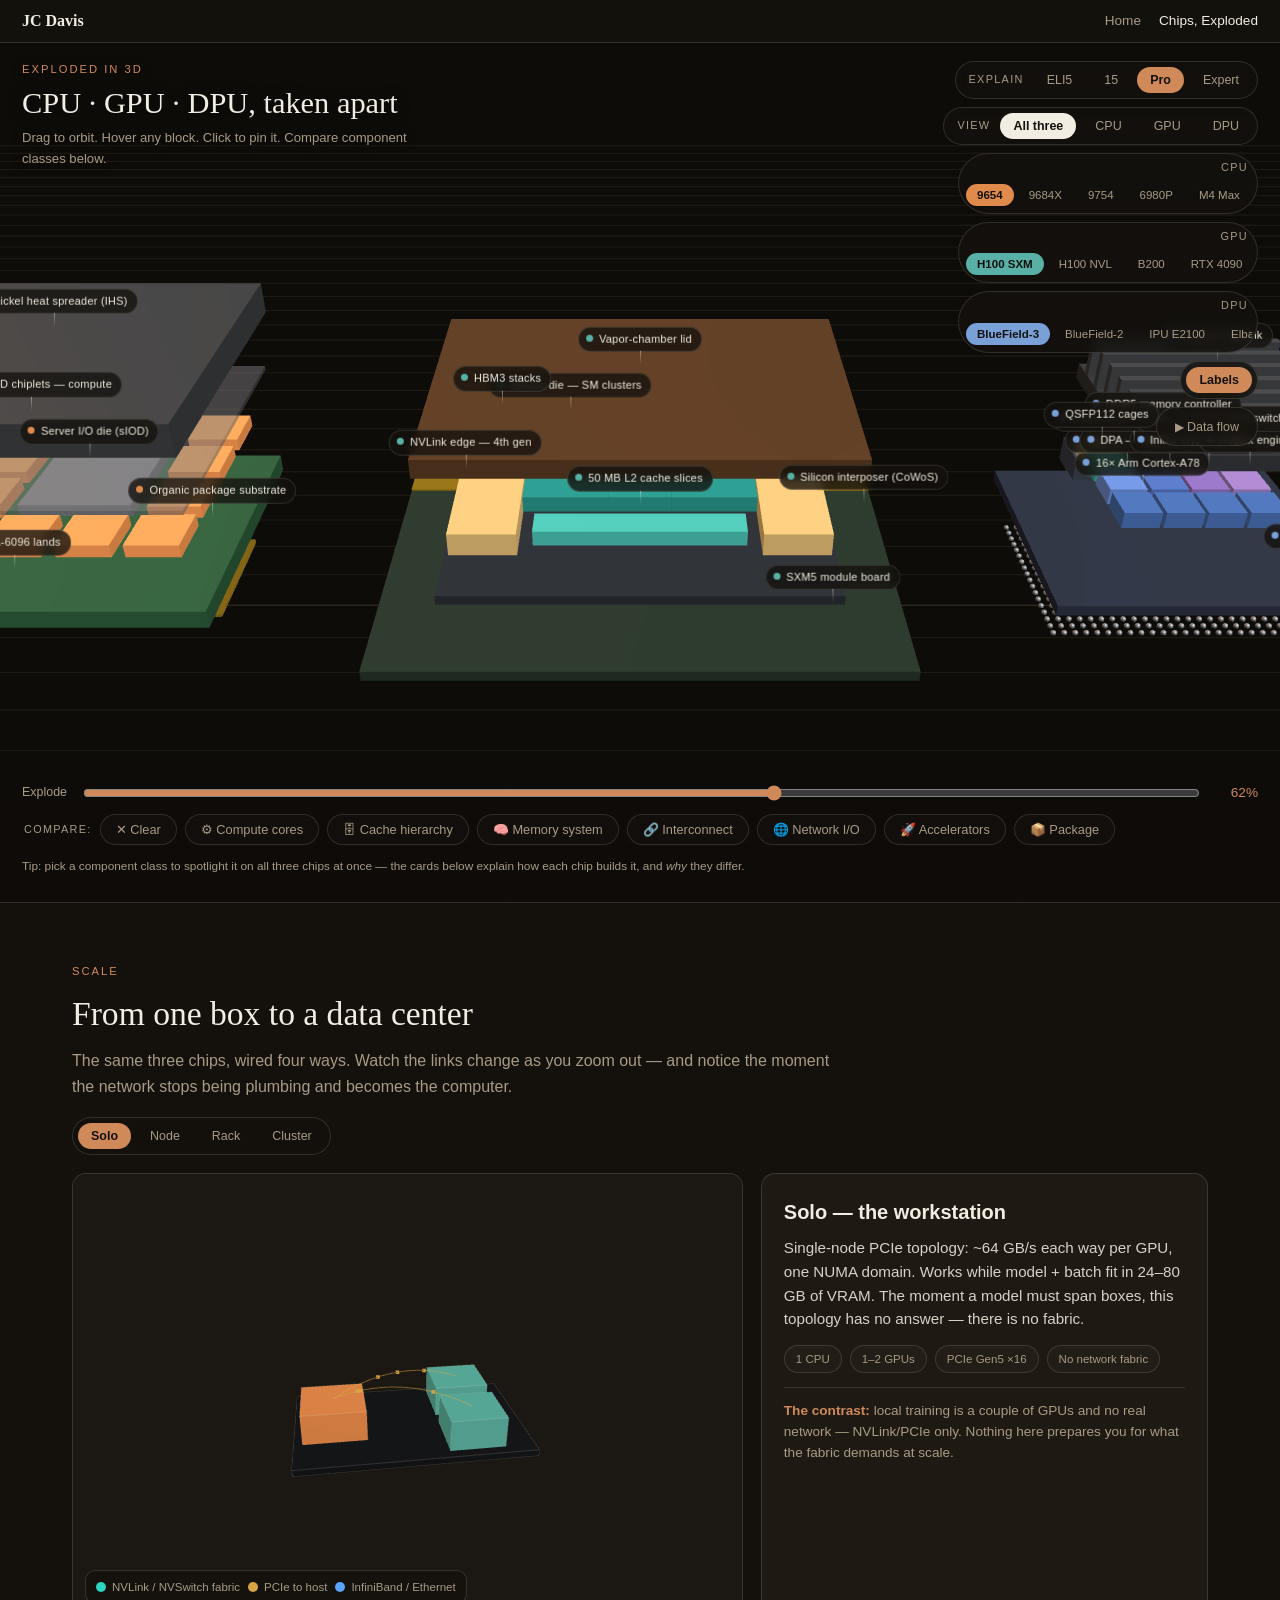
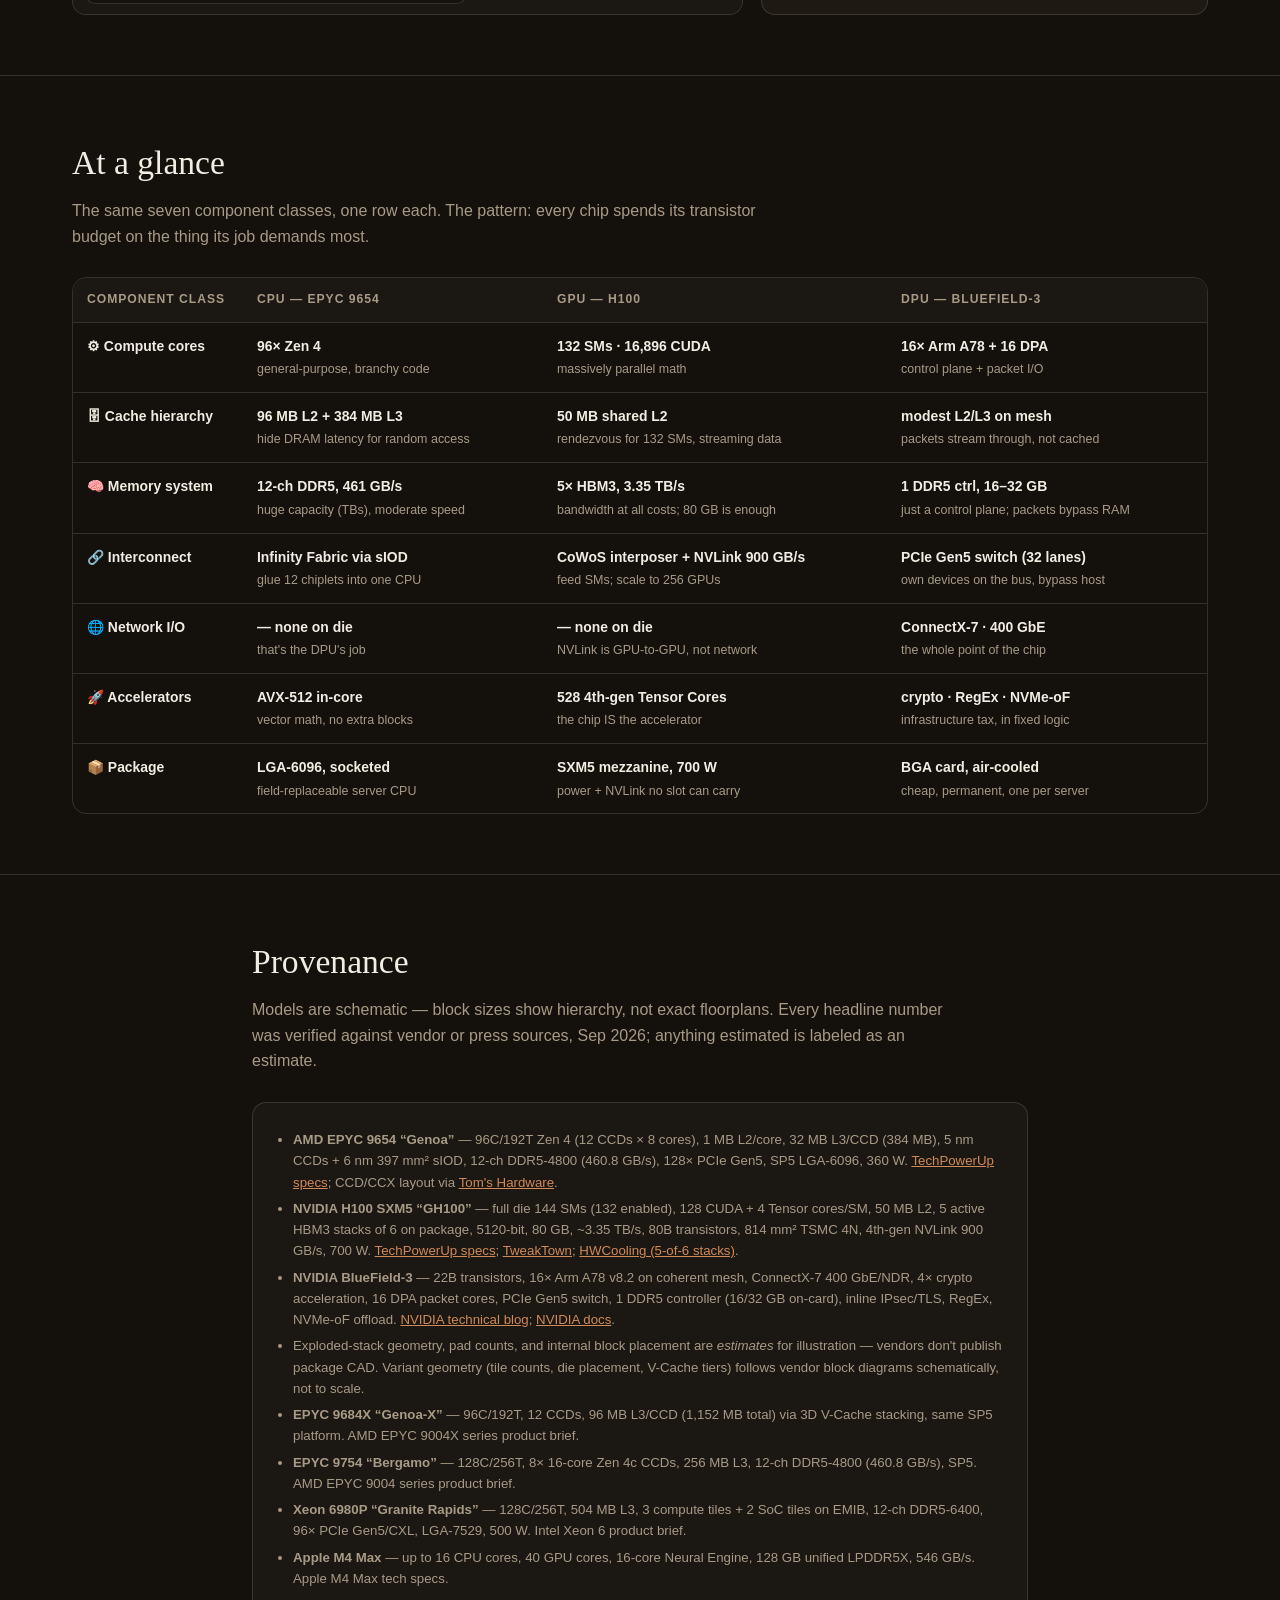
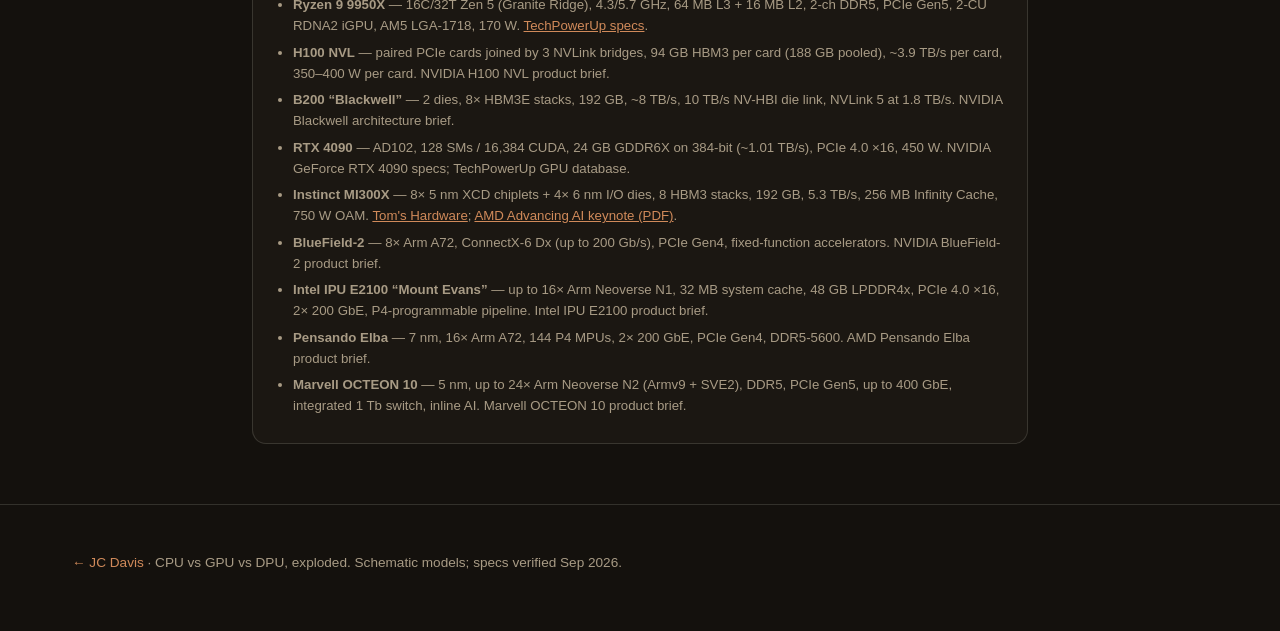
==== chips/index.html @ 0fa71a9e "chips: define CPU_SPOTS8 (Bergamo) — fixes ReferenceError that blanked the 3D stage" ====
<!doctype html>
<html lang="en">
<head>
<meta charset="utf-8">
<meta name="viewport" content="width=device-width, initial-scale=1">
<title>CPU vs GPU vs DPU — Exploded in 3D | JC Davis</title>
<meta name="description" content="Three processors exploded in interactive 3D: EPYC 9654, H100, BlueField-3. Every block labeled, every difference explained — ELI5 to expert.">
<link rel="canonical" href="https://jcamd.com/chips/">
<link rel="icon" type="image/svg+xml" href="/assets/favicon.svg">
<meta name="theme-color" content="#14110d">
<meta property="og:type" content="website">
<meta property="og:site_name" content="JC Davis">
<meta property="og:title" content="CPU vs GPU vs DPU — Exploded in 3D">
<meta property="og:description" content="Three chips, exploded layer by layer in 3D. Hover every block, compare every component class, understand why they differ.">
<meta property="og:url" content="https://jcamd.com/chips/">
<meta name="twitter:card" content="summary_large_image">
<style>
:root{
  --bg:#14110d; --bg2:#1b1712; --ink:#f2ede2; --muted:#a89b85;
  --line:rgba(242,237,226,.14); --accent:#d08a5a;
  --cpu:#e08a4c; --gpu:#58b0a6; --dpu:#7aa0d8;
  --card:#1e1913; --radius:14px;
}
*{box-sizing:border-box}
html{scroll-behavior:smooth}
body{margin:0;background:var(--bg);color:var(--ink);
  font-family:-apple-system,BlinkMacSystemFont,"Segoe UI",Inter,Roboto,"Helvetica Neue",Arial,sans-serif;
  -webkit-font-smoothing:antialiased;line-height:1.6;font-size:16px}
.wrap{max-width:1180px;margin:0 auto;padding:0 22px}
/* 40px sticky nav */
.top{position:sticky;top:0;z-index:80;background:rgba(20,17,13,.94);
  backdrop-filter:blur(10px);border-bottom:1px solid var(--line)}
.top-in{display:flex;align-items:center;justify-content:space-between;min-height:40px;padding:8px 22px;max-width:1280px;margin:0 auto}
.brand{font-family:Georgia,"Times New Roman",serif;font-weight:bold;color:var(--ink);text-decoration:none;font-size:1rem}
.top nav{display:flex;gap:18px;flex-wrap:wrap}
.top nav a{color:var(--muted);text-decoration:none;font-size:.85rem}
.top nav a:hover,.top nav a.on{color:var(--ink)}

/* ============ HERO STAGE: the visualization is the page ============ */
.stage-hero{position:relative;height:calc(100svh - 41px);min-height:620px;background:#0e0c09;overflow:hidden}
#scene{position:absolute;inset:0;width:100%;height:100%;display:block;touch-action:none;cursor:grab}
#scene:active{cursor:grabbing}
#labels{position:absolute;inset:0;pointer-events:none;overflow:hidden;z-index:5}
.label{position:absolute;transform:translate(-50%,-130%);white-space:nowrap;
  font-size:11px;letter-spacing:.02em;color:var(--ink);
  background:rgba(20,17,13,.78);border:1px solid var(--line);
  padding:3px 9px 3px 7px;border-radius:999px;backdrop-filter:blur(4px);
  transition:opacity .25s}
.label .dot{display:inline-block;width:7px;height:7px;border-radius:50%;margin-right:6px;vertical-align:1px}
.label::after{content:"";position:absolute;left:50%;top:100%;width:1px;height:14px;
  background:linear-gradient(rgba(242,237,226,.5),transparent)}
.label.dim{opacity:0!important}
/* minimal overlay headline */
.ovl-title{position:absolute;top:18px;left:22px;z-index:10;pointer-events:none;max-width:min(420px,72vw)}
.ovl-title .kicker{color:var(--accent);text-transform:uppercase;letter-spacing:.18em;font-size:.7rem;margin:0 0 6px}
.ovl-title h1{font-family:Georgia,serif;font-weight:normal;font-size:clamp(1.3rem,2.6vw,1.9rem);line-height:1.2;margin:0 0 6px;
  text-shadow:0 2px 14px rgba(0,0,0,.7)}
.ovl-title p{margin:0;font-size:.82rem;color:var(--muted);text-shadow:0 1px 10px rgba(0,0,0,.8)}
/* top-right control cluster */
.ovl-ctrl{position:absolute;top:18px;right:22px;z-index:10;display:flex;flex-direction:column;gap:8px;align-items:flex-end}
.seg{display:flex;gap:6px;background:rgba(20,17,13,.78);border:1px solid var(--line);
  border-radius:999px;padding:5px;backdrop-filter:blur(6px);flex-wrap:wrap;justify-content:flex-end}
.seg .cap{font-size:.68rem;text-transform:uppercase;letter-spacing:.12em;color:var(--muted);align-self:center;padding:0 4px 0 8px}
.pill{border:1px solid transparent;background:transparent;color:var(--muted);
  border-radius:999px;padding:5px 12px;font-size:.78rem;cursor:pointer;white-space:nowrap}
.pill:hover{color:var(--ink)}
.pill.on{background:var(--accent);color:#14110d;font-weight:700}
.pill[data-focus="cpu"].on{background:var(--cpu)}
.pill[data-focus="gpu"].on{background:var(--gpu)}
.pill[data-focus="dpu"].on{background:var(--dpu)}
.pill[data-focus="all"].on{background:var(--ink)}
/* variant picker: one labeled group per chip */
.seg .vbtn[data-chip="cpu"].on{background:var(--cpu);color:#14110d;font-weight:700}
.seg .vbtn[data-chip="gpu"].on{background:var(--gpu);color:#14110d;font-weight:700}
.seg .vbtn[data-chip="dpu"].on{background:var(--dpu);color:#14110d;font-weight:700}
.seg.variants{max-width:min(300px,42vw)}
.seg.variants .vpills{display:flex;gap:4px;overflow-x:auto;scrollbar-width:none;padding:2px}
.seg.variants .vpills::-webkit-scrollbar{display:none}
.seg.variants .vbtn{flex:0 0 auto;padding:4px 10px;font-size:.72rem}
/* hover tooltip */
#tip{position:absolute;z-index:20;pointer-events:none;display:none;max-width:250px;
  background:rgba(20,17,13,.94);border:1px solid var(--line);border-radius:10px;
  padding:8px 12px;font-size:.8rem;backdrop-filter:blur(6px)}
#tip b{display:block;font-size:.85rem;margin-bottom:2px}
#tip .tag{font-size:.65rem;text-transform:uppercase;letter-spacing:.1em}
/* pinned detail card — overlays stage, never displaces it */
#pin{position:absolute;z-index:15;right:22px;bottom:158px;width:min(340px,calc(100vw - 44px));
  background:rgba(30,25,19,.96);border:1px solid var(--line);border-radius:var(--radius);
  padding:18px 20px;backdrop-filter:blur(10px);display:none;box-shadow:0 18px 50px rgba(0,0,0,.5)}
#pin.show{display:block}
#pin h3{margin:0 0 4px;font-size:1.02rem}
#pin .tag{display:inline-block;font-size:.66rem;text-transform:uppercase;letter-spacing:.12em;
  padding:3px 10px;border-radius:999px;margin:0 6px 8px 0}
#pin .tag.cpu{background:rgba(224,138,76,.2);color:var(--cpu)}
#pin .tag.gpu{background:rgba(88,176,166,.2);color:var(--gpu)}
#pin .tag.dpu{background:rgba(122,160,216,.2);color:var(--dpu)}
#pin .tag.cls{background:rgba(242,237,226,.1);color:var(--muted)}
#pin p{margin:6px 0;font-size:.9rem}
#pin .specs{display:flex;gap:6px;flex-wrap:wrap;margin-top:10px}
#pin .specs span{font-size:.74rem;border:1px solid var(--line);border-radius:8px;padding:3px 9px;color:var(--muted)}
#pin .close{position:absolute;top:8px;right:12px;background:none;border:none;color:var(--muted);
  font-size:1.1rem;cursor:pointer}
/* bottom dock: explode + diff-class picker */
.ovl-dock{position:absolute;left:0;right:0;bottom:0;z-index:10;
  background:linear-gradient(transparent,rgba(14,12,9,.92) 30%);
  padding:26px 22px 14px}
.dock-in{max-width:1280px;margin:0 auto}
.explode-row{display:flex;gap:14px;align-items:center;margin-bottom:10px}
.explode-row label{font-size:.78rem;color:var(--muted);white-space:nowrap}
.explode-row input[type=range]{flex:1;accent-color:var(--accent)}
.explode-val{font-variant-numeric:tabular-nums;color:var(--accent);font-size:.85rem;min-width:42px;text-align:right}
.diff-row{display:flex;gap:8px;align-items:center;overflow-x:auto;padding-bottom:4px;scrollbar-width:none}
.diff-row::-webkit-scrollbar{display:none}
.diff-row .cap{font-size:.68rem;text-transform:uppercase;letter-spacing:.12em;color:var(--muted);
  white-space:nowrap;padding-left:2px}
.dpill{flex:0 0 auto;border:1px solid var(--line);background:rgba(20,17,13,.7);color:var(--muted);
  border-radius:999px;padding:7px 15px;font-size:.8rem;cursor:pointer;backdrop-filter:blur(6px)}
.dpill:hover{color:var(--ink);border-color:var(--accent)}
.dpill.on{background:var(--ink);color:#14110d;font-weight:700;border-color:var(--ink)}
.hint{font-size:.74rem;color:var(--muted);margin-top:8px}
/* "what changed" card — pinned on variant swap */
#vchange{position:absolute;z-index:15;left:22px;bottom:158px;width:min(360px,calc(100vw - 44px));
  background:rgba(30,25,19,.96);border:1px solid var(--line);border-radius:var(--radius);
  padding:16px 20px;backdrop-filter:blur(10px);display:none;box-shadow:0 18px 50px rgba(0,0,0,.5)}
#vchange.show{display:block}
#vchange .close{position:absolute;top:8px;right:12px;background:none;border:none;color:var(--muted);
  font-size:1.1rem;cursor:pointer}
#vchange .vc-kick{margin:0 0 2px;font-size:.66rem;text-transform:uppercase;letter-spacing:.14em;color:var(--accent)}
#vchange h3{margin:0 0 10px;font-size:1rem}
#vchange .vc-row{display:flex;gap:8px;font-size:.8rem;padding:6px 0;border-top:1px solid var(--line);align-items:baseline}
#vchange .vc-row b{flex:0 0 92px;font-size:.64rem;text-transform:uppercase;letter-spacing:.1em;color:var(--muted);font-weight:600}
#vchange .vc-row .was{color:var(--muted);text-decoration:line-through;text-decoration-color:rgba(208,138,90,.6)}
#vchange .vc-row .arr{color:var(--accent);flex:0 0 auto}
#vchange .vc-row .now{color:var(--ink)}
#vchange .vc-row.same{opacity:.45}
#vchange .vc-row.same .was{text-decoration:none}
#vchange #vc-note{margin:10px 0 0;font-size:.82rem;color:var(--muted);line-height:1.5}
/* data-flow loop mode */
#flowbar{display:none;margin-bottom:10px;background:rgba(20,17,13,.84);border:1px solid var(--line);
  border-radius:12px;padding:10px 16px 12px;backdrop-filter:blur(8px)}
#flowbar.show{display:block}
.flow-head{display:flex;align-items:center;justify-content:space-between;gap:10px;margin-bottom:6px}
#flow-stepname{font-size:.72rem;text-transform:uppercase;letter-spacing:.14em;color:var(--accent)}
.flow-dots{display:flex;gap:6px}
.flow-dots button{width:24px;height:6px;border-radius:3px;border:none;background:rgba(242,237,226,.18);cursor:pointer;padding:0}
.flow-dots button.on{background:var(--accent)}
.flow-grid{display:grid;grid-template-columns:repeat(3,1fr);gap:14px}
.flowcol .fchip{display:inline-block;font-size:.64rem;font-weight:700;text-transform:uppercase;letter-spacing:.12em;
  padding:2px 8px;border-radius:999px;margin-bottom:4px}
.flowcol.cpu .fchip{background:rgba(224,138,76,.18);color:var(--cpu)}
.flowcol.gpu .fchip{background:rgba(88,176,166,.18);color:var(--gpu)}
.flowcol.dpu .fchip{background:rgba(122,160,216,.18);color:var(--dpu)}
.flowcol .fstage{font-size:.84rem;font-weight:700}
.flowcol .fcap{margin:2px 0 0;font-size:.78rem;color:var(--muted);line-height:1.45}
/* gl fallback */
#gl-fallback{display:none;position:absolute;inset:0;z-index:30;align-items:center;justify-content:center;
  text-align:center;padding:40px;color:var(--muted)}

/* ============ below-stage panels ============ */
.section{padding:60px 0;border-top:1px solid var(--line)}
h2{font-family:Georgia,serif;font-weight:normal;font-size:clamp(1.5rem,3.4vw,2.1rem);margin:0 0 8px}
.sub{color:var(--muted);margin:0 0 28px;max-width:720px}
#diff-sec{display:none}
#diff-sec.show{display:block}
.diff-what{background:var(--card);border:1px solid var(--line);border-radius:var(--radius);
  padding:20px 24px;margin-bottom:18px}
.diff-what h3{margin:0 0 6px;font-size:1.15rem}
.diff-what p{margin:0;color:var(--muted);font-size:.94rem;max-width:820px}
.diff-grid{display:grid;grid-template-columns:repeat(3,1fr);gap:16px}
@media(max-width:860px){.diff-grid{grid-template-columns:1fr}}
.dcard{background:var(--card);border:1px solid var(--line);border-radius:var(--radius);
  padding:22px;position:relative;overflow:hidden}
.dcard::before{content:"";position:absolute;top:0;left:0;right:0;height:4px}
.dcard.cpu::before{background:var(--cpu)}
.dcard.gpu::before{background:var(--gpu)}
.dcard.dpu::before{background:var(--dpu)}
.dcard h4{margin:0 0 2px;font-size:1.1rem}
.dcard .model{color:var(--muted);font-size:.8rem;margin:0 0 12px}
.dcard .fld{margin:10px 0;font-size:.9rem}
.dcard .fld b{display:block;font-size:.68rem;text-transform:uppercase;letter-spacing:.12em;color:var(--muted);margin-bottom:3px}
.dcard .absent{border:1px dashed var(--line);border-radius:10px;padding:12px;font-size:.88rem;color:var(--muted)}
/* glance table */
.tablewrap{overflow-x:auto;border:1px solid var(--line);border-radius:var(--radius)}
table{border-collapse:collapse;width:100%;font-size:.87rem;min-width:680px}
th,td{text-align:left;padding:12px 14px;border-bottom:1px solid var(--line);vertical-align:top}
thead th{background:var(--bg2);font-size:.76rem;text-transform:uppercase;letter-spacing:.08em;color:var(--muted)}
tbody tr:last-child th,tbody tr:last-child td{border-bottom:none}
tbody th{font-weight:600;width:170px}
td .c{font-weight:600} td .why{display:block;color:var(--muted);font-size:.78rem;margin-top:3px}
/* provenance */
.prov{font-size:.83rem;color:var(--muted);background:var(--bg2);border:1px solid var(--line);
  border-radius:var(--radius);padding:18px 20px}
.prov a{color:var(--accent)}
.prov ul{margin:8px 0;padding-left:20px}
.prov li{margin:5px 0}
footer.site{padding:34px 0 44px;color:var(--muted);font-size:.85rem;border-top:1px solid var(--line)}
footer.site a{color:var(--accent);text-decoration:none}
/* ============ scale section: individual vs scaled ============ */
#scale-sec .lede{color:var(--muted);margin:0 0 18px;max-width:760px}
#scale-pills{margin-bottom:18px;flex-wrap:wrap;width:fit-content;max-width:100%}
.scale-grid{display:grid;grid-template-columns:1.5fr 1fr;gap:18px;align-items:stretch}
@media(max-width:900px){.scale-grid{grid-template-columns:1fr}}
.scale-stage{position:relative;background:var(--bg2);border:1px solid var(--line);
  border-radius:var(--radius);overflow:hidden;min-height:380px}
#scale-scene{display:block;width:100%;height:440px}
@media(max-width:700px){#scale-scene{height:320px}.scale-stage{min-height:300px}}
.scale-legend{position:absolute;left:12px;bottom:10px;display:flex;gap:8px;flex-wrap:wrap;
  background:rgba(20,17,13,.78);border:1px solid var(--line);border-radius:10px;padding:7px 10px}
.scale-legend span{display:inline-flex;align-items:center;gap:6px;font-size:.72rem;color:var(--muted)}
.scale-legend i{width:10px;height:10px;border-radius:50%;display:inline-block}
.scale-cap{background:var(--card);border:1px solid var(--line);border-radius:var(--radius);padding:22px}
.scale-cap h3{margin:0 0 8px;font-size:1.25rem}
.scale-cap .why{margin:0 0 14px;color:#d8d2c6;font-size:.95rem;line-height:1.55}
.scale-stats{display:flex;flex-wrap:wrap;gap:8px;margin:0 0 14px}
.scale-stats span{font-size:.72rem;border:1px solid var(--line);border-radius:999px;
  padding:4px 11px;color:var(--muted);background:rgba(255,255,255,.02)}
.scale-contrast{margin:0;padding-top:12px;border-top:1px solid var(--line);
  font-size:.85rem;color:var(--muted);line-height:1.55}
.scale-contrast b{color:var(--accent);font-weight:600}
#scale-fallback{display:none;padding:40px 20px;text-align:center;color:var(--muted)}
@media(max-width:700px){
  .stage-hero{min-height:560px}
  .ovl-title{top:8px;left:12px;right:12px;max-width:none}
  .ovl-title .kicker{display:none}
  .ovl-title h1{font-size:1.05rem;margin:0}
  .ovl-title p{display:none}
  .ovl-ctrl{top:44px;left:0;right:0;bottom:auto;flex-direction:row;overflow-x:auto;
    align-items:center;justify-content:flex-start;padding:6px 12px;gap:6px;
    background:linear-gradient(rgba(14,12,9,.88),transparent)}
  .seg{flex:0 0 auto;padding:3px}
  .seg .cap{display:none}
  .pill{padding:4px 10px;font-size:.72rem}
  #pin{right:12px;left:12px;width:auto;bottom:178px;max-height:38%;overflow:auto}
  .flow-grid{grid-template-columns:repeat(3,minmax(210px,1fr));overflow-x:auto;padding-bottom:2px}
  #flowbar{padding:8px 12px 10px}
  .ovl-dock{padding:16px 12px 8px}
  .hint{display:none}
}
</style>
</head>
<body>
<header class="top">
  <div class="top-in">
    <a class="brand" href="/">JC Davis</a>
    <nav>
      <a href="/">Home</a>
      <a href="/chips/" class="on">Chips, Exploded</a>
    </nav>
  </div>
</header>

<main>
<!-- ================= THE STAGE ================= -->
<section class="stage-hero" id="stage-hero" aria-label="Interactive 3D exploded view of a CPU, GPU and DPU">
  <canvas id="scene"></canvas>
  <div id="labels"></div>

  <div class="ovl-title">
    <p class="kicker">Exploded in 3D</p>
    <h1>CPU · GPU · DPU, taken apart</h1>
    <p>Drag to orbit. Hover any block. Click to pin it. Compare component classes below.</p>
  </div>

  <div class="ovl-ctrl">
    <div class="seg" role="group" aria-label="Explanation depth">
      <span class="cap">Explain</span>
      <button class="pill lbtn" data-lvl="eli5">ELI5</button>
      <button class="pill lbtn" data-lvl="fifteen">15</button>
      <button class="pill lbtn on" data-lvl="pro">Pro</button>
      <button class="pill lbtn" data-lvl="expert">Expert</button>
    </div>
    <div class="seg" role="group" aria-label="Chip focus">
      <span class="cap">View</span>
      <button class="pill" data-focus="all">All three</button>
      <button class="pill" data-focus="cpu">CPU</button>
      <button class="pill" data-focus="gpu">GPU</button>
      <button class="pill" data-focus="dpu">DPU</button>
    </div>
    <div class="seg variants" role="group" aria-label="CPU variant">
      <span class="cap">CPU</span>
      <div class="vpills">
        <button class="pill vbtn on" data-chip="cpu" data-variant="genoa">9654</button>
        <button class="pill vbtn" data-chip="cpu" data-variant="genoa-x">9684X</button>
        <button class="pill vbtn" data-chip="cpu" data-variant="bergamo">9754</button>
        <button class="pill vbtn" data-chip="cpu" data-variant="granite">6980P</button>
        <button class="pill vbtn" data-chip="cpu" data-variant="m4max">M4 Max</button>
        <button class="pill vbtn" data-chip="cpu" data-variant="ryzen">9950X</button>
      </div>
    </div>
    <div class="seg variants" role="group" aria-label="GPU variant">
      <span class="cap">GPU</span>
      <div class="vpills">
        <button class="pill vbtn on" data-chip="gpu" data-variant="h100-sxm">H100 SXM</button>
        <button class="pill vbtn" data-chip="gpu" data-variant="h100-nvl">H100 NVL</button>
        <button class="pill vbtn" data-chip="gpu" data-variant="b200">B200</button>
        <button class="pill vbtn" data-chip="gpu" data-variant="rtx4090">RTX 4090</button>
        <button class="pill vbtn" data-chip="gpu" data-variant="mi300x">MI300X</button>
      </div>
    </div>
    <div class="seg variants" role="group" aria-label="DPU variant">
      <span class="cap">DPU</span>
      <div class="vpills">
        <button class="pill vbtn on" data-chip="dpu" data-variant="bf3">BlueField-3</button>
        <button class="pill vbtn" data-chip="dpu" data-variant="bf2">BlueField-2</button>
        <button class="pill vbtn" data-chip="dpu" data-variant="e2100">IPU E2100</button>
        <button class="pill vbtn" data-chip="dpu" data-variant="elba">Elba</button>
        <button class="pill vbtn" data-chip="dpu" data-variant="octeon10">OCTEON 10</button>
      </div>
    </div>
    <div class="seg" role="group" aria-label="Labels">
      <button class="pill on" id="label-toggle">Labels</button>
    </div>
    <div class="seg" role="group" aria-label="Data flow loop">
      <button class="pill" id="flow-toggle">▶ Data flow</button>
    </div>
  </div>

  <div id="tip"></div>

  <aside id="pin" aria-live="polite">
    <button class="close" id="pin-close" aria-label="Close detail card">×</button>
    <div id="pin-tags"></div>
    <h3 id="pin-name"></h3>
    <p id="pin-desc"></p>
    <div class="specs" id="pin-specs"></div>
  </aside>

  <aside id="vchange" aria-live="polite">
    <button class="close" id="vchange-close" aria-label="Dismiss">×</button>
    <p class="vc-kick">What changed</p>
    <h3 id="vc-title"></h3>
    <div id="vc-rows"></div>
    <p id="vc-note"></p>
  </aside>

  <div class="ovl-dock">
    <div class="dock-in">
      <div id="flowbar" aria-live="polite">
        <div class="flow-head">
          <span id="flow-stepname">Step 1 of 4</span>
          <span class="flow-dots" id="flow-dots" role="group" aria-label="Flow step"></span>
        </div>
        <div class="flow-grid">
          <div class="flowcol cpu"><span class="fchip">CPU</span><div class="fstage"></div><p class="fcap"></p></div>
          <div class="flowcol gpu"><span class="fchip">GPU</span><div class="fstage"></div><p class="fcap"></p></div>
          <div class="flowcol dpu"><span class="fchip">DPU</span><div class="fstage"></div><p class="fcap"></p></div>
        </div>
      </div>
      <div class="explode-row">
        <label for="explode">Explode</label>
        <input type="range" id="explode" min="0" max="100" value="62" aria-label="Explode amount">
        <span class="explode-val" id="explode-val">62%</span>
      </div>
      <div class="diff-row" role="group" aria-label="Component class comparison">
        <span class="cap">Compare:</span>
        <button class="dpill" data-dclass="">✕ Clear</button>
        <button class="dpill" data-dclass="compute">⚙ Compute cores</button>
        <button class="dpill" data-dclass="cache">🗄 Cache hierarchy</button>
        <button class="dpill" data-dclass="memory">🧠 Memory system</button>
        <button class="dpill" data-dclass="interconnect">🔗 Interconnect</button>
        <button class="dpill" data-dclass="network">🌐 Network I/O</button>
        <button class="dpill" data-dclass="accel">🚀 Accelerators</button>
        <button class="dpill" data-dclass="package">📦 Package</button>
      </div>
      <p class="hint">Tip: pick a component class to spotlight it on all three chips at once — the cards below explain how each chip builds it, and <em>why</em> they differ.</p>
    </div>
  </div>

  <div id="gl-fallback">
    <p>WebGL isn't available in this browser, so the 3D stage can't render.<br>The comparison cards and spec tables below still work.</p>
  </div>
</section>

<!-- ================= SCALE: INDIVIDUAL vs SCALED ================= -->
<section class="section" id="scale-sec" aria-label="How chips link into networks and clusters">
  <div class="wrap">
    <p class="kicker" style="color:var(--accent);text-transform:uppercase;letter-spacing:.18em;font-size:.7rem;margin:0 0 6px">Scale</p>
    <h2>From one box to a data center</h2>
    <p class="lede">The same three chips, wired four ways. Watch the links change as you zoom out &mdash; and notice the moment the network stops being plumbing and becomes the computer.</p>
    <div class="seg" id="scale-pills" role="group" aria-label="Scale preset">
      <button class="pill sbtn on" data-scale="solo">Solo</button>
      <button class="pill sbtn" data-scale="node">Node</button>
      <button class="pill sbtn" data-scale="rack">Rack</button>
      <button class="pill sbtn" data-scale="cluster">Cluster</button>
    </div>
    <div class="scale-grid">
      <div class="scale-stage">
        <canvas id="scale-scene"></canvas>
        <div class="scale-legend" aria-hidden="true">
          <span><i style="background:#2dd4bf"></i>NVLink / NVSwitch fabric</span>
          <span><i style="background:#d9a441"></i>PCIe to host</span>
          <span><i style="background:#5aa2ff"></i>InfiniBand / Ethernet</span>
        </div>
        <div id="scale-fallback"><p>WebGL isn't available, so the scale diagram can't render.<br>The captions still explain each topology.</p></div>
      </div>
      <aside class="scale-cap" aria-live="polite">
        <h3 id="scale-name"></h3>
        <p class="why" id="scale-why"></p>
        <div class="scale-stats" id="scale-stats"></div>
        <p class="scale-contrast" id="scale-contrast"></p>
      </aside>
    </div>
  </div>
</section>

<!-- ================= DIFF CARDS ================= -->
<section class="section" id="diff-sec">
  <div class="wrap">
    <p class="kicker" style="color:var(--accent);text-transform:uppercase;letter-spacing:.18em;font-size:.7rem;margin:0 0 6px">Component diff</p>
    <h2 id="diff-title">Compare</h2>
    <div class="diff-what"><h3>What it is</h3><p id="diff-what"></p></div>
    <div class="diff-grid">
      <div class="dcard cpu"><h4>CPU</h4><p class="model" id="diff-cpu-model">AMD EPYC 9654 “Genoa”</p><div id="diff-cpu"></div></div>
      <div class="dcard gpu"><h4>GPU</h4><p class="model" id="diff-gpu-model">NVIDIA H100 SXM5 “GH100”</p><div id="diff-gpu"></div></div>
      <div class="dcard dpu"><h4>DPU</h4><p class="model" id="diff-dpu-model">NVIDIA BlueField-3</p><div id="diff-dpu"></div></div>
    </div>
  </div>
</section>

<!-- ================= AT A GLANCE ================= -->
<section class="section">
  <div class="wrap">
    <h2>At a glance</h2>
    <p class="sub">The same seven component classes, one row each. The pattern: every chip spends its transistor budget on the thing its job demands most.</p>
    <div class="tablewrap">
      <table>
        <thead><tr><th>Component class</th><th id="gl-cpu-h">CPU — EPYC 9654</th><th id="gl-gpu-h">GPU — H100</th><th id="gl-dpu-h">DPU — BlueField-3</th></tr></thead>
        <tbody>
          <tr><th>⚙ Compute cores</th>
            <td data-g="cpu:compute"><span class="c">96× Zen 4</span><span class="why">general-purpose, branchy code</span></td>
            <td data-g="gpu:compute"><span class="c">132 SMs · 16,896 CUDA</span><span class="why">massively parallel math</span></td>
            <td data-g="dpu:compute"><span class="c">16× Arm A78 + 16 DPA</span><span class="why">control plane + packet I/O</span></td></tr>
          <tr><th>🗄 Cache hierarchy</th>
            <td data-g="cpu:cache"><span class="c">96 MB L2 + 384 MB L3</span><span class="why">hide DRAM latency for random access</span></td>
            <td data-g="gpu:cache"><span class="c">50 MB shared L2</span><span class="why">rendezvous for 132 SMs, streaming data</span></td>
            <td data-g="dpu:cache"><span class="c">modest L2/L3 on mesh</span><span class="why">packets stream through, not cached</span></td></tr>
          <tr><th>🧠 Memory system</th>
            <td data-g="cpu:memory"><span class="c">12-ch DDR5, 461 GB/s</span><span class="why">huge capacity (TBs), moderate speed</span></td>
            <td data-g="gpu:memory"><span class="c">5× HBM3, 3.35 TB/s</span><span class="why">bandwidth at all costs; 80 GB is enough</span></td>
            <td data-g="dpu:memory"><span class="c">1 DDR5 ctrl, 16–32 GB</span><span class="why">just a control plane; packets bypass RAM</span></td></tr>
          <tr><th>🔗 Interconnect</th>
            <td data-g="cpu:interconnect"><span class="c">Infinity Fabric via sIOD</span><span class="why">glue 12 chiplets into one CPU</span></td>
            <td data-g="gpu:interconnect"><span class="c">CoWoS interposer + NVLink 900 GB/s</span><span class="why">feed SMs; scale to 256 GPUs</span></td>
            <td data-g="dpu:interconnect"><span class="c">PCIe Gen5 switch (32 lanes)</span><span class="why">own devices on the bus, bypass host</span></td></tr>
          <tr><th>🌐 Network I/O</th>
            <td data-g="cpu:network"><span class="c">— none on die</span><span class="why">that's the DPU's job</span></td>
            <td data-g="gpu:network"><span class="c">— none on die</span><span class="why">NVLink is GPU-to-GPU, not network</span></td>
            <td data-g="dpu:network"><span class="c">ConnectX-7 · 400 GbE</span><span class="why">the whole point of the chip</span></td></tr>
          <tr><th>🚀 Accelerators</th>
            <td data-g="cpu:accel"><span class="c">AVX-512 in-core</span><span class="why">vector math, no extra blocks</span></td>
            <td data-g="gpu:accel"><span class="c">528 4th-gen Tensor Cores</span><span class="why">the chip IS the accelerator</span></td>
            <td data-g="dpu:accel"><span class="c">crypto · RegEx · NVMe-oF</span><span class="why">infrastructure tax, in fixed logic</span></td></tr>
          <tr><th>📦 Package</th>
            <td data-g="cpu:package"><span class="c">LGA-6096, socketed</span><span class="why">field-replaceable server CPU</span></td>
            <td data-g="gpu:package"><span class="c">SXM5 mezzanine, 700 W</span><span class="why">power + NVLink no slot can carry</span></td>
            <td data-g="dpu:package"><span class="c">BGA card, air-cooled</span><span class="why">cheap, permanent, one per server</span></td></tr>
        </tbody>
      </table>
    </div>
  </div>
</section>

<!-- ================= PROVENANCE ================= -->
<section class="section">
  <div class="wrap" style="max-width:820px">
    <h2>Provenance</h2>
    <p class="sub">Models are schematic — block sizes show hierarchy, not exact floorplans. Every headline number was verified against vendor or press sources, Sep 2026; anything estimated is labeled as an estimate.</p>
    <div class="prov">
      <ul>
        <li><b>AMD EPYC 9654 “Genoa”</b> — 96C/192T Zen 4 (12 CCDs × 8 cores), 1 MB L2/core, 32 MB L3/CCD (384 MB), 5 nm CCDs + 6 nm 397 mm² sIOD, 12-ch DDR5-4800 (460.8 GB/s), 128× PCIe Gen5, SP5 LGA-6096, 360 W. <a href="https://www.techpowerup.com/cpu-specs/epyc-9654.c2933">TechPowerUp specs</a>; CCD/CCX layout via <a href="https://www.tomshardware.com/news/amds-epyc-bergamo-and-zen-4c-detailed-same-as-zen-4-but-denser">Tom's Hardware</a>.</li>
        <li><b>NVIDIA H100 SXM5 “GH100”</b> — full die 144 SMs (132 enabled), 128 CUDA + 4 Tensor cores/SM, 50 MB L2, 5 active HBM3 stacks of 6 on package, 5120-bit, 80 GB, ~3.35 TB/s, 80B transistors, 814 mm² TSMC 4N, 4th-gen NVLink 900 GB/s, 700 W. <a href="https://www.techpowerup.com/gpu-specs/h100-sxm5-80-gb.c3900">TechPowerUp specs</a>; <a href="https://www.tweaktown.com/news/88080/nvidia-hopper-h100-gpu-detailed-tsmc-4nm-hbm3-vram-80b-transistors/index.html">TweakTown</a>; <a href="https://www.hwcooling.net/en/nvidias-new-fastest-ai-gpu-h200-with-141gb-of-hbm3e-memory/">HWCooling (5-of-6 stacks)</a>.</li>
        <li><b>NVIDIA BlueField-3</b> — 22B transistors, 16× Arm A78 v8.2 on coherent mesh, ConnectX-7 400 GbE/NDR, 4× crypto acceleration, 16 DPA packet cores, PCIe Gen5 switch, 1 DDR5 controller (16/32 GB on-card), inline IPsec/TLS, RegEx, NVMe-oF offload. <a href="https://developer.nvidia.com/blog/power-the-next-wave-of-applications-with-nvidia-bluefield-3-dpus">NVIDIA technical blog</a>; <a href="https://docs.nvidia.com/networking/display/bf3dpu/introduction">NVIDIA docs</a>.</li>
        <li>Exploded-stack geometry, pad counts, and internal block placement are <em>estimates</em> for illustration — vendors don't publish package CAD. Variant geometry (tile counts, die placement, V-Cache tiers) follows vendor block diagrams schematically, not to scale.</li>
        <li><b>EPYC 9684X “Genoa-X”</b> — 96C/192T, 12 CCDs, 96 MB L3/CCD (1,152 MB total) via 3D V-Cache stacking, same SP5 platform. AMD EPYC 9004X series product brief.</li>
        <li><b>EPYC 9754 “Bergamo”</b> — 128C/256T, 8× 16-core Zen 4c CCDs, 256 MB L3, 12-ch DDR5-4800 (460.8 GB/s), SP5. AMD EPYC 9004 series product brief.</li>
        <li><b>Xeon 6980P “Granite Rapids”</b> — 128C/256T, 504 MB L3, 3 compute tiles + 2 SoC tiles on EMIB, 12-ch DDR5-6400, 96× PCIe Gen5/CXL, LGA-7529, 500 W. Intel Xeon 6 product brief.</li>
        <li><b>Apple M4 Max</b> — up to 16 CPU cores, 40 GPU cores, 16-core Neural Engine, 128 GB unified LPDDR5X, 546 GB/s. Apple M4 Max tech specs.</li>
        <li><b>Ryzen 9 9950X</b> — 16C/32T Zen 5 (Granite Ridge), 4.3/5.7 GHz, 64 MB L3 + 16 MB L2, 2-ch DDR5, PCIe Gen5, 2-CU RDNA2 iGPU, AM5 LGA-1718, 170 W. <a href="https://www.techpowerup.com/cpu-specs/ryzen-9-9950x.c3649">TechPowerUp specs</a>.</li>
        <li><b>H100 NVL</b> — paired PCIe cards joined by 3 NVLink bridges, 94 GB HBM3 per card (188 GB pooled), ~3.9 TB/s per card, 350–400 W per card. NVIDIA H100 NVL product brief.</li>
        <li><b>B200 “Blackwell”</b> — 2 dies, 8× HBM3E stacks, 192 GB, ~8 TB/s, 10 TB/s NV-HBI die link, NVLink 5 at 1.8 TB/s. NVIDIA Blackwell architecture brief.</li>
        <li><b>RTX 4090</b> — AD102, 128 SMs / 16,384 CUDA, 24 GB GDDR6X on 384-bit (~1.01 TB/s), PCIe 4.0 ×16, 450 W. NVIDIA GeForce RTX 4090 specs; TechPowerUp GPU database.</li>
        <li><b>Instinct MI300X</b> — 8× 5 nm XCD chiplets + 4× 6 nm I/O dies, 8 HBM3 stacks, 192 GB, 5.3 TB/s, 256 MB Infinity Cache, 750 W OAM. <a href="https://www.tomshardware.com/pc-components/cpus/amd-unveils-instinct-mi300x-gpu-and-mi300a-apu-claims-up-to-16x-lead-over-nvidias-competing-gpus">Tom's Hardware</a>; <a href="https://www.amd.com/content/dam/amd/en/documents/advancing-ai-keynote.pdf">AMD Advancing AI keynote (PDF)</a>.</li>
        <li><b>BlueField-2</b> — 8× Arm A72, ConnectX-6 Dx (up to 200 Gb/s), PCIe Gen4, fixed-function accelerators. NVIDIA BlueField-2 product brief.</li>
        <li><b>Intel IPU E2100 “Mount Evans”</b> — up to 16× Arm Neoverse N1, 32 MB system cache, 48 GB LPDDR4x, PCIe 4.0 ×16, 2× 200 GbE, P4-programmable pipeline. Intel IPU E2100 product brief.</li>
        <li><b>Pensando Elba</b> — 7 nm, 16× Arm A72, 144 P4 MPUs, 2× 200 GbE, PCIe Gen4, DDR5-5600. AMD Pensando Elba product brief.</li>
        <li><b>Marvell OCTEON 10</b> — 5 nm, up to 24× Arm Neoverse N2 (Armv9 + SVE2), DDR5, PCIe Gen5, up to 400 GbE, integrated 1 Tb switch, inline AI. Marvell OCTEON 10 product brief.</li>
      </ul>
    </div>
  </div>
</section>
</main>

<footer class="site">
  <div class="wrap">
    <p><a href="/">← JC Davis</a> · CPU vs GPU vs DPU, exploded. Schematic models; specs verified Sep 2026.</p>
  </div>
</footer>
<script src="./assets/three.min.js"></script>
<script>
/* ================= explanation depth ================= */
var LEVEL = 'pro';
var lastVChange = null; /* {chip, oldV, v} — re-rendered when the depth level changes */
function setLevel(l){
  LEVEL = l;
  document.querySelectorAll('.lbtn').forEach(function(b){
    b.classList.toggle('on', b.getAttribute('data-lvl') === LEVEL);
  });
  renderPin(); renderDiff();
  if (lastVChange && window.renderVChange) window.renderVChange(lastVChange.chip, lastVChange.oldV, lastVChange.v);
  if (window.renderFlow) window.renderFlow();
  if (window.renderScale) window.renderScale();
}
document.querySelectorAll('.lbtn').forEach(function(b){
  b.addEventListener('click', function(){ setLevel(b.getAttribute('data-lvl')); });
});

/* ================= part encyclopedia: 26 parts × 4 depths =================
   class keys: compute, cache, memory, interconnect, network, accel, package  */
var CLS_NAME = {compute:'Compute cores', cache:'Cache hierarchy', memory:'Memory system',
  interconnect:'Interconnect', network:'Network I/O', accel:'Accelerators', package:'Package'};
var PARTS = {
/* ---------------- CPU ---------------- */
'cpu-ihs':{chip:'cpu',cls:['package'],name:'Nickel heat spreader (IHS)',
 spec:['Ni-plated copper','Indium-solder TIM1','SP5 cold-plate datum'],
 eli5:'The shiny metal hat on the CPU. It spreads heat flat so the big cooler on top can carry it away, and it protects 13 fragile silicon dies underneath.',
 fifteen:'The integrated heat spreader: nickel-plated copper, soldered to all 13 dies. It evens out hot spots from the chiplets and takes the clamping force of the socket.',
 pro:'Ni-plated Cu lid, indium-solder TIM1 to CCDs/sIOD. Spreads up to 400 W across the SP5 cold plate; also the mechanical datum the retention mechanism torques against.',
 expert:'IHS stack: die → In solder (~80 W/m·K) → Ni-plated Cu → TIM2 → cold plate. Solder avoids pump-out over thermal cycling; bond-line uniformity across 13 dies is the packaging challenge.'},
'cpu-tim':{chip:'cpu',cls:['package'],name:'Thermal interface (TIM1)',
 spec:['Indium solder','~20–50 µm bond line','Fills micro-gaps'],
 eli5:'A super-thin layer of melted metal between the brains and the hat. Air blocks heat, so this fills every tiny gap.',
 fifteen:'Thermal interface material: server chips use indium solder instead of paste — lower thermal resistance, survives years of heat cycles.',
 pro:'TIM1: indium solder, ~20–50 µm. Its thermal resistance is a first-order limiter of sustained boost clocks across the package.',
 expert:'In-solder TIM1 (~80 W/m·K); void fraction and CTE fatigue dominate long-term Rth. Thickness control across 13 dies at SP5 scale is non-trivial.'},
'cpu-ccd':{chip:'cpu',cls:['compute','cache','accel'],name:'12× CCD chiplets — compute',
 spec:['8× Zen 4 cores each','1 MB L2 / core','32 MB L3 / CCD · 384 MB total'],
 eli5:'Twelve tiny brains doing the actual thinking — 8 workers on each, 96 total. They are small on purpose: small squares are cheaper to make without mistakes.',
 fifteen:'Twelve Core Complex Dies, 8 Zen 4 cores each, on TSMC 5 nm. Small dies = high yield: a defect ruins one small chiplet, not a giant die. Each CCD carries its own 32 MB of L3.',
 pro:'12× N5 CCDs (2× 4-core CCX, 1 MB L2/core, 32 MB L3/CCD) around the sIOD, linked by Infinity Fabric. Chiplet disaggregation lets AMD bin/mix CCDs and reuse the I/O die across SKUs.',
 expert:'Zen 4 “Persephone” CCD, ~72 mm² on N5: 8 cores, AVX-512 w/ 256-bit datapath, 32 MB L3. IFOP links to sIOD. 12 CCDs = 96C/192T; Genoa-X stacks 3D V-Cache TSVs on this same CCD for 1152 MB L3.'},
'cpu-iod':{chip:'cpu',cls:['memory','interconnect'],name:'Server I/O die (sIOD)',
 spec:['12× DDR5 channels','128× PCIe Gen5','Infinity Fabric hub'],
 eli5:'The big square in the middle — the post office. It carries messages between the 12 thinking-chiplets, the memory sticks, and everything plugged into the computer.',
 fifteen:'No compute cores — just the 12 DDR5 memory controllers, PCIe lanes, and the Infinity Fabric switch tying all 12 CCDs together.',
 pro:'6 nm sIOD: 12 DDR5 controllers (460.8 GB/s), 128× PCIe Gen5 + CXL SERDES, 3rd-gen Infinity Fabric hub. All CCD traffic and all off-socket I/O funnels through it — the latency tax of the chiplet design.',
 expert:'sIOD on N6 (mature node for analog/PHY): configurable SERDES, IFOP to 12 CCDs, GMI/xGMI inter-socket, SEV-SNP secure processor. CCD→CCD traffic traverses IF through the sIOD — NUMA effects are real and measurable.'},
'cpu-substrate':{chip:'cpu',cls:['package'],name:'Organic package substrate',
 spec:['ABF build-up PCB','Escapes 13 dies to LGA','Power planes + caps'],
 eli5:'The plate everything sits on — a tiny circuit board with thousands of hidden wires connecting the brains to the golden feet below.',
 fifteen:'A miniature multi-layer PCB fanning thousands of dense die connections out to the package pads, with thick copper planes feeding hundreds of amps.',
 pro:'ABF organic substrate: escapes ~10k C4 bumps from 13 dies to LGA-6096 lands, distributes 400 W-class current with controlled IR drop, hosts land-side decoupling.',
 expert:'HDI build-up; microvia stack; PDN designed for high di/dt; CTE matching vs the 13-die MCM controls warpage across the 60×75 mm SP5 footprint.'},
'cpu-pads':{chip:'cpu',cls:['package'],name:'LGA-6096 lands',
 spec:['6,096 contacts','Socketed · field-replaceable','~60% power/ground'],
 eli5:'The 6,096 golden feet on the bottom. The CPU just sits on springy pins in its socket — you can swap it out, no legs to bend.',
 fifteen:'Land grid array: flat gold pads press against spring pins in the SP5 socket. Most pads carry power and ground — feeding the chip takes more pins than signals do.',
 pro:'LGA-6096: socketed interface. Pin count is driven by current delivery (400 W) and 12 memory channels, not logic signals.',
 expert:'Contact resistance and insertion force scale with current; power/ground ratio minimizes PDN loop inductance. Socketed = field-replaceable, at a cost in contact reliability vs soldered BGA.'},
/* ---------------- GPU ---------------- */
'gpu-lid':{chip:'gpu',cls:['package'],name:'Vapor-chamber lid',
 spec:['Copper vapor chamber','Sheds 700 W','Cold-plate interface'],
 eli5:'The big copper hat on the GPU. It makes as much heat as a hair dryer, so special liquid inside the hat spreads the heat super evenly.',
 fifteen:'A sealed copper plate with liquid that evaporates at hot spots and condenses at cool edges — spreading 700 W evenly to the liquid cold plate bolted on top.',
 pro:'Two-phase heat spreading for ~700 W at low thermal resistance; the lid is also the mechanical datum for the cold plate (flatness spec’d in microns).',
 expert:'Sintered-wick vapor chamber, ~0.05–0.1 °C/W spreading resistance. Required because 700 W over 814 mm² overwhelms solid copper; TIM1 here is typically polymer, not solder.'},
'gpu-gpc':{chip:'gpu',cls:['compute','accel'],name:'GH100 die — SM clusters',
 spec:['144 SMs on die · 132 enabled','128 CUDA + 4 Tensor / SM','16,896 CUDA cores active'],
 eli5:'The giant brain cut into 144 neighborhoods. Each neighborhood has 128 tiny workers doing math side by side, plus 4 super-fast matrix helpers.',
 fifteen:'One 814 mm² monolithic die: 8 GPCs × 9 TPCs × 2 SMs. Each SM packs 128 CUDA cores and 4 fourth-gen Tensor Cores — the matrix engines AI training lives on.',
 pro:'GH100 on TSMC 4N: 80B transistors, 128 FP32 + 64 FP64 + 4 Tensor Cores per SM, Transformer Engine (FP8), DPX instructions, MIG. Monolithic because SM-to-SM bandwidth can’t tolerate chiplet hops.',
 expert:'Reticle-limit monolithic (~814 mm²) — chiplet partitioning rejected because the all-to-all SM/L2 crossbar needs single-die latency. 4th-gen Tensor Cores do 4:2 structured sparsity; FP8 Transformer Engine with per-tensor scaling.'},
'gpu-l2':{chip:'gpu',cls:['cache'],name:'50 MB L2 cache slices',
 spec:['50 MB enabled (60 MB on die)','Shared by all 132 SMs','Partitioned slices'],
 eli5:'The brain’s shared scratchpad. All 144 neighborhoods read and write here, so nobody has to walk all the way out to the memory towers.',
 fifteen:'50 MB of L2 sliced around the die edge, shared by every SM — the rendezvous point where 132 multiprocessors exchange data without leaving the chip.',
 pro:'Partitioned 50 MB L2 (60 MB physical) between SM fabric and HBM controllers; absorbs streaming reuse and coalesces HBM traffic. Sizing is a bandwidth filter, not a latency cache.',
 expert:'L2 slices sit on the memory-controller crossbar; hit bandwidth is an order above HBM. L2 residency determines whether kernels are HBM-bound — the key tuning knob for LLM inference.'},
'gpu-hbm':{chip:'gpu',cls:['memory'],name:'HBM3 stacks',
 spec:['5 active of 6 on package','80 GB · ~3.35 TB/s','1024-bit per stack'],
 eli5:'Six little towers of memory standing right next to the brain — like keeping crayons in your pockets instead of across the room. Super close = super fast.',
 fifteen:'DRAM dies stacked vertically with through-silicon vias, millimeters from the compute die. 80 GB at ~3.35 TB/s — ~7× the bandwidth of DDR5, at a fraction of the capacity.',
 pro:'HBM3, 1024-bit per stack, TSV-stacked DRAM with ECC. Five of six stacks enabled on H100 SXM5 (yield binning). Stacked memory trades capacity and cost for bandwidth — the axis AI training demands.',
 expert:'~6.4 Gbps/pin class, on-die ECC + sideband; thermal coupling to GH100 through the interposer constrains stacks. Capacity ceiling is the stack height — H200 moved to taller HBM3e for 141 GB.'},
'gpu-interposer':{chip:'gpu',cls:['interconnect','package'],name:'Silicon interposer (CoWoS)',
 spec:['TSMC CoWoS 2.5D','~10k micro-bumps','Enables the 5120-bit bus'],
 eli5:'A paper-thin silicon plate under the brain, covered in invisible bridges connecting it to its six memory neighbors.',
 fifteen:'The compute die and HBM stacks sit on a silicon interposer whose microscopic wiring carries ~3.35 TB/s — no circuit board could route that.',
 pro:'CoWoS-S 2.5D: passive Si interposer, ~45 µm micro-bump pitch, RDL at ~2 µm line/space. The physical enabler of the 5120-bit HBM3 interface.',
 expert:'Interposer yield dominates module cost: one bad HBM stack or micro-bump scraps the whole CoWoS assembly — hence known-good-die test. Interposer is passive; all logic is in GH100.'},
'gpu-nvlink':{chip:'gpu',cls:['interconnect'],name:'NVLink edge — 4th gen',
 spec:['900 GB/s GPU-to-GPU','~7× PCIe Gen5','NVSwitch to 256 GPUs'],
 eli5:'Golden teeth on the board edge — super-fast bridges so neighboring GPUs share work directly, without asking the CPU for help.',
 fifteen:'Direct GPU-to-GPU interconnect at 900 GB/s. Eight H100s gossip at near-memory speed to split giant AI models between them.',
 pro:'NVLink 4.0: 18 links, cache-coherent-ish GPU fabric. Lets 8× H100s act as one memory pool for model-parallel training; host PCIe is demoted to a side channel.',
 expert:'NVSwitch fabrics scale to 256 GPUs; enables tensor/pipeline parallelism with all-reduce at fabric speed — the physical reason DGX/HGX topologies exist.'},
'gpu-pcb':{chip:'gpu',cls:['package'],name:'SXM5 module board',
 spec:['Mezzanine, not a PCIe card','30+ VRM phases','700 W delivery'],
 eli5:'The dark board the GPU lives on. It bolts flat onto the motherboard instead of plugging into a slot, so it can drink 700 watts.',
 fifteen:'A mezzanine board with 30+ power phases and a board-to-board connector — the only way to feed 700 W plus NVLink. No PCIe slot could do this.',
 pro:'Mezzanine connector carries power blades + NVLink + PCIe Gen5. Form factor exists because no slot delivers 700 W or 900 GB/s fabric bandwidth.',
 expert:'PDN must handle >500 A with tight transient response for Tensor Core bursts; power blades replace edge-connector current limits.'},
'gpu-pads':{chip:'gpu',cls:['package'],name:'SXM5 connector pads',
 spec:['Board-to-board mezzanine','Power blades + signals','Not user-serviceable'],
 eli5:'The golden strips underneath that press into the motherboard — power and data flow through here.',
 fifteen:'High-density mezzanine pads: fat power blades plus thousands of signal contacts for NVLink and PCIe. Installed by technicians, never swapped by users.',
 pro:'Mezzanine interface: separates the GPU module (field-replaceable unit) from the HGX baseboard. Power blades carry the 700 W the signal pins never could.',
 expert:'Contact system rated for high-mating-cycle service in DGX/HGX chassis; the module — not the die — is the service boundary.'},
/* ---------------- DPU ---------------- */
'dpu-hs':{chip:'dpu',cls:['package'],name:'Finned heatsink',
 spec:['Stamped aluminum','Airflow-cooled','No liquid needed'],
 eli5:'The metal comb on top that lets heat escape into the air. The DPU sips power next to its big brothers, so a simple comb is plenty.',
 fifteen:'Stamped fins cooled by server airflow. The DPU’s power budget is a fraction of a CPU or GPU — no vapor chamber, no liquid.',
 pro:'Finned Al heatsink on chassis airflow. Power envelope permits passive card-level cooling — a deliberate TCO choice: one DPU per server must be cheap to cool.',
 expert:'No TIM2/cold-plate stack; junction temps held in spec under worst-case chassis airflow. Low cooling cost is part of the DPU value prop.'},
'dpu-cores':{chip:'dpu',cls:['compute'],name:'16× Arm Cortex-A78',
 spec:['Armv8.2 · 64-bit','Coherent mesh','Control-plane CPUs'],
 eli5:'Sixteen small, efficient brains running the DPU’s own operating system — they boss the helper gadgets around and talk to the server.',
 fifteen:'A cluster of 16 Arm A78 cores on a low-latency coherent mesh, running the DPU’s own Linux. They run control software; the heavy packet work is offloaded to fixed gadgets.',
 pro:'16× Armv8.2 A78 on coherent mesh, optimized for control-plane. Runs DOCA Linux independently of the host — the DPU boots and provisions before the server does.',
 expert:'A78 “Hercules” cores; mesh keeps core-to-accelerator latency low. Control/data-plane split: A78s handle exceptions and policy, DPA + fixed logic handle the fast path.'},
'dpu-cache':{chip:'dpu',cls:['cache'],name:'Mesh L2/L3 cache',
 spec:['Shared on coherent mesh','Packet descriptors','Modest vs CPU'],
 eli5:'Small scratchpads near the Arm brains for their notes. Packets zoom past too fast to bother caching — they stream straight through.',
 fifteen:'Cache on the coherent mesh for the Arm cores’ working data. Deliberately modest: network packets stream through accelerators, they’re not cached like CPU data.',
 pro:'Mesh-shared cache hierarchy sized for control-plane working sets, not data-plane. Packet buffers live in DRAM/SRAM FIFOs — caching them would be pure overhead.',
 expert:'Cache is a latency play for the A78s only; the data path is deliberately cache-bypassing (streaming DMA) to avoid polluting it with 400 Gb/s of transient packets.'},
'dpu-dpa':{chip:'dpu',cls:['compute','accel'],name:'DPA — data-path accelerator',
 spec:['16 hyperthreaded cores','Packet/I/O processing','Programmable'],
 eli5:'Sixteen tiny helpers that only do mailroom jobs — sorting packets, stamping them, sending them on — over and over, super fast.',
 fifteen:'A programmable packet processor: 16 hyperthreaded cores built for I/O-heavy, low-compute chores like device emulation and congestion control.',
 pro:'DPA: 16-way multithreaded cores for I/O-bound data-path code (virtio emulation, custom protocols). Programmable, unlike the fixed-function blocks.',
 expert:'VLIW-ish multithreaded cores hide memory latency by thread count — classic network-processor design. DOCA exposes them for user data-path programs.'},
'dpu-net':{chip:'dpu',cls:['network'],name:'ConnectX-7 network block',
 spec:['400 GbE / NDR','RDMA + RoCE','2× QSFP112 ports'],
 eli5:'The super-fast mailroom — the DPU’s front door to the internet’s highways, handling 400 billion bits every second.',
 fifteen:'A ConnectX-7-class SmartNIC pipeline on the die: 400 Gb/s Ethernet/InfiniBand with RDMA, so servers exchange data without bothering their CPUs.',
 pro:'Integrated NIC pipeline: 400G via QSFP112, RDMA/RoCE, overlay offloads (VXLAN/NVGRE encap-decap in hardware). Line-rate with the Arm cores uninvolved.',
 expert:'PAM4 112G SerDes; hardware congestion control (DCQCN); the NIC pipeline is the DPU’s raison d’être — everything else serves it.'},
'dpu-crypto':{chip:'dpu',cls:['accel'],name:'Inline crypto accelerators',
 spec:['IPsec / TLS inline','4× vs prior gen','Zero-copy encrypt'],
 eli5:'A lock-and-key shop: it scrambles and unscrambles secret messages at full speed, so the little Arm brains never have to.',
 fifteen:'Fixed-function encryption engines that apply IPsec/TLS to packets as they fly through — 4× the crypto throughput of the previous generation.',
 pro:'Inline (bump-in-the-wire) crypto: packets are encrypted in the NIC pipeline at line rate, no CPU cycles, no extra memory copies.',
 expert:'Inline vs lookaside: data never leaves the pipeline — the latency and throughput win over CPU AES-NI is an order of magnitude at 400G.'},
'dpu-regex':{chip:'dpu',cls:['accel'],name:'RegEx engine',
 spec:['Pattern matching in HW','DPI / IDS offload','Line-rate scan'],
 eli5:'A super-fast word finder: it scans every passing message for sneaky patterns, like a spell-checker that never sleeps.',
 fifteen:'A hardware pattern-matcher for deep packet inspection — firewalls and intrusion detection scan traffic at full speed without software.',
 pro:'Fixed-function regular-expression engine for DPI/IDS: offloads string/pattern matching that would otherwise burn whole CPU cores.',
 expert:'NFA/DFA in hardware; Morpheus telemetry and IDS workloads run here — the “AI cybersecurity” story is this block plus the A78s.'},
'dpu-nvme':{chip:'dpu',cls:['accel'],name:'NVMe-oF offload',
 spec:['NVMe over Fabrics','Target + initiator','Storage without CPU'],
 eli5:'The warehouse crew: it fetches boxes (data) from far-away storage shelves without bothering the main computer.',
 fifteen:'Hardware that speaks NVMe-over-Fabrics — the DPU serves remote storage to the host as if it were a local SSD, CPU uninvolved.',
 pro:'NVMe-oF target/initiator offload: remote NVMe namespaces presented locally with RDMA transport, zero host-CPU involvement per I/O.',
 expert:'Storage disaggregation primitive: with DPA + NVMe-oF, the DPU is a complete storage controller — the host sees a disk, the DPU does everything else.'},
'dpu-pcie':{chip:'dpu',cls:['interconnect'],name:'PCIe Gen5 switch',
 spec:['Up to 32 lanes Gen5','Endpoint or root complex','Owns devices on bus'],
 eli5:'The traffic cop for the card’s plug: it can even boss other gadgets around on the computer’s highway, all by itself.',
 fifteen:'An embedded PCIe switch that can act as endpoint — or as root complex, meaning the DPU can own other devices (like a GPU) without the host.',
 pro:'PCIe Gen5 switch with endpoint/root-complex personalities. Root-complex mode lets the DPU enumerate and drive devices over a bridge — host-bypass I/O.',
 expert:'This is the architectural power move: the DPU as PCIe root complex turns the server inside out — infrastructure owns the bus, the host is just a tenant.'},
'dpu-dram':{chip:'dpu',cls:['memory'],name:'DDR5 memory controller',
 spec:['1 controller on die','16–32 GB on-card DDR5','5200–5600 MT/s'],
 eli5:'A modest bookshelf for the DPU’s own notes — nowhere near as big as the computer’s memory, because packets don’t sit around.',
 fifteen:'One DDR5 controller feeding 16–32 GB of soldered on-card memory — plenty for an OS and control software, tiny next to a server’s terabytes.',
 pro:'Single DRAM controller, 16/32 GB DDR5-5200/5600 soldered. Sized for control-plane + buffering; the data plane streams through, it doesn’t live here.',
 expert:'Memory bandwidth ~5× BlueField-2 per NVIDIA; still an order below server DDR5 subsystems — by design, since bulk data bypasses DRAM via accelerators.'},
'dpu-qsfp':{chip:'dpu',cls:['network'],name:'QSFP112 cages',
 spec:['2× 400G ports','Hot-pluggable optics','Front of card'],
 eli5:'The two chunky sockets where the fat network cables plug in — the DPU’s front doors.',
 fifteen:'Two QSFP112 cages for 400 Gb/s optics or DACs — the physical ports facing the data-center network.',
 pro:'2× QSFP112, each 400G (4× 112G PAM4). Port configurability: 1×400G, 2×200G, or 4×100G-class breakouts.',
 expert:'Signal integrity at 112G PAM4 demands retimers and careful card routing; cages are the serviceable optical boundary.'},
'dpu-card':{chip:'dpu',cls:['package'],name:'DPU card board',
 spec:['PCIe card form factor','Own power + clock','Boots before host'],
 eli5:'The DPU’s own little circuit board. It plugs into the server like any card, but it carries its own computer.',
 fifteen:'PCIe card with its own power regulation, clocks, and memory — a complete computer on a card that boots independently of the host server.',
 pro:'FHHL/HHHL card: independent power/clock domains, on-card DDR5, eMMC + SSD. Boots and runs DOCA Linux before the host — out-of-band provisionable.',
 expert:'Independent BMC-less boot; DOCA runtime provisions thousands of DPUs out-of-band. The card — not the chip — is the field-replaceable unit.'},
'dpu-bga':{chip:'dpu',cls:['package'],name:'BGA solder balls',
 spec:['Soldered, not socketed','Permanent mount','~1k+ balls (est.)'],
 eli5:'Hundreds of tiny metal balls melted under the chip, gluing it to its board forever. This chip never needs swapping.',
 fifteen:'Ball grid array: the SoC is soldered to its card. Permanent and cheap — fine for a chip that ships inside every server.',
 pro:'Soldered BGA, ~1k+ balls (est.). Lower cost and better shock reliability than LGA; the tradeoff is no field replacement — the card is the FRU.',
 expert:'Ball pitch ~0.8–1.0 mm class (est.); CTE mismatch managed by alloy/pad design. Rework is possible but economically the card is replaced as a unit.'},
/* ---- variant-only blocks (market variants) ---- */
'cpu-vcache':{chip:'cpu',cls:['cache'],name:'3D V-Cache — stacked L3 die',
 spec:['+64 MB stacked / CCD','TSV hybrid bond','1,152 MB L3 total'],
 eli5:'A bonus memory pancake stacked right on top of each thinking-chiplet — 64 extra megabytes of shared whiteboard, twelve times over.',
 fifteen:'A 64 MB SRAM die bonded face-to-face onto each CCD with through-silicon vias, over the 32 MB of native L3: 96 MB per CCD, 1,152 MB per package.',
 pro:'TSV hybrid-bonded (SoIC) stacked L3: 64 MB per CCD at a few cycles of TSV latency — still an order below DRAM. Same IF topology, same sIOD; only L3 depth changes.',
 expert:'Direct Cu–Cu hybrid bond, ~9 µm-class TSV pitch. The stacked tier adds minimal latency for 3× capacity — the knee of the miss curve moves to 100–900 MB working sets.'},
'cpu-ctile':{chip:'cpu',cls:['compute','cache'],name:'Compute tile (Intel 3)',
 spec:['~44 cores / tile','168 MB L3 / tile','3 tiles · 128C total'],
 eli5:'One of three big thinking-tiles. Each holds about 44 workers — together they make the 128-worker Xeon.',
 fifteen:'Granite Rapids compute tile on Intel 3: ~44 Redwood Cove cores with 168 MB of shared L3. Three tiles, stitched to the SoC tiles by EMIB bridges.',
 pro:'Intel 3 compute tile, ~44 cores, 168 MB L3/tile. Disaggregation moves the process advantage (Intel 3) onto the compute while I/O stays on Intel 7.',
 expert:'Tile-level binning: tiles are the yield unit, like CCDs. EMIB die-to-die links carry core-to-SoC traffic; the tile boundary is NUMA-visible, like CCD-to-CCD on EPYC.'},
'cpu-soctile':{chip:'cpu',cls:['memory','interconnect'],name:'SoC tile (Intel 7)',
 spec:['DDR5-6400 controllers','PCIe Gen5 / CXL','2 tiles flanking compute'],
 eli5:'The helper-tiles on the ends — they handle the memory sticks and the wires to the outside world, like the post office in Genoa.',
 fifteen:'Intel 7 SoC tile: DDR5-6400 memory controllers and PCIe Gen5/CXL lanes, flanking the compute tiles and linked by EMIB bridges.',
 pro:'2× SoC tiles carry the 12 DDR5-6400 channels (921.6 GB/s) and 96 PCIe Gen5/CXL lanes. I/O on the older, cheaper Intel 7 node — the economic logic of disaggregation.',
 expert:'Node partitioning: compute on Intel 3, I/O on Intel 7. EMIB bridges replace the sIOD star; bandwidth per socket doubles Genoa via DDR5-6400.'},
'cpu-emib':{chip:'cpu',cls:['interconnect'],name:'EMIB bridges',
 spec:['Silicon bridge in substrate','Die-to-die links','~GB/s per bridge class'],
 eli5:'Tiny silicon bridges buried in the package floor, carrying messages between the tiles — like secret tunnels under the floorboards.',
 fifteen:'Embedded Multi-die Interconnect Bridges: small silicon bridges set into the organic substrate, wiring adjacent tiles together at die-to-die speeds.',
 pro:'EMIB: a thin silicon bridge in the package substrate with dense micro-bumps. Shorter and denser than package traces — the physical reason the tiles act as one CPU.',
 expert:'EMIB vs sIOD-star: point-to-point tile links instead of a central I/O die. Latency is bridge-hop dependent; Intel’s answer to Infinity Fabric packaging.'},
'cpu-soc':{chip:'cpu',cls:['compute','accel'],name:'M4 Max SoC die',
 spec:['16C CPU + 40C GPU + 16C NPU','3 nm (N3E)','One monolithic die'],
 eli5:'Apple’s one-chip-does-everything: the thinkers, the painters (graphics), and the AI helpers all on a single square of silicon.',
 fifteen:'A single N3E SoC: up to 16 CPU cores, 40 GPU cores, and a 16-core Neural Engine — no chiplets, no tiles, one die.',
 pro:'Monolithic N3E SoC: CPU+GPU+NPU share the fabric and the unified memory pool. Integration over modularity — fixed configuration, zero assembly complexity.',
 expert:'The anti-chiplet: ~100 W-class envelope for CPU+GPU+NPU combined, via physical integration. Latency wins everywhere; the cost is fixed capacity and no serviceability.'},
'cpu-umem':{chip:'cpu',cls:['memory'],name:'Unified LPDDR5X memory',
 spec:['Up to 128 GB','546 GB/s','Shared by CPU+GPU+NPU'],
 eli5:'Memory glued right next to the chip that EVERYONE shares — the thinkers, painters, and AI helpers all dip into the same bowl.',
 fifteen:'Up to 128 GB of LPDDR5X on the package, shared by CPU, GPU, and Neural Engine at 546 GB/s — no copies between separate memories.',
 pro:'Unified memory architecture: one 546 GB/s pool, zero PCIe copies between CPU and GPU. The bandwidth of HBM-class integration with LPDDR5X power.',
 expert:'Package-adjacent LPDDR5X; the memory wall becomes a shared resource — GPU kernels read CPU-written buffers in place. Capacity is fixed at build time.'},
'gpu-xcd':{chip:'gpu',cls:['compute','cache'],name:'XCD — CDNA3 compute chiplet',
 spec:['8× XCDs on package','CDNA3 matrix cores','32 MB Infinity Cache each'],
 eli5:'One of eight small thinking-chiplets — AMD splits the giant GPU brain into eight pieces that work together.',
 fifteen:'Accelerator Complex Die: CDNA3 compute with matrix cores and 32 MB of Infinity Cache, one of eight chiplets ringed around four I/O dies.',
 pro:'8× XCD chiplets vs H100’s monolith: disaggregation for yield and SKU flexibility. Infinity Fabric links hide the partition — mostly.',
 expert:'Chiplet GPU: the XCD↔HBM path crosses chiplet hops, adding latency vs monolithic GH100. AMD bets the hop cost is smaller than the yield/SKU win.'},
'gpu-iod2':{chip:'gpu',cls:['memory','interconnect'],name:'MI300X I/O die',
 spec:['4× IODs','HBM3 controllers','Infinity Fabric hub'],
 eli5:'The four helpers in the middle — they connect the eight thinking-chiplets to the memory towers.',
 fifteen:'One of four I/O dies at the center of the MI300X package: HBM3 memory controllers and the Infinity Fabric hub tying the 8 XCDs together.',
 pro:'4× IODs carry the 8 HBM3 stacks (192 GB, 5.3 TB/s) and the XCD fabric. The I/O die is the price of disaggregation — like EPYC’s sIOD, for GPUs.',
 expert:'Central IODs on the interposer; XCD-to-HBM traffic funnels through them. The topology tax mirrors the sIOD on EPYC — NUMA for GPUs.'},
'gpu-nvhbi':{chip:'gpu',cls:['interconnect'],name:'NV-HBI die-to-die link',
 spec:['10 TB/s','Cache-coherent','Fuses 2 dies into 1 GPU'],
 eli5:'The invisible super-bridge stitching the two giant brains together so tightly they act as one.',
 fifteen:'NVIDIA High-Bandwidth Interface: a 10 TB/s die-to-die link that keeps both Blackwell dies cache-coherent — software sees one GPU.',
 pro:'NV-HBI: 10 TB/s, fully coherent die-to-die. The two reticle-limit dies share all 192 GB as one pool; the partition is invisible to CUDA.',
 expert:'Partitioning returns as NV-HBI: the crossbar spans two dies at 10 TB/s — enough for full coherence. The monolithic illusion, preserved at 208B transistors.'},
'gpu-gddr':{chip:'gpu',cls:['memory'],name:'GDDR6X memory chips',
 spec:['12× chips','24 GB · 384-bit','~1.01 TB/s'],
 eli5:'Twelve flat memory chips laid around the brain like a moat — fast, but nothing like the stacked towers on server GPUs.',
 fifteen:'12 GDDR6X chips ringing the AD102 die on the organic substrate: 24 GB at ~1 TB/s. No interposer, no stacks — the consumer packaging tradeoff.',
 pro:'GDDR6X on-substrate: 384-bit, ~1.01 TB/s — one third of H100’s HBM3 bandwidth at a fraction of the packaging cost. Bandwidth is what the data center pays for.',
 expert:'PAM4 GDDR6X at 21 Gbps/pin class; signal integrity on organic substrate caps the interface. The cost/bandwidth tradeoff vs CoWoS+HBM made visible.'},
'dpu-p4':{chip:'dpu',cls:['accel','network'],name:'P4 programmable pipeline',
 spec:['Match-action pipeline','P4-programmable','Line-rate processing'],
 eli5:'A mail-sorting machine you can reprogram: it reads each message’s address and decides what to do, without slowing down.',
 fifteen:'A P4-programmable match-action packet pipeline: parse, match tables, modify, forward — reprogrammed in software, executed at line rate in hardware.',
 pro:'P4 pipeline (Mount Evans/Elba class): the data plane is software-defined. New protocols and policies compile to the pipeline — no silicon respin.',
 expert:'P4 vs fixed-function vs DPA-threads: the pipeline gives deterministic line-rate with full programmability. The philosophical split with BlueField’s DOCA/DPA model.'},
'dpu-mpu':{chip:'dpu',cls:['accel','network'],name:'144× P4 match-processing units',
 spec:['144 MPUs @ 2 GHz','P4-programmable','16M hardware queues'],
 eli5:'A giant grid of 144 tiny mail-sorters, each reprogrammable like Lego — the most flexible mailroom on this stage.',
 fifteen:'Pensando Elba’s data plane: 144 P4-programmable match-processing units at 2 GHz — a reprogrammable switch pipeline with 16M hardware queues.',
 pro:'Elba’s thesis: the DPU is a P4 switch with servers attached. 144 MPUs at line rate, 2K VNICs — software-defined networking, firewall, and load balancing in hardware.',
 expert:'P4-native data plane vs fixed-function: Elba trades fixed-logic efficiency for pipeline programmability. Flow scale (16M queues) is the design center.'},
'dpu-ai':{chip:'dpu',cls:['accel'],name:'Inline AI/ML acceleration',
 spec:['In-pipeline inference','Vector packet processing','Tile-scalable'],
 eli5:'Tiny AI helpers built right into the mail-sorting line — they can spot patterns in messages as they fly past.',
 fifteen:'OCTEON 10’s inline AI: machine-learning acceleration directly in the packet pipeline, plus hardware vector packet processing — not a lookaside coprocessor.',
 pro:'Inline (not lookaside) AI in the data path: inference on packets at line rate, tile-scalable from 5G base stations to 400G cloud. Armv9 + SVE2.',
 expert:'First Armv9 DPU with SVE2; AI in the data path vs lookaside changes the latency math for inline security and telemetry inference.'}
};

/* ================= per-variant part overrides =================
   Sparse: PARTS[pid] is the base-variant entry; PVAR[pid][variant] replaces
   name/spec/levels where the base copy would be factually wrong.
   P(pid) (above) returns the merged entry for the selected variant. */
var PVAR = {
/* ---- CPU ---- */
'cpu-ccd':{
 'genoa-x':{name:'12× CCD chiplets + stacked V-Cache',
  spec:['8× Zen 4 each','32 MB native + 64 MB stacked','96 MB L3 / CCD · 1,152 MB total'],
  eli5:'The same twelve thinking-chiplets, but each now wears a bonus memory pancake on top — the whiteboard under each neighborhood tripled.',
  fifteen:'The familiar Zen 4 CCD, now with a 64 MB 3D-stacked SRAM die bonded over its 32 MB of native L3 via TSVs: 96 MB per CCD.',
  pro:'Persephone CCD + SoIC stacked cache: 32 MB native + 64 MB stacked at a few cycles of TSV latency. Same cores, same IF — only L3 depth changed.',
  expert:'Hybrid-bonded V-Cache on the N5 CCD; the stacked tier trades minimal latency for 3× capacity. Watch it rise above the CCDs when the explosion opens.'},
 'bergamo':{name:'8× dense CCD chiplets — Zen 4c',
  spec:['16× Zen 4c cores each','32 MB L3 / CCD','128C/256T total'],
  eli5:'Eight denser thinking-chiplets with 16 slimmer workers each — more total workers (128), each a bit less muscular.',
  fifteen:'Zen 4c CCDs: 16 efficiency-tuned cores per CCD, 8 CCDs, 128C/256T on the same SP5 platform. Density over per-core muscle.',
  pro:'Zen 4c trims clocks/area: 16 cores share 32 MB L3 (2 MB/core vs 4 MB). Same sIOD, DDR5, PCIe — the throughput play for scale-out clouds.',
  expert:'Same sIOD/SP5, denser CCD. Perf/core down, perf/socket and perf/watt up — the cloud-native tradeoff made physical.'},
 'ryzen':{name:'2× Zen 5 CCD chiplets',
  spec:['8× Zen 5 cores each','32 MB L3 / CCD','16C/32T total'],
  eli5:'Just two thinking-chiplets for your desk — 8 workers each, 16 total. Same Lego idea as the server chips, shrunk.',
  fifteen:'Two Zen 5 CCDs on AM5: 8 cores each with 32 MB of L3. The desktop echo of EPYC’s chiplet playbook.',
  pro:'Zen 5 CCDs (N4): 8 cores, 32 MB L3 each, AVX-512. Same disaggregation as EPYC — 2 chiplets + IOD instead of 12.',
  expert:'Client CCDs binned for clocks, not density. The chiplet approach scales down: 2 CCDs on AM5 vs 12 on SP5.'}
},
'cpu-iod':{
 'ryzen':{name:'Client I/O die (with iGPU)',
  spec:['2-ch DDR5','PCIe 5.0','2-CU RDNA2 iGPU'],
  eli5:'The desktop post office — smaller than the server one, and it even has a tiny painter (graphics) built in.',
  fifteen:'Ryzen IOD: 2 DDR5 memory channels, PCIe 5.0, and a small 2-compute-unit RDNA2 iGPU for displays.',
  pro:'Client IOD on N6: 2-ch DDR5 is the binding constraint vs SP5’s 12. Integrated iGPU removes the need for a graphics card for office work.',
  expert:'The IOD carries the platform: memory, PCIe, display. Two channels is the desktop tradeoff — bandwidth per core far below EPYC.'}
},
'cpu-pads':{
 'granite':{name:'LGA-7529 lands',
  spec:['7,529 contacts','Bigger than SP5','500 W class'],
  eli5:'Over seven thousand gold contact dots under the chip — even more than Genoa’s, because this chip can drink 500 watts.',
  fifteen:'LGA-7529: 7,529 lands for the 500 W Granite Rapids package — larger socket, more power and ground pins.',
  pro:'LGA-7529 scales the land grid for 500 W TDP and 12-ch DDR5-6400. Bigger package, bigger socket, bigger power delivery.',
  expert:'7529 contacts vs SP5’s 6096: the extra pins buy PDN inductance headroom for 500 W transients and 96 PCIe/CXL lanes.'},
 'm4max':{name:'BGA solder balls',
  spec:['Soldered, not socketed','Package-on-package memory','~100 W class'],
  eli5:'Tiny solder balls glue the chip down forever — no socket, because this chip is never meant to be swapped.',
  fifteen:'BGA: the M4 Max is soldered to the board with package-adjacent LPDDR5X. Permanent, compact, efficient.',
  pro:'Soldered BGA, no socket — the SoC + memory are one assembly. The tradeoff for 546 GB/s unified bandwidth: fixed configuration.',
  expert:'No LGA: the package is the product. Soldered LPDDR5X next to the die is what makes the unified memory bandwidth possible.'},
 'ryzen':{name:'AM5 — LGA-1718 lands',
  spec:['1,718 contacts','Desktop socket','170 W class'],
  eli5:'Seventeen hundred gold dots — a much smaller socket for a much smaller, cooler chip.',
  fifteen:'AM5 LGA-1718: the desktop socket. 1,718 lands, 170 W — the same LGA idea as SP5, sized for desks.',
  pro:'LGA-1718: fewer pins because 2 memory channels and fewer PCIe lanes need fewer signals. Socketed, so the CPU is upgradeable.',
  expert:'Pin count follows I/O: 1718 vs 6096. The desktop package needs a fraction of the power/ground and signal pins.'}
},
'cpu-ihs':{
 'granite':{name:'Nickel heat spreader (IHS)',
  spec:['Ni-plated copper','Indium-solder TIM1','LGA-7529 cold-plate datum'],
  eli5:'The shiny metal hat — bigger here, because it has to spread 500 watts of heat.',
  fifteen:'IHS over 5 tiles: nickel-plated copper, soldered to all compute and SoC tiles, taking the 500 W heat load to the cold plate.',
  pro:'Ni-plated Cu lid over the 5-tile MCM; In-solder TIM1. Spreading 500 W across the LGA-7529 cold plate is the thermal challenge.',
  expert:'IHS stack over EMIB tiles: bond-line uniformity across 5 tiles at 500 W. Warpage control at LGA-7529 scale.'},
 'ryzen':{name:'Nickel heat spreader (IHS)',
  spec:['Ni-plated copper','Indium-solder TIM1','AM5 cold-plate datum'],
  eli5:'The shiny metal hat on the desktop CPU — same idea, smaller chip, 170 watts.',
  fifteen:'IHS over 3 small dies: nickel-plated copper with solder TIM, sized for the 170 W AM5 package.',
  pro:'Ni-plated Cu lid, In-solder TIM1 to CCDs/IOD. 170 W across a 3-die MCM — the desktop thermal problem.',
  expert:'Smaller MCM, simpler IHS: 3 dies, 170 W. Solder TIM1 avoids pump-out over the desktop’s thermal cycles.'}
}};
var CHIP_OF = {cpu:'CPU', gpu:'GPU', dpu:'DPU'};
/* ---- GPU ---- */
PVAR['gpu-gpc'] = {
 'b200':{name:'Blackwell die — SM clusters',
  spec:['2 dies · 148 SM class','5th-gen Tensor Cores','NV-HBI coherent'],
  eli5:'One of two giant brains — each half of the B200, packed with super-fast AI math helpers.',
  fifteen:'One Blackwell die: ~74 SMs with 5th-gen Tensor Cores (FP4/FP6), fused to its twin by NV-HBI into a single GPU.',
  pro:'Blackwell die on 4NP: doubled transistor budget vs Hopper, 5th-gen Tensor Cores. The reticle limit forced two dies — NV-HBI hides it.',
  expert:'208B transistors across 2 dies; each die owns 4 HBM3E stacks. The SM count per die is reticle-limited — the package is the scaling unit now.'},
 'rtx4090':{name:'AD102 die — SM clusters',
  spec:['128 SMs · 16,384 CUDA','Ada Tensor Cores','Monolithic 4N'],
  eli5:'The gaming brain — 128 teams of workers on one chip, tuned for painting game worlds fast.',
  fifteen:'AD102 on TSMC 4N: 128 SMs, 16,384 CUDA cores, 4th-gen Ada Tensor Cores — the biggest Ada die, on a consumer card.',
  pro:'Monolithic AD102: 128 SMs with Ada’s efficiency gains (SER, DLSS 3). Same Tensor Core generation as H100, without HBM or NVLink.',
  expert:'76B transistors monolithic — the consumer reticle play. No interposer: GDDR6X on organic substrate, 1/3 the bandwidth, 1/10th the price class.'}
};
PVAR['gpu-hbm'] = {
 'b200':{name:'HBM3E stacks',
  spec:['8× stacks','192 GB total','~8 TB/s'],
  eli5:'Eight taller memory towers — 192 gigabytes total, feeding the two brains at 8 terabytes a second.',
  fifteen:'8 HBM3E stacks, 192 GB at ~8 TB/s: double H100’s capacity and 2.4× the bandwidth, 4 stacks per Blackwell die.',
  pro:'HBM3E at ~9.6 Gbps/pin class, 4096-bit per stack pair. The bandwidth the doubled transistor budget needs to stay fed.',
  expert:'~4 TB/s per die of memory bandwidth, matched to the 10 TB/s NV-HBI — a balanced roofline by design.'},
 'h100-nvl':{name:'HBM3 stacks (per card)',
  spec:['94 GB / card','~3.9 TB/s / card','188 GB pooled'],
  eli5:'Each card’s own memory towers — 94 gigabytes per card, 188 when the twins pool together.',
  fifteen:'Per-card HBM3: 94 GB at ~3.9 TB/s. Two cards pool to 188 GB for big-model inference over the NVLink bridges.',
  pro:'94 GB HBM3 per GPU, ~3.9 TB/s each. Capacity (188 GB pooled) over SXM’s bandwidth — the inference SKU tradeoff.',
  expert:'Same HBM3 generation as SXM, more capacity per card. The pooled 188 GB targets tensor-parallel LLM serving.'},
 'mi300x':{name:'HBM3 stacks',
  spec:['8× stacks','192 GB total','5.3 TB/s'],
  eli5:'Eight memory towers ringed around the chiplets — 192 gigabytes for giant AI models.',
  fifteen:'8 HBM3 stacks, 192 GB at 5.3 TB/s: AMD’s capacity play for LLM inference, matching B200’s 192 GB.',
  pro:'192 GB HBM3 at 5.3 TB/s via the 4 central I/O dies. The capacity matches Blackwell; the bandwidth trails HBM3E.',
  expert:'HBM3 (not E) at 5.3 TB/s — the XCD↔HBM path crosses the IOD. Capacity parity with B200, bandwidth a generation behind.'}
};
PVAR['gpu-l2'] = {
 'b200':{name:'126 MB L2 cache',
  spec:['126 MB shared','Spans 2 dies','Bandwidth filter'],
  eli5:'The giant shared table both brains use — 126 megabytes, two and a half times H100’s.',
  fifteen:'126 MB of L2 spanning both Blackwell dies over NV-HBI — the rendezvous for all SMs and the HBM3E flood.',
  pro:'126 MB partitioned L2, coherent across the NV-HBI. Sized to filter the 8 TB/s HBM3E stream for the doubled SM count.',
  expert:'Cross-die L2 coherence at 10 TB/s NV-HBI. The L2 is the last knob before HBM3E — kernels tile for its residency.'}
};
PVAR['gpu-nvlink'] = {
 'b200':{name:'NVLink 5 edge',
  spec:['1.8 TB/s','5th gen','Scale-out fabric'],
  eli5:'The super-fast bridge to other B200s — twice as fast as H100’s, for giant AI clusters.',
  fifteen:'NVLink 5: 1.8 TB/s per GPU of scale-out bandwidth — double NVLink 4 — for multi-GPU training and inference.',
  pro:'NVLink 5 at 1.8 TB/s bidirectional. The scale-out fabric for GB200 NVL72 racks: 72 GPUs acting as one.',
  expert:'Doubled per-GPU fabric bandwidth matches the doubled compute. NVL72: the rack is the computer.'},
 'h100-nvl':{name:'3× NVLink bridges',
  spec:['Card-to-card bridges','GPU-direct','Pools 188 GB'],
  eli5:'Three golden bridges across the top of the twin cards, letting them share memory like one big card.',
  fifteen:'Three NVLink bridges join the PCIe pair: GPU-direct bandwidth for tensor-parallel inference across 188 GB.',
  pro:'Bridge-based NVLink (not NVSwitch): the pair shares memory and all-reduce traffic without leaving the GPUs.',
  expert:'The NVL product: bridges provide the all-reduce path for tensor-parallel serving. SXM’s NVSwitch scale isn’t needed for inference pairs.'},
 'mi300x':{name:'Infinity Fabric links',
  spec:['GPU-to-GPU fabric','Scale-out','xGMI class'],
  eli5:'The fast bridge to other MI300Xs — AMD’s version of NVLink.',
  fifteen:'AMD’s GPU fabric: xGMI/Infinity Fabric links scale MI300X to multi-GPU nodes for training and inference.',
  pro:'Infinity Fabric GPU links: the scale-out path for MI300X pods. Open fabric vs NVLink’s closed ecosystem.',
  expert:'xGMI links between OAM modules; the scale story mirrors NVLink but on AMD’s fabric. Bandwidth trails NVLink 5.'}
};
PVAR['gpu-pcb'] = {
 'h100-nvl':{name:'PCIe card board (×2)',
  spec:['2× FHFL cards','PCIe 5.0 ×16','350–400 W / card'],
  eli5:'Two normal-size cards that plug into server slots — no special 700 W board needed.',
  fifteen:'Dual PCIe cards: each H100 NVL card is a standard FHFL PCIe card at 350–400 W, joined by NVLink bridges.',
  pro:'PCIe form factor: fits standard servers without SXM baseboards. 350–400 W per card over PCIe + aux power.',
  expert:'The NVL tradeoff: standard PCIe packaging for deployability, at the cost of SXM’s bandwidth and NVSwitch scale.'},
 'b200':{name:'SXM-class module board',
  spec:['B200 module','~1 kW class','NVLink 5 + NV-HBI'],
  eli5:'The giant board for the giant chip — it has to feed two brains and eight memory towers with enormous power.',
  fifteen:'B200 module board: SXM-class mezzanine carrying the dual-die package, 8 HBM3E stacks, and ~1 kW of power delivery.',
  pro:'SXM-class module: power blades for ~1 kW, NVLink 5 escape, liquid cooling. The module is a power-delivery system first.',
  expert:'1 kW-class module: the power/thermal envelope defines the form factor. NVL72 racks liquid-cool these directly.'},
 'rtx4090':{name:'Triple-slot PCIe card',
  spec:['PCIe 4.0 ×16','450 W · 16-pin','Display outputs'],
  eli5:'A huge gaming card — three slots wide, with plugs for your monitors and a special 16-pin power cable.',
  fifteen:'RTX 4090 board: triple-slot PCIe 4.0 card, 450 W via 16-pin, display outputs — the consumer package.',
  pro:'Consumer card: PCIe 4.0 ×16, 450 W, 16-pin 12VHPWR. Display outputs and a cooler you can hear — the opposite of SXM.',
  expert:'The packaging cost story: organic substrate, no interposer, air cooling. 1/10th the price class of H100 for 1/3 the bandwidth.'},
 'mi300x':{name:'OAM module board',
  spec:['OAM form factor','750 W','8× HBM3'],
  eli5:'AMD’s server module — a big flat board for the chiplet GPU and its eight memory towers.',
  fifteen:'OAM (OCP Accelerator Module): the open-compute server form factor, 750 W, carrying the MI300X package.',
  pro:'OAM 750 W: the open alternative to SXM. Standardized module for multi-vendor accelerator trays.',
  expert:'OAM vs SXM: the form-factor war. OAM standardizes the 700 W-class module across vendors; SXM keeps it NVIDIA-only.'}
};
PVAR['gpu-lid'] = {
 'rtx4090':{name:'Triple-slot cooler',
  spec:['3 axial fans','Vapor chamber','450 W air-cooled'],
  eli5:'The giant cooler with three spinning fans — it has to blow away 450 watts of heat.',
  fifteen:'Triple-slot air cooler: vapor chamber + 3 axial fans. Loud, huge, and the reason the card is 3 slots wide.',
  pro:'Air-cooled 450 W: vapor chamber spreading heat to a fin stack, 3 fans. The consumer thermal solution — no cold plates.',
  expert:'450 W on air: the acoustic and volume cost of consumer packaging. Data-center parts use cold plates; this uses fans.'},
 'b200':{name:'Cold-plate lid',
  spec:['Liquid cooling','~1 kW','Module-level'],
  eli5:'The metal top that water flows through — this chip is too hot for fans.',
  fifteen:'Liquid cold-plate lid: the ~1 kW B200 module is direct-liquid-cooled in NVL72 racks.',
  pro:'Cold-plate cooling for 1 kW: facility water removes heat the air never could. The lid is a heat exchanger, not a heatsink.',
  expert:'1 kW demands DLC. The module lid interfaces to the rack manifold — cooling is now facility infrastructure.'},
 'mi300x':{name:'Vapor-chamber lid',
  spec:['750 W','OAM cold plate','Passive module'],
  eli5:'The metal top spreading 750 watts of heat to the cold plate.',
  fifteen:'OAM lid: spreads 750 W from the chiplet package to the cold plate — passive module, system cooling.',
  pro:'750 W OAM: vapor chamber + cold plate. The chiplet package’s heat is spread before it meets the system cooling.',
  expert:'Chiplet thermals: 12 dies’ heat through one lid. Vapor chamber evens the hot spots; the OAM tray provides the cold plate.'}
};
/* ---- DPU ---- */
PVAR['dpu-cores'] = {
 'bf2':{name:'8× Arm Cortex-A72',
  spec:['8 cores','ConnectX-6 Dx era','Control plane'],
  eli5:'Eight smaller bosses — the previous generation’s control room.',
  fifteen:'8× Arm A72: the BF2 control plane. Half the cores, older generation than BF3’s A78s.',
  pro:'8× A72 cores run the control plane and exceptions. The data plane is fixed logic — the cores only handle what the pipeline can’t.',
  expert:'A72 at the DPU: efficiency cores for control. The generational delta to A78 (BF3) is IPC and frequency.'},
 'e2100':{name:'16× Arm Neoverse N1',
  spec:['16 cores','Coherent with P4 pipeline','Control plane'],
  eli5:'Sixteen efficient bosses that work alongside the P4 mail-sorting machine.',
  fifteen:'16× Neoverse N1: Intel’s IPU control plane, coherent with the P4 pipeline and 32 MB of shared cache.',
  pro:'N1 complex: server-class Arm cores for control and exception paths. Coherent with the P4 data plane via the 32 MB SLC.',
  expert:'Neoverse N1 (not A-series): the IPU gets real server cores. The P4 pipeline handles the fast path; N1 handles everything programmable.'},
 'elba':{name:'16× Arm Cortex-A72',
  spec:['16 cores','Control plane','P4 data plane'],
  eli5:'Sixteen bosses for the control room — the 144 mail-sorters do the fast work.',
  fifteen:'16× A72: Elba’s control plane. The data plane is the 144-MPU P4 pipeline; the cores handle control and exceptions.',
  pro:'16× A72 for control; the P4 MPUs own the fast path. Classic split: programmable control, pipeline data plane.',
  expert:'A72 suffices because the MPUs do the work. The core count is about control-plane scale (2K VNICs), not packet pushing.'},
 'octeon10':{name:'up to 24× Arm Neoverse N2',
  spec:['Up to 24 cores','Armv9 + SVE2','5 nm'],
  eli5:'Up to 24 tiny, modern bosses — the newest, most efficient ones here.',
  fifteen:'Up to 24× Neoverse N2 on 5 nm: the OCTEON 10 control plane, with Armv9 and SVE2 vector extensions.',
  pro:'N2 cores: 3× the perf of the predecessor at half the power (per Marvell). Armv9 + SVE2 for vector packet work.',
  expert:'First Armv9 DPU: SVE2 vectorizes packet processing on the cores themselves. N2’s IPC + 5 nm is the efficiency story.'}
};
PVAR['dpu-net'] = {
 'bf2':{name:'ConnectX-6 Dx network block',
  spec:['200 Gb/s','2× 100G / 1× 200G','RDMA + RoCE'],
  eli5:'The 200-gigabit mailroom door — half the speed of BlueField-3’s, still enormously fast.',
  fifteen:'ConnectX-6 Dx: 200 Gb/s Ethernet/InfiniBand with RDMA. The BF2 network engine — one generation behind CX-7.',
  pro:'CX-6 Dx at 200G: RDMA, RoCE, GPUDirect. The line rate defines the DPU’s ceiling — 200G vs 400G is the gen-over-gen story.',
  expert:'200G PAM4; the SERDES generation sets the ceiling. BF2’s 200G was the cloud standard when it shipped.'},
 'e2100':{name:'2× 200 GbE MAC',
  spec:['2× 200 GbE','E810-class','P4-fed'],
  eli5:'Two 200-gigabit doors feeding the P4 mail-sorting machine.',
  fifteen:'Dual 200 GbE MACs (E810-class): the E2100’s network front end, feeding the P4 pipeline.',
  pro:'2× 200G: the Mount Evans front end. Packets land from the MACs straight into the P4 match-action pipeline.',
  expert:'E810-derived MAC/PCS at 200G; the pipeline — not the MAC — is the differentiator. PSP/IPsec crypto inline.'},
 'elba':{name:'2× 200 GbE MAC',
  spec:['2× 200 GbE','P4 MPU-fed','Line rate'],
  eli5:'Two 200-gigabit doors feeding the giant grid of mail-sorters.',
  fifteen:'Dual 200 GbE: Elba’s network front end, feeding the 144-MPU P4 pipeline at line rate.',
  pro:'2× 200G into the MPU array. The MACs are commodity; the 144 programmable MPUs behind them are the product.',
  expert:'Line-rate 200G × 2; the MPU array processes at full duplex. Queue scale (16M) is the differentiator, not the MAC.'},
 'octeon10':{name:'400G MAC + 1 Tb switch',
  spec:['Up to 400 GbE','Integrated switch','1 Tb class'],
  eli5:'A super-fast door plus a whole mail-sorting building inside — a switch built into the chip.',
  fifteen:'Up to 400 GbE with an integrated 1-terabit switch: OCTEON 10 switches packets on-chip, not just processes them.',
  pro:'Integrated 1T switch + 400G MACs: the DPU absorbs top-of-rack functions. Fewer boxes, same network.',
  expert:'CN106’s integrated switch: the DPU becomes the network. 400G is the port speed; the switch fabric is the story.'}
};
PVAR['dpu-dram'] = {
 'bf2':{name:'DDR4 memory controller',
  spec:['DDR4','16 GB class','Control plane memory'],
  eli5:'The older, slower notebook for the bosses — DDR4 instead of DDR5.',
  fifteen:'DDR4 for the BF2 control plane: 16 GB class. Packets bypass it; only the Arm cores use it.',
  pro:'DDR4 vs DDR5: the gen-over-gen memory story. Control-plane memory — the fast path never touches DRAM.',
  expert:'DDR4 bandwidth suffices because the data plane bypasses DRAM. The memory is for the OS and control apps.'},
 'e2100':{name:'48 GB LPDDR4x',
  spec:['48 GB','LPDDR4x','Soldered'],
  eli5:'A huge 48 GB notebook glued next to the chip — the biggest memory of any DPU here.',
  fifteen:'48 GB of soldered LPDDR4x: the E2100’s N1 complex gets a giant memory for virtualization and storage workloads.',
  pro:'48 GB LPDDR4x: unusually large for a DPU — sized for Google’s virtualized infrastructure (virtio, NVMe-oF state).',
  expert:'LPDDR4x trades bandwidth for capacity and power. 48 GB is the NVMe-oF/virtio state store — the Google co-design showing.'},
 'elba':{name:'DDR5-5600 controllers',
  spec:['Dual DDR5-5600','Control + tables','P4 tables'],
  eli5:'Fast DDR5 notebooks — holding the mail-sorters’ address books.',
  fifteen:'Dual DDR5-5600: Elba’s memory for control plane and P4 match tables.',
  pro:'DDR5-5600 × 2: feeds the MPU tables and the A72 control plane. Table size is the P4 pipeline’s scaling knob.',
  expert:'Match-table capacity lives in DRAM; the MPUs cache the hot entries. DDR5-5600 keeps table lookups fed.'},
 'octeon10':{name:'DDR5 controllers',
  spec:['DDR5','Control plane','Packet buffers'],
  eli5:'Fast DDR5 memory for the bosses and the AI helpers’ notes.',
  fifteen:'DDR5: OCTEON 10’s control-plane and buffer memory on the 5 nm SoC.',
  pro:'DDR5 controllers: control plane, packet buffers, AI working sets. Standard modern memory for a 5 nm SoC.',
  expert:'DDR5 on 5 nm: the memory system is unremarkable by design — the differentiation is N2 + inline AI + switch.'}
};
PVAR['dpu-pcie'] = {
 'bf2':{name:'PCIe Gen4 switch',
  spec:['PCIe 4.0','Host + devices','DMA'],
  eli5:'The older, slower slide to the computer — PCIe 4 instead of 5.',
  fifteen:'PCIe Gen4: BF2’s host interface and device switch. Half the per-lane speed of Gen5.',
  pro:'Gen4 ×16: 256 GB/s each way. Enough for 200G line rate with headroom — the balanced BF2 design.',
  expert:'Gen4 matches the 200G network: no wasted SERDES. The BF3 jump to Gen5 pairs with 400G.'},
 'e2100':{name:'PCIe 4.0 ×16',
  spec:['PCIe 4.0 ×16','Host interface','NVMe-oF initiator'],
  eli5:'The slide to the computer — and this one can fetch storage all by itself.',
  fifteen:'PCIe 4.0 ×16: the E2100’s host link, doubling as an NVMe-oF initiator to disaggregated storage.',
  pro:'Gen4 ×16 as NVMe-oF initiator: the IPU pulls storage over the fabric without the host. The Google use case.',
  expert:'PCIe as a storage fabric: the IPU initiates NVMe-oF, bypassing the host entirely. Disaggregated storage needs this.'},
 'elba':{name:'PCIe Gen4',
  spec:['PCIe 4.0','Host interface','DMA'],
  eli5:'The slide to the computer — PCIe 4, plenty for the 400 gigabits of network.',
  fifteen:'PCIe Gen4: Elba’s host interface. 2×200G of network fits comfortably.',
  pro:'Gen4 ×16: matched to the 400G network. No Gen5 tax for a 400G DPU.',
  expert:'Balanced I/O: 400G network, Gen4 host. Elba doesn’t over-provision the host link.'},
 'octeon10':{name:'PCIe 5.0 ×16',
  spec:['PCIe 5.0','Host + devices','400G+ headroom'],
  eli5:'The newest, fastest slide — PCIe 5, ready for 400-gigabit traffic and more.',
  fifteen:'PCIe 5.0 ×16: OCTEON 10’s host link, with headroom past 400G.',
  pro:'Gen5 ×16: 512 GB/s each way — headroom for 400G plus devices. The modern I/O pairing for a 5 nm DPU.',
  expert:'Gen5 matches the 400G network with margin. The 5 nm SoC gets the 5th-gen I/O it deserves.'}
};
PVAR['dpu-qsfp'] = {
 'bf2':{name:'QSFP56 cages',
  spec:['2× cages','200 GbE','QSFP56'],
  eli5:'Two plug-in doors for fiber cables — 200 gigabits each.',
  fifteen:'2× QSFP56: the BF2’s pluggable optics — 200G per cage.',
  pro:'QSFP56 at 200G: PAM4 optics. Pluggable = the network team picks the fiber.',
  expert:'QSFP56 vs QSFP112: the connector generation follows the SERDES. 200G per cage.'},
 'e2100':{name:'2× 200G cages',
  spec:['2× 200GbE','Pluggable','200G optics'],
  eli5:'Two doors for fiber cables, 200 gigabits each.',
  fifteen:'Dual 200G cages: the E2100’s pluggable network ports.',
  pro:'2× 200G pluggable: standard optics for the 200G front end.',
  expert:'Pluggable optics keep the IPU agnostic to fiber plant. 200G is the Google-fleet standard it was built for.'},
 'elba':{name:'2× 200G cages',
  spec:['2× 200GbE','Pluggable','Line rate'],
  eli5:'Two fiber doors feeding the mail-sorter grid.',
  fifteen:'Dual 200G cages: Elba’s pluggable ports, feeding the MPU array at line rate.',
  pro:'2× 200G pluggable: the network edge of the P4 pipeline.',
  expert:'Standard pluggables; the pipeline behind them is the product.'},
 'octeon10':{name:'QSFP-DD cages',
  spec:['Up to 400 GbE','QSFP-DD','Pluggable'],
  eli5:'The newest, biggest fiber doors — up to 400 gigabits.',
  fifteen:'QSFP-DD: up to 400 GbE pluggable optics for the OCTEON 10.',
  pro:'QSFP-DD at 400G: the current datacenter standard. Pluggable keeps the DPU fiber-agnostic.',
  expert:'QSFP-DD doubles QSFP56’s density/speed. 400G today, 800G-capable connector for tomorrow.'}
};
var CHIP_MODEL = {cpu:'AMD EPYC 9654 “Genoa”', gpu:'NVIDIA H100 SXM5 “GH100”', dpu:'NVIDIA BlueField-3'};

/* ================= market variants =================
   16 verified market variants (specs checked against vendor/press sources,
   Sep 2026). Each variant carries: display names, a 5-axis physical
   comparison (cmp), glance-table headlines, a level-aware "what changed"
   note, part ids to pulse on entry, and builder geometry (geo).
   window.__chipVariant = {cpu,gpu,dpu} is the selection contract read by
   the flow loop; swapVariant() (inside the stage IIFE) rebuilds the 3D
   model and calls window.refreshFlowPaths(). */
var VARIANT_SEL = {cpu:'genoa', gpu:'h100-sxm', dpu:'bf3'};
window.__chipVariant = {cpu:'genoa', gpu:'h100-sxm', dpu:'bf3'};
function selVariant(chip){
  return (window.__chipVariant && window.__chipVariant[chip]) || VARIANT_SEL[chip];
}
/* merged part encyclopedia entry for the currently selected variant */
function P(pid){
  var p = PARTS[pid]; if (!p) return null;
  var v = selVariant(p.chip);
  var o = (PVAR[pid] && PVAR[pid][v]) || null;
  if (!o) return p;
  var m = {}; for (var k in p) m[k] = p[k];
  for (var k2 in o) m[k2] = o[k2];
  return m;
}

var CPU_SPOTS12 = [[-1.78,-1.78],[-0.6,-1.78],[0.6,-1.78],[1.78,-1.78],
  [-1.78,1.78],[-0.6,1.78],[0.6,1.78],[1.78,1.78],
  [-1.78,-0.58],[1.78,-0.58],[-1.78,0.58],[1.78,0.58]];
var CPU_SPOTS8 = [[-1.78,-1.78],[-0.6,-1.78],[0.6,-1.78],[1.78,-1.78],
  [-1.78,1.78],[-0.6,1.78],[0.6,1.78],[1.78,1.78]];

var VARIANTS = { cpu: {
/* ---- EPYC 9654 Genoa (baseline) ---- */
'genoa':{
  name:'AMD EPYC 9654 “Genoa”', short:'EPYC 9654',
  cmp:{dies:'12× Zen 4 CCDs · 96C/192T', cache:'384 MB L3 (32 MB/CCD) + 96 MB L2',
    mem:'12-ch DDR5-4800 · 460.8 GB/s', io:'Infinity Fabric via sIOD · 128× PCIe Gen5',
    net:'— none on die', accel:'AVX-512 in-core', pkg:'SP5 · LGA-6096 · 360 W'},
  glance:{compute:'96× Zen 4', cache:'96 MB L2 + 384 MB L3', memory:'12-ch DDR5, 461 GB/s',
    interconnect:'Infinity Fabric via sIOD', network:'— none on die', accel:'AVX-512 in-core', package:'LGA-6096, socketed'},
  note:{
    eli5:'The baseline server CPU on this stage: twelve 8-core chiplets around one big I/O die. Every other CPU here is a riff on this layout.',
    fifteen:'The reference layout: 12 Zen 4 CCDs on a central sIOD. Bergamo swaps in denser CCDs, Genoa-X stacks cache on top, Granite Rapids re-tiles everything.',
    pro:'Genoa is the chiplet baseline: 12× N5 CCDs + N6 sIOD. Variant deltas to watch: CCD count/type, stacked cache, tile partitioning, memory channels.',
    expert:'Reference MCM: 12× Persephone CCDs, sIOD-star IF, 12-ch DDR5. All CPU variants here are evaluated against this topology.'},
  pulse:['cpu-ccd','cpu-iod'],
  geo:{sub:[5.2,5.2], pads:'lga', padsN:[76,40], ccdSpots:CPU_SPOTS12, ccdPart:'cpu-ccd',
    iod:{x:0,z:0,w:2.0,d:2.0}, vcache:false, tim:true,
    labels:[['cpu-ihs','Heat spreader'],['cpu-ccd','12× CCD · 8 Zen 4 + 32 MB L3 each'],
      ['cpu-iod','sIOD · DDR5 + PCIe + Infinity Fabric'],['cpu-substrate','Package substrate'],['cpu-pads','LGA-6096']]}
},
/* ---- EPYC 9684X Genoa-X: stacked V-Cache showcase ---- */
'genoa-x':{
  name:'AMD EPYC 9684X “Genoa-X”', short:'EPYC 9684X',
  cmp:{dies:'12× CCDs + 12 stacked V-Cache dies · 96C/192T', cache:'1,152 MB L3 (96 MB/CCD) + 96 MB L2',
    mem:'12-ch DDR5-4800 · 460.8 GB/s', io:'Infinity Fabric via sIOD · 128× PCIe Gen5',
    net:'— none on die', accel:'AVX-512 in-core', pkg:'SP5 · LGA-6096 · 400 W'},
  glance:{compute:'96× Zen 4', cache:'96 MB L2 + 1,152 MB L3', memory:'12-ch DDR5, 461 GB/s',
    interconnect:'Infinity Fabric via sIOD', network:'— none on die', accel:'AVX-512 in-core', package:'LGA-6096, socketed'},
  note:{
    eli5:'Same chip as Genoa, but every thinking-chiplet gets a bonus memory pancake stacked on top — triple the shared whiteboard, same 96 workers.',
    fifteen:'Genoa-X solders a 64 MB 3D V-Cache die onto each CCD with TSVs: 96 MB L3 per CCD, 1,152 MB per package, same cores, same socket.',
    pro:'TSV hybrid-bonded stacked L3: 32 MB native + 64 MB stacked per CCD. Same IF topology and sIOD — the only change is L3 depth, aimed at cache-resident server workloads.',
    expert:'SoIC stacking on Persephone CCDs adds a few cycles of TSV latency for 3× L3 capacity. Sweet spot: 100–900 MB working sets that spilled to DDR5 on Genoa.'},
  pulse:['cpu-vcache','cpu-ccd'],
  geo:{sub:[5.2,5.2], pads:'lga', padsN:[76,40], ccdSpots:CPU_SPOTS12, ccdPart:'cpu-ccd',
    iod:{x:0,z:0,w:2.0,d:2.0}, vcache:true, tim:true,
    labels:[['cpu-ihs','Heat spreader'],['cpu-vcache','3D V-Cache · +64 MB stacked per CCD'],
      ['cpu-ccd','12× CCD underneath'],['cpu-iod','sIOD · DDR5 + PCIe + Infinity Fabric'],
      ['cpu-substrate','Package substrate'],['cpu-pads','LGA-6096']]}
},
/* ---- EPYC 9754 Bergamo: dense Zen 4c ---- */
'bergamo':{
  name:'AMD EPYC 9754 “Bergamo”', short:'EPYC 9754',
  cmp:{dies:'8× Zen 4c CCDs · 128C/256T', cache:'256 MB L3 (32 MB/CCD) + 128 MB L2',
    mem:'12-ch DDR5-4800 · 460.8 GB/s', io:'Infinity Fabric via sIOD · 128× PCIe Gen5',
    net:'— none on die', accel:'AVX-512 in-core', pkg:'SP5 · LGA-6096 · 360 W'},
  glance:{compute:'128× Zen 4c', cache:'128 MB L2 + 256 MB L3', memory:'12-ch DDR5, 461 GB/s',
    interconnect:'Infinity Fabric via sIOD', network:'— none on die', accel:'AVX-512 in-core', package:'LGA-6096, socketed'},
  note:{
    eli5:'Fewer, denser thinking-chiplets: 8 chiplets with 16 slimmed-down workers each instead of 12 with 8. More total workers: 128.',
    fifteen:'Bergamo’s Zen 4c CCDs trade per-core muscle for density — 16 cores per CCD at lower clocks, 8 CCDs for 128 cores on the same SP5 platform.',
    pro:'Zen 4c trims clocks and area for density: 8 CCDs × 16 cores = 128C/256T with the same 12-ch DDR5, 128 PCIe lanes, and sIOD.',
    expert:'Same sIOD/SP5, denser CCD: 16× Zen 4c sharing 32 MB L3. Cloud-native throughput play — perf/core down, perf/socket and perf/watt up for scale-out.'},
  pulse:['cpu-ccd'],
  geo:{sub:[5.2,5.2], pads:'lga', padsN:[76,40], ccdSpots:CPU_SPOTS8, ccdPart:'cpu-ccd',
    iod:{x:0,z:0,w:2.0,d:2.0}, vcache:false, tim:true,
    labels:[['cpu-ihs','Heat spreader'],['cpu-ccd','8× dense CCD · 16 Zen 4c each'],
      ['cpu-iod','sIOD · DDR5 + PCIe + Infinity Fabric'],['cpu-substrate','Package substrate'],['cpu-pads','LGA-6096']]}
},
/* ---- Xeon 6980P Granite Rapids: tiles + EMIB ---- */
'granite':{
  name:'Intel Xeon 6980P “Granite Rapids”', short:'Xeon 6980P',
  cmp:{dies:'3× compute tiles + 2× SoC tiles · 128C/256T', cache:'504 MB L3 (168 MB/tile) + 256 MB L2',
    mem:'12-ch DDR5-6400 · 921.6 GB/s', io:'EMIB bridges · 6× UPI · 96× PCIe Gen5/CXL',
    net:'— none on die', accel:'AMX + AVX-512', pkg:'LGA-7529 · 500 W'},
  glance:{compute:'128× Redwood Cove', cache:'256 MB L2 + 504 MB L3', memory:'12-ch DDR5-6400, 922 GB/s',
    interconnect:'EMIB + UPI mesh', network:'— none on die', accel:'AMX + AVX-512', package:'LGA-7529, 500 W'},
  note:{
    eli5:'Intel builds its giant differently: three big thinking-tiles plus two helper-tiles for memory and wires, stitched together with tiny bridges.',
    fifteen:'Granite Rapids splits the CPU into 3 Intel 3 compute tiles (44 cores each) and 2 Intel 7 SoC tiles, stitched by EMIB bridges — tiles in a row, not chiplets around an I/O die.',
    pro:'Disaggregated differently than EPYC: compute tiles on Intel 3, I/O on Intel 7, EMIB die-to-die. 504 MB L3, 12-ch DDR5-6400 (922 GB/s), 96 PCIe Gen5/CXL lanes, 500 W.',
    expert:'Tile architecture: 3× ~44-core compute tiles + 2 SoC tiles; EMIB replaces the sIOD star. Memory bandwidth doubles Genoa’s (DDR5-6400); TDP hits 500 W on LGA-7529.'},
  pulse:['cpu-ctile','cpu-soctile','cpu-emib'],
  geo:{sub:[6.8,4.8], pads:'lga', padsN:[80,42], tim:true,
    tiles:[
      {part:'cpu-soctile', x:-2.85, z:0, w:0.95, d:2.8, color:0x8a7a5a},
      {part:'cpu-ctile', x:-1.55, z:0, w:1.55, d:2.8, color:0xd86a3a},
      {part:'cpu-ctile', x:0.15, z:0, w:1.55, d:2.8, color:0xd86a3a},
      {part:'cpu-ctile', x:1.85, z:0, w:1.55, d:2.8, color:0xd86a3a},
      {part:'cpu-soctile', x:2.95, z:0, w:0.95, d:2.8, color:0x8a7a5a}],
    bridges:[{x:-2.35,z:0,w:0.3,d:2.8},{x:-0.7,z:0,w:0.3,d:2.8},{x:0.975,z:0,w:0.3,d:2.8},{x:2.55,z:0,w:0.3,d:2.8}],
    labels:[['cpu-ihs','Heat spreader'],['cpu-ctile','3× compute tiles · 44 cores each'],
      ['cpu-soctile','2× SoC tiles · DDR5 + PCIe'],['cpu-emib','EMIB bridges'],
      ['cpu-substrate','Package substrate'],['cpu-pads','LGA-7529']]}
},
/* ---- Apple M4 Max: unified SoC ---- */
'm4max':{
  name:'Apple M4 Max', short:'M4 Max',
  cmp:{dies:'1× SoC die · 16C CPU + 40C GPU + 16C NPU', cache:'unified system cache',
    mem:'128 GB LPDDR5X unified · 546 GB/s', io:'Thunderbolt 5 · 120 Gb/s',
    net:'— none on die', accel:'40-core GPU · 38 TOPS Neural Engine · media engine', pkg:'BGA · ~100 W class'},
  glance:{compute:'16C CPU + 40C GPU + NPU', cache:'unified system cache', memory:'128 GB unified, 546 GB/s',
    interconnect:'on-die fabric', network:'— none on die', accel:'40C GPU · 38 TOPS NPU', package:'BGA, ~100 W'},
  note:{
    eli5:'Apple crams everything onto ONE chip — the thinkers, the painters (graphics), the AI helpers — with memory glued right next to it that everyone shares.',
    fifteen:'A single N3E SoC: 16-core CPU, 40-core GPU, 16-core Neural Engine sharing up to 128 GB of LPDDR5X at 546 GB/s — no socket, no DIMMs, no separate GPU.',
    pro:'Unified memory architecture: one 546 GB/s pool serves CPU+GPU+NPU, eliminating PCIe copies. ~100 W envelope vs 360–500 W server parts — integration over modularity.',
    expert:'N3E monolithic SoC + package-adjacent LPDDR5X. The anti-chiplet: latency and bandwidth win via physical integration; the tradeoff is fixed capacity and zero serviceability.'},
  pulse:['cpu-soc','cpu-umem'],
  geo:{sub:[4.8,3.8], pads:'bga', padsN:[44,32], tim:false,
    tiles:[
      {part:'cpu-umem', x:-1.95, z:0, w:1.15, d:2.7, color:0xc8a86a},
      {part:'cpu-soc', x:0, z:0, w:2.7, d:2.7, color:0xe0a04c},
      {part:'cpu-umem', x:1.95, z:0, w:1.15, d:2.7, color:0xc8a86a}],
    labels:[['cpu-soc','M4 Max SoC · CPU+GPU+NPU'],['cpu-umem','Unified LPDDR5X · 546 GB/s'],
      ['cpu-substrate','Package substrate'],['cpu-pads','BGA solder balls']]}
},
/* ---- Ryzen 9 9950X: desktop chiplet ---- */
'ryzen':{
  name:'AMD Ryzen 9 9950X', short:'Ryzen 9950X',
  cmp:{dies:'2× Zen 5 CCDs + IOD · 16C/32T', cache:'64 MB L3 (32 MB/CCD) + 16 MB L2',
    mem:'2-ch DDR5', io:'PCIe 5.0 via IOD',
    net:'— none on die', accel:'AVX-512 in-core · RDNA2 iGPU (2 CU)', pkg:'AM5 · LGA-1718 · 170 W'},
  glance:{compute:'16× Zen 5', cache:'16 MB L2 + 64 MB L3', memory:'2-ch DDR5',
    interconnect:'Infinity Fabric via IOD', network:'— none on die', accel:'AVX-512 · tiny iGPU', package:'AM5 LGA-1718, 170 W'},
  note:{
    eli5:'The same Lego idea shrunk for your desk: just 2 thinking-chiplets and one helper, in a much smaller socket.',
    fifteen:'Ryzen 9 9950X: 2 Zen 5 CCDs + IOD with a tiny built-in GPU, on AM5. 16 cores, 170 W — the desktop echo of EPYC’s chiplet playbook.',
    pro:'2× Zen 5 CCDs + IOD (with 2-CU RDNA2 iGPU) on AM5 LGA-1718. Same disaggregation philosophy as EPYC, scaled to 2 memory channels and desktop thermals.',
    expert:'Zen 5 CCDs (8 cores, 32 MB L3 each) + client IOD; 2-ch DDR5 is the binding constraint vs SP5’s 12. Shows the chiplet approach scaling down, not just up.'},
  pulse:['cpu-ccd','cpu-iod'],
  geo:{sub:[3.4,3.4], pads:'lga', padsN:[54,34], tim:true,
    tiles:[
      {part:'cpu-ccd', x:-0.85, z:0.6, w:0.95, d:0.95, color:0xe08a4c},
      {part:'cpu-ccd', x:0.85, z:0.6, w:0.95, d:0.95, color:0xe08a4c},
      {part:'cpu-iod', x:0, z:-0.95, w:1.6, d:1.0, color:0x6b6f75}],
    labels:[['cpu-ihs','Heat spreader'],['cpu-ccd','2× CCD · 8 Zen 5 each'],
      ['cpu-iod','IOD · DDR5 + PCIe + iGPU'],['cpu-substrate','Package substrate'],['cpu-pads','AM5 · LGA-1718']]}
}
}};

VARIANTS.dpu = {
/* ---- BlueField-3 (baseline) ---- */
'bf3':{
  name:'NVIDIA BlueField-3', short:'BlueField-3',
  cmp:{dies:'1× BF3 SoC · 16× Arm A78 + 16× DPA', cache:'mesh-shared cache',
    mem:'DDR5 ctrl · 16–32 GB', io:'PCIe Gen5 switch · 32 lanes',
    net:'ConnectX-7 · 400 GbE · 2× QSFP112', accel:'crypto · RegEx · NVMe-oF offloads', pkg:'BGA card · air-cooled'},
  glance:{compute:'16× Arm A78 + 16 DPA', cache:'modest L2/L3 on mesh', memory:'1 DDR5 ctrl, 16–32 GB',
    interconnect:'PCIe Gen5 switch (32 lanes)', network:'ConnectX-7 · 400 GbE', accel:'crypto · RegEx · NVMe-oF', package:'BGA card, air-cooled'},
  note:{
    eli5:'The baseline helper-chip: 16 bosses plus 16 packet-sorters, a 400-gigabit mailroom, and hardware that handles security and storage chores for free.',
    fifteen:'The reference DPU: Arm control plane + DPA data-plane threads + ConnectX-7 networking on one SoC, offloading the “infrastructure tax” from the host CPU.',
    pro:'BF3 is the DPU baseline: 16× A78 + 16× DPA threads on a mesh, DDR5, PCIe Gen5 switch, 400G. Variant deltas: Arm core gen/count, line rate, packet pipeline programmability.',
    expert:'Reference SmartNIC-SoC: DOCA-programmable DPA for packet processing, ConnectX-7 for 400G RDMA. All DPU variants are evaluated against this offload-density baseline.'},
  pulse:['dpu-cores','dpu-dpa','dpu-qsfp'],
  geo:{card:{w:6,d:4.6}, qsfp:{n:2,xs:[-0.7,0.7]},
    blocks:[{part:'dpu-net',x:-2.4,z:1.6,w:0.7,d:0.7,color:0x4a7a8a},
      {part:'dpu-crypto',x:1.9,z:1.6,w:0.7,d:0.7,color:0x7a5fa8},
      {part:'dpu-regex',x:2.4,z:0.6,w:0.7,d:0.7,color:0x8a6fb0}],
    grids:[
      {part:'dpu-cores',cols:4,rows:2,x0:-1.5,z0:0.2,dx:1.0,dz:0.9,w:0.8,d:0.7,color:0x7a5a9a},
      {part:'dpu-dpa',cols:4,rows:2,x0:-1.5,z0:-0.9,dx:1.0,dz:0.9,w:0.8,d:0.7,color:0x5a8a6a}],
    dram:{x:0,z:-1.32,w:3.0,d:0.32,part:'dpu-dram'}, hs:{x:0,z:-0.2,w:3.4,fins:6},
    pcie:{x:0,z:-2.15},
    labels:[['dpu-hs','Heat spreader'],['dpu-cores','16× Arm A78'],['dpu-dpa','16× DPA threads'],
      ['dpu-net','ConnectX-7 · 400G'],['dpu-crypto','Inline crypto'],['dpu-regex','RegEx engine'],
      ['dpu-qsfp','2× QSFP112 · 400 GbE'],['dpu-dram','DDR5'],
      ['dpu-pcie','PCIe Gen5 ×16']]}
},
/* ---- BlueField-2: previous generation ---- */
'bf2':{
  name:'NVIDIA BlueField-2', short:'BlueField-2',
  cmp:{dies:'1× BF2 SoC · 8× Arm A72', cache:'mesh-shared cache',
    mem:'DDR4 ctrl · 16 GB class', io:'PCIe Gen4 switch',
    net:'ConnectX-6 Dx · 200 Gb/s · 2× QSFP56', accel:'eSwitch · IPsec/TLS offloads', pkg:'PCIe card · air-cooled'},
  glance:{compute:'8× Arm A72', cache:'modest L2/L3 on mesh', memory:'DDR4 ctrl, 16 GB class',
    interconnect:'PCIe Gen4 switch', network:'ConnectX-6 Dx · 200 Gb/s', accel:'eSwitch · IPsec/TLS', package:'PCIe card, air-cooled'},
  note:{
    eli5:'The older helper: 8 smaller bosses, a 200-gigabit mailroom, older memory. Same idea, last generation’s muscles.',
    fifteen:'BlueField-2: 8× A72 cores, ConnectX-6 Dx at 200 Gb/s, DDR4, PCIe Gen4 — the previous generation’s balance of offload vs cost.',
    pro:'Gen-over-gen: BF3 doubles Arm cores (A78), doubles line rate (400G), moves to DDR5 and PCIe Gen5. BF2 shows how fast the DPU treadmill runs.',
    expert:'Mellanox-era integration: ConnectX-6 Dx + 8× A72 on one SoC. The architectural template BF3 scales — same control/data-plane split, narrower pipes.'},
  pulse:['dpu-cores','dpu-qsfp'],
  geo:{card:{w:6,d:4.6}, qsfp:{n:2,xs:[-0.7,0.7]},
    blocks:[{part:'dpu-net',x:-2.4,z:1.6,w:0.7,d:0.7,color:0x4a7a8a},
      {part:'dpu-crypto',x:1.9,z:1.6,w:0.7,d:0.7,color:0x7a5fa8},
      {part:'dpu-regex',x:2.4,z:0.6,w:0.7,d:0.7,color:0x8a6fb0}],
    grids:[
      {part:'dpu-cores',cols:2,rows:2,x0:-0.5,z0:0.2,dx:1.0,dz:0.9,w:0.8,d:0.7,color:0x7a5a9a}],
    dram:{x:0,z:-1.32,w:3.0,d:0.32,part:'dpu-dram'}, hs:{x:0,z:-0.2,w:3.0,fins:5},
    pcie:{x:0,z:-2.15},
    labels:[['dpu-hs','Heat spreader'],['dpu-cores','8× Arm A72'],['dpu-crypto','IPsec/TLS offload'],
      ['dpu-net','ConnectX-6 Dx · 200G'],['dpu-qsfp','2× QSFP56 · 200 GbE'],['dpu-dram','DDR4'],
      ['dpu-pcie','PCIe Gen4 ×16']]}
},
/* ---- Intel IPU E2100 (Mount Evans): P4 pipeline + N1 ---- */
'e2100':{
  name:'Intel IPU E2100 “Mount Evans”', short:'IPU E2100',
  cmp:{dies:'1× E2100 SoC · 16× Neoverse N1 + P4 pipeline', cache:'32 MB SLC',
    mem:'48 GB LPDDR4x', io:'PCIe 4.0 ×16',
    net:'2× 200 GbE · E810-class MAC', accel:'P4 match-action pipeline · IPsec · NVMe-oF', pkg:'PCIe card · air-cooled'},
  glance:{compute:'16× Neoverse N1', cache:'32 MB SLC', memory:'48 GB LPDDR4x',
    interconnect:'PCIe 4.0 ×16', network:'2× 200 GbE', accel:'P4 pipeline · IPsec · NVMe-oF', package:'PCIe card, air-cooled'},
  note:{
    eli5:'Intel’s helper speaks a special language (P4) for sorting mail, with 16 efficient bosses and a huge 48 GB notebook.',
    fifteen:'Intel IPU E2100 (Mount Evans): 16× Neoverse N1, P4-programmable packet pipeline, 48 GB LPDDR4x, 200 GbE — built with Google for virtualized infrastructure.',
    pro:'ASIC IPU: P4 pipeline + N1 complex + inline IPsec/NVMe offloads. The Google co-design shows — NVMe-oF initiator and PSP crypto are first-class, not bolt-ons.',
    expert:'Mount Evans: P4 match-action pipeline with a coherent N1 complex; 32 MB SLC. Competes with BlueField on programmability — P4 vs DOCA/DPA is the philosophical split.'},
  pulse:['dpu-p4','dpu-cores'],
  geo:{card:{w:6.5,d:4.8}, qsfp:{n:2,xs:[-0.7,0.7]},
    blocks:[{part:'dpu-net',x:-2.6,z:1.7,w:0.7,d:0.7,color:0x4a7a8a}],
    grids:[
      {part:'dpu-cores',cols:4,rows:2,x0:-1.5,z0:0.3,dx:1.0,dz:0.9,w:0.8,d:0.7,color:0x3a6a9a},
      {part:'dpu-p4',cols:4,rows:2,x0:-1.5,z0:-0.8,dx:1.0,dz:0.9,w:0.8,d:0.7,color:0x9a6a3a}],
    dram:{x:0,z:-1.4,w:2.4,d:0.3,part:'dpu-dram'}, hs:{x:0,z:-0.2,w:3.2,fins:5},
    pcie:{x:0,z:-2.25},
    labels:[['dpu-hs','Heat spreader'],['dpu-cores','16× Neoverse N1'],['dpu-p4','P4 pipeline'],
      ['dpu-net','2× 200 GbE MAC'],['dpu-qsfp','2× 200 GbE'],['dpu-dram','48 GB LPDDR4x'],
      ['dpu-pcie','PCIe 4.0 ×16']]}
},
/* ---- Pensando Elba: 144 P4 MPUs ---- */
'elba':{
  name:'Pensando Elba DPU', short:'Pensando Elba',
  cmp:{dies:'1× Elba SoC · 16× Arm A72 + 144× P4 MPU', cache:'on-chip SRAM per MPU',
    mem:'DDR5-5600 · dual controllers', io:'PCIe Gen4',
    net:'2× 200 GbE', accel:'144× P4 match-processing units @2 GHz · 16M queues', pkg:'PCIe card · air-cooled'},
  glance:{compute:'16× A72 + 144 MPUs', cache:'per-MPU SRAM', memory:'dual DDR5-5600',
    interconnect:'PCIe Gen4', network:'2× 200 GbE', accel:'144× P4 MPUs', package:'PCIe card, air-cooled'},
  note:{
    eli5:'This one’s mailroom is a giant grid of 144 tiny sorters you can reprogram like Lego — the most flexible mailroom here.',
    fifteen:'Pensando Elba: 144 P4-programmable match-processing units at 2 GHz — the data plane is a reprogrammable switch pipeline, with 16 A72s for control.',
    pro:'Elba’s thesis: the DPU is a P4 switch with servers attached. 144 MPUs at line rate, dual DDR5-5600, 2×200G — software-defined networking, firewall, and load balancing in the pipeline.',
    expert:'P4-native data plane vs fixed-function: Elba trades fixed-logic efficiency for pipeline programmability. 16M hardware queues, 2K VNICs — the flow scale is the point.'},
  pulse:['dpu-mpu','dpu-cores'],
  geo:{card:{w:6,d:4.8}, qsfp:{n:2,xs:[-0.7,0.7]},
    blocks:[{part:'dpu-net',x:-2.4,z:1.75,w:0.7,d:0.7,color:0x4a7a8a}],
    grids:[
      {part:'dpu-cores',cols:2,rows:2,x0:-0.5,z0:0.9,dx:1.0,dz:0.9,w:0.8,d:0.7,color:0x7a5a9a},
      {part:'dpu-mpu',cols:6,rows:4,x0:-2.5,z0:-1.5,dx:1.0,dz:0.6,w:0.8,d:0.45,color:0x9a4a6a}],
    dram:{x:0,z:1.9,w:2.6,d:0.3,part:'dpu-dram'}, hs:{x:0,z:0.2,w:3.2,fins:5},
    pcie:{x:0,z:-2.25},
    labels:[['dpu-hs','Heat spreader'],['dpu-cores','16× Arm A72'],['dpu-mpu','144× P4 MPUs'],
      ['dpu-net','2× 200 GbE MAC'],['dpu-qsfp','2× 200 GbE'],['dpu-dram','DDR5-5600'],
      ['dpu-pcie','PCIe Gen4 ×16']]}
},
/* ---- Marvell OCTEON 10: N2 + inline AI, 5nm ---- */
'octeon10':{
  name:'Marvell OCTEON 10 “CN106”', short:'OCTEON 10',
  cmp:{dies:'1× CN106 SoC · up to 24× Neoverse N2 + AI', cache:'per-core + shared cache',
    mem:'DDR5 controllers', io:'PCIe 5.0',
    net:'up to 400 GbE · 1 Tb integrated switch', accel:'inline AI/ML · vector packet processing', pkg:'BGA card · air-cooled'},
  glance:{compute:'up to 24× Neoverse N2', cache:'per-core + shared', memory:'DDR5',
    interconnect:'PCIe 5.0', network:'up to 400 GbE', accel:'inline AI/ML', package:'BGA card, air-cooled'},
  note:{
    eli5:'The efficiency champion: up to 24 tiny, modern bosses on super-small 5 nm transistors, with built-in AI helpers and a switch inside.',
    fifteen:'Marvell OCTEON 10 (CN106): up to 24 Arm Neoverse N2 on TSMC 5 nm, inline AI/ML acceleration, hardware vector packet processing, up to 400 GbE.',
    pro:'5 nm + N2 + inline AI: OCTEON 10 puts inference directly in the packet pipeline, with a 1-terabit integrated switch and PCIe 5.0/DDR5. 3× the perf of its predecessor at half the power.',
    expert:'First Armv9 DPU with SVE2; tile-scalable AI in the data path (not lookaside). The edge-to-core scaling story: same architecture from fanless 5G base stations to 400G cloud NICs.'},
  pulse:['dpu-cores','dpu-ai'],
  geo:{card:{w:6,d:4.8}, qsfp:{n:2,xs:[-0.7,0.7]},
    blocks:[
      {part:'dpu-net',x:-2.4,z:1.75,w:0.7,d:0.7,color:0x4a7a8a},
      {part:'dpu-ai',x:1.9,z:1.5,w:1.2,d:0.8,color:0xb08a2a}],
    grids:[
      {part:'dpu-cores',cols:3,rows:2,x0:-1.0,z0:0.2,dx:1.0,dz:0.9,w:0.8,d:0.7,color:0x2a7a8a}],
    dram:{x:0,z:-1.4,w:2.8,d:0.32,part:'dpu-dram'}, hs:{x:0,z:-0.2,w:3.2,fins:5},
    pcie:{x:0,z:-2.25},
    labels:[['dpu-hs','Heat spreader'],['dpu-cores','up to 24× Neoverse N2'],['dpu-ai','Inline AI/ML'],
      ['dpu-net','400G MAC'],['dpu-qsfp','QSFP-DD · up to 400 GbE'],['dpu-dram','DDR5'],
      ['dpu-pcie','PCIe 5.0 ×16']]}
}
};
VARIANTS.gpu = {
/* ---- H100 SXM5 (baseline) ---- */
'h100-sxm':{
  name:'NVIDIA H100 SXM5 “GH100”', short:'H100 SXM',
  cmp:{dies:'1× GH100 monolith · 132 SMs / 16,896 CUDA', cache:'50 MB shared L2',
    mem:'5× HBM3 stacks · 80 GB · 3.35 TB/s', io:'NVLink 4.0 · 900 GB/s · CoWoS interposer',
    net:'— GPU-to-GPU NVLink, no network', accel:'528 4th-gen Tensor Cores', pkg:'SXM5 mezzanine · 700 W'},
  glance:{compute:'132 SMs · 16,896 CUDA', cache:'50 MB shared L2', memory:'5× HBM3, 3.35 TB/s',
    interconnect:'CoWoS interposer + NVLink 900 GB/s', network:'— none on die', accel:'528 4th-gen Tensor Cores', package:'SXM5 mezzanine, 700 W'},
  note:{
    eli5:'The baseline AI GPU: one giant brain with five tall memory towers, riding a 700 W mezzanine board that only fits in big servers.',
    fifteen:'The reference data-center GPU: monolithic GH100 on a CoWoS interposer, 5 HBM3 stacks, NVLink 4. Every GPU variant here is a different answer to the same memory-bandwidth problem.',
    pro:'H100 is the monolith baseline: one reticle-scale die + 5 HBM3 on silicon interposer. Variant deltas: die partitioning (B200), memory tech (HBM3E/GDDR6X), and package (SXM vs PCIe vs OAM).',
    expert:'Reference: 4 nm monolith, 3.35 TB/s HBM3, NVLink 4. All GPU variants are evaluated against this bandwidth-per-watt and packaging baseline.'},
  pulse:['gpu-gpc','gpu-hbm'],
  geo:{kind:'module', board:{w:9.5,d:6.5,color:0x14261a,part:'gpu-pcb'}, pads:'sxm',
    inter:{w:7,d:5},
    dies:(function(){var a=[],rows=[[-1.62,2],[-0.81,3],[0,3],[0.81,3],[1.62,2]];
      rows.forEach(function(r){for(var i=0;i<r[1];i++)a.push({part:'gpu-gpc',x:(i-(r[1]-1)/2)*1.62,z:r[0],w:1.5,d:1.5,color:0x1f6f43});});return a;})(),
    l2:{x:0,z:2.15,w:3.6,d:0.55},
    hbm:{xs:[-3.0,3.0],zs:[-1.5,0,1.5],w:1.1,d:2.0,part:'gpu-hbm'},
    nvlink:{x:0,z:-2.85}, lid:{w:7.3,d:5.3},
    labels:[['gpu-gpc','GH100 die · 132 SMs'],['gpu-hbm','5× HBM3 · 3.35 TB/s'],
      ['gpu-l2','50 MB L2'],['gpu-nvlink','NVLink 4 · 900 GB/s'],['gpu-inter','CoWoS interposer'],
      ['gpu-pcb','SXM5 mezzanine · 700 W']]}
},
/* ---- H100 NVL: paired PCIe cards, NVLink bridges ---- */
'h100-nvl':{
  name:'NVIDIA H100 NVL (PCIe pair)', short:'H100 NVL',
  cmp:{dies:'2× GH100-class dies · paired cards', cache:'50 MB shared L2 per GPU',
    mem:'94 GB HBM3 per GPU · 188 GB pooled · ~3.9 TB/s each', io:'3× NVLink bridges between cards',
    net:'— GPU-to-GPU NVLink, no network', accel:'4th-gen Tensor Cores per GPU', pkg:'2× PCIe cards · 350–400 W each'},
  glance:{compute:'132 SMs × 2 cards', cache:'50 MB L2 per GPU', memory:'188 GB pooled HBM3',
    interconnect:'3× NVLink bridges', network:'— none on die', accel:'4th-gen Tensor Cores × 2', package:'PCIe pair, 350–400 W/card'},
  note:{
    eli5:'Two H100 cards sold as twins, holding hands with three golden bridges on top so they share one giant 188 GB memory.',
    fifteen:'H100 NVL is a PCIe pair: two cards, three NVLink bridges across the top, 94 GB HBM3 each — built for LLM inference where SXM boards won’t fit.',
    pro:'Dual-GPU PCIe product: full GH100-class dies, ~3.9 TB/s HBM3 each, 350–400 W per card. The bridges give GPU-direct bandwidth without NVSwitch.',
    expert:'Inference SKU: capacity (188 GB pooled) over SXM’s bandwidth; NVLink bridges provide the all-reduce path for tensor-parallel serving across the pair.'},
  pulse:['gpu-nvlink','gpu-hbm'],
  geo:{kind:'dualcard', pads:'pcie',
    cards:[{x:-4.7},{x:4.7}], cardW:7.5, cardD:4.5,
    dies:[{part:'gpu-gpc',x:-4.7,z:0,w:2.6,d:2.6,color:0x1f6f43},{part:'gpu-gpc',x:4.7,z:0,w:2.6,d:2.6,color:0x1f6f43}],
    hbm:(function(){var a=[];[-4.7,4.7].forEach(function(cx){[-2.6,2.6].forEach(function(dx){[-1.2,0,1.2].forEach(function(z){a.push({part:'gpu-hbm',x:cx+dx,z:z,w:0.85,d:1.5});});});});return a;})(),
    bridges:3, bridgeZ:1.7,
    labels:[['gpu-gpc','GH100-class die per card'],['gpu-hbm','94 GB HBM3 per card'],
      ['gpu-nvlink','3× NVLink bridges'],['gpu-pcb','2× PCIe cards · 350–400 W each']]}
},
/* ---- B200 Blackwell: two dies, NV-HBI, HBM3E ---- */
'b200':{
  name:'NVIDIA B200 “Blackwell”', short:'B200',
  cmp:{dies:'2× reticle-limit dies · fully coherent', cache:'126 MB L2',
    mem:'8× HBM3E stacks · 192 GB · ~8 TB/s', io:'NV-HBI 10 TB/s die link · NVLink 5 · 1.8 TB/s',
    net:'— GPU-to-GPU NVLink, no network', accel:'5th-gen Tensor Cores · FP4/FP6', pkg:'SXM-class module · ~1000 W class'},
  glance:{compute:'2 dies · 148 SM class', cache:'126 MB L2', memory:'8× HBM3E, 192 GB, ~8 TB/s',
    interconnect:'NV-HBI 10 TB/s + NVLink 1.8 TB/s', network:'— none on die', accel:'5th-gen Tensor Cores', package:'SXM-class, ~1 kW'},
  note:{
    eli5:'NVIDIA’s new monster: TWO giant brains stitched together acting as one, with eight taller memory towers.',
    fifteen:'B200 splits the GPU into two reticle-limit dies on one package, fused by a 10 TB/s NV-HBI link, with 8 HBM3E stacks (192 GB, ~8 TB/s).',
    pro:'Blackwell: 208B transistors across 2 dies, fully coherent over NV-HBI. The die got too big for one reticle, so the package became the GPU.',
    expert:'Partitioning returns via NV-HBI: 10 TB/s die-to-die keeps the two-die illusion coherent. HBM3E at ~9.6 Gbps/pin rebalances the roofline around 8 TB/s memory bandwidth.'},
  pulse:['gpu-nvhbi','gpu-hbm'],
  geo:{kind:'module', board:{w:10.5,d:7,color:0x14261a,part:'gpu-pcb'}, pads:'sxm',
    inter:{w:8,d:5.5},
    dies:(function(){var a=[];[-1.5,1.5].forEach(function(dx){[-1.5,0,1.5].forEach(function(z){[-0.78,0.78].forEach(function(ox){a.push({part:'gpu-gpc',x:dx+ox,z:z,w:1.4,d:1.4,color:0x1f8a4d});});});});return a;})(),
    l2:{x:0,z:2.35,w:4.4,d:0.5},
    hbm:(function(){var a=[];[-3.3,3.3].forEach(function(x){[-1.95,-0.65,0.65,1.95].forEach(function(z){a.push({part:'gpu-hbm',x:x,z:z,w:1.15,d:1.15});});});return a;})(),
    nvhbi:{x:0,z:0,w:0.5,d:4}, nvlink:{x:0,z:-3.1}, lid:{w:8.3,d:5.8},
    labels:[['gpu-gpc','2× Blackwell dies'],['gpu-nvhbi','NV-HBI · 10 TB/s'],
      ['gpu-hbm','8× HBM3E · 192 GB'],['gpu-l2','126 MB L2'],['gpu-nvlink','NVLink 5 · 1.8 TB/s'],
      ['gpu-inter','CoWoS interposer'],['gpu-pcb','SXM-class module']]}
},
/* ---- RTX 4090: consumer AD102, GDDR6X on substrate ---- */
'rtx4090':{
  name:'NVIDIA GeForce RTX 4090 “AD102”', short:'RTX 4090',
  cmp:{dies:'1× AD102 monolith · 128 SMs / 16,384 CUDA', cache:'72 MB L2',
    mem:'12× GDDR6X chips · 24 GB · 384-bit · ~1.01 TB/s', io:'PCIe 4.0 ×16 · no interposer',
    net:'— none on die', accel:'4th-gen Tensor Cores (Ada)', pkg:'triple-slot PCIe card · 450 W · 16-pin'},
  glance:{compute:'128 SMs · 16,384 CUDA', cache:'72 MB L2', memory:'24 GB GDDR6X, ~1 TB/s',
    interconnect:'on-substrate GDDR6X', network:'— none on die', accel:'4th-gen Tensor Cores', package:'PCIe card, 450 W'},
  note:{
    eli5:'The gaming cousin: one smaller brain with its memory chips laid flat AROUND it like a moat, on a card that plugs into a normal PC slot.',
    fifteen:'AD102 on a triple-slot PCIe card: 24 GB of GDDR6X in 12 chips ringing the die — no interposer, no stacks, 450 W from a 16-pin plug.',
    pro:'Consumer packaging: GDDR6X on organic substrate (no CoWoS), PCIe 4.0 ×16, display outputs. ~1 TB/s from 384-bit GDDR6X vs 3.35 TB/s HBM3 — bandwidth is what the data center pays for.',
    expert:'Same Ada silicon economics: monolithic AD102, memory on-substrate. The physical contrast with H100 is the cost/bandwidth tradeoff made visible — no interposer, 1/3 the bandwidth, 1/10th the price class.'},
  pulse:['gpu-gddr','gpu-gpc'],
  geo:{kind:'pcbcard', board:{w:11,d:4.5,color:0x101418,part:'gpu-pcb'}, pads:'pcie',
    dies:[{part:'gpu-gpc',x:-2.2,z:0,w:1.7,d:1.7,color:0x2a7a4d}],
    gddr:{cx:-2.2,cz:0,rx:1.55,rz:1.35,n:12,w:0.55,d:0.75},
    pcieEdge:{x:3.8,z:-1.7}, pin16:{x:4.6,z:1.5}, bracket:true, shroud:true,
    labels:[['gpu-gpc','AD102 die · 128 SMs'],['gpu-gddr','12× GDDR6X · 24 GB'],
      ['gpu-lid','Triple-slot cooler'],['gpu-pcb','PCIe 4.0 ×16 card · 450 W']]}
},
/* ---- MI300X: chiplet CDNA3, 8 HBM3 ---- */
'mi300x':{
  name:'AMD Instinct MI300X “CDNA3”', short:'MI300X',
  cmp:{dies:'8× XCD compute + 4× IOD · chiplet GPU', cache:'256 MB Infinity Cache (shared)',
    mem:'8× HBM3 stacks · 192 GB · 5.3 TB/s', io:'Infinity Fabric chiplet links · CoWoS-class',
    net:'— GPU-to-GPU fabric, no network', accel:'CDNA3 matrix cores', pkg:'OAM module · 750 W'},
  glance:{compute:'8× XCD · CDNA3', cache:'256 MB Infinity Cache', memory:'8× HBM3, 192 GB, 5.3 TB/s',
    interconnect:'Infinity Fabric + interposer', network:'— none on die', accel:'CDNA3 matrix cores', package:'OAM, 750 W'},
  note:{
    eli5:'AMD’s answer: instead of one giant brain, eight small thinking-chiplets plus four helpers, ringed by eight memory towers.',
    fifteen:'MI300X disaggregates the GPU: 8 CDNA-3 compute chiplets + 4 I/O dies on an interposer, with 8 HBM3 stacks — 192 GB at 5.3 TB/s for LLM inference.',
    pro:'Chiplet GPU: 8× XCD + 4× IOD vs H100’s monolith. 192 GB HBM3 targets inference capacity; the bet is that Infinity Fabric chiplet links are fast enough to hide the partition.',
    expert:'The anti-H100 packaging bet: disaggregation for yield and SKU flexibility, at the cost of chiplet-hop latency on the XCD↔HBM path. OAM 750 W.'},
  pulse:['gpu-xcd','gpu-hbm'],
  geo:{kind:'module', board:{w:9.5,d:6.5,color:0x141a14,part:'gpu-pcb'}, pads:'sxm',
    inter:{w:8,d:5.5},
    dies:(function(){var a=[];
      for(var i=0;i<8;i++){var t=i/8*Math.PI*2+Math.PI/8;
        a.push({part:'gpu-xcd',x:Math.cos(t)*2.1,z:Math.sin(t)*2.1,w:1.0,d:1.0,color:0xb04a3a});}
      [[-0.55,-0.55],[0.55,-0.55],[-0.55,0.55],[0.55,0.55]].forEach(function(p){
        a.push({part:'gpu-iod2',x:p[0],z:p[1],w:0.7,d:0.7,color:0x7a6a5a});});
      return a;})(),
    hbm:(function(){var a=[];[-3.2,3.2].forEach(function(x){[-1.95,-0.65,0.65,1.95].forEach(function(z){a.push({part:'gpu-hbm',x:x,z:z,w:1.1,d:1.1});});});return a;})(),
    nvlink:{x:0,z:-3.0}, lid:{w:8.3,d:5.8},
    labels:[['gpu-xcd','8× XCD compute chiplets'],['gpu-iod2','4× I/O dies'],
      ['gpu-hbm','8× HBM3 · 192 GB · 5.3 TB/s'],['gpu-nvlink','GPU fabric link'],
      ['gpu-inter','Interposer'],['gpu-pcb','OAM module · 750 W']]}
}
};

/* ================= variant component-diff (VDIFF) =================
   Sparse per-variant overrides: VDIFF[classId][variant][level] = {how,why}.
   vHow() falls back to the base DIFFS entry when absent. Only classes that
   differ physically get overrides — everything else is shared. */
var VDIFF = {
'cache':{
 'genoa-x':{
  eli5:'Each neighborhood’s whiteboard tripled. Same twelve blocks — with a memory pancake stacked on top of each.',
  fifteen:'Per-CCD L3 goes 32 MB → 96 MB via a 64 MB 3D-stacked SRAM die on top of each CCD. Same Zen 4 cores underneath.',
  pro:'Stacked V-Cache: 64 MB of SRAM bonded per CCD over the 32 MB native — 1,152 MB of L3 per socket. Watch the cache tier rise when you open the explosion.',
  expert:'Hybrid-bonded cache die on the N5 CCD via TSVs. The stacked tier trades a few cycles of latency for 3× the capacity — technical-computing working sets now stay on-die.'
 },
 'bergamo':{
  eli5:'Same 32 MB whiteboard per neighborhood — but these neighborhoods now have 16 slimmer workers instead of 8.',
  fifteen:'32 MB of L3 per CCD is unchanged, but the Zen 4c CCD packs 16 cores onto it: 2 MB per core vs 4 MB on Genoa.',
  pro:'L3 per core halves (4 MB → 2 MB) on the dense Zen 4c CCD. Cache-miss rates rise for per-thread working sets — the throughput tradeoff.',
  expert:'Shared L3 contention doubles per core. Cloud-native, highly threaded workloads tolerate it; cache-sensitive single threads don’t.'
 },
 'ryzen':{
  eli5:'A 32 MB whiteboard under each of the two desktop neighborhoods — the same idea, shrunken.',
  fifteen:'32 MB of L3 per 8-core Zen 5 CCD: 4 MB per core, same ratio as EPYC Genoa.',
  pro:'Two Zen 5 CCDs × 32 MB L3. The desktop keeps Genoa’s per-core cache ratio — the chiplet playbook scales down intact.',
  expert:'Per-core L3 identical to Genoa; the difference is count (2 CCDs) and bins, not cache architecture.'
 },
 'b200':{
  eli5:'The shared table grew to 126 megabytes — and it stretches across both brains.',
  fifteen:'126 MB of L2 spanning both Blackwell dies over NV-HBI: 2.5× H100’s 50 MB, coherent across the package.',
  pro:'126 MB partitioned L2, coherent across NV-HBI. Sized to filter the 8 TB/s HBM3E stream for the doubled SM count.',
  expert:'Cross-die L2 coherence at 10 TB/s NV-HBI. Kernels tile for L2 residency — the last knob before HBM3E.'
 },
},
'compute':{
 'genoa-x':{
  eli5:'Same workers, bigger whiteboard. The 12 neighborhoods keep their 8 workers each — 96 total.',
  fifteen:'Unchanged: 12× 8-core Zen 4 CCDs, 96C/192T. Genoa-X is Genoa with V-Cache — the cores didn’t move.',
  pro:'Same silicon, same cores: 96C/192T. Only the L3 changed. This is the cleanest upgrade story on the page — same socket, same platform, more cache.',
  expert:'No core change; the CCD is the identical N5 die plus the stacked tier. Binning for cache-heavy SKUs only.'
 },
 'bergamo':{
  eli5:'Sixteen slimmer workers per neighborhood instead of eight — 128 workers total.',
  fifteen:'Zen 4c: 16 efficiency-tuned cores per CCD × 8 CCDs = 128C/256T. Same SP5 platform, denser compute.',
  pro:'Zen 4c trades per-core muscle for density: 16 cores share 32 MB L3. Perf/socket and perf/watt up, perf/core down.',
  expert:'Zen 4c trims structures (smaller L2, lower clocks) for area. The cloud-native core: throughput per socket is the metric.'
 },
 'granite':{
  eli5:'128 workers too — but built from three big compute tiles instead of twelve small chiplets.',
  fifteen:'128 cores from 3 large compute tiles (not 12 CCDs): Intel’s tile answer to AMD’s chiplet lead.',
  pro:'3 compute tiles + 2 SoC tiles via EMIB: Intel’s disaggregated Granite Rapids. 128C on a 5-tile MCM.',
  expert:'EMIB tiles vs IF chiplets: two vendors’ answers to the reticle limit. Intel’s tiles are bigger and fewer.'
 },
 'm4max':{
  eli5:'Only up to 16 workers — but each one is a sprinter, and they share one giant whiteboard with the painters.',
  fifteen:'Up to 16 CPU cores (performance + efficiency mix) on a monolithic die — a laptop chip, not a server chip.',
  pro:'16 cores is the point: M4 Max optimizes per-core perf and perf/watt, not socket throughput. Unified memory replaces the server cache hierarchy.',
  expert:'The anti-EPYC: few fat cores, monolithic die, no chiplet tax. Different planet — compare perf/watt, not core count.'
 },
 'ryzen':{
  eli5:'16 workers for your desk — 2 neighborhoods of 8. Plenty for games and work.',
  fifteen:'16C/32T Zen 5 on AM5: 2× 8-core CCDs. The desktop chiplet story — EPYC’s architecture, desk-sized.',
  pro:'16C/32T at 170 W: the desktop perf play. Same Zen 5 cores as server parts, binned for clocks.',
  expert:'Client bins trade power for frequency. The CCD is the same fundamental design as EPYC’s.'
 },
 'bf2':{
  eli5:'Eight smaller bosses — the previous generation’s control room.',
  fifteen:'8× Arm A72: half the cores, one generation older than BlueField-3’s A78s.',
  pro:'8× A72 for control and exceptions. The data plane is fixed logic — cores only handle what the pipeline can’t.',
  expert:'A72 vs A78: the gen-over-gen IPC story. Control-plane cores don’t push packets.'
 },
 'e2100':{
  eli5:'Sixteen efficient bosses working alongside the P4 mail-sorting machine.',
  fifteen:'16× Neoverse N1: server-class Arm cores, coherent with the P4 pipeline and 32 MB of shared cache.',
  pro:'N1 complex: real server cores for control and exception paths. Coherent with the P4 data plane via the 32 MB SLC.',
  expert:'Neoverse N1, not A-series: the IPU gets datacenter cores. P4 owns the fast path; N1 owns the programmable rest.'
 },
 'elba':{
  eli5:'Sixteen bosses for the control room — the 144 mail-sorters do the fast work.',
  fifteen:'16× A72: Elba’s control plane. The data plane is the 144-MPU P4 pipeline.',
  pro:'16× A72 for control; the P4 MPUs own the fast path. Classic split: programmable control, pipeline data plane.',
  expert:'A72 suffices because the MPUs do the work. Core count is about control-plane scale (2K VNICs), not packets.'
 },
 'octeon10':{
  eli5:'Up to 24 tiny, modern bosses — the newest, most efficient ones here.',
  fifteen:'Up to 24× Neoverse N2 on 5 nm, with Armv9 and SVE2 vector extensions.',
  pro:'N2 cores: 3× the perf of the predecessor at half the power (per Marvell). Armv9 + SVE2 for vector packet work.',
  expert:'First Armv9 DPU: SVE2 vectorizes packet processing on the cores. N2 IPC + 5 nm is the efficiency story.'
 },
},
'interconnect':{
 'granite':{
  eli5:'Different Lego glue: Intel uses EMIB bridges under its tiles; AMD uses the Infinity Fabric web.',
  fifteen:'Granite Rapids tiles talk over EMIB (embedded multi-die interconnect bridges) — Intel’s answer to Infinity Fabric.',
  pro:'EMIB: small silicon bridges embedded in the package substrate connect the 5 tiles. Denser than organic routing, different from AMD’s IF.',
  expert:'EMIB vs IF: bridge-based vs fabric-based disaggregation. Both solve the reticle limit; the latency/bandwidth tradeoffs differ per tile.'
 },
 'b200':{
  eli5:'The bridge to other B200s is twice as fast now — 1.8 terabytes a second.',
  fifteen:'NVLink 5: 1.8 TB/s per GPU of scale-out bandwidth — double NVLink 4 — for multi-GPU training and inference.',
  pro:'NVLink 5 at 1.8 TB/s bidirectional. The scale-out fabric for GB200 NVL72 racks: 72 GPUs acting as one.',
  expert:'Doubled per-GPU fabric bandwidth matches the doubled compute. NVL72: the rack is the computer.'
 },
 'h100-nvl':{
  eli5:'Three golden bridges across the top of the twin cards let them share memory like one big card.',
  fifteen:'Three NVLink bridges join the PCIe pair: GPU-direct bandwidth for tensor-parallel inference across 188 GB.',
  pro:'Bridge-based NVLink (not NVSwitch): the pair shares memory and all-reduce traffic without leaving the GPUs.',
  expert:'The NVL product: bridges provide the all-reduce path for tensor-parallel serving. SXM’s NVSwitch scale isn’t needed for inference pairs.'
 },
 'mi300x':{
  eli5:'AMD’s bridge to other MI300Xs — its version of NVLink.',
  fifteen:'Infinity Fabric / xGMI links scale MI300X to multi-GPU nodes for training and inference.',
  pro:'Infinity Fabric GPU links: the scale-out path for MI300X pods. Open fabric vs NVLink’s closed ecosystem.',
  expert:'xGMI links between OAM modules; the scale story mirrors NVLink but on AMD’s fabric. Bandwidth trails NVLink 5.'
 },
 'rtx4090':{
  eli5:'No bridge at all — this card works alone.',
  fifteen:'No NVLink on the RTX 4090: Ada removed the bridge fingers. Multi-GPU gaming is dead; PCIe is the only path.',
  pro:'NVLink removed on Ada consumer cards: NVIDIA’s segmentation. Two 4090s talk over PCIe 4.0 ×16 — slowly.',
  expert:'The bridge fingers are gone: consumer multi-GPU is officially over. Pro cards keep NVLink; GeForce doesn’t.'
 },
 'bf2':{
  eli5:'The older, slower slide — PCIe 4 instead of 5.',
  fifteen:'PCIe Gen4: BF2’s host interface. Half the per-lane speed of Gen5 — matched to its 200G network.',
  pro:'Gen4 ×16: enough for 200G line rate with headroom. The balanced BF2 design — no wasted SERDES.',
  expert:'Gen4 matches 200G: the I/O generations move together. BF3’s Gen5 pairs with 400G.'
 },
 'e2100':{
  eli5:'The slide to the computer — and this one can fetch storage all by itself.',
  fifteen:'PCIe 4.0 ×16, doubling as an NVMe-oF initiator to disaggregated storage.',
  pro:'Gen4 ×16 as NVMe-oF initiator: the IPU pulls storage over the fabric without the host. The Google use case.',
  expert:'PCIe as a storage fabric: the IPU initiates NVMe-oF, bypassing the host. Disaggregated storage needs this.'
 },
 'elba':{
  eli5:'The slide to the computer — PCIe 4, plenty for 400 gigabits of network.',
  fifteen:'PCIe Gen4: Elba’s host interface. 2×200G of network fits comfortably.',
  pro:'Gen4 ×16: matched to the 400G network. No Gen5 tax for a 400G DPU.',
  expert:'Balanced I/O: 400G network, Gen4 host. Elba doesn’t over-provision.'
 },
 'octeon10':{
  eli5:'The newest, fastest slide — PCIe 5, ready for 400-gigabit traffic.',
  fifteen:'PCIe 5.0 ×16: OCTEON 10’s host link, with headroom past 400G.',
  pro:'Gen5 ×16: 512 GB/s each way — headroom for 400G plus devices. The modern pairing for a 5 nm DPU.',
  expert:'Gen5 matches 400G with margin. The 5 nm SoC gets the 5th-gen I/O it deserves.'
 },
},
'memory':{
 'granite':{
  eli5:'The post office got bigger: faster mail (DDR5-6400), more loading docks (96 PCIe lanes).',
  fifteen:'2 SoC tiles carry 12 channels of DDR5-6400 and 96 PCIe Gen5/CXL lanes — more I/O than Genoa’s sIOD generation.',
  pro:'Disaggregated I/O: 2 SoC tiles vs AMD’s monolithic sIOD. DDR5-6400 (vs 4800) and CXL on 96 lanes — the platform play.',
  expert:'Two SoC tiles split the I/O: the I/O die is now also disaggregated. CXL lanes enable memory expansion the EPYC platform lacks.'
 },
 'ryzen':{
  eli5:'A much smaller post office: only 2 mail lanes (DDR5 channels) for the desktop.',
  fifteen:'Client IOD: 2 DDR5 channels, PCIe 5.0. The desktop I/O budget — a fraction of SP5’s 12 channels.',
  pro:'2-ch DDR5 is the desktop’s binding constraint: ~100 GB/s vs Genoa’s 460 GB/s. Per-core bandwidth far below server.',
  expert:'The IOD carries the platform tax. 2 channels is fine for 16 cores; it would starve 96.'
 },
 'b200':{
  eli5:'Eight taller memory towers — 192 gigabytes total, feeding the twins at 8 terabytes a second.',
  fifteen:'8 HBM3E stacks, 192 GB at ~8 TB/s: double H100’s capacity, 2.4× the bandwidth, 4 stacks per Blackwell die.',
  pro:'HBM3E at ~9.6 Gbps/pin class. The bandwidth the doubled transistor budget needs to stay fed.',
  expert:'~4 TB/s per die of memory bandwidth, matched to the 10 TB/s NV-HBI — a balanced roofline by design.'
 },
 'h100-nvl':{
  eli5:'Each twin card has its own 94 GB of memory — 188 GB when they pool together.',
  fifteen:'94 GB HBM3 per card at ~3.9 TB/s. Two cards pool to 188 GB for big-model inference over NVLink bridges.',
  pro:'94 GB per GPU: capacity over SXM’s bandwidth — the inference SKU tradeoff.',
  expert:'Same HBM3 generation as SXM, more capacity per card. The pooled 188 GB targets tensor-parallel LLM serving.'
 },
 'mi300x':{
  eli5:'Eight memory towers ringed around the chiplets — 192 gigabytes for giant AI models.',
  fifteen:'8 HBM3 stacks, 192 GB at 5.3 TB/s: AMD’s capacity play for LLM inference, matching B200’s 192 GB.',
  pro:'192 GB HBM3 at 5.3 TB/s via 4 central I/O dies. Capacity matches Blackwell; bandwidth trails HBM3E.',
  expert:'HBM3 (not E) at 5.3 TB/s — the XCD↔HBM path crosses the IOD. Capacity parity, bandwidth a generation behind.'
 },
 'rtx4090':{
  eli5:'No towers here — flat memory chips around the big brain: 24 GB, fast but not server-fast.',
  fifteen:'24 GB GDDR6X on a 384-bit bus at ~1 TB/s: consumer memory, on-package PCB instead of an interposer.',
  pro:'GDDR6X vs HBM: 1/3 the bandwidth at 1/10th the price class. The consumer memory tradeoff made physical.',
  expert:'No interposer: GDDR6X on organic substrate. 384-bit × 21 Gbps ≈ 1 TB/s — plenty for gaming, starved for training.'
 },
 'bf2':{
  eli5:'The older, slower notebook — DDR4 instead of DDR5.',
  fifteen:'DDR4 for the BF2 control plane: 16 GB class. Packets bypass it; only the Arm cores use it.',
  pro:'DDR4 vs DDR5: the gen-over-gen memory story. Control-plane memory — the fast path never touches DRAM.',
  expert:'DDR4 suffices because the data plane bypasses DRAM. The memory is for the OS and control apps.'
 },
 'e2100':{
  eli5:'A huge 48 GB notebook glued next to the chip — the biggest memory of any DPU here.',
  fifteen:'48 GB of soldered LPDDR4x: the E2100’s giant memory for virtualization and storage workloads.',
  pro:'48 GB LPDDR4x: unusually large for a DPU — sized for Google’s virtualized infrastructure state (virtio, NVMe-oF).',
  expert:'LPDDR4x trades bandwidth for capacity/power. 48 GB is the NVMe-oF/virtio state store — the Google co-design.'
 },
 'elba':{
  eli5:'Fast DDR5 notebooks holding the mail-sorters’ address books.',
  fifteen:'Dual DDR5-5600: Elba’s memory for control plane and P4 match tables.',
  pro:'DDR5-5600 × 2: table size is the P4 pipeline’s scaling knob. The MPUs cache hot entries from DRAM.',
  expert:'Match-table capacity in DRAM; hot entries cached in the MPUs. DDR5-5600 keeps lookups fed.'
 },
 'octeon10':{
  eli5:'Fast DDR5 memory for the bosses and the AI helpers’ notes.',
  fifteen:'DDR5: OCTEON 10’s control-plane and buffer memory on the 5 nm SoC.',
  pro:'DDR5: control plane, packet buffers, AI working sets. Standard modern memory for a 5 nm SoC.',
  expert:'The memory system is unremarkable by design — the differentiation is N2 + inline AI + switch.'
 },
},
'package':{
 'granite':{
  eli5:'A bigger metal hat and a bigger socket — 7,529 gold dots, because 500 watts needs serious power delivery.',
  fifteen:'LGA-7529: 7,529 lands for the 500 W Granite Rapids package. Bigger socket, bigger IHS, bigger thermal problem.',
  pro:'LGA-7529 vs SP5’s LGA-6096: the pin count buys power-delivery headroom for 500 W transients and 96 PCIe/CXL lanes.',
  expert:'Socket scale follows power: 7529 contacts vs 6096. The PDN inductance at 500 W is the package design driver.'
 },
 'm4max':{
  eli5:'No socket at all — the chip is glued down with solder balls, memory stacked right next to it.',
  fifteen:'Soldered BGA: no socket, no DIMMs. The M4 Max + LPDDR5X is one permanent assembly — the price of 546 GB/s unified bandwidth.',
  pro:'BGA, not LGA: fixed configuration, compact, efficient. The unified-memory bandwidth is only possible because the DRAM sits next to the die.',
  expert:'The package is the product: soldered LPDDR5X at 546 GB/s. No DIMM latency, no DIMM flexibility.'
 },
 'ryzen':{
  eli5:'A smaller socket: 1,718 gold dots for a 170-watt desktop chip.',
  fifteen:'AM5 LGA-1718: the desktop socket. Fewer pins because 2 memory channels and fewer PCIe lanes need fewer signals.',
  pro:'LGA-1718: socketed, so the CPU is upgradeable — unlike the soldered M4 Max. 170 W class.',
  expert:'Pin count follows I/O: 1718 vs 6096. The desktop package needs a fraction of the power/ground pins.'
 },
 'b200':{
  eli5:'A giant board for a giant chip — feeding two brains and eight memory towers with a kilowatt of power. Too hot for fans — water flows through the metal top to carry away a kilowatt.',
  fifteen:'B200 module: SXM-class mezzanine, ~1 kW of power delivery, liquid cooling. The module is a power system first. Direct-liquid cold plate: the ~1 kW module is liquid-cooled in NVL72 racks.',
  pro:'SXM-class module: power blades for ~1 kW, NVLink 5 escape, direct-liquid cooling. The envelope defines the form factor. Cold-plate cooling for 1 kW: facility water removes heat air never could. The lid is a heat exchanger.',
  expert:'1 kW-class module: the power/thermal envelope defines the package. NVL72 racks liquid-cool these directly. 1 kW demands DLC. The module lid interfaces to the rack manifold — cooling is facility infrastructure.'
 },
 'h100-nvl':{
  eli5:'Two normal-size cards that plug into regular server slots — no special 700 W board.',
  fifteen:'Dual PCIe cards: each a standard FHFL PCIe card at 350–400 W, joined by NVLink bridges.',
  pro:'PCIe form factor: fits standard servers without SXM baseboards. Deployability over SXM’s bandwidth and scale.',
  expert:'The NVL tradeoff: standard PCIe packaging for deployability, at the cost of SXM’s bandwidth and NVSwitch scale.'
 },
 'rtx4090':{
  eli5:'A huge gaming card — three slots wide, plugs into your PC, with three spinning fans on a giant cooler. Loud, but it works for 450 watts.',
  fifteen:'Triple-slot PCIe 4.0 card, 450 W via 16-pin, display outputs. Vapor chamber + 3 axial fans — the reason the card is 3 slots wide.',
  pro:'Consumer card: PCIe 4.0 ×16, 450 W, 16-pin 12VHPWR. No interposer, air cooling — 1/10th the price class of H100. Acoustic cost included.',
  expert:'The packaging cost story: organic substrate, no interposer, air cooling. 450 W on air is the acoustic/volume cost of consumer packaging — data-center parts use cold plates; this uses fans.'
 },
 'mi300x':{
  eli5:'AMD’s big flat server module — an open standard, not NVIDIA-only.',
  fifteen:'OAM (OCP Accelerator Module): the open-compute 750 W form factor carrying the MI300X package.',
  pro:'OAM 750 W: the open alternative to SXM. Standardized module for multi-vendor accelerator trays.',
  expert:'OAM vs SXM: the form-factor war. OAM standardizes the 700 W-class module; SXM keeps it NVIDIA-only.'
 },
 'bf2':{
  eli5:'Two plug-in fiber doors — 200 gigabits each.',
  fifteen:'2× QSFP56: BF2’s pluggable optics, 200G per cage.',
  pro:'QSFP56 at 200G: PAM4 optics. Pluggable = the network team picks the fiber.',
  expert:'The connector generation follows the SERDES: QSFP56 for 200G.'
 },
 'e2100':{
  eli5:'Two doors for fiber cables, 200 gigabits each.',
  fifteen:'Dual 200G cages: the E2100’s pluggable network ports.',
  pro:'2× 200G pluggable: standard optics for the 200G front end.',
  expert:'Pluggable optics keep the IPU agnostic to fiber plant.'
 },
 'elba':{
  eli5:'Two fiber doors feeding the mail-sorter grid.',
  fifteen:'Dual 200G cages: Elba’s pluggable ports, feeding the MPU array at line rate.',
  pro:'2× 200G pluggable: the network edge of the P4 pipeline.',
  expert:'Standard pluggables; the pipeline behind them is the product.'
 },
 'octeon10':{
  eli5:'The newest, biggest fiber doors — up to 400 gigabits.',
  fifteen:'QSFP-DD: up to 400 GbE pluggable optics for the OCTEON 10.',
  pro:'QSFP-DD at 400G: the current datacenter standard. 800G-capable connector for tomorrow.',
  expert:'QSFP-DD doubles QSFP56’s density/speed. The forward path to 800G.'
 },
},
'network':{
 'bf2':{
  eli5:'The 200-gigabit mailroom door — half the speed of BlueField-3’s.',
  fifteen:'ConnectX-6 Dx: 200 Gb/s with RDMA. One generation behind BlueField-3’s ConnectX-7.',
  pro:'CX-6 Dx at 200G: the line rate defines the DPU’s ceiling. 200G vs 400G is the gen-over-gen story.',
  expert:'200G PAM4; the SERDES generation sets the ceiling. BF2’s 200G was the cloud standard when it shipped.'
 },
 'e2100':{
  eli5:'Two 200-gigabit doors feeding the P4 mail-sorting machine.',
  fifteen:'Dual 200 GbE MACs (E810-class): the E2100’s front end, feeding the P4 pipeline.',
  pro:'2× 200G: packets land from the MACs straight into the P4 match-action pipeline. PSP/IPsec crypto inline.',
  expert:'E810-derived MAC/PCS at 200G; the pipeline — not the MAC — is the differentiator.'
 },
 'elba':{
  eli5:'Two 200-gigabit doors feeding the giant grid of mail-sorters.',
  fifteen:'Dual 200 GbE into the 144-MPU P4 pipeline at line rate.',
  pro:'2× 200G into the MPU array. The MACs are commodity; the 144 programmable MPUs are the product.',
  expert:'Full-duplex line rate; queue scale (16M) is the differentiator, not the MAC.'
 },
 'octeon10':{
  eli5:'A super-fast door plus a whole mail-sorting building inside — a switch built into the chip.',
  fifteen:'Up to 400 GbE with an integrated 1-terabit switch: OCTEON 10 switches packets on-chip.',
  pro:'Integrated 1T switch + 400G MACs: the DPU absorbs top-of-rack functions. Fewer boxes, same network.',
  expert:'CN106’s integrated switch: the DPU becomes the network. 400G is the port speed; the fabric is the story.'
 },
},
'accel':{
 'bf2':{
  eli5:'The helpers are wired in place — fast, but they can’t learn new tricks.',
  fifteen:'Fixed-function accelerators (crypto, regex, virtio) on BF2: fast, not reprogrammable like BF3’s DPA.',
  pro:'Fixed-function offload: the BF2 model. BF3’s DPA made the data plane programmable; BF2’s engines are wired.',
  expert:'Fixed vs programmable data plane: the architectural fork. Fixed wins perf/watt for known functions; programmable wins agility.'
 },
 'e2100':{
  eli5:'The mail-sorting machine reads its instructions from a special book — and you can rewrite the book.',
  fifteen:'P4-programmable pipeline: the E2100’s data plane is defined in P4, recompiled for new protocols.',
  pro:'P4 match-action pipeline: the protocol is software. New headers, new actions — recompile, don’t respin silicon.',
  expert:'P4 as the data-plane ISA: the IPU’s bet. 32 MB SLC holds the tables; the pipeline is the program.'
 },
 'elba':{
  eli5:'144 mail-sorters in a grid, all following your rewritten rulebook.',
  fifteen:'144 P4 MPUs in a grid: Elba’s massively parallel programmable pipeline — the most MPUs of any DPU here.',
  pro:'144 MPUs: Elba scales programmability by count. 2K VNICs and 16M queues behind a P4 program.',
  expert:'MPU count as the scaling knob: Elba’s answer to fixed-function engines. Throughput scales with MPUs, not clocks.'
 },
 'octeon10':{
  eli5:'The helpers do AI right in the mail line — spotting bad mail as it flies past.',
  fifteen:'Inline AI in the data path: OCTEON 10 runs ML inference on packets at line rate, not in a side room.',
  pro:'Inline (not lookaside) AI: inference on packets at line rate. Tile-scalable from 5G base stations to 400G cloud.',
  expert:'AI in the data path vs lookaside: the latency math changes when inference rides the packet pipeline.'
 },
},
};
/* how/why for the selected variant, falling back to the base DIFFS entry */
function vHow(cls, level, chip){
  var base = (DIFF[cls] && DIFF[cls][level] && DIFF[cls][level][chip]) || {how:'',why:''};
  var v = selVariant(chip);
  var o = (VDIFF[cls] && VDIFF[cls][v] && VDIFF[cls][v][level]) || null;
  if (!o) return base;
  return {how:o, why:base.why};
}

/* ================= component-diff dataset =================
   per class: per level: {what, cpu:{how,why}, gpu:{how,why}, dpu:{how,why}}
   absent: true → chip has no on-die block of this class */
var DIFF = {
compute:{
 title:'⚙ Compute cores',
 eli5:{what:'The workers that do the actual math. Every chip has workers — but totally different kinds, because they do totally different jobs.',
  cpu:{how:'96 big, smart workers (Zen 4 cores). Each one can do any job: math, decisions, running programs.',why:'A CPU has to run any program ever written, so its workers are generalists — smart but few.'},
  gpu:{how:'16,896 tiny workers (CUDA cores) grouped in 132 teams (SMs). Each team also has 4 super-fast matrix helpers.',why:'AI math is the same simple operation millions of times — tiny workers doing it together win.'},
  dpu:{how:'16 medium workers (Arm A78) that boss things around, plus 16 tiny mailroom helpers (DPA cores).',why:'The DPU runs helper jobs and an operating system — it needs a few smart bosses, not an army.'}},
 fifteen:{what:'The execution units. Count and capability trade off: a CPU has ~100 powerful cores, a GPU ~17k simple ones, a DPU 16 efficient ones plus packet cores.',
  cpu:{how:'96 Zen 4 cores across 12 chiplets, each with branch prediction, out-of-order execution, and AVX-512 — built for unpredictable, branchy code.',why:'General-purpose computing means running anything: operating systems, databases, game logic. Cores must be flexible first, numerous second.'},
  gpu:{how:'132 SMs × 128 CUDA cores, each SM executing the same instruction across 32 threads at once (SIMT). 528 Tensor Cores handle matrix math.',why:'AI/HPC workloads are massively parallel with regular structure. Thousands of simple cores beat dozens of complex ones on throughput per watt.'},
  dpu:{how:'16 Arm A78 cores on a coherent mesh for control software, plus 16 hyperthreaded DPA cores for packet-speed chores.',why:'Infrastructure work splits into “think” (control plane → A78) and “shovel” (data plane → DPA + fixed logic). Neither needs a giant core count.'}},
 pro:{what:'Execution-unit philosophy. CPU: latency-optimized, ILP-heavy cores. GPU: throughput-optimized SIMT arrays + matrix units. DPU: control-plane application cores + programmable data-path cores.',
  cpu:{how:'96C/192T Zen 4: deep OoO, large branch predictors, 1 MB L2/core, AVX-512. ~14% IPC gain over Zen 3; tuned for single-thread latency and mixed workloads.',why:'The CPU is the system’s latency engine — OS, databases, and interactive code are branchy and unpredictable. Die area goes to making each thread fast.'},
  gpu:{how:'132 SMs (of 144 on die), 128 FP32 + 64 FP64 + 4 Tensor Cores per SM; Transformer Engine with FP8. 16,896 CUDA cores active.',why:'Throughput is the product: training/inference is dense linear algebra with massive data parallelism. Area goes to ALUs, not branch predictors.'},
  dpu:{how:'16× A78 v8.2 (control plane, DOCA Linux) + 16 DPA hyperthreaded cores (I/O-bound data-path: virtio, congestion control, custom protocols).',why:'The DPU offloads the “infrastructure tax.” Its compute exists to orchestrate fixed-function blocks and run control software — efficiency and determinism beat raw FLOPS.'}},
 expert:{what:'Core microarchitecture reflects the workload’s parallelism profile: MIMD latency cores (CPU), SIMT throughput arrays with systolic matrix units (GPU), and a control/data-plane split with multithreaded packet cores (DPU).',
  cpu:{how:'Zen 4 “Persephone”: wide dispatch OoO, 256-bit AVX-512 datapath, 32+32 KB L1, 1 MB L2; 12 CCDs on N5. SMT2 hides memory latency for server mixes.',why:'Amdahl + latency: server workloads are latency-sensitive and irregular. Transistor budget buys speculation, OoO windows, and cache — not more threads.'},
  gpu:{how:'Hopper SM: 4 warp schedulers, 128 FP32 CUDA, 4 4th-gen Tensor Cores w/ 4:2 structured sparsity, 256 KB L1/SM; occupancy hides HBM latency.',why:'Roofline: AI kernels are compute- or bandwidth-bound with regular access. Budget buys FMA throughput and Tensor Cores; control logic is amortized over 32-thread warps.'},
  dpu:{how:'A78 “Hercules” on low-latency coherent mesh; DPA: 16-way multithreaded VLIW-ish cores hiding latency via thread count — classic network-processor design.',why:'Packet processing is embarrassingly parallel but branch-light; multithreading (not speculation) hides DRAM/accelerator latency at minimal area. Control plane needs real application cores for DOCA/Linux.'}}},
cache:{
 title:'🗄 Cache hierarchy',
 eli5:{what:'Tiny, super-fast memory each worker keeps nearby, so it doesn’t wait for the big slow memory. Bigger nearby memory = less waiting.',
  cpu:{how:'Huge: every core has its own 1 MB notebook (L2), and each chiplet shares a 32 MB whiteboard (L3) — 384 MB total.',why:'CPU programs jump around randomly in memory, so big nearby caches save enormous waiting time.'},
  gpu:{how:'One 50 MB whiteboard shared by all 132 teams. No big private notebooks — teams stream data through.',why:'GPU math marches through data in order, so a giant shared scratchpad beats big private caches.'},
  dpu:{how:'Small caches just for the 16 Arm brains’ notes. Packets zoom past too fast to cache.',why:'Caching 400 Gb/s of passing packets would be pointless — they’re gone in microseconds. Stream, don’t store.'}},
 fifteen:{what:'On-chip SRAM that hides DRAM latency. CPU: deep private hierarchy (big L2/L3). GPU: one wide shared L2. DPU: modest mesh caches for control cores only.',
  cpu:{how:'96 MB of private L2 (1 MB/core) + 384 MB of shared L3 (32 MB/CCD). Deep hierarchy tuned for unpredictable access patterns.',why:'Random access + latency sensitivity → caches are the CPU’s most important performance feature after the cores themselves.'},
  gpu:{how:'50 MB L2 sliced around the die, shared by all 132 SMs. Small per-SM L1 (256 KB); no L3.',why:'Streaming, coalesced access: the L2 is a bandwidth filter and SM rendezvous, not a latency hierarchy. Data reuse is explicit in software.'},
  dpu:{how:'Modest L2/L3 on the coherent mesh, sized for the A78 control plane. Data path uses SRAM FIFOs and streaming DMA.',why:'Packets are transient — 400 Gb/s never sits still long enough to cache. SRAM budget goes to queues, not cache.'}},
 pro:{what:'Cache as latency-hiding (CPU), bandwidth-filtering (GPU), or control-plane-only (DPU) — three different answers to “what does fast nearby memory do for you.”',
  cpu:{how:'1 MB L2/core (96 MB) + 32 MB L3/CCD (384 MB), victim/inclusive policies per level. L3 is the CCD-to-CCD and CCD-to-DRAM shock absorber.',why:'Server working sets are large and irregular; miss penalty to DDR5 is ~100 ns. Cache capacity directly converts to throughput for databases, VMs, and HPC.'},
  gpu:{how:'50 MB partitioned L2 on the XBAR between SMs and HBM controllers; 256 KB L1/SM (unified shared/L1). No L3 — capacity would starve SM area.',why:'Kernels are tuned for L2 residency; the L2’s job is coalescing HBM traffic and SM-to-SM exchange at TB/s. Hit bandwidth, not hit rate, is the metric.'},
  dpu:{how:'Mesh-shared caches for A78 working sets; data-plane deliberately cache-bypassing via streaming DMA into descriptor rings.',why:'Caching 50 GB/s of transient packets pollutes cache for zero reuse. The DPU’s “cache” for packets is deep SRAM FIFOs — queues, not caches.'}},
 expert:{what:'SRAM allocation follows reuse distance: CPU invests in deep hierarchies for temporal locality; GPU in a wide shared L2 for spatial/streaming reuse; DPU bypasses caches on the fast path entirely.',
  cpu:{how:'Zen 4: 32+32 KB L1, 1 MB 8-way L2 (~14-cycle), 32 MB 16-way L3 per CCX (~46-cycle class). 3D V-Cache option (Genoa-X) triples L3 via TSV stacking.',why:'Memory wall: core throughput outruns DRAM by 100×. Each level’s size/latency is tuned so server miss curves knee at economical SRAM budgets.'},
  gpu:{how:'L2 slices on the memory-controller crossbar; ~50 MB at multi-TB/s aggregate. L2 hit ~200 cycles vs HBM ~600+ — kernels are blocked for L2 tile residency.',why:'GPU performance = f(arithmetic intensity, L2/HBM residency). The L2 is the last software-visible knob before HBM — hence CUTLASS/Triton tiling targets it.'},
  dpu:{how:'A78 cluster caches (512 KB–1 MB L2 class per cluster, shared L3); accelerators DMA straight to DRAM/SRAM, bypassing coherency where safe.',why:'Coherence traffic at 400 Gb/s would collapse a cache hierarchy. The DPU treats packet memory as I/O — non-coherent streaming DMA — and caches only what the CPUs compute on.'}}},
memory:{
 title:'🧠 Memory system',
 eli5:{what:'The big memory where all the data lives. The CPU wants a giant warehouse; the GPU wants a firehose; the DPU barely needs any.',
  cpu:{how:'Twelve roads to memory (DDR5 channels) carrying 461 GB/s — enough for terabytes of RAM.',why:'Servers juggle huge datasets and hundreds of programs — capacity matters more than raw speed.'},
  gpu:{how:'Five super-close memory towers (HBM3) blasting 3.35 TB/s — about 7× faster than the CPU’s memory.',why:'AI training eats data insanely fast. Speed beats size: 80 GB is plenty if you can refill it instantly.'},
  dpu:{how:'One small memory controller with 16–32 GB — like a laptop’s worth.',why:'The DPU is a helper, not the main computer. Packets fly through; they don’t move in.'}},
 fifteen:{what:'Off-chip DRAM: capacity vs bandwidth. CPU: 12-channel DDR5 for terabytes. GPU: stacked HBM3 for terabytes-per-second. DPU: a single DDR5 channel for its OS.',
  cpu:{how:'12 DDR5-4800 channels, 460.8 GB/s, ECC, up to terabytes per socket via DIMMs.',why:'In-memory databases, VMs, and HPC need capacity first; bandwidth second. DIMMs scale capacity cheaply.'},
  gpu:{how:'5 active HBM3 stacks (6 on package), 5120-bit, 80 GB at ~3.35 TB/s with ECC.',why:'AI is bandwidth-bound: weights stream through SMs continuously. HBM trades capacity and cost for 7× the bandwidth of DDR5.'},
  dpu:{how:'One DDR5 controller, 16–32 GB soldered on-card at 5200–5600 MT/s.',why:'Control plane + packet buffers only. Bulk data bypasses DRAM through accelerators — a big DIMM subsystem would be dead weight and power.'}},
 pro:{what:'DRAM subsystem design axis: CPU optimizes GB-per-dollar (DIMM scale), GPU optimizes GB/s (stacked integration), DPU optimizes just-enough (soldered LPDDR-class footprint).',
  cpu:{how:'12× DDR5-4800 (24 sub-channels) via sIOD, 460.8 GB/s, ECC, 2 DPC for up to 3 TB/socket-class capacity.',why:'Server TCO: DRAM is the most expensive part of the node. DIMM modularity lets operators buy capacity incrementally; the 12 channels feed 96 cores without starving them.'},
  gpu:{how:'HBM3 on CoWoS interposer: 1024-bit/stack, ~6.4 Gbps/pin, on-die ECC. 5-of-6 stacks enabled (yield).',why:'Training is a streaming problem: batch × model bytes must arrive at TB/s. No DIMM interface reaches this — hence 2.5D integration, at 5–10× the $/GB of DDR5.'},
  dpu:{how:'Single controller, soldered 16/32 GB DDR5-5200/5600, 128-bit + ECC. ~5× the memory bandwidth of BlueField-2.',why:'The DPU’s memory holds an OS, DOCA runtime, and descriptor rings — not datasets. Soldered = cheap, rugged, and enough; packets stream through SRAM, not DRAM.'}},
 expert:{what:'Memory wall, three responses: scale capacity through DIMMs (CPU), scale bandwidth through 3D integration (GPU), or sidestep DRAM on the fast path (DPU).',
  cpu:{how:'Genoa memory: 12 channels × DDR5-4800 = 460.8 GB/s; sIOD PHYs on N6; CXL 1.1+ for memory expansion/pooling.',why:'Bandwidth-per-core (~4.8 GB/s) is the binding constraint for HPC; capacity-per-dollar rules for cloud. CXL is the escape hatch for both.'},
  gpu:{how:'HBM3: 5× 1024-bit × ~6.5 Gbps ≈ 3.35 TB/s; interposer escape is the limiter, not the DRAM. Thermal coupling bounds stack height.',why:'Roofline says LLM training/inference is memory-bound: bytes/FLOP is fixed by the model, so bandwidth IS performance. Hence H200’s taller HBM3e stacks for 4.8 TB/s.'},
  dpu:{how:'One 128-bit DDR5 channel; accelerators use non-coherent streaming DMA, bypassing DRAM for line-rate data.',why:'At 400 Gb/s, touching DRAM per packet costs power and latency the DPU can’t afford. Architecture rule: DRAM is for state, SRAM FIFOs are for packets.'}}},
interconnect:{
 title:'🔗 Interconnect',
 eli5:{what:'The roads between the pieces. Chips are made of many parts that must talk — the roads decide how fast.',
  cpu:{how:'Invisible bridges (Infinity Fabric) connect the 12 chiplets through the middle post-office die.',why:'The CPU is built from 13 separate pieces — without fast bridges it would be 13 slow brains, not one fast one.'},
  gpu:{how:'A silicon plate with microscopic wires (interposer) plus golden bridges to other GPUs (NVLink, 900 GB/s).',why:'One GPU isn’t enough for giant AI — they must share like one giant brain, and talk to memory at insane speed.'},
  dpu:{how:'A traffic cop (PCIe switch) letting the DPU plug in — and even boss other gadgets around by itself.',why:'The DPU’s power is independence: it must reach the network, storage, and GPUs without asking the host CPU.'}},
 fifteen:{what:'Die-to-die and chip-to-chip links. CPU: Infinity Fabric over an organic substrate. GPU: silicon interposer + NVLink fabric. DPU: PCIe Gen5 switch.',
  cpu:{how:'Infinity Fabric (IFOP) links 12 CCDs to the central sIOD; inter-socket via xGMI. All on organic substrate.',why:'Chiplet economics demand a die-to-die link; IF over organic package keeps cost down at the price of latency vs on-die.'},
  gpu:{how:'CoWoS silicon interposer (~10k micro-bumps) for die↔HBM at 3.35 TB/s; 4th-gen NVLink (900 GB/s) for GPU↔GPU, NVSwitch to 256 GPUs.',why:'Memory bandwidth no PCB can route → interposer. Model parallelism needs GPU-direct fabric → NVLink. Both are bandwidth-maximal by design.'},
  dpu:{how:'Embedded PCIe Gen5 switch, up to 32 lanes; endpoint or root-complex personalities.',why:'The DPU must DMA to host memory, NIC queues, and storage — and as root complex it can own devices outright, making host bypass real.'}},
 pro:{what:'Interconnect as the scaling story: CPU scales cores via fabric-over-substrate; GPU scales bandwidth via 2.5D + NVLink; DPU scales independence via PCIe switching.',
  cpu:{how:'3rd-gen IF: IFOP die-to-die at package level, sIOD as the switch. CCD↔CCD traverses the sIOD — a NUMA hop with measurable latency.',why:'Chiplets trade latency for yield and SKU flexibility. The sIOD-centric topology is the cost: uniform latency was sacrificed for modularity.'},
  gpu:{how:'Interposer: ~45 µm micro-bump pitch, 2 µm RDL — the 5120-bit HBM escape. NVLink 4.0: 18× 50 GB/s links, 900 GB/s bisection per GPU.',why:'Two different physics problems: HBM needs micron-scale wiring (→ silicon), GPU scale-out needs meters of copper (→ NVLink/NVSwitch). NVIDIA solved both, differently.'},
  dpu:{how:'PCIe Gen5 switch IP on-die; configurable endpoint/root complex; SR-IOV-class virtualization in the NIC pipeline.',why:'Infrastructure offload is only real if the DPU can touch everything: host RAM, SSDs, GPUs. The switch + root-complex mode is what makes “data center on a chip” literal.'}},
 expert:{what:'Interconnect topology is destiny: sIOD-star (CPU), interposer + switched fabric (GPU), PCIe-switched host-bypass (DPU).',
  cpu:{how:'IFOP ~ per-link bandwidth in the tens of GB/s class; sIOD arbitration; GMI for 2P coherence. Latency: CCD→sIOD→CCD ≈ 2× local.',why:'Chiplet NUMA is the defining performance characteristic of EPYC — thread and memory placement (first-touch, pinning) measurably moves results.'},
  gpu:{how:'CoWoS-S: passive interposer, micro-bump yield dominates cost; NVLink 4.0 with NVSwitch — 256-GPU all-reduce at fabric speed.',why:'All-reduce bandwidth sets training step time at scale; NVLink exists so interconnect never becomes the bottleneck before HBM does. DGX/HGX topologies are NVLink made physical.'},
  dpu:{how:'32× PCIe Gen5 (128 GB/s); root-complex enumeration of downstream devices; DOCA drivers present virtual functions to the host.',why:'Root-complex mode inverts the server: the DPU owns the bus and the host becomes a tenant — the architectural basis for zero-trust, host-independent infrastructure.'}}},
network:{
 title:'🌐 Network I/O',
 eli5:{what:'The front door to other computers. Only one of these three chips has a real front door — the other two borrow it.',
  cpu:{how:'None on the chip! The CPU talks to the network through a separate card (like this DPU).',why:'CPUs are already huge and expensive — networking is a separate job, so it lives on a separate chip.'},
  gpu:{how:'None either! GPUs talk to each other over NVLink, and to the world through the CPU or DPU.',why:'A GPU’s wires are all spent on memory and math — network cables would just get in the way.'},
  dpu:{how:'A full 400 Gb/s mailroom built in (ConnectX-7): two cable sockets, RDMA, the works.',why:'Moving data IS the DPU’s job — the network isn’t a feature, it’s the whole point.'}},
 fifteen:{what:'On-die networking. CPU: none — NICs are separate PCIe devices. GPU: none — NVLink is GPU-to-GPU, not Ethernet. DPU: a complete 400G SmartNIC on die.',
  cpu:{how:'No MAC/PHY on die; networking arrives via PCIe NICs. 128 PCIe lanes exist partly to feed them.',why:'Die area is precious; a NIC is a whole separate subsystem (SerDes, MAC, offloads). Server CPUs leave it to add-in cards.'},
  gpu:{how:'No Ethernet/InfiniBand on GH100. Inter-GPU traffic uses NVLink; host/world traffic goes through CPU or DPU.',why:'Every mm² of GH100 is compute or HBM interface. Network protocol processing would steal area from the thing GPUs are bought for.'},
  dpu:{how:'ConnectX-7 pipeline: 400 GbE/NDR, RDMA/RoCE, overlay encap/decap, congestion control — at line rate, Arm cores uninvolved.',why:'The DPU is the network endpoint: offloading the host’s entire networking stack (virtual switching, encryption, storage protocols) is its economic justification.'}},
 pro:{what:'Network as first-class citizen exists on exactly one die here. The CPU and GPU treat the network as someone else’s problem — the DPU treats it as the product.',
  cpu:{how:'Zero on-die network IP. All NIC function is off-chip; the sIOD’s 128 PCIe lanes are the attachment point.',why:'Separation of concerns at data-center scale: NICs evolve on their own cadence (400G→800G) without respinning a 96-core CPU.'},
  gpu:{how:'Zero on-die network IP. NVLink/NVSwitch is a GPU fabric, not a routable network — no Ethernet, no IP, no RDMA verbs to the outside world.',why:'Fabrics and networks solve different problems: NVLink is for tightly-coupled collective ops; Ethernet/IB is for the data center. Conflating them wastes die.'},
  dpu:{how:'Full SmartNIC: 2× QSFP112 400G, PAM4 112G SerDes, RDMA, RoCE, DCQCN congestion control, hardware overlay offloads, 4 MACs.',why:'Hyperscalers measured the “infrastructure tax” at ~30% of server CPU — virtual switching, crypto, storage. The DPU reclaims it by owning the wire.'}},
 expert:{what:'The DPU is what happens when the NIC eats the server: network, security, and storage pipelines collapse onto one SoC, and the host CPU is demoted to tenant.',
  cpu:{how:'Historically: NIC on PCIe. The cost is CPU cycles per packet (kernel stack, interrupts) — the tax the DPU exists to abolish.',why:'At 400 Gb/s, software packet processing needs dozens of cores. The CPU doing networking is the most expensive possible way to move packets.'},
  gpu:{how:'GPUs remain network-attached through the host/DPU: GPUDirect RDMA lets NICs DMA straight into HBM, bypassing the CPU — but the NIC is still external.',why:'GPUDirect is the compromise: keep the NIC off the compute die, but give it a direct path to HBM. The DPU is the natural home for that NIC.'},
  dpu:{how:'ConnectX-7: integrated switch, inline IPsec/TLS, NVMe-oF, virtio acceleration; DOCA programs the whole pipeline.',why:'This is the endgame of SmartNIC evolution: the network endpoint becomes a programmable computer, and “the network” becomes software-defined infrastructure on the DPU.'}}},
accel:{
 title:'🚀 Accelerators',
 eli5:{what:'Special helper gadgets that do one job super fast, so the main workers don’t have to. Each chip picked different helpers.',
  cpu:{how:'Built-in math helpers (AVX-512) inside each core — no separate gadgets.',why:'The CPU does a bit of everything, so its helpers live inside the workers themselves.'},
  gpu:{how:'528 matrix super-helpers (Tensor Cores) — the whole chip is basically one giant helper.',why:'AI is almost entirely one operation (matrix math), so the GPU is built around its helper.'},
  dpu:{how:'Separate gadgets: lock-and-key shop (crypto), word-finder (RegEx), warehouse crew (NVMe storage).',why:'The DPU’s jobs — security, scanning, storage — are fixed chores, perfect for dedicated gadgets.'}},
 fifteen:{what:'Fixed-function offload. CPU: SIMD in-core (AVX-512). GPU: Tensor Cores as the main event. DPU: a toolbox of infrastructure engines (crypto, RegEx, NVMe-oF).',
  cpu:{how:'AVX-512 + VNNI/BF16 inside each Zen 4 core — vector math without leaving the core.',why:'CPUs accelerate common patterns in-place; separate blocks would complicate the programming model for modest gain.'},
  gpu:{how:'528 4th-gen Tensor Cores (4/SM): matrix-multiply-accumulate in FP8/FP16/INT8 with 4:2 sparsity — the heart of AI training.',why:'GEMM dominates AI FLOPs; a dedicated systolic path beats CUDA cores by ~8×/area on matmul. The accelerator IS the product.'},
  dpu:{how:'Inline IPsec/TLS crypto (4× gen-over-gen), RegEx/DPI engine, NVMe-oF target/initiator, DPA packet cores.',why:'Infrastructure chores are fixed, repetitive, and line-rate — ideal for fixed logic. Each engine reclaims CPU cores that hyperscalers were burning on “tax” work.'}},
 pro:{what:'Accelerator strategy: CPU keeps it in-core and general; GPU bets the die on one domain (matmul); DPU fields a Swiss-army set of infrastructure engines.',
  cpu:{how:'AVX-512 with 256-bit datapath (double-pumped 512), VNNI, BF16 — per core, no separate blocks.',why:'x86 must run legacy code; in-core SIMD preserves the programming model while lifting vector throughput ~2× for HPC/AI-adjacent code.'},
  gpu:{how:'4th-gen Tensor Cores: FP8 Transformer Engine with per-tensor scaling, 4:2 structured sparsity, DPX instructions for dynamic programming.',why:'NVIDIA’s moat: every AI framework targets Tensor Cores. The SM is now a Tensor Core delivery vehicle with CUDA cores attached.'},
  dpu:{how:'Inline crypto (bump-in-the-wire IPsec/TLS), RegEx for IDS/DPI, NVMe-oF offload, DPA for programmable data-path.',why:'Each engine maps to a hyperscaler tax line-item: encryption, security scanning, storage virtualization. Fixed logic = line-rate at milliwatts per Gb/s.'}},
 expert:{what:'Accelerators as economic instruments: each block exists because its workload’s $/op on general cores exceeded the NRE of fixed logic.',
  cpu:{how:'Zen 4 AVX-512: 256-bit physical datapath, 2-cycle 512-bit ops; VNNI-INT8, BF16 convert. Kept in-core to preserve x86’s unified memory/ISA model.',why:'AMD chose compatibility over a separate matrix block (unlike Intel AMX) — the bet that in-core vectors suffice for CPU-attached AI inference.'},
  gpu:{how:'Tensor Core 4th gen: 256×256×? systolic MMA, FP8 E4M3/E5M2, sparsity 2:4 with metadata, Transformer Engine auto-scales precision per tensor.',why:'Matmul is >90% of training FLOPs; a dedicated datapath yields ~10× perf/area over SIMT. DPX hints at the next domain: dynamic programming.'},
  dpu:{how:'Crypto: inline AES-GCM at 400G; RegEx: NFA/DFA in HW for Morpheus IDS; NVMe-oF: full target/initiator; DPA covers the programmable remainder.',why:'Amdahl for infrastructure: fixed chores → fixed logic at line rate; variable chores → DPA cores. The A78s only handle exceptions — the ideal division.'}}},
package:{
 title:'📦 Package',
 eli5:{what:'The chip’s body: what it sits in, how it connects to the computer, and how its heat escapes. Three totally different bodies.',
  cpu:{how:'A giant plate with 6,096 golden feet sitting in a socket — swappable, like a Lego brick.',why:'Server CPUs get replaced and upgraded, so they sit in sockets instead of being glued down.'},
  gpu:{how:'A flat board (SXM5) bolted to the motherboard with golden bridges to 7 sibling GPUs.',why:'700 watts and 900 GB/s bridges don’t fit in any slot — the board exists because physics demanded it.'},
  dpu:{how:'A plug-in card with a simple metal comb for cooling, soldered down permanently.',why:'One per server, cheap and permanent — it sips power, so a comb and airflow are enough.'}},
 fifteen:{what:'Mechanical/electrical interface. CPU: socketed LGA-6096. GPU: SXM5 mezzanine module. DPU: soldered BGA on a PCIe card.',
  cpu:{how:'FC-LGA6096: 6,096 lands on spring pins, nickel heat spreader, socketed for field replacement.',why:'Data centers swap CPUs; sockets make that possible. Pin count is driven by 400 W power delivery, not signals.'},
  gpu:{how:'SXM5 mezzanine: board-to-board connector with power blades, vapor-chamber lid, 700 W, NVLink escape.',why:'No PCIe slot delivers 700 W or 900 GB/s fabric. The module is the price of that power and bandwidth.'},
  dpu:{how:'BGA SoC soldered to a PCIe card, finned heatsink, QSFP cages, own power/clocks.',why:'Cost and reliability: soldered is cheaper and tougher than socketed, and a DPU never needs a solo upgrade — the card is the unit.'}},
 pro:{what:'Package as product strategy: CPU = serviceable socket part; GPU = high-power module; DPU = disposable card.',
  cpu:{how:'LGA-6096, In-solder TIM1, Ni IHS; ~60% of lands are power/ground. Socketed FRU.',why:'Enterprise serviceability + power delivery: 400 W through a socket needs thousands of power pins. The package is a power-delivery device that happens to hold a CPU.'},
  gpu:{how:'SXM5: mezzanine power blades, 30+ VRM phases, vapor chamber, NVLink edge. Module is the FRU, not the die.',why:'700 W and 900 GB/s fabric escape can’t be socketed cheaply; the HGX baseboard + SXM module split is the service model.'},
  dpu:{how:'BGA on FHHL/HHHL card, stamped-fin heatsink, 2× QSFP112, independent power/clock, on-card DDR5/eMMC/SSD.',why:'One DPU per node must be cheap to buy, cool, and replace. Soldered + air-cooled + card-FRU is the minimum-viable package.'}},
 expert:{what:'Package co-design with power and thermals: the CPU package is a socketed power-delivery system, the GPU package a 700 W thermal/mechanical system, the DPU package a cost-optimized card.',
  cpu:{how:'SP5: 6096-contact LGA, CTE-matched MCM substrate over 60×75 mm, land-side decoupling for di/dt; In TIM1.',why:'Warpage control across a 13-die MCM at socket scale is the packaging challenge; power/ground pin ratio minimizes PDN inductance for 400 W transients.'},
  gpu:{how:'CoWoS module on SXM5: interposer yield dominates cost; vapor chamber + cold plate for 700 W; power blades for >500 A.',why:'The module exists at the intersection of three constraints: interposer assembly, 700 W thermals, and NVLink escape — no standard package serves all three.'},
  dpu:{how:'BGA ~0.8–1.0 mm pitch class (est.), underfill optional; card-level PDN for a ~75–150 W-class envelope; QSFP112 signal integrity at 112G PAM4.',why:'Every packaging choice minimizes $/node: soldered BGA, stamped fins, shared card FRU. The DPU’s package is engineered for ubiquity, not performance.'}}}
};

/* ================= 3D exploded stage ================= */
var currentPart = null, diffClass = null, labelsOn = true;
function renderPin(){
  var pin = document.getElementById('pin');
  if (!currentPart || !PARTS[currentPart]) { pin.classList.remove('show'); return; }
  var p = P(currentPart);
  var tags = '<span class="tag '+p.chip+'">'+CHIP_OF[p.chip]+'</span>' +
    p.cls.map(function(c){ return '<span class="tag cls">'+CLS_NAME[c]+'</span>'; }).join('');
  document.getElementById('pin-tags').innerHTML = tags;
  document.getElementById('pin-name').textContent = p.name;
  document.getElementById('pin-desc').textContent = p[LEVEL];
  document.getElementById('pin-specs').innerHTML =
    p.spec.map(function(s){ return '<span>'+s+'</span>'; }).join('');
  pin.classList.add('show');
}
document.getElementById('pin-close').addEventListener('click', function(){ currentPart = null; renderPin(); });
function renderDiff(){
  var sec = document.getElementById('diff-sec');
  if (!diffClass || !DIFF[diffClass]) { sec.classList.remove('show'); return; }
  var d = DIFF[diffClass][LEVEL];
  document.getElementById('diff-title').textContent = DIFF[diffClass].title;
  document.getElementById('diff-what').textContent = d.what;
  ['cpu','gpu','dpu'].forEach(function(ch){
    var el = document.getElementById('diff-'+ch), c = vHow(diffClass, LEVEL, ch), html = '';
    if (c.absent) {
      html = '<div class="absent"><b>— absent on this die.</b><br>'+c.why+'</div>';
    } else {
      html = '<div class="fld"><b>How it is built</b>'+c.how+'</div>' +
             '<div class="fld"><b>Why it differs</b>'+c.why+'</div>';
    }
    el.innerHTML = html;
  });
  sec.classList.add('show');
}
document.querySelectorAll('.dpill').forEach(function(b){
  b.addEventListener('click', function(){
    diffClass = b.getAttribute('data-dclass') || null;
    document.querySelectorAll('.dpill').forEach(function(x){
      x.classList.toggle('on', x === b && !!diffClass);
    });
    renderDiff();
  });
});
document.getElementById('label-toggle').addEventListener('click', function(){
  labelsOn = !labelsOn;
  this.classList.toggle('on', labelsOn);
});

(function(){
  var canvas = document.getElementById('scene');
  var labelLayer = document.getElementById('labels');
  var tip = document.getElementById('tip');
  if (typeof THREE === 'undefined') { canvas.style.display='none';
    document.getElementById('gl-fallback').style.display='flex'; return; }
  var renderer;
  try { renderer = new THREE.WebGLRenderer({canvas:canvas, antialias:true}); }
  catch(e){ canvas.style.display='none';
    document.getElementById('gl-fallback').style.display='flex'; return; }
  renderer.setClearColor(0x0e0c09, 1);
  renderer.setPixelRatio(Math.min(window.devicePixelRatio||1, 2));

  var scene = new THREE.Scene();
  scene.fog = new THREE.Fog(0x0e0c09, 45, 95);
  var camera = new THREE.PerspectiveCamera(38, 1, 0.1, 200);
  scene.add(new THREE.HemisphereLight(0xf2ede2, 0x14110d, 0.9));
  var dir = new THREE.DirectionalLight(0xffffff, 1.0); dir.position.set(6,14,8); scene.add(dir);
  var dir2 = new THREE.DirectionalLight(0xd08a5a, 0.35); dir2.position.set(-8,6,-6); scene.add(dir2);
  var grid = new THREE.GridHelper(60, 60, 0x3a2f22, 0x201a12);
  grid.position.y = -0.65; scene.add(grid);

  var layers = [], clickables = [], partMats = {}, partMeshes = {}, labels = [];
  var chipGroups = {};

  function reg(obj, partId, y0, e){
    obj.position.y = y0;
    obj.userData.baseY = y0; obj.userData.explode = e;
    layers.push(obj);
    obj.traverse(function(m){
      if (m.isMesh) {
        clickables.push(m);
        var pid = m.userData.part || partId;
        if (pid) {
          m.userData.part = pid;
          (partMeshes[pid] = partMeshes[pid] || []).push(m);
          var mt = m.material;
          if (mt && partMats[pid] && partMats[pid].indexOf(mt) < 0) partMats[pid].push(mt);
          else if (mt && !partMats[pid]) partMats[pid] = [mt];
        }
      }
    });
    return obj;
  }
  function mat(color, o){
    o = o || {};
    var m = new THREE.MeshStandardMaterial({
      color: color, roughness: o.rough !== undefined ? o.rough : 0.55,
      metalness: o.metal || 0, transparent: true,
      opacity: o.opacity !== undefined ? o.opacity : 1,
      emissive: o.emiss || 0x000000, emissiveIntensity: o.ei !== undefined ? o.ei : 0.35
    });
    m.userData.top = m.opacity; m.userData.topei = m.emissiveIntensity;
    return m;
  }
  function box(w,h,d,material){ return new THREE.Mesh(new THREE.BoxGeometry(w,h,d), material); }
  function addLabel(partId, obj, text, off, chip){
    var el = document.createElement('div');
    el.className = 'label';
    var dot = {cpu:'#e08a4c', gpu:'#58b0a6', dpu:'#7aa0d8'}[chip];
    el.innerHTML = '<span class="dot" style="background:'+dot+'"></span>'+text;
    labelLayer.appendChild(el);
    labels.push({el:el, obj:obj, off:off||{x:0,y:0.9,z:0}, part:partId, chip:chip});
  }
  function chipBase(name, x, y){
    var g = new THREE.Group(); g.position.set(x, y, 0); scene.add(g);
    chipGroups[name] = g; return g;
  }
  function layoutChips(){
    var w = canvas.clientWidth || 900;
    if (w < 700) {
      chipGroups.cpu.position.set(0, 3.5, 0);
      chipGroups.gpu.position.set(0, -7.5, 0);
      chipGroups.dpu.position.set(0, -18.5, 0);
      return true;
    }
    chipGroups.cpu.position.set(-10, 0, 0);
    chipGroups.gpu.position.set(0, 0, 0);
    chipGroups.dpu.position.set(10, 0, 0);
    return false;
  }

  /* ---------------- CPU (per-variant dynamic builder) ---------------- */
  function buildCPU(v){
    v = v || 'genoa';
    var g = chipBase('cpu');
    var L = function(pid, obj, off){ addLabel(pid, obj, P(pid).name, off || {x:0,y:0.6,z:0}, 'cpu'); };
    var mPad = mat(0xc9a227,{rough:0.35,metal:0.8});
    var subW = 5.2;
    /* pads: pin count follows the socket */
    function padsGrid(cols, rows, sx, sz, ox, oz, ball){
      var geo = ball ? new THREE.SphereGeometry(0.055,8,8)
                     : new THREE.CylinderGeometry(0.05,0.05,0.07,6);
      var p = new THREE.InstancedMesh(geo, mPad, cols*rows);
      var d = new THREE.Object3D(), i = 0;
      for (var r=0;r<rows;r++) for (var c=0;c<cols;c++){
        d.position.set(ox+c*sx, 0.035, oz+r*sz); d.updateMatrix();
        p.setMatrixAt(i++, d.matrix);
      }
      p.instanceMatrix.needsUpdate = true;
      g.add(reg(p, 'cpu-pads', 0, 0));
      return p;
    }
    var pads;
    if (v==='granite') { subW = 7.2; pads = padsGrid(82,44, 0.059,0.06, -2.4,-1.3); }
    else if (v==='ryzen') { subW = 3.4; pads = padsGrid(42,30, 0.07,0.07, -1.45,-1.05); }
    else if (v==='m4max') { subW = 3.2; pads = padsGrid(30,20, 0.09,0.09, -1.35,-0.9, true); }
    else { pads = padsGrid(76,40, 0.059,0.06, -2.2,-1.18); }
    var sub = box(subW,0.35,subW, mat(0x1e4d2e,{rough:0.75}));
    g.add(reg(sub, 'cpu-substrate', 0.42, 1.0));
    var dies = new THREE.Group();
    var firstCcd = null, iodMesh = null, vcGroup = null;
    var ccdM = mat(0xe08a4c,{rough:0.45, emiss:0x3a1c08, ei:0.6});
    var ccdG = new THREE.BoxGeometry(0.95,0.24,0.95);
    function ccdAt(x, z, part){
      var m = new THREE.Mesh(ccdG, ccdM); m.position.set(x,0,z);
      m.userData.part = part || 'cpu-ccd'; dies.add(m);
      if (!firstCcd && (part||'cpu-ccd')==='cpu-ccd') firstCcd = m;
      return m;
    }
    if (v==='genoa' || v==='genoa-x' || v==='bergamo'){
      iodMesh = box(2.0,0.22,2.0, mat(0x6b6f75,{rough:0.5}));
      iodMesh.userData.part='cpu-iod'; dies.add(iodMesh);
      var spots = (v==='bergamo') ? CPU_SPOTS8 : CPU_SPOTS12;
      spots.forEach(function(s){ ccdAt(s[0], s[1]); });
      if (v==='genoa-x'){
        /* showcase: 12 V-Cache tiers as their own layer, rising above the CCDs */
        vcGroup = new THREE.Group();
        var vcM = mat(0xf0b429,{rough:0.35, emiss:0x4a2f08, ei:0.9});
        var vcG = new THREE.BoxGeometry(0.8,0.3,0.8);
        spots.forEach(function(s){
          var m = new THREE.Mesh(vcG, vcM); m.position.set(s[0],0.27,s[1]);
          m.userData.part='cpu-vcache'; vcGroup.add(m);
        });
      }
    } else if (v==='granite'){
      /* 3 compute tiles + 2 SoC tiles, EMIB bridges beneath */
      var emibM = mat(0x8a6f3a,{rough:0.4,metal:0.7});
      [[-0.7,0],[0.95,0]].forEach(function(p){
        var e = box(0.5,0.1,2.9, emibM); e.position.set(p[0],-0.06,p[1]);
        e.userData.part='cpu-emib'; dies.add(e);
      });
      var ctM = mat(0xd86a3a,{rough:0.45, emiss:0x3a1c08, ei:0.6});
      var stM = mat(0x8a7a5a,{rough:0.5});
      [['cpu-soctile',-2.85,0.95,stM],['cpu-ctile',-1.55,1.55,ctM],
       ['cpu-ctile',0.15,1.55,ctM],['cpu-ctile',1.85,1.55,ctM],
       ['cpu-soctile',2.85,0.95,stM]].forEach(function(t){
        var m = new THREE.Mesh(new THREE.BoxGeometry(t[2],0.26,2.9), t[3]);
        m.position.set(t[1],0,0); m.userData.part=t[0]; dies.add(m);
        if (t[0]==='cpu-ctile' && !firstCcd) firstCcd = m;
        if (t[0]==='cpu-soctile' && !iodMesh) iodMesh = m;
      });
    } else if (v==='ryzen'){
      iodMesh = box(1.4,0.22,1.4, mat(0x6b6f75,{rough:0.5}));
      iodMesh.userData.part='cpu-iod'; dies.add(iodMesh);
      ccdAt(-1.05, 0); ccdAt(1.05, 0);
    } else if (v==='m4max'){
      /* monolithic SoC die + unified LPDDR5X beside it */
      var socM = mat(0x9e7bc0,{rough:0.4, emiss:0x2a1a3a, ei:0.7});
      var soc = new THREE.Mesh(new THREE.BoxGeometry(2.2,0.26,2.2), socM);
      soc.position.set(-0.35,0,0); soc.userData.part='cpu-soc'; dies.add(soc);
      firstCcd = soc;
      var umM = mat(0xc8a86a,{rough:0.5});
      var um = new THREE.Mesh(new THREE.BoxGeometry(1.1,0.3,2.2), umM);
      um.position.set(1.35,0.02,0); um.userData.part='cpu-umem'; dies.add(um);
      iodMesh = um;
    }
    g.add(reg(dies, null, 0.8, 2.3));
    if (vcGroup) g.add(reg(vcGroup, 'cpu-vcache', 0.8, 3.4));
    var tim = box(subW,0.08,subW, mat(0x8a8f96,{rough:0.4,metal:0.6,opacity:0.5}));
    g.add(reg(tim, 'cpu-tim', 1.12, 3.4));
    var ihs = box(subW+0.3,0.6,subW+0.3, mat(0x9aa0a6,{rough:0.3,metal:0.9}));
    g.add(reg(ihs, 'cpu-ihs', 1.62, 4.9));
    L('cpu-ihs', ihs, {x:0,y:0.75,z:0});
    if (vcGroup) L('cpu-vcache', vcGroup.children[0], {x:0,y:0.6,z:0});
    if (firstCcd) L(firstCcd.userData.part, firstCcd);
    if (iodMesh && iodMesh !== firstCcd) L(iodMesh.userData.part, iodMesh);
    L('cpu-substrate', sub, {x:subW/2-0.6,y:0.5,z:0});
    L('cpu-pads', pads, {x:-(subW/2-0.6),y:0.35,z:0});
  }

  /* ---------------- GPU (per-variant dynamic builder) ---------------- */
  function buildGPU(v){
    v = v || 'h100-sxm';
    var g = chipBase('gpu');
    var L = function(pid, obj, off){ addLabel(pid, obj, P(pid).name, off || {x:0,y:0.6,z:0}, 'gpu'); };
    var gpcM = mat(0x1f7a74,{rough:0.35, emiss:0x0d3a37, ei:0.8});
    var hbmM = mat(0xc8a86a,{rough:0.5});
    var hbmG = new THREE.BoxGeometry(1.15,0.42,2.1);
    function hbmRow(parent, xs, zs, part){
      var first = null;
      xs.forEach(function(x){ zs.forEach(function(z){
        var h = new THREE.Mesh(hbmG, hbmM); h.position.set(x,0.03,z);
        h.userData.part = part || 'gpu-hbm'; parent.add(h);
        if (!first) first = h;
      });});
      return first;
    }
    function gpcGrid(parent, cx, cz, cols, rows, part){
      var first = null;
      var gg = new THREE.BoxGeometry(1.55,0.3,1.55);
      for (var gr=0;gr<rows;gr++) for (var gc=0;gc<cols;gc++){
        var m = new THREE.Mesh(gg, gpcM);
        m.position.set(cx-(cols-1)*0.44+gc*0.88, 0, cz-(rows-1)*0.85+gr*1.7);
        m.userData.part = part || 'gpu-gpc'; parent.add(m);
        if (!first) first = m;
      }
      return first;
    }
    if (v==='h100-sxm' || v==='b200'){
      /* ---- SXM-class module ---- */
      var mPad = mat(0xc9a227,{rough:0.35,metal:0.7});
      var pads = new THREE.InstancedMesh(new THREE.BoxGeometry(0.14,0.06,0.1), mPad, 60*8);
      var d = new THREE.Object3D(), i = 0;
      for (var r=0;r<8;r++) for (var c=0;c<60;c++){
        d.position.set(-4.2+c*0.143, 0.03, -2.9+r*0.16); d.updateMatrix();
        pads.setMatrixAt(i++, d.matrix);
      }
      pads.instanceMatrix.needsUpdate = true;
      g.add(reg(pads, 'gpu-pads', 0, 0));
      var pcbG = new THREE.Group();
      var bw = (v==='b200') ? 11.5 : 9.5;
      var board = box(bw,0.2,6.5, mat(0x14261a,{rough:0.8})); board.userData.part='gpu-pcb'; pcbG.add(board);
      var nv = box(bw,0.12,0.8, mat(0xc9a227,{rough:0.35,metal:0.7}));
      nv.position.set(0,0.08,-2.85); nv.userData.part='gpu-nvlink'; pcbG.add(nv);
      g.add(reg(pcbG, null, 0.25, 0.15));
      var inter = box(v==='b200'?9:7, 0.18, 5, mat(0x2a2f36,{rough:0.4,metal:0.3}));
      g.add(reg(inter, 'gpu-interposer', 0.6, 1.25));
      var core = new THREE.Group();
      var firstGpc, firstHbm, l2;
      if (v==='h100-sxm'){
        firstGpc = gpcGrid(core, 0, -0.4, 4, 2, 'gpu-gpc');
        l2 = box(3.6,0.28,0.55, mat(0x3fa39a,{rough:0.4, emiss:0x0d3a37, ei:0.8}));
        l2.position.set(0,0,2.0); l2.userData.part='gpu-l2'; core.add(l2);
        firstHbm = hbmRow(core, [-2.62,2.62], [-1.45,0,1.45]);
      } else {
        /* B200: two Blackwell dies, NV-HBI between, 8 HBM3E */
        firstGpc = gpcGrid(core, -2.3, -0.4, 4, 2, 'gpu-gpc');
        gpcGrid(core, 2.3, -0.4, 4, 2, 'gpu-gpc');
        var nvhbi = box(0.5,0.2,3.6, mat(0xd8b24a,{rough:0.3,metal:0.8, emiss:0x4a2f08, ei:0.8}));
        nvhbi.position.set(0,0,-0.4); nvhbi.userData.part='gpu-nvhbi'; core.add(nvhbi);
        l2 = box(8.2,0.28,0.55, mat(0x3fa39a,{rough:0.4, emiss:0x0d3a37, ei:0.8}));
        l2.position.set(0,0,2.0); l2.userData.part='gpu-l2'; core.add(l2);
        firstHbm = hbmRow(core, [-4.6,-2.95,2.95,4.6], [-1.45,1.45]);
      }
      g.add(reg(core, null, 0.95, 2.5));
      var lid = box(bw-2.2,0.35,5.3, mat(0xb07b4f,{rough:0.35,metal:0.85}));
      g.add(reg(lid, 'gpu-lid', 1.42, 4.3));
      L('gpu-lid', lid);
      L('gpu-gpc', firstGpc);
      L('gpu-l2', l2);
      L('gpu-hbm', firstHbm);
      L('gpu-interposer', inter, {x:(bw/2)-0.6,y:0.45,z:0});
      L('gpu-nvlink', nv, {x:-(bw/2)+1.1,y:0.45,z:0});
      L('gpu-pcb', board, {x:(bw/2)-1.3,y:0.4,z:1.6});
      if (v==='b200'){
        var nvhbiMesh = null;
        core.traverse(function(m){ if (m.isMesh && m.userData.part==='gpu-nvhbi') nvhbiMesh = m; });
        if (nvhbiMesh) L('gpu-nvhbi', nvhbiMesh);
      }
    } else if (v==='h100-nvl'){
      /* ---- twin PCIe cards + 3 NVLink bridges ---- */
      var cardX = [-3.4, 3.4], firstGpc2 = null, firstHbm2 = null;
      var cardsG = new THREE.Group();
      cardX.forEach(function(cx){
        var card = new THREE.Group(); card.position.set(cx,0,0);
        var bd = box(5.6,0.18,4.6, mat(0x14261a,{rough:0.8})); bd.userData.part='gpu-pcb'; card.add(bd);
        var die = new THREE.Group(); die.position.set(0,0.2,0);
        var f = gpcGrid(die, 0, -0.6, 2, 2, 'gpu-gpc'); if (!firstGpc2) firstGpc2 = f;
        var fh = hbmRow(die, [-1.9,1.9], [-1.5,1.5]); if (!firstHbm2) firstHbm2 = fh;
        card.add(die);
        var l2b = box(2.4,0.26,0.5, mat(0x3fa39a,{rough:0.4, emiss:0x0d3a37, ei:0.8}));
        l2b.position.set(0,0.2,1.9); l2b.userData.part='gpu-l2'; card.add(l2b);
        cardsG.add(card);
      });
      g.add(reg(cardsG, null, 0.3, 1.2));
      var brG = new THREE.Group();
      var firstBr = null;
      [-1.4,0,1.4].forEach(function(z){
        var br = box(9.6,0.22,0.5, mat(0xc9a227,{rough:0.35,metal:0.7}));
        br.position.set(0,0.75,z); br.userData.part='gpu-nvlink'; brG.add(br);
        if (!firstBr) firstBr = br;
      });
      g.add(reg(brG, 'gpu-nvlink', 0.75, 2.6));
      L('gpu-nvlink', firstBr, {x:0,y:0.5,z:0});
      L('gpu-gpc', firstGpc2);
      L('gpu-hbm', firstHbm2);
    } else if (v==='rtx4090'){
      /* ---- consumer card: monolithic die + GDDR6X ring + cooler ---- */
      var pcb2 = box(9.5,0.18,4.2, mat(0x14261a,{rough:0.8})); pcb2.userData.part='gpu-pcb';
      g.add(reg(pcb2, 'gpu-pcb', 0.2, 0.6));
      var dieG = new THREE.Group();
      var die2 = box(2.4,0.3,2.4, gpcM); die2.userData.part='gpu-gpc'; dieG.add(die2);
      var gddrM = mat(0x8a8f96,{rough:0.5});
      var firstGd = null;
      for (var gi=0; gi<12; gi++){
        var gx = -3.3+(gi%6)*1.05;
        var gz = (gi<6) ? -1.85 : 1.85;
        var gd = box(0.8,0.22,0.7, gddrM); gd.position.set(gx,0,gz);
        gd.userData.part='gpu-gddr'; dieG.add(gd); if (!firstGd) firstGd = gd;
      }
      var l2c = box(2.4,0.26,0.5, mat(0x3fa39a,{rough:0.4, emiss:0x0d3a37, ei:0.8}));
      l2c.position.set(0,0,1.85); l2c.userData.part='gpu-l2'; dieG.add(l2c);
      g.add(reg(dieG, null, 0.55, 1.8));
      var cool = new THREE.Group();
      var shroud = box(9.5,0.5,4.4, mat(0x2a2d33,{rough:0.6})); cool.add(shroud);
      var fanM = mat(0x4a4d52,{rough:0.5,metal:0.4});
      [-3,0,3].forEach(function(fx){
        var fan = new THREE.Mesh(new THREE.CylinderGeometry(1.0,1.0,0.3,24), fanM);
        fan.position.set(fx,0.3,0); fan.userData.part='gpu-lid'; cool.add(fan);
      });
      g.add(reg(cool, 'gpu-lid', 1.2, 3.2));
      L('gpu-lid', shroud, {x:0,y:0.7,z:0});
      L('gpu-gpc', die2);
      L('gpu-gddr', firstGd);
      L('gpu-l2', l2c);
      L('gpu-pcb', pcb2, {x:3.6,y:0.4,z:1.2});
    } else if (v==='mi300x'){
      /* ---- chiplet GPU: 8 XCD + 4 IOD + 8 HBM ---- */
      var mPad2 = mat(0xc9a227,{rough:0.35,metal:0.7});
      var pads2 = new THREE.InstancedMesh(new THREE.BoxGeometry(0.14,0.06,0.1), mPad2, 60*8);
      var d2 = new THREE.Object3D(), i2 = 0;
      for (var r2=0;r2<8;r2++) for (var c2=0;c2<60;c2++){
        d2.position.set(-4.2+c2*0.143, 0.03, -2.9+r2*0.16); d2.updateMatrix();
        pads2.setMatrixAt(i2++, d2.matrix);
      }
      pads2.instanceMatrix.needsUpdate = true;
      g.add(reg(pads2, 'gpu-pads', 0, 0));
      var oam = box(10.5,0.2,6.5, mat(0x1a2233,{rough:0.8})); oam.userData.part='gpu-pcb';
      g.add(reg(oam, 'gpu-pcb', 0.25, 0.5));
      var inter2 = box(8.5,0.18,5.2, mat(0x2a2f36,{rough:0.4,metal:0.3}));
      g.add(reg(inter2, 'gpu-interposer', 0.6, 1.25));
      var core2 = new THREE.Group();
      var xcdM = mat(0x1f7a74,{rough:0.35, emiss:0x0d3a37, ei:0.8});
      var xcdG = new THREE.BoxGeometry(1.15,0.3,1.15);
      var firstX = null;
      for (var xr=0;xr<2;xr++) for (var xc=0;xc<4;xc++){
        var xm = new THREE.Mesh(xcdG, xcdM);
        xm.position.set(-2.4+xc*1.6, 0, xr===0?-1.5:1.5);
        xm.userData.part='gpu-xcd'; core2.add(xm); if (!firstX) firstX = xm;
      }
      var iodM = mat(0x6b6f75,{rough:0.5});
      var firstI = null;
      for (var ic=0;ic<4;ic++){
        var im = box(1.1,0.28,1.6, iodM); im.position.set(-2.4+ic*1.6,0,0);
        im.userData.part='gpu-iod2'; core2.add(im); if (!firstI) firstI = im;
      }
      var firstH2 = hbmRow(core2, [-3.9,-2.5,2.5,3.9], [-1.6,1.6]);
      g.add(reg(core2, null, 0.95, 2.5));
      var lid2 = box(8.8,0.35,5.5, mat(0xb07b4f,{rough:0.35,metal:0.85}));
      g.add(reg(lid2, 'gpu-lid', 1.42, 4.3));
      L('gpu-lid', lid2);
      L('gpu-xcd', firstX);
      L('gpu-iod2', firstI);
      L('gpu-hbm', firstH2);
      L('gpu-interposer', inter2, {x:3.6,y:0.45,z:0});
      L('gpu-pcb', oam, {x:4.2,y:0.4,z:1.6});
    }
  }


  /* ---------------- DPU (per-variant dynamic builder) ---------------- */
  function buildDPU(v){
    v = v || 'bf3';
    var g = chipBase('dpu');
    var L = function(pid, obj, off){ addLabel(pid, obj, P(pid).name, off || {x:0,y:0.55,z:0}, 'dpu'); };
    var mBall = mat(0xb9bdc4,{rough:0.3,metal:0.9});
    var bga = new THREE.InstancedMesh(new THREE.SphereGeometry(0.055,8,8), mBall, 26*18);
    var d = new THREE.Object3D(), i = 0;
    for (var r=0;r<18;r++) for (var c=0;c<26;c++){
      d.position.set(-2.5+c*0.2, 0.03, -1.7+r*0.2); d.updateMatrix();
      bga.setMatrixAt(i++, d.matrix);
    }
    bga.instanceMatrix.needsUpdate = true;
    g.add(reg(bga, 'dpu-bga', 0, 0));
    var cardG = new THREE.Group();
    var card = box(5.5,0.2,4.5, mat(0x1a2233,{rough:0.8})); card.userData.part='dpu-card'; cardG.add(card);
    var qsfpM = mat(0x4a5568,{rough:0.5,metal:0.6});
    var firstQ = null;
    [-0.7,0.7].forEach(function(x){
      var q = box(1.15,0.5,0.9, qsfpM); q.position.set(x,0.32,-2.35);
      q.userData.part='dpu-qsfp'; cardG.add(q); if(!firstQ) firstQ=q;
    });
    g.add(reg(cardG, null, 0.4, 0.9));
    var soc = new THREE.Group();
    function blk(partId, x, z, w, dd, color){
      var b = box(w,0.32,dd, mat(color,{rough:0.4, emiss:0x101828, ei:0.7}));
      b.position.set(x,0,z); b.userData.part=partId; soc.add(b); return b;
    }
    var xs=[-1.12,-0.37,0.37,1.12], firsts={};
    function first(partId, mesh){ if (!firsts[partId]) firsts[partId] = mesh; }
    if (v==='bf3' || v==='bf2'){
      var nCore = (v==='bf3') ? 4 : 2;
      for (var ci=0; ci<nCore; ci++) first('dpu-cores', blk('dpu-cores', xs[ci], 0.78, 0.68,0.68, 0x3d5f9e));
      first('dpu-cache', blk('dpu-cache', xs[0], 0, 0.68,0.68, 0x5b7bc0));
      if (v==='bf3') first('dpu-dpa', blk('dpu-dpa', xs[1], 0, 0.68,0.68, 0x4663a8));
      first('dpu-crypto', blk('dpu-crypto', xs[2], 0, 0.68,0.68, 0x7a5fa8));
      first('dpu-regex', blk('dpu-regex', xs[3], 0, 0.68,0.68, 0x8a6fb0));
      first('dpu-net', blk('dpu-net', -0.745, -0.78, 1.43,0.68, 0x2f8f83));
      first('dpu-nvme', blk('dpu-nvme', xs[2], -0.78, 0.68,0.68, 0x9a7a4a));
      first('dpu-pcie', blk('dpu-pcie', xs[3], -0.78, 0.68,0.68, 0x4a7a9a));
      first('dpu-dram', blk('dpu-dram', 0, -1.32, 3.0,0.32, 0xc8a86a));
    } else if (v==='e2100'){
      /* Intel IPU E2100: N1 complex + P4 pipeline + 48 GB LPDDR4x */
      first('dpu-cores', blk('dpu-cores', -1.12, 0.78, 1.43,0.68, 0x3d5f9e));
      blk('dpu-cores', 0.37, 0.78, 1.43,0.68, 0x3d5f9e);
      first('dpu-p4', blk('dpu-p4', 0, 0, 2.93,0.68, 0x4663a8));
      first('dpu-net', blk('dpu-net', -1.12, -0.78, 1.43,0.68, 0x2f8f83));
      first('dpu-crypto', blk('dpu-crypto', 0.37, -0.78, 1.43,0.68, 0x7a5fa8));
      first('dpu-pcie', blk('dpu-pcie', 1.12, -0.4, 0.68,1.44, 0x4a7a9a));
      first('dpu-dram', blk('dpu-dram', 0, -1.32, 3.0,0.32, 0xc8a86a));
    } else if (v==='elba'){
      /* Pensando Elba: A72 complex + 144-MPU P4 grid */
      first('dpu-cores', blk('dpu-cores', -1.5, 0.9, 1.1,0.68, 0x3d5f9e));
      blk('dpu-cores', -0.35, 0.9, 1.1,0.68, 0x3d5f9e);
      first('dpu-net', blk('dpu-net', 1.35, 0.9, 1.1,0.68, 0x2f8f83));
      /* 12×12 MPU grid */
      var mpuM = mat(0x4663a8,{rough:0.4, emiss:0x101828, ei:0.9});
      var mpuG = new THREE.BoxGeometry(0.16,0.3,0.16);
      var mpus = new THREE.InstancedMesh(mpuG, mpuM, 144);
      var md = new THREE.Object3D(), mi = 0;
      for (var mr=0;mr<12;mr++) for (var mc=0;mc<12;mc++){
        md.position.set(-1.55+mc*0.21, 0, -0.35+mr*0.16); md.updateMatrix();
        mpus.setMatrixAt(mi++, md.matrix);
      }
      mpus.instanceMatrix.needsUpdate = true;
      mpus.userData.part = 'dpu-mpu'; soc.add(mpus);
      first('dpu-mpu', mpus);
      first('dpu-pcie', blk('dpu-pcie', 1.35, -0.5, 1.1,0.68, 0x4a7a9a));
      first('dpu-dram', blk('dpu-dram', 0, -1.32, 3.0,0.32, 0xc8a86a));
    } else if (v==='octeon10'){
      /* Marvell OCTEON 10: N2 complex + inline AI + 400G switch */
      first('dpu-cores', blk('dpu-cores', -1.12, 0.78, 1.43,0.68, 0x3d5f9e));
      blk('dpu-cores', 0.37, 0.78, 1.43,0.68, 0x3d5f9e);
      first('dpu-ai', blk('dpu-ai', 0, 0, 2.93,0.68, 0x9a5fb0));
      first('dpu-net', blk('dpu-net', -1.12, -0.78, 2.18,0.68, 0x2f8f83));
      first('dpu-pcie', blk('dpu-pcie', 1.12, -0.78, 0.68,0.68, 0x4a7a9a));
      first('dpu-dram', blk('dpu-dram', 0, -1.32, 3.0,0.32, 0xc8a86a));
    }
    g.add(reg(soc, null, 0.85, 2.0));
    var hsG = new THREE.Group();
    var base = box(3.4,0.3,3.4, mat(0x3a3d42,{rough:0.6,metal:0.5})); hsG.add(base);
    var finM = mat(0x4a4d52,{rough:0.6,metal:0.5});
    for (var f=0;f<6;f++){
      var fin = box(3.4,0.7,0.16, finM); fin.position.set(0,0.5,-1.25+f*0.5); hsG.add(fin);
    }
    g.add(reg(hsG, 'dpu-hs', 1.45, 3.5));
    L('dpu-hs', base, {x:0,y:1.15,z:0});
    Object.keys(firsts).forEach(function(pid){ L(pid, firsts[pid]); });
    L('dpu-card', card, {x:2.2,y:0.4,z:1.2});
    L('dpu-qsfp', firstQ);
  }

  /* ---------------- variant UI: labels, glance table, what-changed ---------------- */
  var GL_AXES = ['compute','cache','memory','interconnect','network','accel','package'];
  var GL_NAME = {compute:'Compute', cache:'Cache', memory:'Memory', interconnect:'Interconnect',
                 network:'Network', accel:'Accelerators', package:'Package'};
  function updateModelLabels(){
    ['cpu','gpu','dpu'].forEach(function(ch){
      var v = selVariant(ch), V = VARIANTS[ch] && VARIANTS[ch][v];
      var el = document.getElementById('diff-'+ch+'-model');
      if (el && V) el.textContent = V.name;
    });
  }
  function updateGlance(){
    ['cpu','gpu','dpu'].forEach(function(ch){
      var v = selVariant(ch), V = VARIANTS[ch] && VARIANTS[ch][v];
      if (!V) return;
      var h = document.getElementById('gl-'+ch+'-h');
      if (h) h.textContent = CHIP_OF[ch] + ' — ' + V.short;
      GL_AXES.forEach(function(ax){
        var td = document.querySelector('td[data-g="'+ch+':'+ax+'"]');
        if (td && V.glance && V.glance[ax]){
          var c = td.querySelector('.c');
          if (c) c.textContent = V.glance[ax];
        }
      });
    });
  }
  function renderVChange(chip, oldV, v){
    lastVChange = {chip:chip, oldV:oldV, v:v};
    var card = document.getElementById('vchange');
    var V = VARIANTS[chip] && VARIANTS[chip][v];
    var O = VARIANTS[chip] && VARIANTS[chip][oldV];
    if (!V || !O){ card.classList.remove('show'); return; }
    document.getElementById('vc-title').textContent = CHIP_OF[chip]+': '+O.short+' → '+V.short;
    var rows = GL_AXES.map(function(ax){
      if (!O.glance || !V.glance || O.glance[ax] === V.glance[ax]) return '';
      return '<div class="vc-row"><span class="vc-dot"></span><div><b>'+GL_NAME[ax]+
        '</b><span>'+O.glance[ax]+' → <b>'+V.glance[ax]+'</b></span></div></div>';
    }).join('');
    document.getElementById('vc-rows').innerHTML = rows ||
      '<div class="vc-row"><span class="vc-dot"></span><div><b>Same silicon story</b><span>Only naming changed.</span></div></div>';
    var key = LEVEL==='eli5' ? 'eli5' : LEVEL==='15' ? 'fifteen' : LEVEL==='pro' ? 'pro' : 'expert';
    document.getElementById('vc-note').textContent = (V.note && V.note[key]) || '';
    card.classList.add('show');
  }
  function pulseParts(chip, v){
    var V = VARIANTS[chip] && VARIANTS[chip][v];
    (V && V.pulse || []).forEach(function(pid, idx){
      setTimeout(function(){ pulse(pid); }, 400 + idx*380);
    });
  }
  document.getElementById('vchange-close').addEventListener('click', function(){
    document.getElementById('vchange').classList.remove('show');
  });
  /* variant pills */
  document.querySelectorAll('.vpills .vbtn').forEach(function(b){
    b.addEventListener('click', function(){
      var chip = b.getAttribute('data-chip'), v = b.getAttribute('data-variant');
      document.querySelectorAll('.vpills .vbtn[data-chip="'+chip+'"]').forEach(function(x){
        x.classList.toggle('on', x === b);
      });
      swapVariant(chip, v, true);
    });
  });

  /* ---------------- teardown + variant swap ----------------
     disposeChip removes one chip's group and every registration it made:
     scene, layers, clickables, partMats/partMeshes, labels. Geometries and
     materials are disposed so rebuilds don't leak or leave stale raycasts. */
  function isUnder(o, g){ while (o){ if (o === g) return true; o = o.parent; } return false; }
  function disposeChip(name){
    var g = chipGroups[name];
    if (!g) return;
    var doomed = {};
    g.traverse(function(m){ if (m.isMesh) doomed[m.uuid] = true; });
    layers = layers.filter(function(o){ return !isUnder(o, g); });
    clickables = clickables.filter(function(m){ return !doomed[m.uuid]; });
    Object.keys(partMeshes).forEach(function(pid){
      partMeshes[pid] = partMeshes[pid].filter(function(m){ return !doomed[m.uuid]; });
      if (!partMeshes[pid].length){ delete partMeshes[pid]; delete partMats[pid]; }
    });
    labels = labels.filter(function(l){
      if (l.chip === name){ l.el.remove(); return false; }
      return true;
    });
    var seen = {};
    g.traverse(function(m){
      if (m.isMesh){
        if (m.geometry) m.geometry.dispose();
        var mt = m.material;
        if (mt && !seen[mt.uuid]){ seen[mt.uuid] = 1; mt.dispose(); }
      }
    });
    scene.remove(g);
    delete chipGroups[name];
  }
  var BUILDERS = {cpu:buildCPU, gpu:buildGPU, dpu:buildDPU};
  function rebuildChip(chip){
    disposeChip(chip);
    BUILDERS[chip](selVariant(chip));
    layoutChips();
  }
  /* swapVariant: the single entry point for variant pills */
  function swapVariant(chip, v, fromPill){
    var old = selVariant(chip);
    if (old === v) return;
    window.__chipVariant[chip] = v;
    rebuildChip(chip);
    updateModelLabels();
    updateGlance();
    renderVChange(chip, old, v);
    pulseParts(chip, v);
    renderDiff();
    if (currentPart) renderPin();
    if (window.refreshFlowPaths) window.refreshFlowPaths();
  }
  window.swapVariant = swapVariant;
  window.renderVChange = renderVChange;
  window.rebuildChip = rebuildChip;

  /* initial build from the default selection */
  buildCPU(selVariant('cpu'));
  buildGPU(selVariant('gpu'));
  buildDPU(selVariant('dpu'));
  layoutChips();


  /* ---------------- data-flow loop mode ----------------
     Glowing packets stream along each chip's real data path in a continuous
     loop; the caption bar auto-advances through 4 stages × 3 chips.
     Paths are chip-local [x, y0, e, z]; y is recomputed per frame as
     y0 + e*T so packets ride the exploded stack.
     Variant contract: window.__chipVariant = {cpu,gpu,dpu} (set by the
     variant picker when it lands; defaults below). flowSteps(chip) returns a
     variant override when one exists, else the category path. Call
     window.refreshFlowPaths() after a variant swap. */
  var VARIANT_SEL = {cpu:'genoa', gpu:'h100-sxm', dpu:'bf3'};
  function selVariant(chip){
    return (window.__chipVariant && window.__chipVariant[chip]) || VARIANT_SEL[chip];
  }
  var FLOW_STEP_NAMES = ['Off-chip memory \u2192 die','Into the cache / pipeline','Compute','Writeback \u00b7 ship out'];
  var FLOW = {
  cpu:{ color:0xe08a4c,
    path:[[-5.2,0.55,1.0,0],[-2.7,0.55,1.0,0],[-1.2,0.7,1.6,0],[0,0.95,2.3,0],
      [-0.9,0.95,2.3,0.3],[-1.78,0.95,2.3,0.58],[-1.78,1.2,2.3,0.58],[-1.78,1.38,2.3,0.58],
      [-1.78,1.2,2.3,0.58],[-1.78,0.95,2.3,0.58],[-0.9,0.95,2.3,0.3],[0,0.95,2.3,0],
      [1.5,0.7,1.6,0],[2.7,0.55,1.0,0],[5.2,0.55,1.0,0]],
    stages:[
    {name:'DDR5 \u2192 sIOD', parts:['cpu-iod'], cap:{
      eli5:'Data arrives from the memory sticks into the post office in the middle of the chip.',
      fifteen:'DDR5 data lands at the sIOD\u2019s 12 memory controllers \u2014 the front door for every byte the cores touch.',
      pro:'460.8 GB/s across 12 DDR5-4800 channels lands in the sIOD; all off-chip data enters the CPU here.',
      expert:'sIOD N6 PHYs, 12-ch DDR5-4800; lines queue in the memory controller before IF dispatch \u2014 ~100 ns DRAM latency is the floor everything hides.'}},
    {name:'sIOD \u2192 L3', parts:['cpu-iod','cpu-ccd'], cap:{
      eli5:'The post office trucks the data out to a neighborhood\u2019s big shared whiteboard \u2014 the L3 cache.',
      fifteen:'Infinity Fabric forwards the line to the target CCD\u2019s 32 MB L3 \u2014 one hop through the sIOD.',
      pro:'IFOP links carry the line sIOD \u2192 CCD into 32 MB L3. CCD-to-CCD traffic pays the sIOD round-trip: NUMA by construction.',
      expert:'sIOD-star IF topology; L3 fill in the ~46-cycle class. Cross-CCD coherence traverses the sIOD \u2014 thread and memory placement measurably moves results.'}},
    {name:'L3 \u2192 L2 \u2192 Zen 4 core', parts:['cpu-ccd'], cap:{
      eli5:'A worker copies what it needs from the whiteboard to its own notebook (L2), then does the math.',
      fifteen:'The core pulls the line into its private 1 MB L2 and executes out-of-order \u2014 deep caches hide the DRAM wait.',
      pro:'Zen 4 fetches into 1 MB L2 (~14 cycles), executes wide OoO with AVX-512. The hierarchy exists because branchy code can\u2019t be prefetched.',
      expert:'32+32 KB L1 \u2192 1 MB L2 \u2192 32 MB L3; miss penalties cascade. IPC rides on the hierarchy absorbing irregular reuse \u2014 Genoa-X triples L3 via TSV for exactly this.'}},
    {name:'Writeback \u2192 DDR5', parts:['cpu-ccd','cpu-iod'], cap:{
      eli5:'Finished work gets copied back up to the whiteboard, then mailed back to the memory sticks.',
      fifteen:'Dirty lines evict L2 \u2192 L3 \u2192 sIOD \u2192 DDR5. Writeback keeps the hierarchy coherent without stalling the core.',
      pro:'Writeback through the MOESI-coherent hierarchy; the sIOD memory controllers commit to DDR5 \u2014 latency-tolerant, bandwidth-cheap.',
      expert:'Victim writebacks cascade upward; sIOD ordering + ECC commit closes the loop. The nuance: this whole dance exists to hide ~100 ns DRAM latency from unpredictable code \u2014 latency is the enemy.'}}]},
  gpu:{ color:0x58b0a6,
    path:[[-4.4,1.05,2.5,0],[-2.62,1.05,2.5,0],[-1.6,1.05,2.5,0.9],[-0.6,1.05,2.5,1.6],
      [0,1.05,2.5,2.0],[0,1.05,2.5,1.0],[0,1.05,2.5,0],[0,1.05,2.5,1.0],[0,1.05,2.5,2.0],
      [0,0.9,2.0,0.5],[0,0.45,0.9,-1.5],[0,0.35,0.5,-2.85],[0,0.35,0.5,-4.6],
      [0,0.6,1.2,-4.6],[0,0.9,2.0,-3.0],[-1.3,1.05,2.5,-1.0],[-2.62,1.05,2.5,0]],
    stages:[
    {name:'HBM3 \u2192 L2', parts:['gpu-hbm'], cap:{
      eli5:'The memory towers dump their colors onto the big shared table (L2) \u2014 super close, super fast.',
      fifteen:'3.35 TB/s from 5 HBM3 stacks floods the 50 MB L2 \u2014 the staging ground for all 132 SMs.',
      pro:'HBM3 controllers push tiles into the partitioned 50 MB L2 at multi-TB/s. The L2 is a bandwidth filter, sized for streaming reuse.',
      expert:'1024-bit/stack HBM3 at ~6.5 Gbps/pin; L2 slices on the XBAR absorb coalesced traffic. Kernels are tiled for L2 residency \u2014 it\u2019s the last knob before HBM.'}},
    {name:'L2 \u2192 SM array', parts:['gpu-l2','gpu-interposer'], cap:{
      eli5:'The table hands each of the 132 teams its piece of the puzzle, all at once.',
      fifteen:'The on-die crossbar broadcasts tiles to 132 SMs; each SM\u2019s warps chew through them in lockstep.',
      pro:'The XBAR fans tiles out to 8 GPCs. Tensor Cores demand operands at TB/s \u2014 the fabric, not the ALUs, is the design center.',
      expert:'All-to-all SM/L2 crossbar on one die \u2014 the reason GH100 stays monolithic. Chiplet hops would starve the Tensor Cores; bandwidth is the product.'}},
    {name:'Tensor Cores compute', parts:['gpu-gpc'], cap:{
      eli5:'The super-fast matrix helpers multiply huge grids of numbers \u2014 this is the AI magic.',
      fifteen:'4th-gen Tensor Cores crunch FP8/FP16 matrix-multiply-accumulate, 4 per SM across 132 SMs.',
      pro:'Transformer Engine: FP8 with per-tensor scaling and 4:2 structured sparsity \u2014 ~8\u00d7 the matmul throughput of CUDA cores per mm\u00b2.',
      expert:'Systolic MMA datapaths; 4 warp schedulers per SM hide HBM latency via occupancy. Arithmetic intensity decides HBM- vs compute-bound \u2014 data never sits still.'}},
    {name:'L2 \u2192 HBM / NVLink', parts:['gpu-l2','gpu-nvlink'], cap:{
      eli5:'Answers go back to the towers \u2014 or zoom across golden bridges to a neighboring GPU.',
      fifteen:'Results coalesce in L2 and write back to HBM \u2014 or cross NVLink at 900 GB/s to the next GPU splitting the model.',
      pro:'Writeback through L2 to HBM; NVLink 4.0 carries activations and gradients to peers \u2014 8 GPUs behave as one memory pool.',
      expert:'NVSwitch all-reduce at fabric speed; NVLink exists so interconnect never bottlenecks before HBM does. The nuance: a streaming firehose \u2014 bandwidth is everything, data never rests.'}}]},
  dpu:{ color:0x7aa0d8,
    path:[[0.7,0.55,0.9,-4.6],[0.7,0.55,0.9,-2.35],[0.2,0.8,1.4,-1.6],[-0.745,1.0,2.0,-0.78],
      [0.37,1.0,2.0,-0.4],[0.37,1.0,2.0,0],[0.75,1.0,2.0,0],[1.12,1.0,2.0,0],
      [0.4,1.0,2.0,0],[-0.37,1.0,2.0,0],[0.4,1.0,2.0,-0.4],[1.12,1.0,2.0,-0.78],
      [1.12,0.8,1.4,0.6],[1.12,0.55,0.9,2.2],[1.12,0.55,0.9,4.6],[0.7,0.55,0.9,4.6],[0.7,0.55,0.9,-4.6]],
    stages:[
    {name:'QSFP \u2192 ConnectX pipeline', parts:['dpu-qsfp','dpu-net'], cap:{
      eli5:'A message zooms in through the cable socket into the super-fast mailroom.',
      fifteen:'400 GbE frames enter the ConnectX-7 pipeline via QSFP112 \u2014 parsed and classified in hardware.',
      pro:'PAM4 112G SerDes into the parser and match-action tables; fixed logic owns the packet from the first bit.',
      expert:'112G PAM4 SerDes, hardware parser, flow tables \u2014 zero CPU involvement. The pipeline, not software, is the fast path.'}},
    {name:'Inline crypto + RegEx', parts:['dpu-crypto','dpu-regex'], cap:{
      eli5:'Mid-flight, the message gets unscrambled and spell-checked for sneaky patterns \u2014 without stopping.',
      fifteen:'IPsec/TLS decrypted inline while the RegEx engine scans for threats \u2014 bump-in-the-wire at line rate.',
      pro:'Inline AES-GCM at 400G; hardware NFA/DFA for DPI/IDS. The \u201cAI cybersecurity\u201d story is this block plus the A78s.',
      expert:'Inline vs lookaside: data never leaves the pipeline \u2014 an order-of-magnitude latency and throughput win over CPU AES-NI at 400G.'}},
    {name:'DPA packet cores', parts:['dpu-dpa'], cap:{
      eli5:'The mailroom helpers stamp, sort, and route each message \u2014 tiny jobs, insanely fast.',
      fifteen:'16 hyperthreaded DPA cores handle virtio, congestion control, custom protocols \u2014 programmable, unlike the fixed blocks.',
      pro:'Multithreaded VLIW-ish cores hide latency via thread count \u2014 classic network-processor design, exposed through DOCA.',
      expert:'Thread-count latency hiding for I/O-bound code; the A78s handle only exceptions. Ideal control/data-plane split: fixed chores \u2192 fixed logic, variable chores \u2192 DPA.'}},
    {name:'PCIe DMA \u2192 host', parts:['dpu-pcie'], cap:{
      eli5:'The finished message slides into the computer\u2019s memory all by itself \u2014 the big CPU never lifts a finger.',
      fifteen:'PCIe Gen5 DMA drops the packet into host memory. The host CPU never touches it \u2014 that\u2019s the whole point.',
      pro:'The embedded PCIe switch (root-complex capable) DMAs through descriptor rings into host DRAM \u2014 zero host-CPU cycles per packet.',
      expert:'Host-bypass I/O inverts the server: infrastructure owns the bus, the host is a tenant. The nuance: the packet never touched DRAM or the host CPU \u2014 ~30% \u201cinfrastructure tax\u201d reclaimed.'}}]}
  };
  /* Variant overrides: used when the selected variant changes the topology. */
  FLOW.cpu.variants = {
    'genoa-x': {
      path:[[-5.2,0.55,1.0,0],[-2.7,0.55,1.0,0],[-1.2,0.7,1.6,0],[0,0.95,2.3,0],
        [-0.9,0.95,2.3,0.3],[-1.78,0.95,2.3,0.58],[-1.78,1.5,3.4,0.58],[-1.78,1.7,3.4,0.58],
        [-1.78,1.5,3.4,0.58],[-1.78,0.95,2.3,0.58],[-1.78,1.2,2.3,0.58],[-1.78,1.38,2.3,0.58],
        [-1.78,1.2,2.3,0.58],[-1.78,0.95,2.3,0.58],[-0.9,0.95,2.3,0.3],[0,0.95,2.3,0],
        [1.5,0.7,1.6,0],[2.7,0.55,1.0,0],[5.2,0.55,1.0,0]],
      stages:[
        FLOW.cpu.stages[0],
        {name:'sIOD \u2192 stacked V-Cache', parts:['cpu-ccd'], cap:{
          eli5:'The data rides up into a bonus memory pancake stacked right on top of each brain \u2014 64 extra megabytes, twelve times over.',
          fifteen:'Each CCD carries a 64 MB 3D-stacked cache die on TSVs above its native 32 MB L3 \u2014 1,152 MB of L3 across the package.',
          pro:'TSV hybrid-bonded V-Cache: 64 MB stacked per CCD over 32 MB native = 96 MB/CCD. The IF path is unchanged \u2014 the L3 just got 3\u00d7 deeper without leaving the die.',
          expert:'SoIC stacking on the Persephone CCD; the stacked tier adds a few cycles of TSV latency \u2014 still an order below DRAM. Watch the cache dies rise above all 12 CCDs as the explosion opens.'}},
        {name:'V-Cache \u2192 L2 \u2192 core', parts:['cpu-ccd'], cap:{
          eli5:'Workers pull from the giant stacked whiteboard down to their notebooks \u2014 far less waiting than the trip to the memory sticks.',
          fifteen:'The deeper L3 absorbs working sets that used to spill to DDR5 \u2014 fewer sIOD round-trips, same 96 cores.',
          pro:'L3 per core triples; cache-friendly server workloads (databases, EDA) see the miss curve knee move decisively.',
          expert:'The stacked tier trades a few TSV cycles for 3\u00d7 capacity \u2014 a pure win for workloads with 100\u2013900 MB reuse distances.'}},
        FLOW.cpu.stages[3]]
    }
  };
  FLOW.gpu.variants = {
    'b200': {
      path:[[-4.8,1.05,2.5,0],[-3.2,1.05,2.5,0],[-1.7,1.05,2.5,1.8],[-1.7,1.05,2.5,0.7],[-1.7,1.05,2.5,-0.3],
        [0,1.05,2.5,-0.3],[1.7,1.05,2.5,-0.3],[1.7,1.05,2.5,0.7],[1.7,1.05,2.5,1.8],
        [3.2,1.05,2.5,1.2],[4.8,1.05,2.5,0.6],[3.2,1.05,2.5,-0.8],[1.7,1.05,2.5,-1.8],
        [-1.7,1.05,2.5,-1.8],[-3.2,1.05,2.5,-0.8],[-4.8,1.05,2.5,0]],
      stages:[
        {name:'HBM3E \u2192 L2', parts:['gpu-hbm'], cap:{
          eli5:'Eight taller memory towers \u2014 192 GB total \u2014 flood the chip at 8 terabytes a second.',
          fifteen:'8 HBM3E stacks, 192 GB at ~8 TB/s: double the capacity and over 2\u00d7 the bandwidth of H100.',
          pro:'Four 24 GB HBM3E stacks per die, 4096-bit each \u2014 the bandwidth the doubled transistor budget needs to stay fed.',
          expert:'HBM3E in the ~9.6 Gbps/pin class; ~4 TB/s per die of memory bandwidth, matched to the 10 TB/s NV-HBI \u2014 a balanced roofline by design.'}},
        {name:'L2 \u2192 two Blackwell dies', parts:['gpu-l2','gpu-gpc'], cap:{
          eli5:'The table is so big it spans two giant brains, stitched together by an invisible super-bridge.',
          fifteen:'Two reticle-limit dies act as one GPU over NV-HBI \u2014 a 10 TB/s link keeps their caches coherent.',
          pro:'NV-HBI die-to-die at 10 TB/s, fully cache-coherent. Each die owns 4 HBM3E stacks; SMs address all 192 GB as one pool.',
          expert:'Partitioning returns as NV-HBI: the crossbar now spans two dies at 10 TB/s \u2014 enough for full coherence. The monolithic illusion, preserved.'}},
        FLOW.gpu.stages[2],
        FLOW.gpu.stages[3]]
    }
  };
  /* ---- more variant flow overrides: keep particles + highlights on the actual silicon.
     Path points are [x, y, yAmp, z]; scale x/z to each variant's footprint. ---- */
  function scalePath(path, sx, sz){
    return path.map(function(p){ return [p[0]*sx, p[1], p[2], p[3]*sz]; });
  }
  function stageAs(base, parts, name, cap){
    return {name:(name || base.name), parts:parts, cap:(cap || base.cap)};
  }
  FLOW.cpu.variants['ryzen'] = {
    path: scalePath(FLOW.cpu.path, 0.65, 0.65),
    stages: [
      stageAs(FLOW.cpu.stages[0], ['cpu-iod'], 'DDR5 \u2192 IOD', {
        eli5:'Data arrives from the two memory sticks into the helper chip in the middle.',
        fifteen:'Dual-channel DDR5 lands at the client IOD \u2014 the front door for every byte the 16 cores touch.',
        pro:'2-ch DDR5 (~90 GB/s) through the client IOD; the binding constraint vs EPYC\u2019s 12 channels.',
        expert:'Client IOD, 2 memory controllers; the same Zen 5 CCDs as EPYC, fed by 2 channels \u2014 desktop thermals and cost, not fabric, set the ceiling.'}),
      stageAs(FLOW.cpu.stages[1], ['cpu-iod','cpu-ccd'], 'IOD \u2192 L3', {
        eli5:'The helper trucks data out to each neighborhood\u2019s big shared whiteboard \u2014 32 MB of L3.',
        fifteen:'Infinity Fabric forwards the line to a CCD\u2019s 32 MB L3 \u2014 one hop through the IOD.',
        pro:'IF links carry the line IOD \u2192 CCD into 32 MB L3; with only 2 CCDs the NUMA story is simple.',
        expert:'Same IF protocol as SP5, far less contention \u2014 two CCDs share the IOD instead of twelve.'}),
      stageAs(FLOW.cpu.stages[2], ['cpu-ccd'], 'L3 \u2192 L2 \u2192 Zen 5 core', {
        eli5:'A worker copies what it needs from the whiteboard to its own notebook (L2), then does the math.',
        fifteen:'The core pulls the line into its private 1 MB L2 and executes out-of-order \u2014 deep caches hide the DRAM wait.',
        pro:'Zen 5 fetches into 1 MB L2, executes wide OoO with AVX-512 \u2014 the same core that scales up to EPYC.',
        expert:'48 KB L1D \u2192 1 MB L2 \u2192 32 MB L3; Granite Ridge CCDs are the desktop bin of the server lineage.'}),
      stageAs(FLOW.cpu.stages[3], ['cpu-ccd','cpu-iod'], 'Writeback \u2192 DDR5', {
        eli5:'Finished work gets copied back to the whiteboard, then mailed back to the memory sticks.',
        fifteen:'Dirty lines evict L2 \u2192 L3 \u2192 IOD \u2192 DDR5 \u2014 writeback keeps the hierarchy coherent.',
        pro:'Writeback through the MOESI-coherent hierarchy; the client IOD commits to DDR5.',
        expert:'Victim writebacks cascade upward; with 2 channels the writeback bandwidth is the desktop\u2019s honest limit.'})
    ]
  };
  FLOW.cpu.variants['granite'] = {
    path: scalePath(FLOW.cpu.path, 1.38, 0.92),
    stages: [
      stageAs(FLOW.cpu.stages[0], ['cpu-soctile'], 'DDR5 \u2192 SoC tiles', {
        eli5:'Data arrives from twelve memory sticks into the two helper tiles at the edges.',
        fifteen:'12-channel DDR5-6400 lands in the SoC tiles \u2014 up to 921.6 GB/s, the front door for 128 cores.',
        pro:'DDR5-6400 across 12 channels into the SoC tiles; CXL and 96 PCIe Gen5 lanes hang off the same tiles.',
        expert:'SoC tiles (Intel 7) host the memory controllers; compute tiles (Intel 3) are pure cores \u2014 disaggregation by function, not just yield.'}),
      stageAs(FLOW.cpu.stages[1], ['cpu-soctile','cpu-ctile'], 'EMIB \u2192 L3', {
        eli5:'Tiny bridges under the tiles truck data from the helpers to the three big thinking-tiles.',
        fifteen:'EMIB bridges carry lines from SoC tiles into each compute tile\u2019s 168 MB of L3.',
        pro:'EMIB die-to-die links forward lines into 168 MB L3 per compute tile; UPI keeps the tiles coherent.',
        expert:'EMIB, not an interposer: dense local bridges between tiles. The mesh crosses tile boundaries at a latency cost Intel pays for modularity.'}),
      stageAs(FLOW.cpu.stages[2], ['cpu-ctile'], 'L3 \u2192 L2 \u2192 Redwood Cove', {
        eli5:'Workers pull from the giant shared whiteboard to their notebooks, then do the math.',
        fifteen:'Cores pull lines into private 2 MB L2 and execute \u2014 AMX units wait for matrix work.',
        pro:'Redwood Cove cores with 2 MB L2 each; AMX accelerates matrix math, AVX-512 the vectors.',
        expert:'2 MB L2/core is the Granite Rapids tell \u2014 Intel doubled down on per-core cache to feed 128 cores without starving.'}),
      stageAs(FLOW.cpu.stages[3], ['cpu-ctile','cpu-soctile'], 'Writeback \u2192 DDR5', {
        eli5:'Finished work travels back across the little bridges to the helpers, then out to the memory sticks.',
        fifteen:'Dirty lines evict through the compute tile\u2019s L3, across EMIB, and out the SoC tiles\u2019 memory controllers.',
        pro:'Writeback crosses the same EMIB path in reverse; the SoC tiles commit to DDR5.',
        expert:'Tile-crossing writebacks pay the EMIB hop twice \u2014 placement-aware software keeps hot lines tile-local.'})
    ]
  };
  FLOW.cpu.variants['m4max'] = {
    path: scalePath(FLOW.cpu.path, 0.62, 0.62),
    stages: [
      stageAs(FLOW.cpu.stages[0], ['cpu-umem'], 'Unified memory \u2192 SoC', {
        eli5:'There are no memory sticks \u2014 the memory lives right next to the brain, and everyone shares it.',
        fifteen:'128 GB of LPDDR5X sits beside the die at 546 GB/s \u2014 one pool for CPU, GPU, and Neural Engine.',
        pro:'Unified memory: no copies between CPU and GPU pools; 546 GB/s shared by all engines.',
        expert:'The anti-NUMA bet: a single physical pool removes the copy tax entirely \u2014 at the cost of no expansion and shared-bandwidth contention.'}),
      stageAs(FLOW.cpu.stages[1], ['cpu-umem','cpu-soc'], 'Fabric \u2192 cache', {
        eli5:'Data strolls across the on-chip fabric into the brain\u2019s caches.',
        fifteen:'The on-die fabric feeds the shared cache hierarchy \u2014 no socket hops, no IOD.',
        pro:'Monolithic die: the memory controllers talk straight to the system-level cache.',
        expert:'No chiplet hops at all \u2014 the whole memory path is on one die. Latency wins, modularity loses.'}),
      stageAs(FLOW.cpu.stages[2], ['cpu-soc'], 'Cache \u2192 CPU cores', {
        eli5:'The 16 workers grab what they need and do the math \u2014 graphics and AI engines work from the same pool.',
        fifteen:'16 CPU cores (12 performance + 4 efficiency) execute from the shared hierarchy.',
        pro:'Heterogeneous cores: P-cores for burst, E-cores for efficiency \u2014 the scheduler, not the socket, is the NUMA.',
        expert:'The SoC integrates what servers split across dies \u2014 the flow is short because the die is everything.'}),
      stageAs(FLOW.cpu.stages[3], ['cpu-soc','cpu-umem'], 'Writeback \u2192 unified memory', {
        eli5:'Finished work lands straight back in the shared pool \u2014 the GPU can read it immediately.',
        fifteen:'Writeback commits to the unified pool; zero-copy handoff to GPU and Neural Engine.',
        pro:'One writeback path serves every engine \u2014 the copy the discrete world pays for doesn\u2019t exist.',
        expert:'Coherent unified memory means the writeback IS the share \u2014 no DMA, no staging, no excuses.'})
    ]
  };
  FLOW.cpu.variants['bergamo'] = {
    path: FLOW.cpu.path,
    stages: [
      FLOW.cpu.stages[0],
      FLOW.cpu.stages[1],
      stageAs(FLOW.cpu.stages[2], ['cpu-ccd'], 'L3 \u2192 L2 \u2192 Zen 4c core', {
        eli5:'Each neighborhood has twice as many workers \u2014 smaller desks, but 128 of them.',
        fifteen:'Zen 4c cores: 16 dense cores per CCD sharing 32 MB L3 \u2014 throughput over single-thread speed.',
        pro:'Zen 4c halves the L2 per core and shares L3 wider \u2014 the cloud-native trade: more threads per watt.',
        expert:'Bergamo\u2019s CCD doubles core count by shrinking structures; the flow is identical to Genoa, the density is the story.'}),
      FLOW.cpu.stages[3]
    ]
  };
  FLOW.gpu.variants['h100-nvl'] = {
    path: scalePath(FLOW.gpu.path, 1.35, 1.0),
    stages: [
      FLOW.gpu.stages[0],
      FLOW.gpu.stages[1],
      FLOW.gpu.stages[2],
      stageAs(FLOW.gpu.stages[3], ['gpu-hbm','gpu-nvlink'], 'HBM / NVLink bridges', {
        eli5:'Answers go back to the towers \u2014 or zoom across the three golden bridges to the card next door, sharing 188 GB as one pool.',
        fifteen:'Results write back to HBM \u2014 or cross the NVLink bridges at 900 GB/s to the twin card.',
        pro:'Two 94 GB cards behave as one 188 GB pool over NVLink bridges; bridge bandwidth sets the tensor-parallel ceiling.',
        expert:'NVL is the PCIe-friendly H100: no SXM baseboard needed, at the cost of bridge-limited GPU-to-GPU bandwidth vs NVSwitch fabrics.'})
    ]
  };
  FLOW.gpu.variants['rtx4090'] = {
    path: scalePath(FLOW.gpu.path, 1.0, 0.8),
    stages: [
      stageAs(FLOW.gpu.stages[0], ['gpu-gddr'], 'GDDR6X \u2192 L2', {
        eli5:'Twelve memory chips ring the brain, dumping colors onto the shared table at a terabyte a second.',
        fifteen:'24 GB of GDDR6X at ~1 TB/s floods the L2 \u2014 the staging ground for 128 SMs.',
        pro:'GDDR6X on a 384-bit bus: cheaper and cooler than HBM, at a third of the bandwidth \u2014 the consumer trade.',
        expert:'PAM4 GDDR6X at 21 Gbps/pin; no interposer, no 2.5D \u2014 the memory sits on the PCB, which is why the card is this long.'}),
      stageAs(FLOW.gpu.stages[1], ['gpu-l2'], 'L2 \u2192 SM array', {
        eli5:'The table hands each of the 128 teams its piece of the puzzle.',
        fifteen:'The crossbar broadcasts tiles to 128 SMs; each SM\u2019s warps chew through them in lockstep.',
        pro:'AD102\u2019s XBAR fans tiles to 11 GPCs; the same data-parallel story as H100, air-cooled.',
        expert:'Monolithic AD102 \u2014 NVIDIA\u2019s biggest gaming die, still one piece of silicon.'}),
      stageAs(FLOW.gpu.stages[2], ['gpu-gpc'], 'CUDA + Tensor compute', {
        eli5:'16,384 tiny workers plus matrix helpers crunch the pixels and the AI math.',
        fifteen:'128 SMs with 4th-gen Tensor Cores \u2014 the same architecture as H100, clocked for your desk.',
        pro:'16,384 CUDA cores; Tensor Cores do the AI upscaling (DLSS) and local model work.',
        expert:'AD102 is Hopper\u2019s gaming cousin \u2014 the flow that trains models in datacenters renders frames here.'}),
      stageAs(FLOW.gpu.stages[3], ['gpu-l2'], 'L2 \u2192 GDDR6X / PCIe', {
        eli5:'Finished frames go back to the memory chips \u2014 or out the PCIe slot to the rest of the PC.',
        fifteen:'Results coalesce in L2 and write back to GDDR6X; PCIe 4.0 carries frames to the display.',
        pro:'Writeback through L2 to GDDR6X; no NVLink \u2014 consumer cards stand alone.',
        expert:'The PCIe 4.0 x16 link is the only way out \u2014 64 GB/s vs NVLink\u2019s 900. Local inference lives or dies on VRAM capacity.'})
    ]
  };
  FLOW.gpu.variants['mi300x'] = {
    path: FLOW.gpu.path,
    stages: [
      stageAs(FLOW.gpu.stages[0], ['gpu-hbm'], 'HBM3 \u2192 Infinity Cache', {
        eli5:'Eight memory towers ring eight thinking-chiplets, dumping data into a giant shared 256 MB whiteboard.',
        fifteen:'192 GB of HBM3 at 5.3 TB/s feeds 256 MB of Infinity Cache shared across all 8 XCDs.',
        pro:'8 HBM3 stacks on the interposer; Infinity Cache is the bandwidth filter before the XCDs.',
        expert:'The chiplet tax: XCD\u2194HBM paths cross the interposer and I/O dies \u2014 AMD bets Infinity Fabric hides it.'}),
      stageAs(FLOW.gpu.stages[1], ['gpu-interposer','gpu-iod2'], 'Interposer \u2192 XCD array', {
        eli5:'The silicon table hands each of the eight chiplets its piece \u2014 the four helpers in the middle route traffic.',
        fifteen:'The interposer fabric broadcasts tiles to 8 XCDs; I/O dies route between compute and memory.',
        pro:'Disaggregated GPU: no monolithic crossbar \u2014 the interposer plus IODs are the fabric.',
        expert:'8 XCDs (5 nm) + 4 IODs (6 nm): yield and SKU flexibility vs the monolith. Coherence across chiplets is the hard part.'}),
      stageAs(FLOW.gpu.stages[2], ['gpu-xcd'], 'CDNA3 compute', {
        eli5:'The matrix helpers in each chiplet multiply huge grids of numbers \u2014 304 teams of them.',
        fifteen:'304 CUs of CDNA3 crunch matrix math \u2014 built for inference at 192 GB capacity.',
        pro:'CDNA3 matrix cores target LLM inference: capacity (192 GB) over raw FLOPS vs H100.',
        expert:'MI300X is the inference-capacity play \u2014 the flow exists to keep 192 GB of weights streaming.'}),
      stageAs(FLOW.gpu.stages[3], ['gpu-hbm','gpu-interposer'], 'HBM / fabric writeback', {
        eli5:'Answers go back to the towers \u2014 or across the fabric to a neighboring GPU.',
        fifteen:'Results write back through the interposer to HBM; Infinity Fabric links peer GPUs.',
        pro:'Writeback via the interposer; scale-out over Ethernet/Infinity Fabric, not NVLink.',
        expert:'No NVLink: AMD\u2019s scale story is open fabrics \u2014 the interconnect bet is philosophical, not just technical.'})
    ]
  };
  FLOW.dpu.variants = {
    'bf2': {
      path: FLOW.dpu.path,
      stages: [
        FLOW.dpu.stages[0],
        FLOW.dpu.stages[1],
        stageAs(FLOW.dpu.stages[2], ['dpu-cores'], 'Arm cores (no DPA)', {
          eli5:'The medium bosses handle the fiddly jobs themselves \u2014 this older mailroom has no tiny helpers.',
          fifteen:'8 Arm A72 cores do control-plane work; fixed-function blocks own the fast path.',
          pro:'BF2 lacks DPA cores \u2014 the A72s absorb exception and control work directly.',
          expert:'The generational delta: BF2\u2019s Arm complex does what BF3 offloads to DPA. Same pipeline, less programmability.'}),
        FLOW.dpu.stages[3]
      ]
    },
    'e2100': {
      path: FLOW.dpu.path,
      stages: [
        FLOW.dpu.stages[0],
        stageAs(FLOW.dpu.stages[1], ['dpu-p4','dpu-crypto'], 'P4 pipeline + inline crypto', {
          eli5:'The message runs a programmable obstacle course \u2014 unscrambled mid-flight, inspected for sneaky patterns.',
          fifteen:'The P4-programmable pipeline parses and classifies while inline crypto decrypts \u2014 bump-in-the-wire.',
          pro:'P4 match-action pipeline plus inline AES; the pipeline, not software, is the fast path.',
          expert:'Mount Evans\u2019 P4 pipeline is the Intel IPU thesis: the dataplane is a program, not fixed logic.'}),
        stageAs(FLOW.dpu.stages[2], ['dpu-p4','dpu-cores'], 'P4 + N1 complex', {
          eli5:'The 16 medium bosses handle whatever the pipeline kicks upstairs.',
          fifteen:'16 Neoverse N1 cores run control plane and infrastructure software \u2014 the pipeline handles the rest.',
          pro:'N1 complex with 32 MB system cache; the Arm cores are the exception path, not the fast path.',
          expert:'N1 vs A78: the IPU borrows server-class Arm cores for control \u2014 the pipeline does the packets.'}),
        FLOW.dpu.stages[3]
      ]
    },
    'elba': {
      path: FLOW.dpu.path,
      stages: [
        FLOW.dpu.stages[0],
        stageAs(FLOW.dpu.stages[1], ['dpu-mpu'], '144-MPU P4 grid', {
          eli5:'The message crosses a grid of 144 tiny inspectors \u2014 each one checks a piece, all at once.',
          fifteen:'144 P4-programmable MPUs process packets in parallel \u2014 the densest programmable dataplane here.',
          pro:'12\u00d712 MPU grid: match-action at scale, P4-programmed. Throughput via parallelism, not clock.',
          expert:'Elba\u2019s bet: many tiny MPUs beat few big cores for packet work \u2014 the GPU philosophy applied to networking.'}),
        stageAs(FLOW.dpu.stages[2], ['dpu-mpu','dpu-cores'], 'MPU grid + A72s', {
          eli5:'The grid does the stamping; 16 medium bosses supervise.',
          fifteen:'MPUs own the dataplane; 16 A72 cores run the control plane and P4 runtime.',
          pro:'Classic split: fixed-throughput dataplane on MPUs, control on A72s.',
          expert:'Pensando\u2019s distributed-services card: the MPUs are why Elba offloads firewalls and crypto per-flow.'}),
        FLOW.dpu.stages[3]
      ]
    },
    'octeon10': {
      path: FLOW.dpu.path,
      stages: [
        FLOW.dpu.stages[0],
        stageAs(FLOW.dpu.stages[1], ['dpu-ai','dpu-net'], 'Inline AI + security', {
          eli5:'Mid-flight, the message gets unscrambled and checked by a built-in AI bouncer.',
          fifteen:'Inline crypto plus an AI block scan traffic at line rate \u2014 security without stopping.',
          pro:'Inline AES/IPsec with AI-assisted threat detection on the 5 nm die.',
          expert:'OCTEON\u2019s inline-AI block is the newest idea here: ML inference inside the packet pipeline, not beside it.'}),
        stageAs(FLOW.dpu.stages[2], ['dpu-cores'], 'N2 complex', {
          eli5:'Up to 24 speedy bosses run the whole show \u2014 operating system included.',
          fifteen:'Arm Neoverse N2 cores (Armv9 + SVE2) run control plane and infrastructure apps.',
          pro:'N2 with SVE2: the most general-purpose Arm complex of the DPU set \u2014 a server that happens to be a NIC.',
          expert:'OCTEON 10 blurs DPU and server: 24 N2 cores plus a 1 Tb switch on one 5 nm die.'}),
        FLOW.dpu.stages[3]
      ]
    }
  };
  function flowSteps(chip){
    var F = FLOW[chip], v = selVariant(chip);
    if (F.variants && F.variants[v]) return F.variants[v];
    return F;
  }

  var FLOW_N = 50; /* per chip; 150 total, bounded pool */
  var flowPts = [], flowGeo = null, flowPoints = null;
  var flowOn = false, flowStep = 0, flowLast = 0, flowPrevT = 0, flowHi = null;
  var tmpV = new THREE.Vector3();

  function flowSprite(){
    var c = document.createElement('canvas'); c.width = c.height = 64;
    var x = c.getContext('2d');
    var gr = x.createRadialGradient(32,32,0,32,32,32);
    gr.addColorStop(0,'rgba(255,255,255,1)');
    gr.addColorStop(0.35,'rgba(255,255,255,.85)');
    gr.addColorStop(1,'rgba(255,255,255,0)');
    x.fillStyle = gr; x.fillRect(0,0,64,64);
    return new THREE.CanvasTexture(c);
  }
  function prepPath(pts){
    var segs = [], total = 0;
    for (var i=0;i<pts.length-1;i++){
      var dx = pts[i+1][0]-pts[i][0], dz = pts[i+1][3]-pts[i][3];
      var L = Math.sqrt(dx*dx+dz*dz);
      segs.push(L); total += L;
    }
    return {pts:pts, segs:segs, total:total};
  }
  function samplePath(path, t, Tcur, out){
    var d = ((t%1)+1)%1 * path.total, acc = 0;
    for (var s=0;s<path.segs.length;s++){
      var L = path.segs[s];
      if (d <= acc+L || s === path.segs.length-1){
        var f = L ? (d-acc)/L : 0;
        f = Math.max(0, Math.min(1, f));
        var a = path.pts[s], b = path.pts[s+1];
        out.x = a[0]+(b[0]-a[0])*f;
        out.z = a[3]+(b[3]-a[3])*f;
        out.y = (a[1]+(b[1]-a[1])*f) + (a[2]+(b[2]-a[2])*f)*Tcur;
        return out;
      }
      acc += L;
    }
    return out;
  }
  function buildFlow(){
    var chips = ['cpu','gpu','dpu'];
    var pos = new Float32Array(FLOW_N*3*3), col = new Float32Array(FLOW_N*3*3);
    var c = new THREE.Color();
    chips.forEach(function(ch, ci){
      c.set(FLOW[ch].color);
      for (var k=0;k<FLOW_N;k++){
        var idx = ci*FLOW_N+k;
        flowPts.push({chip:ch, i:idx, t:Math.random(), speed:0.05+Math.random()*0.06, path:null});
        var v = 0.75+Math.random()*0.45;
        col[idx*3]   = Math.min(1, c.r*v);
        col[idx*3+1] = Math.min(1, c.g*v);
        col[idx*3+2] = Math.min(1, c.b*v);
        pos[idx*3+1] = -999;
      }
    });
    flowGeo = new THREE.BufferGeometry();
    flowGeo.setAttribute('position', new THREE.BufferAttribute(pos, 3));
    flowGeo.setAttribute('color', new THREE.BufferAttribute(col, 3));
    var m = new THREE.PointsMaterial({size:0.34, map:flowSprite(), vertexColors:true,
      transparent:true, opacity:0.95, depthWrite:false, blending:THREE.AdditiveBlending});
    flowPoints = new THREE.Points(flowGeo, m);
    flowPoints.frustumCulled = false;
    flowPoints.visible = false;
    scene.add(flowPoints);
    refreshFlowPaths();
    var dots = document.getElementById('flow-dots');
    for (var d=0; d<4; d++){
      (function(di){
        var b = document.createElement('button');
        b.setAttribute('aria-label','Go to flow step '+(di+1));
        b.addEventListener('click', function(){
          flowStep = di; flowLast = performance.now(); onFlowStep();
        });
        dots.appendChild(b);
      })(d);
    }
  }
  function refreshFlowPaths(){
    flowPts.forEach(function(p){ p.path = prepPath(flowSteps(p.chip).path); });
  }
  window.refreshFlowPaths = refreshFlowPaths;
  function onFlowStep(){
    var hi = {};
    ['cpu','gpu','dpu'].forEach(function(ch){
      flowSteps(ch).stages[flowStep].parts.forEach(function(pid){ hi[pid] = 1; });
    });
    flowHi = hi;
    renderFlow();
  }
  function renderFlow(){
    if (!flowOn) return;
    document.getElementById('flow-stepname').textContent =
      'Step '+(flowStep+1)+' of 4 \u00b7 '+FLOW_STEP_NAMES[flowStep];
    var cols = document.querySelectorAll('#flowbar .flowcol');
    ['cpu','gpu','dpu'].forEach(function(ch, ci){
      var st = flowSteps(ch).stages[flowStep];
      cols[ci].querySelector('.fstage').textContent = st.name;
      cols[ci].querySelector('.fcap').textContent = st.cap[LEVEL] || st.cap.pro;
    });
    var dots = document.getElementById('flow-dots').children;
    for (var i=0;i<dots.length;i++) dots[i].classList.toggle('on', i===flowStep);
  }
  window.renderFlow = renderFlow;
  function tickFlow(){
    if (!flowOn) return;
    var now = performance.now();
    if (now-flowLast > 4500){ flowLast = now; flowStep = (flowStep+1)%4; onFlowStep(); }
    var dt = Math.min(0.06, Math.max(0.0005, (now-flowPrevT)/1000));
    flowPrevT = now;
    var pos = flowGeo.attributes.position.array;
    for (var i=0;i<flowPts.length;i++){
      var p = flowPts[i];
      p.t = (p.t + p.speed*dt) % 1;
      var g = chipGroups[p.chip];
      if (!g.visible){ pos[p.i*3+1] = -999; continue; }
      samplePath(p.path, p.t, T, tmpV);
      pos[p.i*3]   = tmpV.x + g.position.x;
      pos[p.i*3+1] = tmpV.y + g.position.y;
      pos[p.i*3+2] = tmpV.z + g.position.z;
    }
    flowGeo.attributes.position.needsUpdate = true;
  }
  document.getElementById('flow-toggle').addEventListener('click', function(){
    flowOn = !flowOn;
    this.classList.toggle('on', flowOn);
    this.textContent = flowOn ? '\u23F8 Data flow' : '\u25B6 Data flow';
    document.getElementById('flowbar').classList.toggle('show', flowOn);
    flowPoints.visible = flowOn;
    if (flowOn){
      flowStep = 0; flowLast = performance.now(); flowPrevT = flowLast;
      onFlowStep();
    } else { flowHi = null; }
  });
  buildFlow();

  /* ---------------- state & interaction ---------------- */
  var T = 0.62, targetT = 0.62;
  var focus = 'all', tx = 0, ty = 2.4, cx = 0, cy = 2.4;
  var theta = 0.0, phi = 1.02, radius = 21, baseRadius = 21;
  var mobile = false;

  var slider = document.getElementById('explode');
  var sval = document.getElementById('explode-val');
  slider.addEventListener('input', function(){
    targetT = slider.value/100; sval.textContent = slider.value + '%';
  });
  document.querySelectorAll('[data-focus]').forEach(function(b){
    b.addEventListener('click', function(){
      focus = b.getAttribute('data-focus');
      document.querySelectorAll('[data-focus]').forEach(function(x){
        x.classList.toggle('on', x === b);
      });
      ['cpu','gpu','dpu'].forEach(function(ch){
        chipGroups[ch].visible = (focus === 'all' || focus === ch);
      });
      if (mobile) {
        ty = focus === 'all' ? -7.5 : chipGroups[focus].position.y + 2.4;
        tx = 0;
      } else {
        tx = focus === 'all' ? 0 : chipGroups[focus].position.x;
        ty = 2.4;
      }
    });
  });

  var dragging=false, lx=0, ly=0, moved=0, pinchD=0;
  canvas.addEventListener('pointerdown', function(e){
    dragging=true; lx=e.clientX; ly=e.clientY; moved=0;
    try{ canvas.setPointerCapture(e.pointerId); }catch(_){}
  });
  canvas.addEventListener('pointermove', function(e){
    if (dragging){
      var dx=e.clientX-lx, dy=e.clientY-ly;
      moved += Math.abs(dx)+Math.abs(dy);
      theta -= dx*0.0052; phi -= dy*0.0042;
      phi = Math.max(0.3, Math.min(1.4, phi));
      lx=e.clientX; ly=e.clientY;
    } else { hoverTip(e); }
  });
  function endDrag(e){
    if (dragging && moved < 7) tap(e);
    dragging=false;
  }
  canvas.addEventListener('pointerup', endDrag);
  canvas.addEventListener('pointercancel', function(){ dragging=false; });
  canvas.addEventListener('wheel', function(e){
    e.preventDefault();
    baseRadius = Math.max(8, Math.min(46, baseRadius * (1 + e.deltaY*0.001)));
  }, {passive:false});
  canvas.addEventListener('touchmove', function(e){
    if (e.touches.length === 2){
      e.preventDefault();
      var dd = Math.hypot(e.touches[0].clientX-e.touches[1].clientX,
                          e.touches[0].clientY-e.touches[1].clientY);
      if (pinchD) baseRadius = Math.max(8, Math.min(46, baseRadius * (pinchD/dd)));
      pinchD = dd;
    }
  }, {passive:false});
  canvas.addEventListener('touchend', function(){ pinchD = 0; });

  var ray = new THREE.Raycaster(), ptr = new THREE.Vector2();
  function castAt(e){
    var r = canvas.getBoundingClientRect();
    ptr.x = ((e.clientX-r.left)/r.width)*2-1;
    ptr.y = -((e.clientY-r.top)/r.height)*2+1;
    ray.setFromCamera(ptr, camera);
    var hits = ray.intersectObjects(clickables, false);
    for (var i=0;i<hits.length;i++){
      var pid = hits[i].object.userData.part;
      if (pid && PARTS[pid]) return pid;
    }
    return null;
  }
  function tap(e){
    var pid = castAt(e);
    if (pid){ currentPart = pid; renderPin(); pulse(pid); }
  }
  function pulse(pid){
    (partMats[pid]||[]).forEach(function(mt){
      mt.userData.topei = 2.4;
      setTimeout(function(){ mt.userData.topei = mt.emissiveIntensity > 1.5 ? 0.35 : mt.userData.topei; }, 700);
    });
  }
  var hoverRaf = false;
  function hoverTip(e){
    if (hoverRaf) return; hoverRaf = true;
    requestAnimationFrame(function(){
      hoverRaf = false;
      var pid = castAt(e);
      if (pid && PARTS[pid]){
        var p = PARTS[pid];
        tip.innerHTML = '<span class="tag" style="color:var(--'+p.chip+')">'+CHIP_OF[p.chip]+'</span><b>'+p.name+'</b>'+p.spec.slice(0,2).join(' · ');
        tip.style.display = 'block';
        var r = canvas.getBoundingClientRect();
        tip.style.left = Math.min(e.clientX-r.left+16, r.width-260)+'px';
        tip.style.top = (e.clientY-r.top+14)+'px';
      } else tip.style.display = 'none';
    });
  }

  function resize(){
    var w = canvas.clientWidth, h = canvas.clientHeight;
    if (!w || !h) return;
    renderer.setSize(w, h, false);
    camera.aspect = w/h; camera.updateProjectionMatrix();
    mobile = layoutChips();
    baseRadius = w < 700 ? 44 : (w < 1100 ? 25 : 23);
    if (focus !== 'all'){
      if (mobile){ ty = chipGroups[focus].position.y + 2.4; tx = 0; }
      else { tx = chipGroups[focus].position.x; ty = 2.4; }
    } else if (mobile){ ty = -7.5; tx = 0; } else { tx = 0; ty = 2.4; }
  }
  window.addEventListener('resize', resize);

  var v3 = new THREE.Vector3();
  function updateLabels(){
    var w = canvas.clientWidth, h = canvas.clientHeight;
    labels.forEach(function(L){
      var show = labelsOn && chipGroups[L.chip] && chipGroups[L.chip].visible;
      if (show && diffClass){
        var p = PARTS[L.part];
        show = !!(p && p.cls.indexOf(diffClass) >= 0);
      }
      if (!show){ L.el.style.display='none'; return; }
      L.obj.getWorldPosition(v3); v3.x+=L.off.x; v3.y+=L.off.y; v3.z+=L.off.z;
      v3.project(camera);
      if (v3.z > 1 || v3.z < -1){ L.el.style.display='none'; return; }
      L.el.style.display='block';
      L.el.style.left = ((v3.x*0.5+0.5)*w)+'px';
      L.el.style.top = ((-v3.y*0.5+0.5)*h)+'px';
      L.el.classList.toggle('dim', false);
    });
  }

  function animate(){
    requestAnimationFrame(animate);
    T += (targetT-T)*0.12;
    tickFlow();
    layers.forEach(function(o){ o.position.y = o.userData.baseY + o.userData.explode*T; });
    cx += (tx-cx)*0.08; cy += (ty-cy)*0.08;
    var wantR = baseRadius * (focus === 'all' ? 1 : 0.62);
    radius += (wantR-radius)*0.08;
    camera.position.set(
      cx + radius*Math.sin(phi)*Math.sin(theta),
      cy + radius*Math.cos(phi),
      radius*Math.sin(phi)*Math.cos(theta)
    );
    camera.lookAt(cx, cy, 0);
    // diff dimming (+ data-flow step highlight)
    Object.keys(partMats).forEach(function(pid){
      var p = PARTS[pid];
      var match = !diffClass || (p && p.cls.indexOf(diffClass) >= 0);
      var fhi = flowOn && flowHi && flowHi[pid];
      partMats[pid].forEach(function(mt){
        var to = (match || fhi) ? mt.userData.top : 0.06;
        mt.opacity += (to-mt.opacity)*0.15;
        var te;
        if (fhi) te = 1.7;
        else if (diffClass) te = match ? 0.9 : 0.05;
        else te = mt.userData.topei;
        mt.emissiveIntensity += (te-mt.emissiveIntensity)*0.15;
      });
    });
    renderer.render(scene, camera);
    updateLabels();
  }
  // initial focus button state
  document.querySelector('[data-focus="all"]').classList.add('on');
/* ================= scale: individual vs scaled ================= */
(function(){
  var canvas = document.getElementById('scale-scene');
  if (!canvas || !window.THREE){
    document.getElementById('scale-fallback').style.display='block';
    canvas.style.display='none';
    window.renderScale = function(){ renderScaleCap(); };
    renderScaleCap();
    return;
  }
  var LINKC = {nvlink:0x2dd4bf, pcie:0xd9a441, ib:0x5aa2ff};
  var CPUC=0xe08a4c, GPUC=0x58b0a6, DPUC=0x7aa0d8, SWC=0x9d7bff,
      BOARDC=0x101216, RACKC=0x24425e, TORC=0x9aa0a8, RAILC=0x2a2d33;
  function B(x,y,z,w,h,d,c){ return {p:[x,y,z], s:[w,h,d], c:c}; }
  function top(b){ return [b.p[0], b.p[1]+b.s[1]/2, b.p[2]]; }
  function LK(a,b,t){ return {a:a, b:b, t:t}; } // a,b are [x,y,z] triples
  var PRESETS = {
  solo:{
    name:'Solo \u2014 the workstation',
    stats:['1 CPU','1\u20132 GPUs','PCIe Gen5 \u00d716','No network fabric'],
    contrast:'<b>The contrast:</b> local training is a couple of GPUs and no real network \u2014 NVLink/PCIe only. Nothing here prepares you for what the fabric demands at scale.',
    cap:{
      eli5:'One computer, one or two GPUs, short wires inside the box. The work never leaves the desk, so there is no network to think about.',
      fifteen:'A workstation: one CPU plus one or two GPUs hanging off PCIe. Perfect for inference and small training runs, where the whole model fits on a card or two.',
      pro:'Single-node PCIe topology: ~64 GB/s each way per GPU, one NUMA domain. Works while model + batch fit in 24\u201380 GB of VRAM. The moment a model must span boxes, this topology has no answer \u2014 there is no fabric.',
      expert:'No collective offload, no RDMA, no adaptive routing \u2014 the network is not a bottleneck because there is no network. Contrast with scale-out: every byte that leaves this box would pay a PCIe\u2192NIC\u2192fabric tax this design never budgeted for.'},
    cam:{pos:[0,13,23], tgt:[0,1.5,0]},
    build:function(){
      var board=B(0,-0.15,0, 11,0.3,7, BOARDC),
          cpu=B(-3.6,0.75,0, 3,1.5,3, CPUC),
          g1=B(2.8,0.75,-1.7, 2.6,1.5,2.6, GPUC),
          g2=B(2.8,0.75,1.7, 2.6,1.5,2.6, GPUC),
          c=top(cpu), t1=top(g1), t2=top(g2);
      return {boxes:[board,cpu,g1,g2],
        links:[LK(c,t1,'pcie'), LK(c,t2,'pcie')]};
    }},
  node:{
    name:'Node \u2014 DGX / HGX class',
    stats:['2 CPUs','8 GPUs','NVLink 900 GB/s','2\u00d7 400G DPUs'],
    contrast:'<b>The contrast:</b> this is the largest unit that still behaves like one machine. Beyond it, collectives cross a real network \u2014 and that is exactly why every node gets a DPU.',
    cap:{
      eli5:'A supercomputer building block: eight GPUs gossiping over golden bridges, two CPUs in charge, and two DPUs handling all the mail to the outside world.',
      fifteen:'The AI workhorse: 8 GPUs fully meshed through NVSwitch, 2 host CPUs, and DPUs for networking. Trains models far too big for one GPU \u2014 while still behaving like a single machine.',
      pro:'NVSwitch gives 8 GPUs a shared memory pool at 900 GB/s per GPU \u2014 the largest unit that still feels like one computer. The 2 DPUs own everything off-node: storage, control plane, scale-out traffic \u2014 so host CPUs never burn cycles on networking.',
      expert:'8-GPU NVL domain: ~4.8 TB/s of NVLink bisection via NVSwitch; SHARP-capable InfiniBand hangs off the DPUs, not the host. This is the boundary of \u201cone machine\u201d \u2014 beyond it, collectives cross a real network and latency stops being free.'},
    cam:{pos:[0,17,31], tgt:[0,1.5,0]},
    build:function(){
      var boxes=[B(0,-0.15,0, 19.5,0.3,11.5, BOARDC)],
          links=[],
          cpus=[B(-8.1,0.85,-2.75, 2.2,1.7,2.4, CPUC), B(-8.1,0.85,2.75, 2.2,1.7,2.4, CPUC)],
          gpus=[];
      [-5.7,-1.9,1.9,5.7].forEach(function(x){
        [-2.9,2.9].forEach(function(z){ gpus.push(B(x,0.85,z, 2.9,1.7,2.5, GPUC)); });
      });
      var nvs=B(0,0.85,0, 2.4,1.7,2.4, SWC),
          dpus=[B(8.1,0.85,-2.75, 2.2,1.7,2.4, DPUC), B(8.1,0.85,2.75, 2.2,1.7,2.4, DPUC)];
      boxes=boxes.concat(cpus,gpus,[nvs],dpus);
      var nt=top(nvs);
      gpus.forEach(function(g){ var t=top(g); links.push(LK(t,nt,'nvlink')); });
      cpus.forEach(function(c,i){ var t=top(c), g=top(gpus[i*2]); links.push(LK(t,g,'pcie')); });
      dpus.forEach(function(d,i){ var t=top(d), g=top(gpus[6+i]); links.push(LK(t,g,'pcie'));
        links.push(LK(t,[11.8,4.5,t[2]*1.6],'ib')); });
      return {boxes:boxes, links:links};
    }},
  rack:{
    name:'Rack \u2014 nodes + top-of-rack switch',
    stats:['4 nodes','32 GPUs','ToR leaf switch','IB / Ethernet uplink'],
    contrast:'<b>The contrast:</b> oversubscription starts here \u2014 the ToR uplink bandwidth decides how painful cross-rack collectives get. Each node\u2019s DPU terminates its own RDMA connections; the host never sees the fabric.',
    cap:{
      eli5:'Stack several supercomputer boxes in a tall closet and plug them all into one big hallway switch.',
      fifteen:'A rack wires multiple DGX-class nodes into a top-of-rack switch. Traffic inside the rack is one hop; the ToR uplinks carry everything headed to the rest of the data center.',
      pro:'The ToR (leaf) switch aggregates 32+ GPUs. Oversubscription starts here: uplink bandwidth out of the rack decides how painful cross-rack collectives get. Every DPU terminates its own RDMA connections \u2014 the host never sees the fabric.',
      expert:'Rack = power + cooling + failure + network domain. Leaf-spine begins here: ECMP spreads flows across uplinks, DCQCN keeps congestion honest. One ToR failure takes the rack with it \u2014 which is why jobs checkpoint.'},
    cam:{pos:[0,13,25], tgt:[0,5,0]},
    build:function(){
      var boxes=[B(-2.7,5.2,0, 0.25,10.6,3.9, RAILC), B(2.7,5.2,0, 0.25,10.6,3.9, RAILC)],
          links=[];
      [1.0,3.3,5.6,7.9].forEach(function(y,i){
        boxes.push(B(0,y,0, 5,1.7,3.5, i%2?0x1d5f5c:0x1f6f6a));
        links.push(LK([0,y+0.85,1.4],[0,9.4,1.0],'ib'));
      });
      boxes.push(B(0,9.9,0, 5,1.0,2.2, TORC));
      return {boxes:boxes, links:links};
    }},
  cluster:{
    name:'Cluster \u2014 spine-leaf fabric, thousands of GPUs',
    stats:['100s of racks','1,000s of GPUs','Spine-leaf IB fabric','In-network collectives'],
    contrast:'<b>The contrast:</b> at this scale the network IS the computer \u2014 all-reduce traffic across thousands of GPUs makes fabric bandwidth the binding constraint. That is exactly why every node gets a DPU: collectives, encryption and storage, offloaded from saturated hosts.',
    cap:{
      eli5:'Rows of closets full of GPUs, all gossiping through hallway switches, training one giant brain together.',
      fifteen:'Spine-leaf: every rack switch connects to every spine switch, so any GPU reaches any other in two hops. Thousands of GPUs train one model; the network constantly ferries gradients between them.',
      pro:'At this scale the network IS the computer: all-reduce traffic across thousands of GPUs makes fabric bandwidth the binding constraint on training time. That is exactly why every node gets a DPU \u2014 it offloads collectives, encryption, and storage from hosts that are already saturated feeding GPUs.',
      expert:'Non-blocking (or deliberately oversubscribed) fat-tree with adaptive routing and SHARP in-network aggregation on the DPU NICs. Local training is a PCIe problem; large-scale training is a networking problem wearing a GPU costume \u2014 hence a DPU per node, terminating thousands of RDMA connections the host OS never touches.'},
    cam:{pos:[0,17,32], tgt:[0,4,0]},
    build:function(){
      var boxes=[], links=[];
      [-9,-3,3,9].forEach(function(x){ boxes.push(B(x,3.2,0, 4.2,6.4,3.2, RACKC)); });
      var spines=[B(-3,9.2,-3.5, 3,1,2, TORC), B(3,9.2,-3.5, 3,1,2, TORC)];
      boxes=boxes.concat(spines);
      [-9,-3,3,9].forEach(function(x){
        spines.forEach(function(s){
          links.push(LK([x,6.4,0],[s.p[0],8.7,-3.5],'ib'));
        });
      });
      return {boxes:boxes, links:links};
    }}
  };

  var scaleKey='solo';
  var renderer, scene, camera, root, pktPts, packets=[], clock;
  function disposeObj(o){
    o.traverse(function(n){
      if(n.geometry) n.geometry.dispose();
      if(n.material){ (Array.isArray(n.material)?n.material:[n.material]).forEach(function(m){ m.dispose(); }); }
    });
  }
  function buildScale(){
    while(root.children.length){ var o=root.children[0]; root.remove(o); disposeObj(o); }
    packets=[];
    var def=PRESETS[scaleKey], bd=def.build(), curves=[];
    bd.boxes.forEach(function(b){
      var g=new THREE.BoxGeometry(b.s[0],b.s[1],b.s[2]),
          m=new THREE.MeshStandardMaterial({color:b.c, roughness:.55, metalness:.35}),
          mesh=new THREE.Mesh(g,m);
      mesh.position.set(b.p[0],b.p[1],b.p[2]); root.add(mesh);
      var e=new THREE.LineSegments(new THREE.EdgesGeometry(g),
        new THREE.LineBasicMaterial({color:0xffffff, transparent:true, opacity:.13}));
      e.position.copy(mesh.position); root.add(e);
    });
    bd.links.forEach(function(l){
      var a=new THREE.Vector3(l.a[0],l.a[1],l.a[2]),
          b=new THREE.Vector3(l.b[0],l.b[1],l.b[2]),
          mid=a.clone().add(b).multiplyScalar(0.5); mid.y+=1.6;
      var curve=new THREE.QuadraticBezierCurve3(a,mid,b);
      var lg=new THREE.BufferGeometry().setFromPoints(curve.getPoints(24));
      root.add(new THREE.Line(lg,
        new THREE.LineBasicMaterial({color:LINKC[l.t], transparent:true, opacity:.5})));
      curves.push({curve:curve, type:l.t});
    });
    var per={nvlink:4, pcie:3, ib:4}, n=0;
    curves.forEach(function(c){ n+=per[c.type]||2; });
    var pos=new Float32Array(n*3), col=new Float32Array(n*3), ci=0;
    curves.forEach(function(c){
      var k=per[c.type]||2, cc=new THREE.Color(LINKC[c.type]);
      for(var i=0;i<k;i++){
        packets.push({curve:c.curve, t:Math.random(), speed:.22+Math.random()*.3});
        col[ci*3]=cc.r; col[ci*3+1]=cc.g; col[ci*3+2]=cc.b; ci++;
      }
    });
    var pg=new THREE.BufferGeometry();
    pg.setAttribute('position', new THREE.BufferAttribute(pos,3));
    pg.setAttribute('color', new THREE.BufferAttribute(col,3));
    pktPts=new THREE.Points(pg, new THREE.PointsMaterial({size:.42, vertexColors:true,
      transparent:true, opacity:.95, depthWrite:false}));
    pktPts.frustumCulled=false;
    root.add(pktPts);
    camera.position.set(def.cam.pos[0],def.cam.pos[1],def.cam.pos[2]);
    camera.lookAt(def.cam.tgt[0],def.cam.tgt[1],def.cam.tgt[2]);
  }
  function renderScaleCap(){
    var p=PRESETS[scaleKey];
    document.getElementById('scale-name').textContent=p.name;
    document.getElementById('scale-why').textContent=p.cap[LEVEL]||p.cap.pro;
    document.getElementById('scale-stats').innerHTML=
      p.stats.map(function(s){ return '<span>'+s+'</span>'; }).join('');
    document.getElementById('scale-contrast').innerHTML=p.contrast;
  }
  window.renderScale=function(){ renderScaleCap(); };

  try{
    renderer=new THREE.WebGLRenderer({canvas:canvas, antialias:true});
    renderer.setPixelRatio(Math.min(window.devicePixelRatio||1,2));
    renderer.setClearColor(0x1b1712,1);
  }catch(e){
    document.getElementById('scale-fallback').style.display='block';
    canvas.style.display='none';
    renderScaleCap();
    return;
  }
  scene=new THREE.Scene();
  camera=new THREE.PerspectiveCamera(45,1,.1,200);
  scene.add(new THREE.AmbientLight(0xfff2e0,.85));
  var dl=new THREE.DirectionalLight(0xffffff,.7); dl.position.set(8,16,10); scene.add(dl);
  root=new THREE.Group(); scene.add(root);
  clock=new THREE.Clock();
  function sizeScale(){
    var w=canvas.clientWidth||canvas.parentNode.clientWidth, h=canvas.clientHeight||440;
    renderer.setSize(w,h,false);
    camera.aspect=w/h; camera.updateProjectionMatrix();
  }
  window.addEventListener('resize', sizeScale);
  document.querySelectorAll('.sbtn').forEach(function(b){
    b.addEventListener('click', function(){
      scaleKey=b.getAttribute('data-scale');
      document.querySelectorAll('.sbtn').forEach(function(x){ x.classList.toggle('on', x===b); });
      buildScale(); renderScaleCap();
    });
  });
  var tmpV=new THREE.Vector3();
  (function animateScale(){
    requestAnimationFrame(animateScale);
    var dt=Math.min(.05, clock.getDelta());
    root.rotation.y+=dt*.1;
    if(pktPts){
      var arr=pktPts.geometry.attributes.position.array;
      for(var i=0;i<packets.length;i++){
        var p=packets[i];
        p.t=(p.t+p.speed*dt)%1;
        p.curve.getPoint(p.t,tmpV);
        // counter-rotate: packets live inside rotating root, so transform local point
        arr[i*3]=tmpV.x; arr[i*3+1]=tmpV.y; arr[i*3+2]=tmpV.z;
      }
      pktPts.geometry.attributes.position.needsUpdate=true;
    }
    renderer.render(scene,camera);
  })();
  sizeScale(); buildScale(); renderScaleCap();
})();

  resize(); animate();
})();
</script>
</body>
</html>
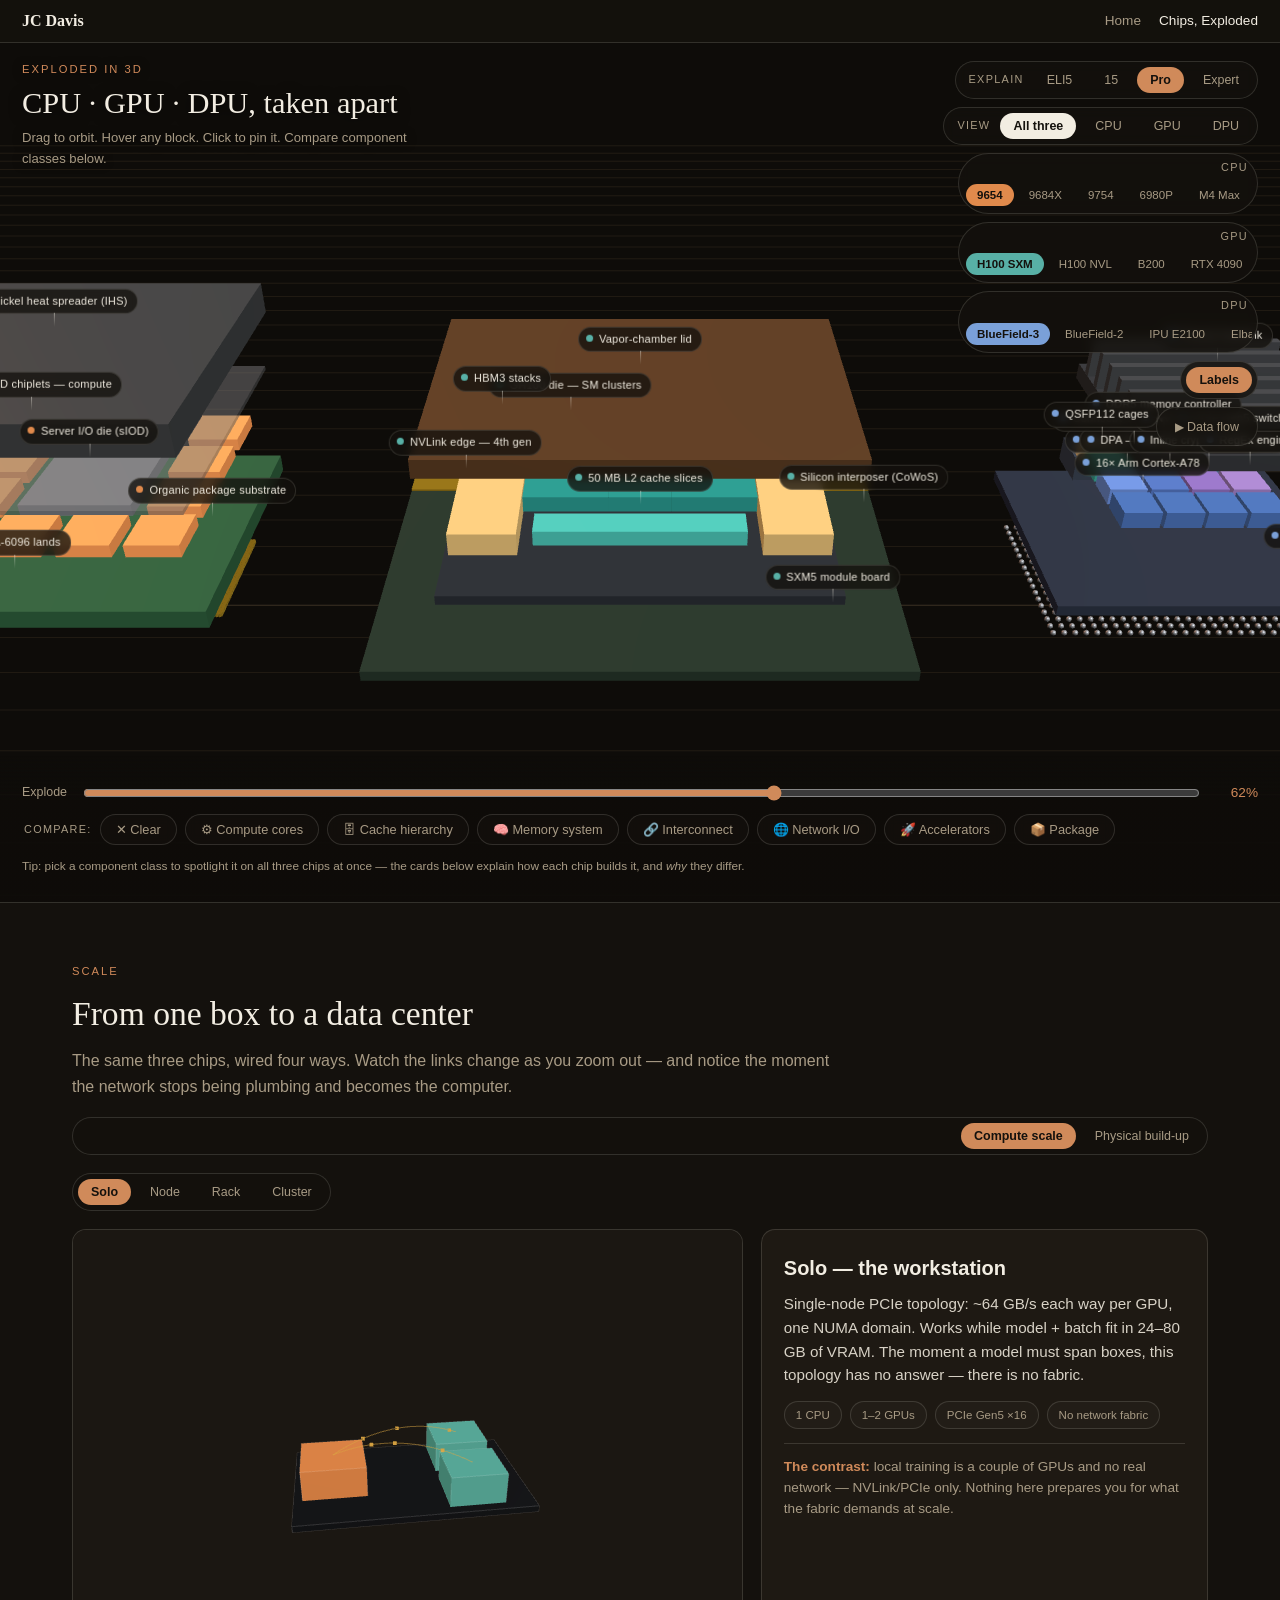
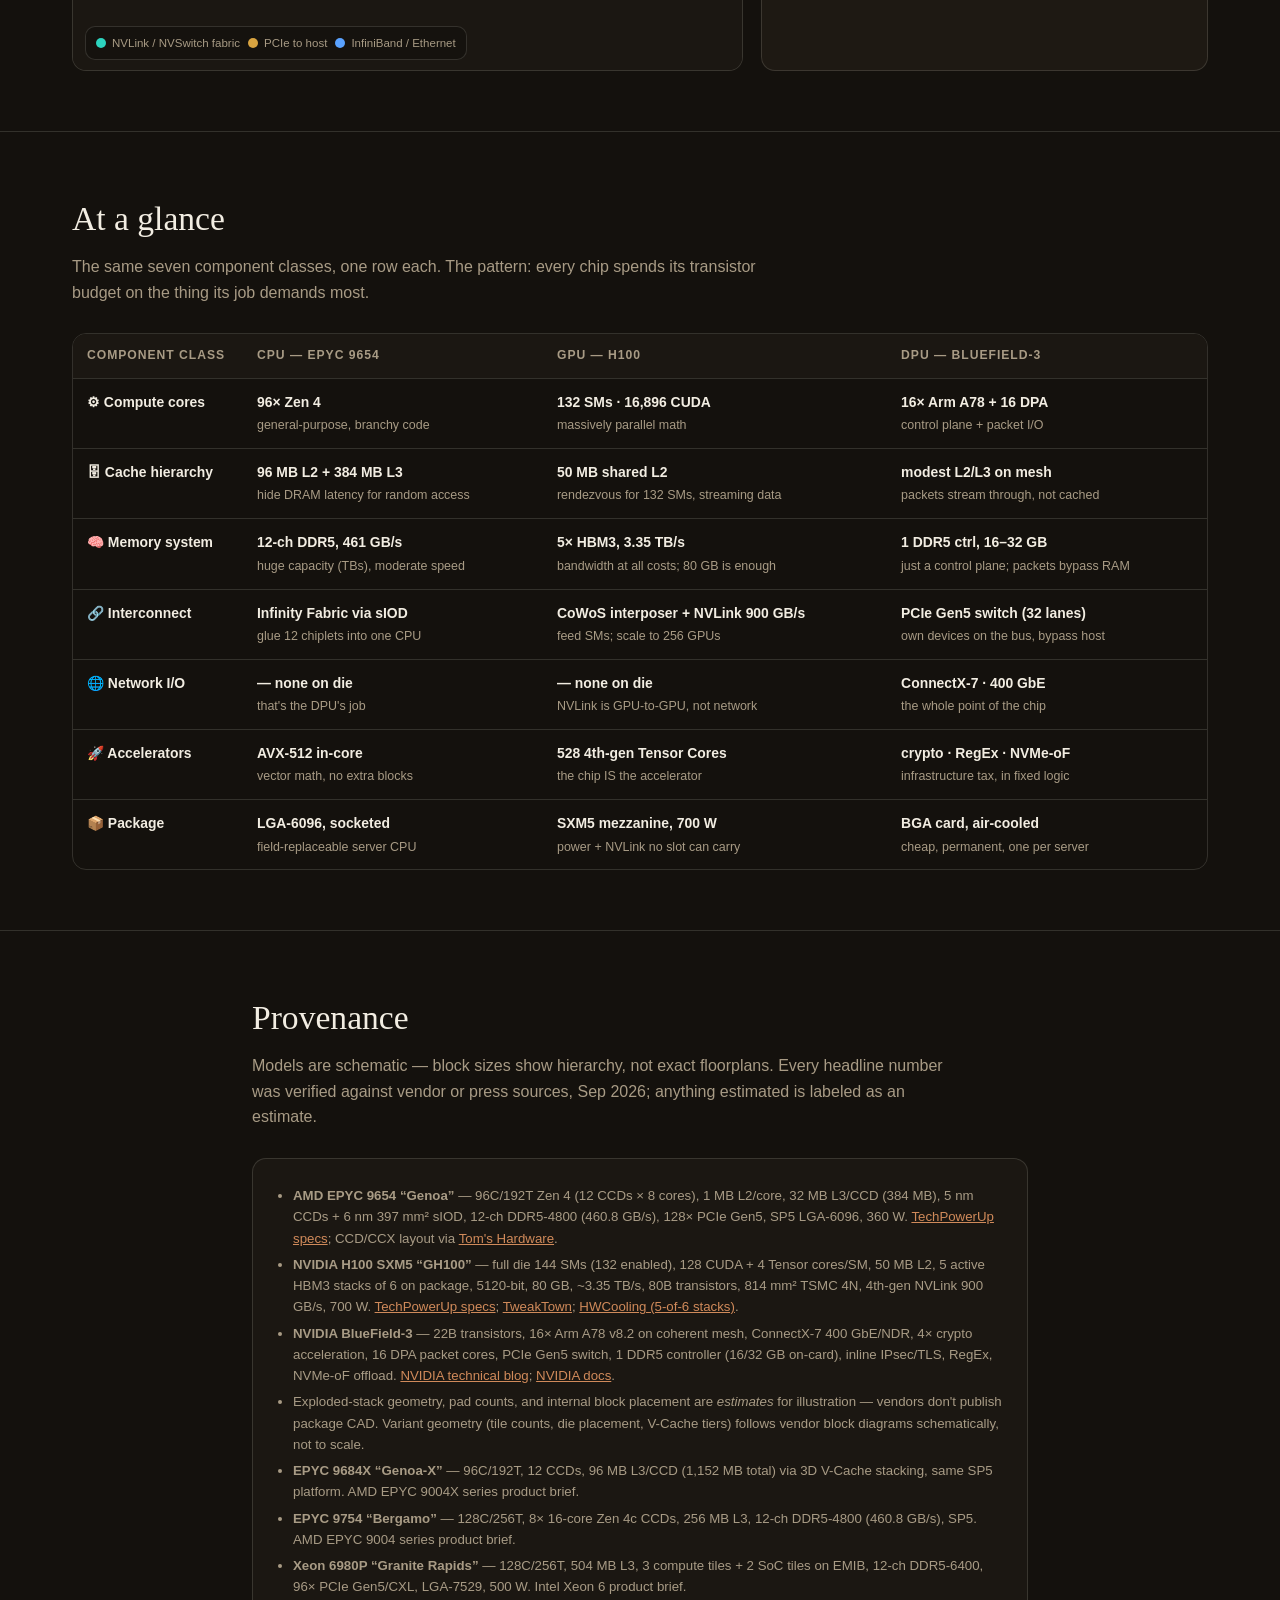
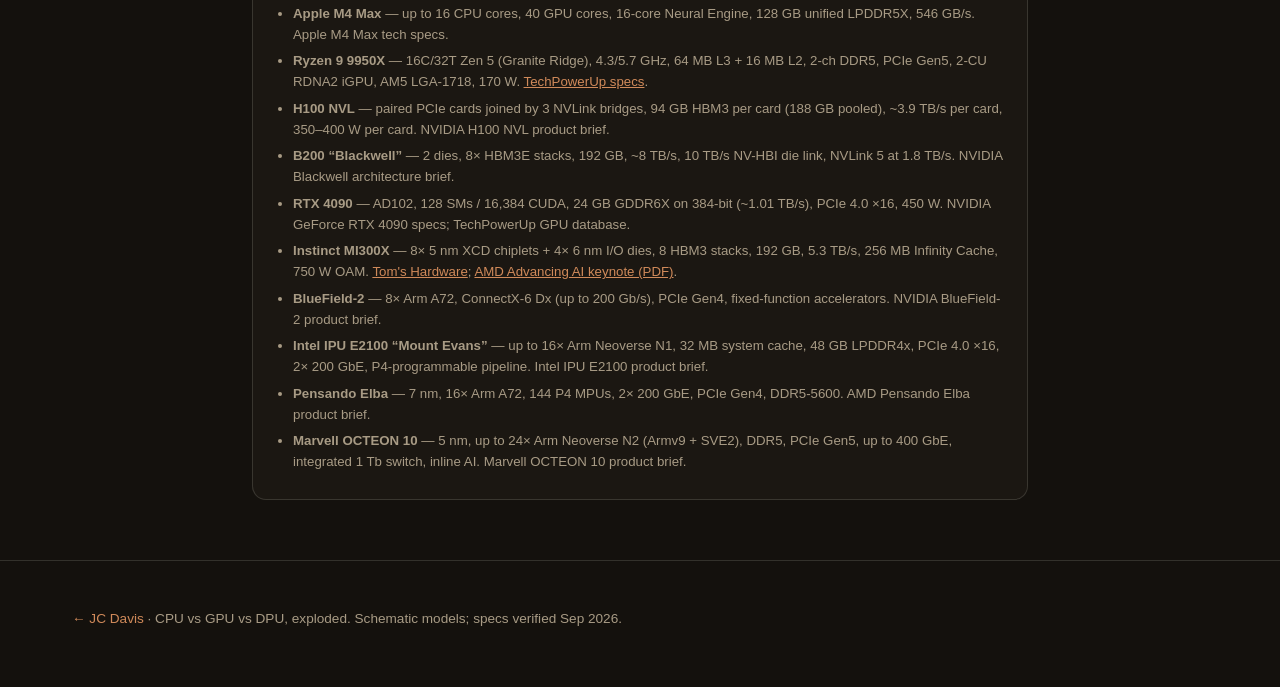
==== commit d8cb99a9: "Add Physical build-up tab: chip -> server -> rack -> data-center hall - New Physical build-up tab ne" ====
--- a/chips/index.html
+++ b/chips/index.html
@@ -83,6 +83,11 @@
   padding:8px 12px;font-size:.8rem;backdrop-filter:blur(6px)}
 #tip b{display:block;font-size:.85rem;margin-bottom:2px}
 #tip .tag{font-size:.65rem;text-transform:uppercase;letter-spacing:.1em}
+/* hover tooltip for the physical build-up stage */
+#build-tip{position:absolute;z-index:20;pointer-events:none;display:none;max-width:250px;
+  background:rgba(20,17,13,.94);border:1px solid var(--line);border-radius:10px;
+  padding:8px 12px;font-size:.8rem;backdrop-filter:blur(6px)}
+#build-tip b{display:block;font-size:.85rem;margin-bottom:2px}
 /* pinned detail card — overlays stage, never displaces it */
 #pin{position:absolute;z-index:15;right:22px;bottom:158px;width:min(340px,calc(100vw - 44px));
   background:rgba(30,25,19,.96);border:1px solid var(--line);border-radius:var(--radius);
@@ -218,6 +223,33 @@
   font-size:.85rem;color:var(--muted);line-height:1.55}
 .scale-contrast b{color:var(--accent);font-weight:600}
 #scale-fallback{display:none;padding:40px 20px;text-align:center;color:var(--muted)}
+/* ============ scale: physical build-up tab ============ */
+#scale-tabs{margin-bottom:18px}
+#build-pills{margin-bottom:18px;flex-wrap:wrap;width:fit-content;max-width:100%}
+#build-scene{display:block;width:100%;height:440px}
+.build-note{font-size:.75rem;color:var(--muted);margin:10px 2px 0}
+@media(max-width:700px){#build-scene{height:320px}}
+#build-labels{position:absolute;inset:0;pointer-events:none;overflow:hidden;z-index:5}
+#build-labels .label{font-size:10px}
+#build-fallback{display:none;padding:40px 20px;text-align:center;color:var(--muted)}
+#build-pin{margin:0 0 12px;padding:10px 14px;border:1px solid var(--line);border-radius:10px;
+  background:rgba(217,164,65,.06);font-size:.85rem;line-height:1.5;display:none}
+#build-pin.show{display:block}
+#build-pin b{color:var(--accent)}
+.manifest{margin:0 0 14px;display:flex;flex-direction:column;gap:7px;max-height:300px;overflow-y:auto}
+.mitem{border:1px solid var(--line);border-radius:10px;padding:8px 12px;font-size:.82rem;
+  cursor:pointer;transition:border-color .2s,background .2s}
+.mitem b{display:block;font-size:.85rem;margin-bottom:2px}
+.mitem span{color:var(--muted);line-height:1.45}
+.mitem:hover{border-color:var(--accent)}
+.mitem.on{border-color:var(--accent);background:rgba(217,164,65,.07)}
+.mitem.off{display:none}
+#build-layers{flex-wrap:wrap;width:fit-content;max-width:100%}
+.seg .ybtn.on[data-layer="power"]{background:#d9a441;color:#14110d;font-weight:700}
+.seg .ybtn.on[data-layer="cooling"]{background:#2dd4bf;color:#14110d;font-weight:700}
+.seg .ybtn.on[data-layer="network"]{background:#5aa2ff;color:#14110d;font-weight:700}
+.seg .ybtn:not(.on){opacity:.45}
+.build-jump{display:inline-block;margin-top:4px;font-size:.82rem;color:var(--accent);text-decoration:none}
 @media(max-width:700px){
   .stage-hero{min-height:560px}
   .ovl-title{top:8px;left:12px;right:12px;max-width:none}
@@ -377,6 +409,11 @@
     <p class="kicker" style="color:var(--accent);text-transform:uppercase;letter-spacing:.18em;font-size:.7rem;margin:0 0 6px">Scale</p>
     <h2>From one box to a data center</h2>
     <p class="lede">The same three chips, wired four ways. Watch the links change as you zoom out &mdash; and notice the moment the network stops being plumbing and becomes the computer.</p>
+    <div class="seg" id="scale-tabs" role="group" aria-label="Scale view">
+      <button class="pill tbtn on" data-tab="compute">Compute scale</button>
+      <button class="pill tbtn" data-tab="build">Physical build-up</button>
+    </div>
+    <div id="tab-compute">
     <div class="seg" id="scale-pills" role="group" aria-label="Scale preset">
       <button class="pill sbtn on" data-scale="solo">Solo</button>
       <button class="pill sbtn" data-scale="node">Node</button>
@@ -399,6 +436,38 @@
         <div class="scale-stats" id="scale-stats"></div>
         <p class="scale-contrast" id="scale-contrast"></p>
       </aside>
+    </div>
+    </div>
+    <div id="tab-build" style="display:none">
+    <div class="seg" id="build-pills" role="group" aria-label="Build stage">
+      <button class="pill bbtn on" data-build="chip">1 · Chip</button>
+      <button class="pill bbtn" data-build="server">2 · Server</button>
+      <button class="pill bbtn" data-build="rack">3 · Rack</button>
+      <button class="pill bbtn" data-build="dc">4 · Data center</button>
+    </div>
+    <p class="build-note">Schematic models — sizes, counts, and specs are illustrative, not to scale. Hover or tap any component for its story.</p>
+    <div class="scale-grid">
+      <div class="scale-stage">
+        <canvas id="build-scene"></canvas>
+        <div id="build-labels" aria-hidden="true"></div>
+        <div id="build-tip"></div>
+        <div class="scale-legend" id="build-legend" aria-hidden="true"></div>
+        <div id="build-fallback"><p>WebGL isn't available, so the build-up diagram can't render.<br>The captions and component list still explain each stage.</p></div>
+      </div>
+      <aside class="scale-cap" aria-live="polite">
+        <h3 id="build-name"></h3>
+        <p class="why" id="build-why"></p>
+        <div class="scale-stats" id="build-stats"></div>
+        <div class="seg" id="build-layers" style="display:none;margin:0 0 14px" role="group" aria-label="Infrastructure layer">
+          <button class="pill ybtn on" data-layer="power">Power</button>
+          <button class="pill ybtn on" data-layer="cooling">Cooling</button>
+          <button class="pill ybtn on" data-layer="network">Network</button>
+        </div>
+        <div id="build-pin" aria-live="polite"></div>
+        <div class="manifest" id="build-manifest"></div>
+        <p class="scale-contrast" id="build-contrast"></p>
+      </aside>
+    </div>
     </div>
   </div>
 </section>
@@ -509,6 +578,7 @@
   if (lastVChange && window.renderVChange) window.renderVChange(lastVChange.chip, lastVChange.oldV, lastVChange.v);
   if (window.renderFlow) window.renderFlow();
   if (window.renderScale) window.renderScale();
+  if (window.renderBuild) window.renderBuild();
 }
 document.querySelectorAll('.lbtn').forEach(function(b){
   b.addEventListener('click', function(){ setLevel(b.getAttribute('data-lvl')); });
@@ -3484,6 +3554,630 @@
   sizeScale(); buildScale(); renderScaleCap();
 })();
 
+/* ============ scale: physical build-up tab ============ */
+(function(){
+  var canvas = document.getElementById('build-scene');
+  var labelLayer = document.getElementById('build-labels');
+  var buildKey = 'chip';
+  var layersOn = {power:true, cooling:true, network:true};
+
+  function esc(s){ return String(s).replace(/&/g,'&amp;').replace(/</g,'&lt;'); }
+
+  var CPUC=0xe08a4c, GPUC=0x58b0a6, DPUC=0x7aa0d8, SWC=0x9d7bff,
+      BOARDC=0x101216, RACKC=0x24425e, TORC=0x9aa0a8, RAILC=0x2a2d33,
+      PCBC=0x14401f, DIMMC=0x2f9e6e, PSC=0x4a4f55, FANC=0x1c1f24,
+      PWC=0xd9a441, CLC=0x2dd4bf, NTC=0x5aa2ff;
+  var LINKC = {pcie:PWC, ib:NTC, power:PWC, cool:CLC, net:NTC};
+  function B(x,y,z,w,h,d,c,part,label,layer){ return {p:[x,y,z],s:[w,h,d],c:c,part:part||null,label:label||null,layer:layer||null}; }
+  function LK(a,b,t,layer){ return {a:a,b:b,t:t,layer:layer||null}; }
+  function top(b){ return [b.p[0], b.p[1]+b.s[1]/2, b.p[2]]; }
+
+  var STAGES = {
+  chip:{
+    name:'1 · Chip — the ingredients',
+    stats:['3 chip classes','1 server needs all three','~10× budget per level'],
+    contrast:'<b>The through-line:</b> nothing new gets invented above this level — servers, racks, and halls are just these three chips, repackaged with more power, more cooling, and more network.',
+    cap:{
+      eli5:'Three kinds of silicon are the ingredients for everything above: CPUs do the thinking, GPUs do the math, DPUs do the talking. Scroll up to take them apart — then come back and watch them become a server.',
+      fifteen:'The bill of materials starts with three chip classes: a host CPU for control, GPUs for parallel math, and a DPU that owns the network. Every server, rack, and data center below is just these three, packaged and powered at increasing scale.',
+      pro:'The physical stack-up starts at the die: host CPU (control plane), accelerators (data plane), DPU (network/storage offload). Packaging, power delivery, and thermals are solved once per chip — then re-solved at every level above.',
+      expert:'Chip → package → board → chassis → rack → hall: each level re-solves power, cooling, and interconnect with ~10× the budget of the last. The DPU exists because the network problem outgrew the host CPU at the server level and never looked back.'},
+    legend:'<span><i style="background:#e08a4c"></i>CPU</span><span><i style="background:#58b0a6"></i>GPU</span><span><i style="background:#7aa0d8"></i>DPU</span>',
+    cam:{pos:[0,11,23], tgt:[0,0.5,0]},
+    jump:true,
+    manifest:[
+      {part:'cpu-pkg', name:'CPU package', w:{
+        eli5:'The boss chip: runs the operating system and tells everyone what to do.',
+        fifteen:'Host processor: runs the OS, drivers, and orchestration; feeds work to the GPUs.',
+        pro:'Control plane: the host CPU runs the OS and job scheduler; every GPU kernel is launched from here.',
+        expert:'Host CPU: control plane + PCIe root complex. Kept out of the data path by design — the DPU takes the network so the host never becomes the bottleneck.'}},
+      {part:'gpu-pkg', name:'GPU package', w:{
+        eli5:'The muscle: does thousands of math problems at the same time.',
+        fifteen:'Parallel math engine: thousands of cores crunching the matrix math behind AI.',
+        pro:'Data plane: ~100+ TFLOPS of dense math per GPU — the reason the whole server exists.',
+        expert:'Accelerator: tensor cores, HBM3, NVLink. ~700 W each — the thermal and power design center of every level above.'}},
+      {part:'dpu-pkg', name:'DPU package', w:{
+        eli5:'The mailman: handles all the talking so the boss can keep thinking.',
+        fifteen:'Infrastructure processor: owns networking, storage, and security offload.',
+        pro:'Infrastructure offload: RDMA, encryption, and storage — off the host CPU and off the critical path.',
+        expert:'DPU/IPU: a data-plane OS for the fabric. One per node is the tax for cluster-scale training.'}}],
+    build:function(){
+      var boxes=[B(0,-0.25,0, 22,0.5,11, BOARDC)];
+      boxes.push(B(-7,0.35,0, 4.6,0.4,4.6, 0x8a5a2e,'cpu-pkg','CPU — the thinker'));
+      [[-1.15,-1.15],[1.15,-1.15],[-1.15,1.15],[1.15,1.15]].forEach(function(o){
+        boxes.push(B(-7+o[0],0.85,o[1], 1.5,0.5,1.5, CPUC,'cpu-ccd')); });
+      boxes.push(B(-7,0.85,0, 1.3,0.5,1.3, 0xc47b3a,'cpu-iod'));
+      boxes.push(B(0,0.35,0, 5.2,0.4,4.2, 0x2a6b5e,'gpu-pkg','GPU — the muscle'));
+      boxes.push(B(0,0.9,0, 2.8,0.55,2.8, GPUC,'gpu-die'));
+      [[-1.85,-1.35],[1.85,-1.35],[-1.85,1.35],[1.85,1.35]].forEach(function(o){
+        boxes.push(B(o[0],0.9,o[1], 1.0,0.55,1.0, 0x3fd0a8,'gpu-hbm')); });
+      boxes.push(B(7,0.35,0, 4.2,0.4,3.6, 0x3a5a8a,'dpu-pkg','DPU — the talker'));
+      boxes.push(B(7,0.9,0, 2.2,0.55,2.2, DPUC,'dpu-soc'));
+      boxes.push(B(6.2,0.9,2.25, 1.0,0.55,0.7, TORC,'dpu-qsfp'));
+      boxes.push(B(7.8,0.9,2.25, 1.0,0.55,0.7, TORC,'dpu-qsfp'));
+      return {boxes:boxes, links:[]};
+    }},
+  server:{
+    name:'2 · Server — one GPU machine',
+    stats:['2 CPUs','8 GPUs','1 DPU','1+1 PSUs'],
+    contrast:'<b>Why it looks like this:</b> the GPUs are the furnace and the paycheck — everything else (power, cooling, memory bandwidth) is sized so they never wait.',
+    cap:{
+      eli5:'A pizza-box computer stuffed with parts: two CPUs in charge, memory sticks feeding them, eight GPUs doing the heavy math, a DPU handling all the talking, fans blowing the heat out, and two power supplies in case one dies. Click any part.',
+      fifteen:'A 4U GPU server: dual CPUs, banks of DDR5, eight GPUs on a baseboard, a DPU for networking, NVMe for fast storage, a fan wall for airflow, and redundant PSUs. Click any part to see why it is there.',
+      pro:'The standard AI building block: 2× host CPUs, DDR5 banks, 8 GPUs on an NVLink baseboard, a DPU owning storage and fabric, NVMe bays, N+1 fans, 1+1 PSUs, and a BMC for out-of-band management. Every part below exists to keep the GPUs fed.',
+      expert:'4U node: dual-socket host, 12-ch DDR5 per socket, 8× SXM GPUs on NVSwitch, DPU for GPUDirect storage + RDMA, U.2 NVMe, counter-rotating fan wall, 1+1 titanium PSUs, BMC/Redfish. Power and thermals are sized for worst-case all-reduce, not average load.'},
+    legend:'<span><i style="background:#d9a441"></i>PCIe Gen5</span><span><i style="background:#e08a4c"></i>CPU</span><span><i style="background:#58b0a6"></i>GPU</span><span><i style="background:#7aa0d8"></i>DPU</span>',
+    cam:{pos:[0,15,25], tgt:[0,0.8,0]},
+    manifest:[
+      {part:'srv-chassis', name:'4U chassis', w:{
+        eli5:'The metal box that holds everything and slides into the closet.',
+        fifteen:'19-inch rack-mount enclosure — the mechanical and airflow unit.',
+        pro:'4U chassis: structural, EMI, and airflow boundary; hot-swap sled design.',
+        expert:'4U chassis: defines the rack-unit math, airflow impedance, and front/rear service model.'}},
+      {part:'srv-board', name:'Motherboard', w:{
+        eli5:'The big green board everything plugs into.',
+        fifteen:'Mainboard: routes power and signals between CPU, memory, and PCIe slots.',
+        pro:'12+ layer PCB carrying PCIe Gen5, DDR5, and power planes.',
+        expert:'High-layer-count PCB; Gen5/CXL signal integrity at these trace lengths is a first-order constraint.'}},
+      {part:'srv-socket', name:'2× CPU sockets', w:{
+        eli5:'Two boss chips instead of one, so nothing waits for instructions.',
+        fifteen:'Dual-socket host: more cores, more memory channels, more PCIe lanes.',
+        pro:'2× sockets: doubles the memory bandwidth and PCIe lanes feeding the GPUs.',
+        expert:'Dual NUMA nodes; GPU affinity to the nearest socket avoids cross-NUMA PCIe hops.'}},
+      {part:'srv-dimm', name:'DDR5 DIMMs', w:{
+        eli5:'The desk the boss works on — fast, but small.',
+        fifteen:'System memory: banks of DDR5 feeding the CPUs.',
+        pro:'12 channels per socket of DDR5; host memory stages data for the GPUs.',
+        expert:'DDR5 RDIMMs; capacity for datasets and checkpoints, bandwidth for host-side preprocessing.'}},
+      {part:'srv-gpu', name:'8× GPUs', w:{
+        eli5:'Eight muscle chips doing the AI math together.',
+        fifteen:'The compute: 8 GPUs fully meshed — where training actually happens.',
+        pro:'8× SXM GPUs on NVLink/NVSwitch: the training engine; ~5.6 kW of the power budget.',
+        expert:'8-GPU NVL domain: HBM capacity sets max model size, NVLink bisection sets all-reduce speed.'}},
+      {part:'srv-dpu', name:'DPU card', w:{
+        eli5:'The mailman card: all network and storage talk goes through here.',
+        fifteen:'Offloads networking, storage, and encryption from the CPUs.',
+        pro:'GPUDirect storage + RDMA with zero host-CPU involvement.',
+        expert:'High-speed NIC with data-path OS; isolates noisy infrastructure from the training job.'}},
+      {part:'srv-nvme', name:'NVMe bays', w:{
+        eli5:'Super-fast filing cabinets for data and saved work.',
+        fifteen:'Fast local storage: datasets, checkpoints, logs.',
+        pro:'U.2 NVMe: checkpoint writes must never stall training.',
+        expert:'Gen5 NVMe; checkpoint bandwidth sized so multi-GB dumps finish in seconds.'}},
+      {part:'srv-fan', name:'Fan wall', w:{
+        eli5:'Big fans blowing the hot air out the back.',
+        fifteen:'Counter-rotating fans pulling air front-to-back across the GPUs.',
+        pro:'N+1 fan wall: ~5 kW of heat has to leave the box somehow.',
+        expert:'Hot-swap counter-rotating fans; static pressure sized for dense fin stacks.'}},
+      {part:'srv-psu', name:'Redundant PSUs', w:{
+        eli5:'Two plugs, so the computer stays on if one breaks.',
+        fifteen:'1+1 power supplies: one can fail with zero downtime.',
+        pro:'Titanium 1+1 PSUs: ~5–8 kW per server, no single point of failure.',
+        expert:'CRPS titanium, 1+1; hold-up time rides through transfer-switch events.'}},
+      {part:'srv-bmc', name:'BMC', w:{
+        eli5:'A tiny helper chip that lets engineers fix the server from far away.',
+        fifteen:'Baseboard management controller: remote power, console, sensors.',
+        pro:'Out-of-band management: Redfish/IPMI even when the host is down.',
+        expert:'BMC/Redfish: fleet telemetry, firmware, and power capping across 10k+ nodes.'}}],
+    build:function(){
+      var boxes=[
+        B(0,0.2,0, 16,0.4,10, 0x23262c,'srv-chassis','4U chassis'),
+        B(-7.9,1.5,0, 0.25,2.6,10, 0x2e3238), B(7.9,1.5,0, 0.25,2.6,10, 0x2e3238),
+        B(-0.8,0.55,0, 13,0.18,8.8, PCBC,'srv-board','Motherboard'),
+        B(-4.9,1.05,-2.3, 1.9,0.75,1.9, CPUC,'srv-socket','2× CPU sockets'),
+        B(-4.9,1.05,2.3, 1.9,0.75,1.9, CPUC,'srv-socket'),
+        B(6.1,1.15,0, 1.7,1.15,2.8, DPUC,'srv-dpu','DPU'),
+        B(-2.9,1.1,4.35, 2.5,1.25,1.3, PSC,'srv-psu','Redundant PSUs'),
+        B(2.9,1.1,4.35, 2.5,1.25,1.3, PSC,'srv-psu'),
+        B(-0.8,0.8,3.95, 0.95,0.3,0.95, SWC,'srv-bmc','BMC')];
+      [-6.6,-3.2].forEach(function(x){
+        for(var i=0;i<6;i++){
+          var z=-2.5+i*1.0;
+          boxes.push(B(x,1.15,z, 0.32,1.3,0.55, DIMMC,'srv-dimm',(x===-6.6&&i===0)?'DDR5 DIMMs':null));
+        }});
+      [0.4,3.2].forEach(function(x){
+        [-3.4,-1.15,1.15,3.4].forEach(function(z){
+          boxes.push(B(x,1.2,z, 2.3,1.35,1.95, GPUC,'srv-gpu',(x===0.4&&z===-3.4)?'8× GPUs':null));
+        });});
+      for(var n=0;n<4;n++) boxes.push(B(-1.6+n*1.05,0.95,-4.35, 0.85,0.85,0.55, PSC,'srv-nvme',n===0?'NVMe bays':null));
+      for(var f=0;f<6;f++) boxes.push(B(-1.1,1.35,-3.5+f*1.4, 0.75,1.9,1.15, FANC,'srv-fan',f===0?'Fan wall':null));
+      var links=[
+        LK([-4.9,1.45,-2.3],[0.4,1.9,-3.4],'pcie'), LK([-4.9,1.45,-2.3],[0.4,1.9,-1.15],'pcie'),
+        LK([-4.9,1.45,2.3],[0.4,1.9,1.15],'pcie'), LK([-4.9,1.45,2.3],[0.4,1.9,3.4],'pcie'),
+        LK([-4.9,1.45,0],[6.1,1.75,0],'pcie')];
+      return {boxes:boxes, links:links};
+    }},
+  rack:{
+    name:'3 · Rack — 42U of servers',
+    stats:['42U','4 GPU servers','32 GPUs','ToR leaf switch'],
+    contrast:'<b>The step change:</b> inside the rack, traffic is one hop. The moment a packet leaves the ToR, it pays the oversubscription tax — this is where “the network” first becomes a real thing.',
+    cap:{
+      eli5:'A tall metal closet holding several pizza-box computers. A switch at the top connects them all, power strips run down the sides, and a water box cools the hottest ones.',
+      fifteen:'The 42U rack: four GPU servers, a top-of-rack switch tying them together, PDUs feeding power down both sides, and a CDU circulating coolant for liquid-cooled sleds.',
+      pro:'Rack = power + cooling + network + failure domain. 4 GPU sleds, ToR leaf switch, dual PDUs, cable management, and a CDU for direct-to-chip liquid cooling. The ToR uplinks are the first oversubscription point in the fabric.',
+      expert:'42U, ~30–100 kW per AI rack: dual power feeds, in-rack CDUs for DLC, ToR leaf with 400G+ uplinks. One ToR or PDU failure takes the rack — jobs checkpoint accordingly.'},
+    legend:'<span><i style="background:#5aa2ff"></i>Network (IB)</span><span><i style="background:#d9a441"></i>Power</span><span><i style="background:#2dd4bf"></i>Cooling</span>',
+    cam:{pos:[0,12,27], tgt:[0,7,0]},
+    manifest:[
+      {part:'rack-frame', name:'42U frame', w:{
+        eli5:'The tall metal closet everything bolts into.',
+        fifteen:'Standard 19-inch, 42-unit frame: the unit of floor planning.',
+        pro:'42U EIA frame: defines density, weight limits (over a ton loaded), and airflow.',
+        expert:'42U/48U; floor loading, seismic bracing, and aisle containment all key off this box.'}},
+      {part:'rack-server', name:'GPU servers ×4', w:{
+        eli5:'Four pizza-box computers stacked up.',
+        fifteen:'4 GPU sleds = 32 GPUs per rack.',
+        pro:'Compute density: 32 GPUs sharing power, cooling, and one ToR.',
+        expert:'4× 8-GPU sleds; the rack is the unit of deployment, power provisioning, and failure.'}},
+      {part:'rack-tor', name:'ToR leaf switch', w:{
+        eli5:'The hallway switch connecting the four computers.',
+        fifteen:'Top-of-rack switch: every server plugs in here; uplinks go to the spines.',
+        pro:'Leaf switch: first aggregation point; uplink oversubscription starts here.',
+        expert:'ToR leaf, 400/800G; ECMP across uplinks, DCQCN for congestion. One ToR = one failure domain.'}},
+      {part:'rack-pdu', name:'PDUs', w:{
+        eli5:'Giant power strips running down the sides.',
+        fifteen:'Power distribution units: metered outlets feeding every sled.',
+        pro:'Dual PDUs (A/B feeds): per-outlet metering and remote switching.',
+        expert:'Intelligent PDUs: per-phase metering, A/B redundancy, branch-circuit monitoring.'}},
+      {part:'rack-cable', name:'Cable management', w:{
+        eli5:'Tidy trays so the wires never become spaghetti.',
+        fifteen:'Cable arms and trays: serviceability without unplugging the rack.',
+        pro:'Structured cabling: bend radius and airflow matter at 400G.',
+        expert:'Fiber bend radius and copper weight add up; sloppy cabling measurably hurts airflow and repair time.'}},
+      {part:'rack-cdu', name:'CDU — liquid cooling', w:{
+        eli5:'A water box that carries heat away from the hottest computers.',
+        fifteen:'Coolant distribution unit: pumps facility water to cold plates in the sleds.',
+        pro:'In-rack CDU: isolates the facility water loop from the electronics loop.',
+        expert:'CDU: heat exchanger + N+1 pumps; the air-to-liquid handoff that makes 100 kW racks possible.'}}],
+    build:function(){
+      var boxes=[B(0,-0.25,0, 12,0.5,7, 0x14161a)];
+      [[-4.3,-2.4],[4.3,-2.4],[-4.3,2.4],[4.3,2.4]].forEach(function(o,i){
+        boxes.push(B(o[0],10.5,o[1], 0.35,21,0.35, RAILC,'rack-frame',i===0?'42U frame':null)); });
+      var sledY=[3.2,5.6,8.0,10.4], links=[];
+      sledY.forEach(function(y,i){
+        boxes.push(B(0,y,0, 8,1.9,4.4, 0x1d5f5c,'rack-server',i===0?'4× GPU servers':null));
+        links.push(LK([0,y+0.95,1.8],[0,12.6,1.4],'ib')); });
+      boxes.push(B(0,13.2,0, 8,1.2,3.2, TORC,'rack-tor','ToR leaf switch'));
+      boxes.push(B(-4.3,10.5,1.2, 0.6,18,0.9, 0x8a6a2f,'rack-pdu','PDUs'));
+      boxes.push(B(4.3,10.5,1.2, 0.6,18,0.9, 0x8a6a2f,'rack-pdu'));
+      boxes.push(B(0,12.2,2.8, 8,0.35,0.9, 0x2e3238,'rack-cable','Cable management'));
+      boxes.push(B(6.2,2.2,0, 2.2,4.4,3.2, 0x1f8a8a,'rack-cdu','CDU — liquid cooling'));
+      links.push(LK([-4.3,18,1.2],[-3.5,11,1.2],'power'));
+      links.push(LK([4.3,18,1.2],[3.5,11,1.2],'power'));
+      links.push(LK([5.1,3,0],[3,4,0],'cool'));
+      links.push(LK([5.1,3,2],[3,8,2],'cool'));
+      return {boxes:boxes, links:links};
+    }},
+  dc:{
+    name:'4 · Data center — the hall',
+    stats:['10s of MW','N+1 everywhere','3 lifelines'],
+    contrast:'<b>The punchline:</b> the chips are the smallest line item. Power, cooling, and networking — and the redundancy for each — are what a data center actually is.',
+    cap:{
+      eli5:'A warehouse full of closets, with its own backup power, giant air conditioners, and water pipes — because thousands of GPUs make as much heat as a small town. Toggle the Power, Cooling, and Network buttons to see each lifeline.',
+      fifteen:'The hall: rows of racks under spine switches, kept alive by three lifelines — power (utility, generators, UPS), cooling (chillers, towers, CRAH, liquid loops), and network (spine-leaf fabric, core routers, fiber to other halls). Toggle each layer to see what it takes.',
+      pro:'A training hall is three infrastructures sharing a building: power (utility → substation → UPS → generators → busway → rack PDUs), cooling (chillers → towers → CRAH/CDU → liquid loops), and network (spine-leaf → core routers → inter-hall fiber). Each is sized for the hall at full load, with N+1 redundancy.',
+      expert:'AI hall design: tens of MW, low PUE with liquid cooling, 2N UPS + N+1 gens, N+1 chillers and CRAH, non-blocking fat-tree with ECMP + DCQCN. Toggle the layers: every box is a single point of failure that money was spent to duplicate.'},
+    legend:'<span><i style="background:#d9a441"></i>Power</span><span><i style="background:#2dd4bf"></i>Cooling</span><span><i style="background:#5aa2ff"></i>Network</span>',
+    cam:{pos:[0,21,42], tgt:[0,2,0]},
+    hasLayers:true,
+    manifest:[
+      {part:'dc-rack', name:'Rack rows', w:{
+        eli5:'Rows of closets, all humming together.',
+        fifteen:'Rows of GPU racks: the compute floor.',
+        pro:'Compute rows: hot/cold aisle layout, ~30–100 kW per rack.',
+        expert:'Rack rows on 600 mm tiles; containment, floor loading, and cable trays planned per row.'}},
+      {part:'dc-spine', name:'Spine switches', w:{
+        eli5:'The big switches connecting all the closet switches.',
+        fifteen:'Spine layer: every ToR connects to every spine — two hops anywhere.',
+        pro:'Spine switches: the fat-tree core; bisection bandwidth lives here.',
+        expert:'High-radix spines, non-blocking within the pod; the priciest cables in the building terminate here.'}},
+      {part:'dc-utility', name:'Utility feed', layer:'power', w:{
+        eli5:'The giant plug from the city power grid.',
+        fifteen:'Grid connection: tens of megawatts from the utility.',
+        pro:'Utility feed: dual substations, MW-scale service entrance.',
+        expert:'Often 2N feeds from separate substations; power availability gates site selection.'}},
+      {part:'dc-sub', name:'Substation', layer:'power', w:{
+        eli5:'Steps the city power down to a size the building can use.',
+        fifteen:'On-site substation: transforms transmission voltage down.',
+        pro:'Substation: MV→LV transformation, switchgear, protection.',
+        expert:'Dedicated substation: the most expensive long-lead item on site.'}},
+      {part:'dc-ups', name:'UPS room', layer:'power', w:{
+        eli5:'Giant batteries that keep everything on during a blackout.',
+        fifteen:'Uninterruptible power: bridging the gap until generators start.',
+        pro:'UPS: rides through sags and the generator start gap.',
+        expert:'Battery/flywheel UPS at 2N; sized for full hall load during transfer.'}},
+      {part:'dc-gen', name:'Diesel generators', layer:'power', w:{
+        eli5:'Backup engines that roar to life if the city power dies.',
+        fifteen:'On-site generators: full hall power for days.',
+        pro:'N+1 gensets: on-site fuel for extended outages; tested monthly under load.',
+        expert:'N+1 diesel; the reason training survives grid events. Fuel logistics is a real ops discipline.'}},
+      {part:'dc-bus', name:'Busway', layer:'power', w:{
+        eli5:'Power highways running above the closets.',
+        fifteen:'Overhead busway: tap-off boxes feed each rack row.',
+        pro:'Busway: flexible MW distribution; racks tap in anywhere.',
+        expert:'Busbar trunking: rows re-provisioned without pulling new conduit.'}},
+      {part:'dc-chiller', name:'Chillers', layer:'cooling', w:{
+        eli5:'Giant fridges that make cold water.',
+        fifteen:'Chillers: the refrigeration plant making chilled water.',
+        pro:'Chiller plant: N+1, the thermodynamic heart of the site.',
+        expert:'Centrifugal chillers; a chiller failure is a site-level event.'}},
+      {part:'dc-tower', name:'Cooling towers', layer:'cooling', w:{
+        eli5:'Big steamy boxes that dump heat into the sky.',
+        fifteen:'Towers reject heat to the atmosphere by evaporating water.',
+        pro:'Cooling towers: evaporative heat rejection; water usage is the trade.',
+        expert:'Open towers: approach temperature sets chiller lift; water treatment is an ops reality.'}},
+      {part:'dc-crah', name:'CRAH units', layer:'cooling', w:{
+        eli5:'Room-sized air conditioners blowing cold air at the closets.',
+        fifteen:'Computer-room air handlers: chilled-water coils + fans per row.',
+        pro:'CRAH: sensible cooling for air-cooled racks; N+1 per row.',
+        expert:'CRAH with EC fans; containment + placement decides bypass airflow.'}},
+      {part:'dc-cdu', name:'Row CDUs', layer:'cooling', w:{
+        eli5:'Water boxes for each row of hot closets.',
+        fifteen:'Row-level coolant distribution for liquid-cooled racks.',
+        pro:'Row CDUs: facility-water to technology-water handoff per row.',
+        expert:'Row CDUs enable 100 kW+ racks; leak detection and isolation valves per row.'}},
+      {part:'dc-core', name:'Core routers', layer:'network', w:{
+        eli5:'The front doors where data enters and leaves the building.',
+        fifteen:'Core/border routers: connect the hall to the outside world.',
+        pro:'Border routers: peering, ingress/egress, DDoS scrubbing.',
+        expert:'Core: BGP peering, optical transport; the hall is an AS on the internet.'}},
+      {part:'dc-hallb', name:'Hall B — fiber interconnect', layer:'network', w:{
+        eli5:'A second warehouse across the yard, joined by threads of light.',
+        fifteen:'Second hall linked by fiber: campuses scale hall by hall.',
+        pro:'Inter-hall fiber (DCI): jobs can span halls at a latency cost.',
+        expert:'DCI: DWDM fiber between halls; cross-hall all-reduce is budgeted like a WAN.'}}],
+    build:function(){
+      var boxes=[B(0,-0.3,0, 48,0.6,34, 0x14161a)];
+      [-15,-5,5,15].forEach(function(x){
+        [-5,5].forEach(function(z){
+          boxes.push(B(x,2.2,z, 6,4.4,4.2, RACKC,'dc-rack',(x===-15&&z===-5)?'Rack rows (8 shown)':null)); }); });
+      boxes.push(B(-4,7.5,-10, 3.2,1.3,2.2, SWC,'dc-spine','Spine switches'));
+      boxes.push(B(4,7.5,-10, 3.2,1.3,2.2, SWC,'dc-spine'));
+      /* power */
+      boxes.push(B(-22,1.6,8, 2.2,3.2,2.2, PWC,'dc-utility','Utility feed','power'));
+      boxes.push(B(-18,1.3,8, 3.2,2.6,3.2, PWC,'dc-sub','Substation','power'));
+      boxes.push(B(-13.5,1.1,10, 2.6,2.2,2.6, PWC,'dc-gen','Diesel generators','power'));
+      boxes.push(B(-10,1.1,10, 2.6,2.2,2.6, PWC,'dc-gen',null,'power'));
+      boxes.push(B(-5.5,1.3,8, 3.4,2.6,2.8, PWC,'dc-ups','UPS room','power'));
+      boxes.push(B(0,6.8,0, 42,0.4,0.7, PWC,'dc-bus','Busway','power'));
+      /* cooling */
+      boxes.push(B(15,1.3,11, 3.2,2.6,2.8, CLC,'dc-chiller','Chillers','cooling'));
+      boxes.push(B(19,1.3,11, 3.2,2.6,2.8, CLC,'dc-chiller',null,'cooling'));
+      boxes.push(B(22.5,2,7, 2.6,4,2.6, CLC,'dc-tower','Cooling towers','cooling'));
+      [-12,0,12].forEach(function(x){
+        boxes.push(B(x,1.6,-14.5, 3.2,3.2,1.6, CLC,'dc-crah',x===-12?'CRAH units':null,'cooling')); });
+      boxes.push(B(11,1.1,4, 2.2,2.2,2.2, CLC,'dc-cdu','Row CDUs','cooling'));
+      /* network */
+      boxes.push(B(-4,2.2,-14.5, 3.2,2.2,2.2, NTC,'dc-core','Core routers','network'));
+      boxes.push(B(4,2.2,-14.5, 3.2,2.2,2.2, NTC,'dc-core',null,'network'));
+      boxes.push(B(0,0.8,17, 22,0.35,9, 0x1a2030,'dc-hallb','Hall B — fiber interconnect','network'));
+      var links=[
+        LK([-20.9,2.5,8],[-19.6,2,8],'power','power'),
+        LK([-16.4,2,8],[-14.8,1.8,10],'power','power'),
+        LK([-12.2,1.8,10],[-7.2,2,8],'power','power'),
+        LK([-8.7,1.8,10],[-7.2,2,8],'power','power'),
+        LK([-3.8,2.2,8],[-1,6.8,2],'power','power'),
+        LK([-8,6.8,0],[-8,4.6,-3],'power','power'),
+        LK([8,6.8,0],[8,4.6,3],'power','power'),
+        LK([16.6,2,11],[21.2,2.5,8],'cool','cooling'),
+        LK([15,2.4,9.6],[12,2.5,4.5],'cool','cooling'),
+        LK([0,3.2,-13.7],[0,3,-7],'cool','cooling'),
+        LK([-12,3.2,-13.7],[-12,3,-7],'cool','cooling'),
+        LK([11,2.2,2.9],[8,2.5,3.2],'cool','cooling'),
+        LK([-4,8.2,-10],[-4,3.3,-13.4],'net','network'),
+        LK([4,8.2,-10],[4,3.3,-13.4],'net','network'),
+        LK([-4,2.5,-13.4],[-4,1,12.5],'net','network'),
+        LK([4,2.5,-13.4],[4,1,12.5],'net','network')];
+      return {boxes:boxes, links:links};
+    }}
+  };
+
+  var renderer, scene, camera, root, pktPts, packets=[], labels=[], partMats={}, clickables=[], clock;
+  var rotY=0, dragging=false, lx=0, ly=0, moved=0, zoom=1;
+  var camBase={pos:[0,11,23], tgt:[0,0.5,0]};
+
+  function disposeObj(o){
+    o.traverse(function(n){
+      if(n.geometry) n.geometry.dispose();
+      if(n.material){ (Array.isArray(n.material)?n.material:[n.material]).forEach(function(m){ m.dispose(); }); }
+    });
+  }
+  function clearLabels(){ labelLayer.innerHTML=''; labels=[]; }
+
+  function findManifest(part){
+    var m=STAGES[buildKey].manifest;
+    for(var i=0;i<m.length;i++) if(m[i].part===part) return m[i];
+    return null;
+  }
+  function renderManifest(){
+    var html='';
+    STAGES[buildKey].manifest.forEach(function(it){
+      if(it.layer && !layersOn[it.layer]) return;
+      html+='<div class="mitem" data-part="'+it.part+'"><b>'+esc(it.name)+'</b><span>'+esc(it.w[LEVEL]||it.w.pro)+'</span></div>';
+    });
+    document.getElementById('build-manifest').innerHTML=html;
+    Array.prototype.forEach.call(document.querySelectorAll('#build-manifest .mitem'), function(el){
+      el.addEventListener('click', function(){
+        var p=el.getAttribute('data-part');
+        pinPart(p); pulsePart(p);
+      });
+    });
+  }
+  function pinPart(part){
+    var pin=document.getElementById('build-pin'), item=part&&findManifest(part);
+    if(!item){ pin.classList.remove('show'); pin.innerHTML=''; 
+      Array.prototype.forEach.call(document.querySelectorAll('#build-manifest .mitem'), function(x){ x.classList.remove('on'); });
+      return; }
+    pin.innerHTML='<b>'+esc(item.name)+'</b> — '+esc(item.w[LEVEL]||item.w.pro);
+    pin.classList.add('show');
+    Array.prototype.forEach.call(document.querySelectorAll('#build-manifest .mitem'), function(x){
+      x.classList.toggle('on', x.getAttribute('data-part')===part); });
+  }
+  function pulsePart(part){
+    (partMats[part]||[]).forEach(function(mt){
+      mt.emissive=new THREE.Color(0xd9a441); mt.emissiveIntensity=2.2;
+      setTimeout(function(){ mt.emissiveIntensity=0; }, 750);
+    });
+  }
+  function renderBuildCap(){
+    var st=STAGES[buildKey];
+    document.getElementById('build-name').textContent=st.name;
+    document.getElementById('build-why').innerHTML=esc(st.cap[LEVEL]||st.cap.pro)+
+      (st.jump?' <a class="build-jump" href="#stage-hero">↑ Explore the chips up close</a>':'');
+    document.getElementById('build-stats').innerHTML=st.stats.map(function(s){ return '<span>'+esc(s)+'</span>'; }).join('');
+    document.getElementById('build-contrast').innerHTML=st.contrast;
+    document.getElementById('build-legend').innerHTML=st.legend;
+    document.getElementById('build-layers').style.display=st.hasLayers?'flex':'none';
+    pinPart(null);
+    renderManifest();
+  }
+  window.renderBuild=function(){ renderBuildCap(); };
+
+  function buildPackets(curves){
+    if(pktPts){ root.remove(pktPts); pktPts.geometry.dispose(); pktPts.material.dispose(); pktPts=null; }
+    packets=[];
+    var vis=curves.filter(function(c){ return c.visible; });
+    var per=3, n=vis.length*per;
+    if(!n) return;
+    var pos=new Float32Array(n*3), col=new Float32Array(n*3), ci=0;
+    vis.forEach(function(c){
+      var cc=new THREE.Color(LINKC[c.userData.type]);
+      for(var i=0;i<per;i++){
+        packets.push({curve:c.userData.curve, t:Math.random(), speed:.25+Math.random()*.3});
+        col[ci*3]=cc.r; col[ci*3+1]=cc.g; col[ci*3+2]=cc.b; ci++;
+      }
+    });
+    var pg=new THREE.BufferGeometry();
+    pg.setAttribute('position', new THREE.BufferAttribute(pos,3));
+    pg.setAttribute('color', new THREE.BufferAttribute(col,3));
+    pktPts=new THREE.Points(pg, new THREE.PointsMaterial({size:.4, vertexColors:true, transparent:true, opacity:.95, depthWrite:false}));
+    pktPts.frustumCulled=false;
+    root.add(pktPts);
+  }
+
+  function buildBuild(){
+    while(root.children.length){ var o=root.children[0]; root.remove(o); disposeObj(o); }
+    clearLabels();
+    packets=[]; partMats={}; clickables=[];
+    var st=STAGES[buildKey], bd=st.build(), curves=[];
+    bd.boxes.forEach(function(b){
+      var vis=!b.layer||layersOn[b.layer];
+      var g=new THREE.BoxGeometry(b.s[0],b.s[1],b.s[2]);
+      var m=new THREE.MeshStandardMaterial({color:b.c, roughness:.55, metalness:.35});
+      var mesh=new THREE.Mesh(g,m);
+      mesh.position.set(b.p[0],b.p[1],b.p[2]);
+      mesh.visible=vis;
+      mesh.userData={part:b.part, layer:b.layer};
+      root.add(mesh);
+      var e=new THREE.LineSegments(new THREE.EdgesGeometry(g),
+        new THREE.LineBasicMaterial({color:0xffffff, transparent:true, opacity:.13}));
+      e.position.copy(mesh.position); e.visible=vis; e.userData={layer:b.layer};
+      root.add(e);
+      if(b.part){ (partMats[b.part]=partMats[b.part]||[]).push(m); clickables.push(mesh); }
+      if(b.label){
+        var d=document.createElement('div');
+        d.className='label'; d.textContent=b.label;
+        d.style.display=vis?'block':'none';
+        labelLayer.appendChild(d);
+        labels.push({el:d, obj:mesh, layer:b.layer, dy:b.s[1]/2+0.4});
+      }
+    });
+    bd.links.forEach(function(l){
+      var vis=!l.layer||layersOn[l.layer];
+      var a=new THREE.Vector3(l.a[0],l.a[1],l.a[2]), b2=new THREE.Vector3(l.b[0],l.b[1],l.b[2]);
+      var mid=a.clone().add(b2).multiplyScalar(0.5);
+      mid.y+=Math.max(1.0, a.distanceTo(b2)*0.15);
+      var curve=new THREE.QuadraticBezierCurve3(a,mid,b2);
+      var lg=new THREE.BufferGeometry().setFromPoints(curve.getPoints(20));
+      var line=new THREE.Line(lg, new THREE.LineBasicMaterial({color:LINKC[l.t], transparent:true, opacity:.55}));
+      line.visible=vis; line.userData={layer:l.layer, curve:curve, type:l.t};
+      root.add(line); curves.push(line);
+    });
+    buildPackets(curves);
+    camBase=st.cam; zoom=1;
+    camera.position.set(st.cam.pos[0],st.cam.pos[1],st.cam.pos[2]);
+    camera.lookAt(st.cam.tgt[0],st.cam.tgt[1],st.cam.tgt[2]);
+    renderBuildCap();
+  }
+
+  function applyLayers(){
+    root.children.forEach(function(o){
+      var L=o.userData&&o.userData.layer;
+      if(L) o.visible=!!layersOn[L];
+    });
+    labels.forEach(function(L){
+      L.el.style.display=(!L.layer||layersOn[L.layer])?'block':'none';
+    });
+    var curves=[];
+    root.children.forEach(function(o){
+      if(o.isLine&&o.userData.curve&&o.visible) curves.push(o);
+    });
+    buildPackets(curves);
+    renderManifest();
+  }
+
+  try{
+    renderer=new THREE.WebGLRenderer({canvas:canvas, antialias:true});
+    renderer.setPixelRatio(Math.min(window.devicePixelRatio||1,2));
+    renderer.setClearColor(0x1b1712,1);
+  }catch(e){
+    document.getElementById('build-fallback').style.display='block';
+    canvas.style.display='none';
+    window.renderBuild=function(){ renderBuildCap(); };
+    renderBuildCap();
+    return;
+  }
+  scene=new THREE.Scene();
+  camera=new THREE.PerspectiveCamera(45,1,.1,300);
+  scene.add(new THREE.AmbientLight(0xfff2e0,.85));
+  var dl=new THREE.DirectionalLight(0xffffff,.7); dl.position.set(8,16,10); scene.add(dl);
+  root=new THREE.Group(); scene.add(root);
+  clock=new THREE.Clock();
+
+  function sizeBuild(){
+    var w=canvas.clientWidth||canvas.parentNode.clientWidth, h=canvas.clientHeight||440;
+    renderer.setSize(w,h,false);
+    camera.aspect=w/h; camera.updateProjectionMatrix();
+  }
+  window.addEventListener('resize', sizeBuild);
+
+  document.querySelectorAll('.tbtn').forEach(function(b){
+    b.addEventListener('click', function(){
+      var tab=b.getAttribute('data-tab');
+      document.querySelectorAll('.tbtn').forEach(function(x){ x.classList.toggle('on', x===b); });
+      document.getElementById('tab-compute').style.display=tab==='compute'?'block':'none';
+      document.getElementById('tab-build').style.display=tab==='build'?'block':'none';
+      if(tab==='build') sizeBuild();
+    });
+  });
+  document.querySelectorAll('.bbtn').forEach(function(b){
+    b.addEventListener('click', function(){
+      buildKey=b.getAttribute('data-build');
+      document.querySelectorAll('.bbtn').forEach(function(x){ x.classList.toggle('on', x===b); });
+      rotY=0; zoom=1;
+      buildBuild();
+    });
+  });
+  document.querySelectorAll('.ybtn').forEach(function(b){
+    b.addEventListener('click', function(){
+      var L=b.getAttribute('data-layer');
+      layersOn[L]=!layersOn[L];
+      b.classList.toggle('on', layersOn[L]);
+      applyLayers();
+    });
+  });
+
+  canvas.addEventListener('pointerdown', function(e){
+    dragging=true; lx=e.clientX; ly=e.clientY; moved=0;
+    try{ canvas.setPointerCapture(e.pointerId); }catch(_){}
+  });
+  canvas.addEventListener('pointermove', function(e){
+    if(dragging){
+      var dx=e.clientX-lx, dy=e.clientY-ly;
+      moved+=Math.abs(dx)+Math.abs(dy);
+      rotY+=dx*0.006; lx=e.clientX; ly=e.clientY;
+    } else { hoverBuild(e); }
+  });
+  function endBuildDrag(e){
+    if(dragging&&moved<7) tapBuild(e);
+    dragging=false;
+  }
+  canvas.addEventListener('pointerup', endBuildDrag);
+  canvas.addEventListener('pointercancel', function(){ dragging=false; });
+  canvas.addEventListener('wheel', function(e){
+    e.preventDefault();
+    zoom=Math.max(0.5, Math.min(2.4, zoom*(1+e.deltaY*0.001)));
+  }, {passive:false});
+
+  var ray=new THREE.Raycaster(), ptr=new THREE.Vector2();
+  function castBuild(e){
+    var r=canvas.getBoundingClientRect();
+    ptr.x=((e.clientX-r.left)/r.width)*2-1;
+    ptr.y=-((e.clientY-r.top)/r.height)*2+1;
+    ray.setFromCamera(ptr, camera);
+    var hits=ray.intersectObjects(clickables.filter(function(m){ return m.visible; }), false);
+    return hits.length?hits[0].object.userData.part:null;
+  }
+  function tapBuild(e){
+    var part=castBuild(e);
+    if(part){ pinPart(part); pulsePart(part); }
+    else pinPart(null);
+  }
+  var btip=document.getElementById('build-tip'), hoverBRaf=false;
+  function hoverBuild(e){
+    if(hoverBRaf) return; hoverBRaf=true;
+    requestAnimationFrame(function(){
+      hoverBRaf=false;
+      var part=castBuild(e), item=part&&findManifest(part);
+      var r=canvas.getBoundingClientRect();
+      if(item){
+        btip.innerHTML='<b>'+esc(item.name)+'</b>'+esc(item.w[LEVEL]||item.w.pro);
+        btip.style.display='block';
+        btip.style.left=Math.min(e.clientX-r.left+16, r.width-260)+'px';
+        btip.style.top=(e.clientY-r.top+14)+'px';
+        canvas.style.cursor='pointer';
+      } else { btip.style.display='none'; canvas.style.cursor='grab'; }
+    });
+  }
+  canvas.addEventListener('pointerleave', function(){ btip.style.display='none'; });
+
+  var v3=new THREE.Vector3(), tmpV=new THREE.Vector3();
+  (function animateBuild(){
+    requestAnimationFrame(animateBuild);
+    if(!canvas.clientWidth) return;
+    var dt=Math.min(.05, clock.getDelta());
+    if(!dragging) rotY+=dt*0.1;
+    root.rotation.y=rotY;
+    if(pktPts){
+      var arr=pktPts.geometry.attributes.position.array;
+      for(var i=0;i<packets.length;i++){
+        var p=packets[i];
+        p.t=(p.t+p.speed*dt)%1;
+        p.curve.getPoint(p.t,tmpV);
+        arr[i*3]=tmpV.x; arr[i*3+1]=tmpV.y; arr[i*3+2]=tmpV.z;
+      }
+      pktPts.geometry.attributes.position.needsUpdate=true;
+    }
+    var t=camBase.tgt;
+    camera.position.set(
+      t[0]+(camBase.pos[0]-t[0])*zoom,
+      t[1]+(camBase.pos[1]-t[1])*zoom,
+      t[2]+(camBase.pos[2]-t[2])*zoom);
+    camera.lookAt(t[0],t[1],t[2]);
+    var w=canvas.clientWidth, h=canvas.clientHeight;
+    labels.forEach(function(L){
+      if(L.el.style.display==='none') return;
+      L.obj.getWorldPosition(v3); v3.y+=L.dy;
+      v3.project(camera);
+      if(v3.z>1||v3.z<-1){ L.el.style.display='none'; return; }
+      L.el.style.left=((v3.x*0.5+0.5)*w)+'px';
+      L.el.style.top=((-v3.y*0.5+0.5)*h)+'px';
+    });
+    renderer.render(scene,camera);
+  })();
+  sizeBuild(); buildBuild();
+})();
+
   resize(); animate();
 })();
 </script>
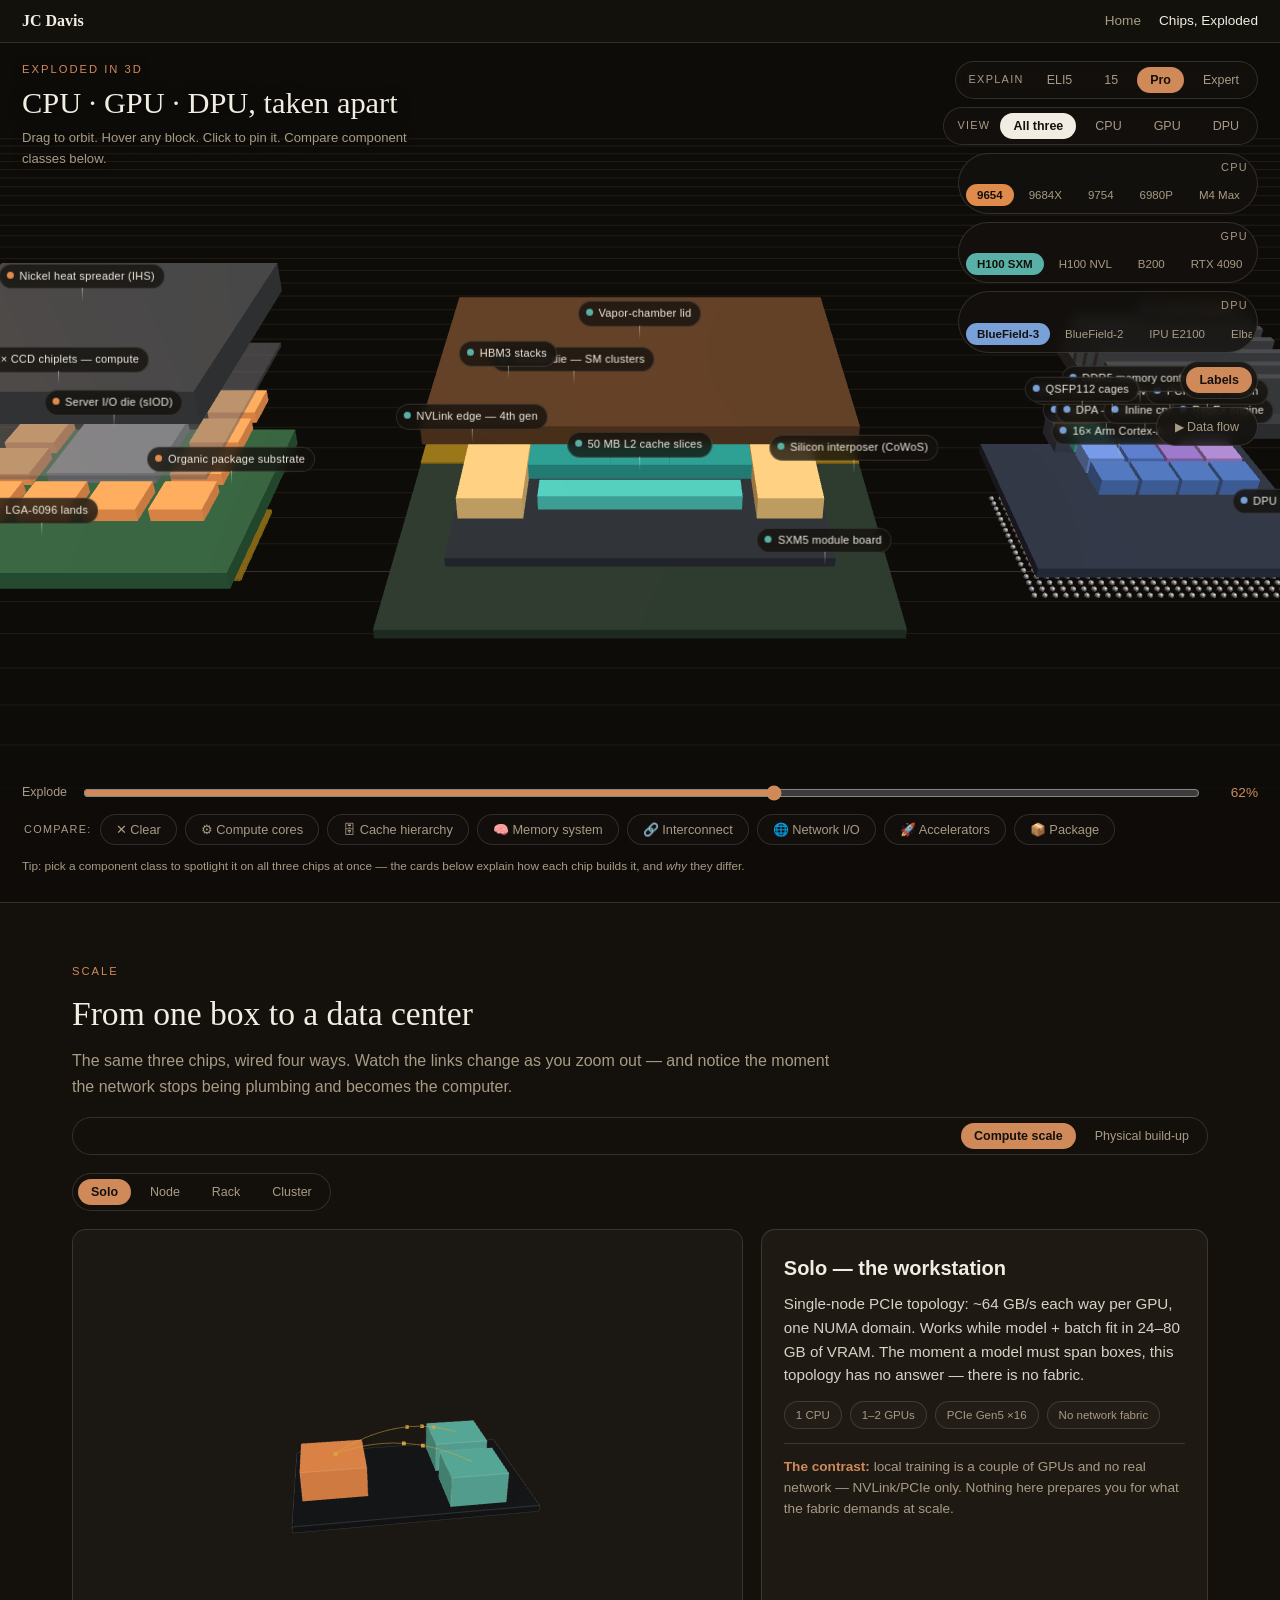
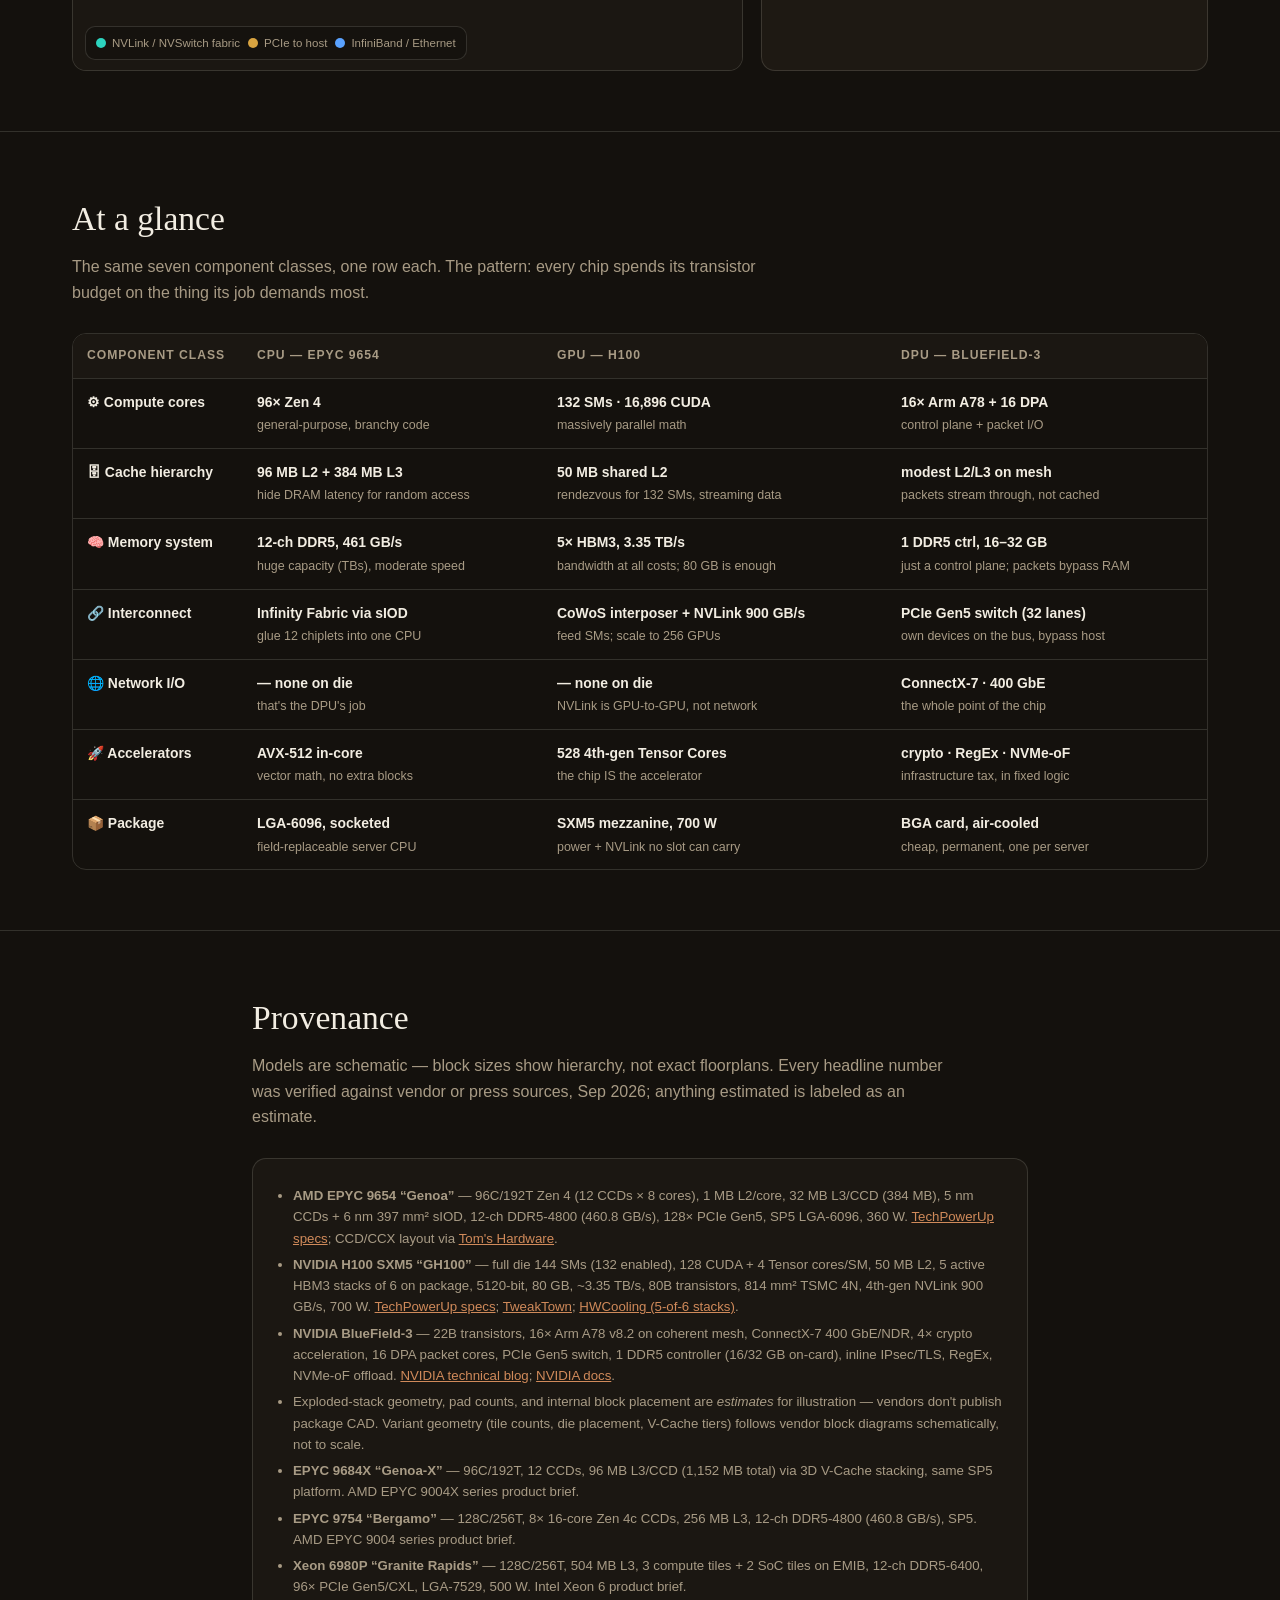
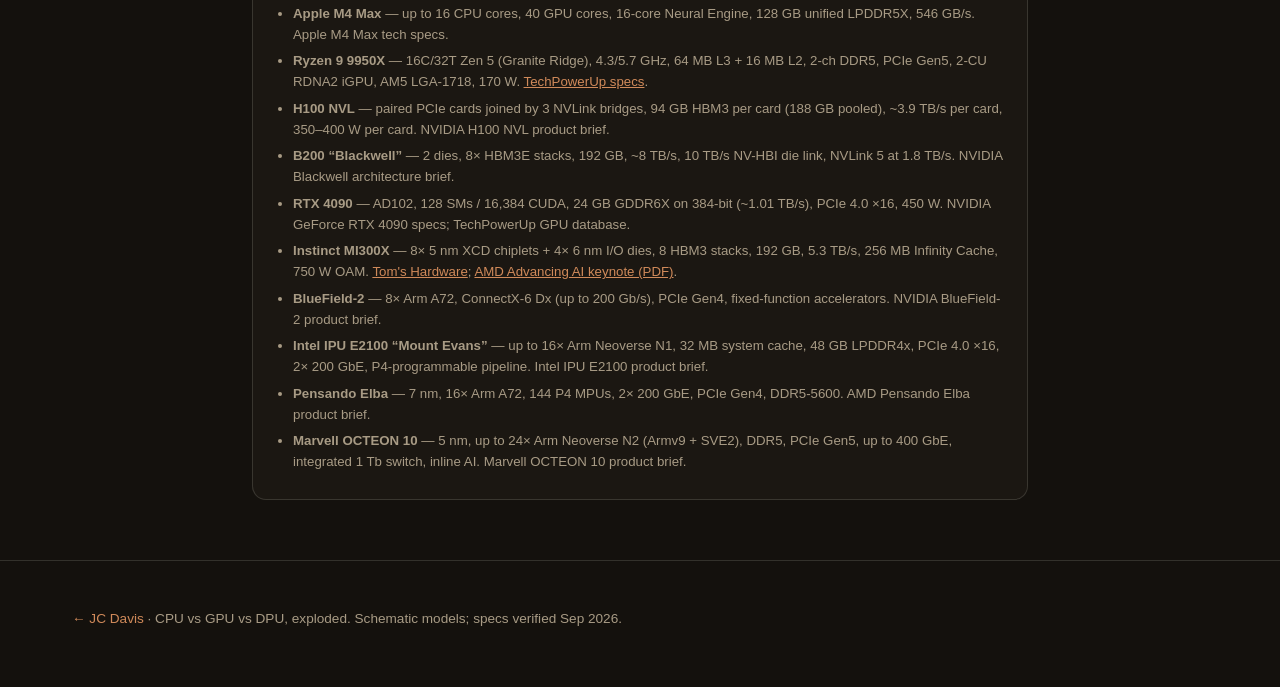
==== commit 25f96b23: "chips: filter variant pills by chip type; add OCP/open-standards disclosure - Variant pill groups no" ====
--- a/chips/index.html
+++ b/chips/index.html
@@ -250,6 +250,12 @@
 .seg .ybtn.on[data-layer="network"]{background:#5aa2ff;color:#14110d;font-weight:700}
 .seg .ybtn:not(.on){opacity:.45}
 .build-jump{display:inline-block;margin-top:4px;font-size:.82rem;color:var(--accent);text-decoration:none}
+/* open-standards disclosure in the physical build-up tab */
+.ocp-note{margin:2px 0 0;border:1px dashed var(--line);border-radius:10px;
+  padding:9px 13px;font-size:.78rem;color:var(--muted);line-height:1.55}
+.ocp-note summary{cursor:pointer;color:var(--accent);font-weight:600;font-size:.8rem}
+.ocp-note ul{margin:8px 0 2px;padding-left:18px;display:flex;flex-direction:column;gap:5px}
+.ocp-note li::marker{color:var(--accent)}
 @media(max-width:700px){
   .stage-hero{min-height:560px}
   .ovl-title{top:8px;left:12px;right:12px;max-width:none}
@@ -308,7 +314,7 @@
       <button class="pill" data-focus="gpu">GPU</button>
       <button class="pill" data-focus="dpu">DPU</button>
     </div>
-    <div class="seg variants" role="group" aria-label="CPU variant">
+    <div class="seg variants" data-vgroup="cpu" role="group" aria-label="CPU variant">
       <span class="cap">CPU</span>
       <div class="vpills">
         <button class="pill vbtn on" data-chip="cpu" data-variant="genoa">9654</button>
@@ -319,7 +325,7 @@
         <button class="pill vbtn" data-chip="cpu" data-variant="ryzen">9950X</button>
       </div>
     </div>
-    <div class="seg variants" role="group" aria-label="GPU variant">
+    <div class="seg variants" data-vgroup="gpu" role="group" aria-label="GPU variant">
       <span class="cap">GPU</span>
       <div class="vpills">
         <button class="pill vbtn on" data-chip="gpu" data-variant="h100-sxm">H100 SXM</button>
@@ -329,7 +335,7 @@
         <button class="pill vbtn" data-chip="gpu" data-variant="mi300x">MI300X</button>
       </div>
     </div>
-    <div class="seg variants" role="group" aria-label="DPU variant">
+    <div class="seg variants" data-vgroup="dpu" role="group" aria-label="DPU variant">
       <span class="cap">DPU</span>
       <div class="vpills">
         <button class="pill vbtn on" data-chip="dpu" data-variant="bf3">BlueField-3</button>
@@ -466,6 +472,15 @@
         <div id="build-pin" aria-live="polite"></div>
         <div class="manifest" id="build-manifest"></div>
         <p class="scale-contrast" id="build-contrast"></p>
+        <details class="ocp-note">
+          <summary>Open standards</summary>
+          <ul>
+            <li>This tab shows traditional enterprise gear: 19&Prime; 42U EIA racks, in-server redundant PSUs, rack PDU strips.</li>
+            <li>The Open Compute Project's Open Rack V3 instead specifies a 21&Prime; rack with centralized power shelves feeding a 48V-class busbar &mdash; no traditional PDUs &mdash; plus modular DC-MHS server sleds and standardized liquid-cooling specs.</li>
+            <li>Shared with open practice: N+1 redundant power, spine-leaf fabric, hot/cold-aisle layout, liquid cooling for dense AI racks.</li>
+            <li>These models are generic-industry illustrations, not OCP-certified designs.</li>
+          </ul>
+        </details>
       </aside>
     </div>
     </div>
@@ -3173,6 +3188,28 @@
   slider.addEventListener('input', function(){
     targetT = slider.value/100; sval.textContent = slider.value + '%';
   });
+  /* variant pill groups follow the chip-type selector: CPU shows only CPU
+     variants, GPU only GPU, DPU only DPU; 'All three' shows all groups.
+     Each chip keeps its own selected variant, so switching types can never
+     strand the page on a variant from another type — as a guard, if the
+     focused chip's stored selection is ever stale we fall back to that
+     chip's first variant. */
+  function syncVariantGroups(){
+    document.querySelectorAll('.seg.variants').forEach(function(g){
+      var ch = g.getAttribute('data-vgroup');
+      g.style.display = (focus === 'all' || focus === ch) ? '' : 'none';
+    });
+    if (focus === 'all') return;
+    var v = selVariant(focus);
+    if (!VARIANTS[focus] || !VARIANTS[focus][v]){
+      var first = VARIANTS[focus] ? Object.keys(VARIANTS[focus])[0] : null;
+      if (first) window.swapVariant(focus, first, false);
+      v = selVariant(focus);
+    }
+    document.querySelectorAll('.vpills .vbtn[data-chip="'+focus+'"]').forEach(function(x){
+      x.classList.toggle('on', x.getAttribute('data-variant') === v);
+    });
+  }
   document.querySelectorAll('[data-focus]').forEach(function(b){
     b.addEventListener('click', function(){
       focus = b.getAttribute('data-focus');
@@ -3182,6 +3219,7 @@
       ['cpu','gpu','dpu'].forEach(function(ch){
         chipGroups[ch].visible = (focus === 'all' || focus === ch);
       });
+      syncVariantGroups();
       if (mobile) {
         ty = focus === 'all' ? -7.5 : chipGroups[focus].position.y + 2.4;
         tx = 0;
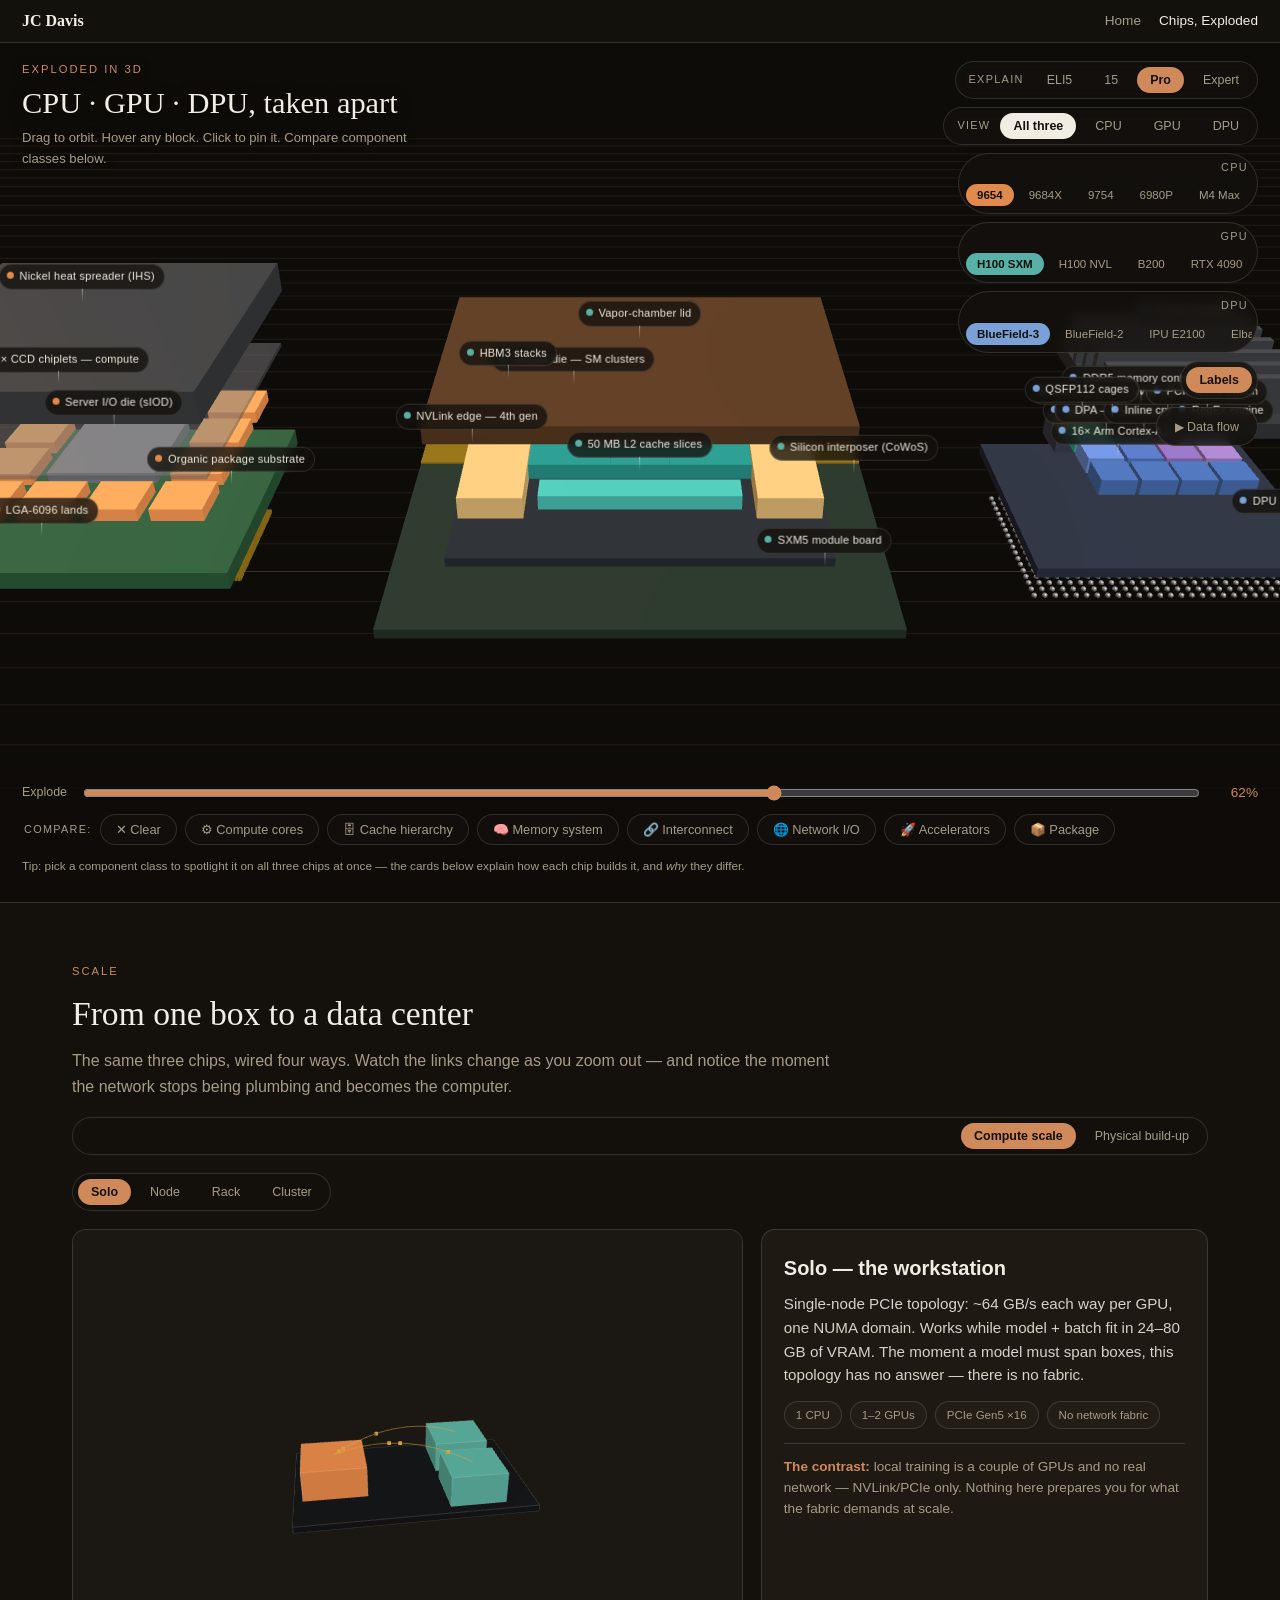
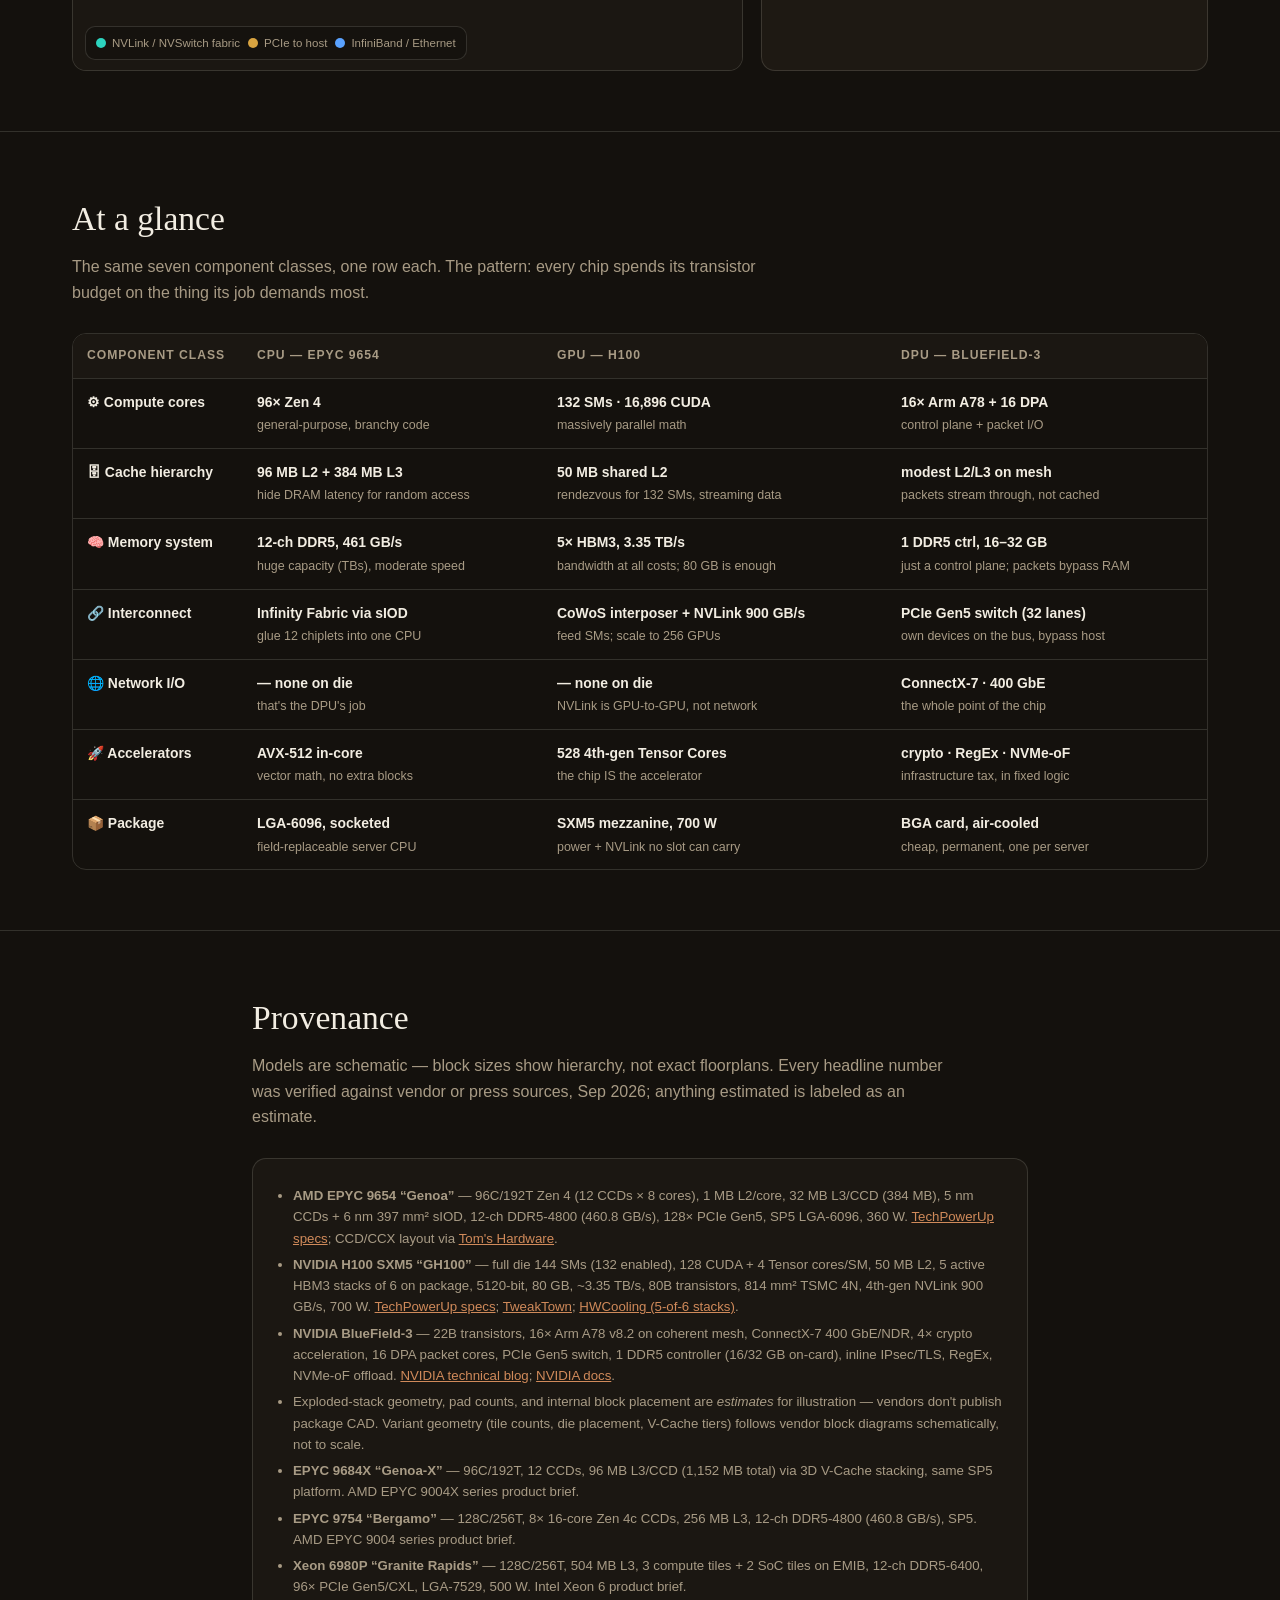
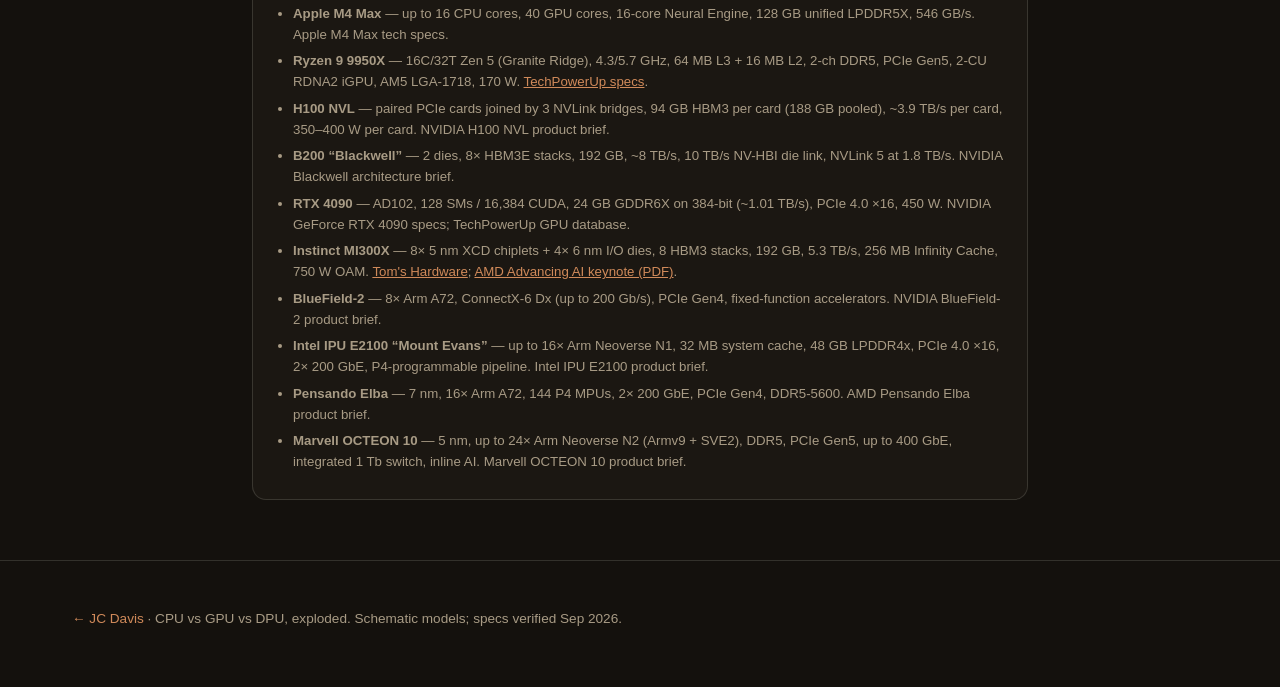
==== commit fe40381b: "mobile: legible labels, 44px touch targets, scroll affordances (PASS 1)" ====
--- a/chips/index.html
+++ b/chips/index.html
@@ -267,8 +267,25 @@
     background:linear-gradient(rgba(14,12,9,.88),transparent)}
   .seg{flex:0 0 auto;padding:3px}
   .seg .cap{display:none}
-  .pill{padding:4px 10px;font-size:.72rem}
+  .pill{padding:6px 14px;font-size:.78rem;min-height:44px;box-sizing:border-box}
+  .seg.variants .vbtn{min-height:44px;padding:8px 14px;font-size:.78rem}
+  .dpill{min-height:44px;padding:10px 18px}
+  .mitem{padding:12px 16px;min-height:44px;flex-shrink:0}
+  .flow-dots{display:flex}
+  .flow-dots button{position:relative}
+  .flow-dots button::after{content:"";position:absolute;left:-10px;right:-10px;top:-19px;bottom:-19px}
+  #pin .close,#vchange .close{min-width:44px;min-height:44px;display:inline-flex;align-items:center;justify-content:center}
+  /* horizontal scrollers: snap + right-edge fade so users can tell they scroll */
+  .vpills,.diff-row,.ovl-ctrl,.flow-grid{scroll-snap-type:x proximity;
+    scrollbar-width:none;
+    -webkit-mask-image:linear-gradient(90deg,#000 88%,transparent);
+    mask-image:linear-gradient(90deg,#000 88%,transparent)}
+  .vpills::-webkit-scrollbar,.diff-row::-webkit-scrollbar,.ovl-ctrl::-webkit-scrollbar,.flow-grid::-webkit-scrollbar{display:none}
+  .vpills>*,.diff-row>*,.ovl-ctrl>*,.flow-grid>*{scroll-snap-align:start}
   #pin{right:12px;left:12px;width:auto;bottom:178px;max-height:38%;overflow:auto}
+  #vchange{left:12px;bottom:178px;width:auto;max-width:calc(100vw - 24px)}
+  body{overflow-x:hidden}
+  #tip,#build-tip{max-width:min(78vw,250px);font-size:.85rem}
   .flow-grid{grid-template-columns:repeat(3,minmax(210px,1fr));overflow-x:auto;padding-bottom:2px}
   #flowbar{padding:8px 12px 10px}
   .ovl-dock{padding:16px 12px 8px}
@@ -3322,19 +3339,43 @@
   var v3 = new THREE.Vector3();
   function updateLabels(){
     var w = canvas.clientWidth, h = canvas.clientHeight;
+    var perChipCount = mobile ? {cpu:0, gpu:0, dpu:0} : null; /* narrow: cap labels/chip */
+    var placedHero = mobile ? [] : null; /* narrow: vertical de-collision */
     labels.forEach(function(L){
       var show = labelsOn && chipGroups[L.chip] && chipGroups[L.chip].visible;
       if (show && diffClass){
         var p = PARTS[L.part];
         show = !!(p && p.cls.indexOf(diffClass) >= 0);
       }
+      if (mobile && show){
+        /* narrow screen: hide non-focused chips' labels, cap at 8/chip in
+           creation (DOM) order so they stop stacking on each other */
+        if (focus !== 'all' && L.chip !== focus){ show = false; }
+        else if (perChipCount[L.chip] >= 8){ show = false; }
+        else perChipCount[L.chip]++;
+      }
       if (!show){ L.el.style.display='none'; return; }
       L.obj.getWorldPosition(v3); v3.x+=L.off.x; v3.y+=L.off.y; v3.z+=L.off.z;
       v3.project(camera);
       if (v3.z > 1 || v3.z < -1){ L.el.style.display='none'; return; }
+      var lx=((v3.x*0.5+0.5)*w), ly=((-v3.y*0.5+0.5)*h);
+      if (mobile){
+        /* .label sits above its anchor via translate(-50%,-130%); drop any
+           label whose box overlaps an already-placed one by >50% */
+        var lw=L.el.offsetWidth||90, lh=(L.el.offsetHeight||20)+14;
+        var bx=lx-lw/2, by=ly-lh, keep=true;
+        for (var pi=0; keep && pi<placedHero.length; pi++){
+          var pp=placedHero[pi];
+          var ix=Math.min(bx+lw,pp.x+pp.w)-Math.max(bx,pp.x);
+          var iy=Math.min(by+lh,pp.y+pp.h)-Math.max(by,pp.y);
+          if (ix>0 && iy>0 && (ix*iy)>0.5*lw*lh) keep=false;
+        }
+        if (!keep){ L.el.style.display='none'; return; }
+        placedHero.push({x:bx, y:by, w:lw, h:lh});
+      }
       L.el.style.display='block';
-      L.el.style.left = ((v3.x*0.5+0.5)*w)+'px';
-      L.el.style.top = ((-v3.y*0.5+0.5)*h)+'px';
+      L.el.style.left = lx+'px';
+      L.el.style.top = ly+'px';
       L.el.classList.toggle('dim', false);
     });
   }
@@ -4203,13 +4244,30 @@
       t[2]+(camBase.pos[2]-t[2])*zoom);
     camera.lookAt(t[0],t[1],t[2]);
     var w=canvas.clientWidth, h=canvas.clientHeight;
+    var narrowBuild = w < 700; /* narrow: thin labels + de-collide */
+    var placedBuild = narrowBuild ? [] : null;
     labels.forEach(function(L){
       if(L.el.style.display==='none') return;
       L.obj.getWorldPosition(v3); v3.y+=L.dy;
       v3.project(camera);
       if(v3.z>1||v3.z<-1){ L.el.style.display='none'; return; }
-      L.el.style.left=((v3.x*0.5+0.5)*w)+'px';
-      L.el.style.top=((-v3.y*0.5+0.5)*h)+'px';
+      var bx=((v3.x*0.5+0.5)*w), by=((-v3.y*0.5+0.5)*h);
+      if (narrowBuild){
+        /* .label sits above its anchor via translate(-50%,-130%); drop any
+           label whose box overlaps an already-placed one by >50% */
+        var lw=L.el.offsetWidth||90, lh=(L.el.offsetHeight||20)+14;
+        var lxl=bx-lw/2, lyt=by-lh, keep=placedBuild.length<10;
+        for (var pi=0; keep && pi<placedBuild.length; pi++){
+          var pp=placedBuild[pi];
+          var ix=Math.min(lxl+lw,pp.x+pp.w)-Math.max(lxl,pp.x);
+          var iy=Math.min(lyt+lh,pp.y+pp.h)-Math.max(lyt,pp.y);
+          if (ix>0 && iy>0 && (ix*iy)>0.5*lw*lh) keep=false;
+        }
+        if (!keep){ L.el.style.display='none'; return; }
+        placedBuild.push({x:lxl, y:lyt, w:lw, h:lh});
+      }
+      L.el.style.left=bx+'px';
+      L.el.style.top=by+'px';
     });
     renderer.render(scene,camera);
   })();
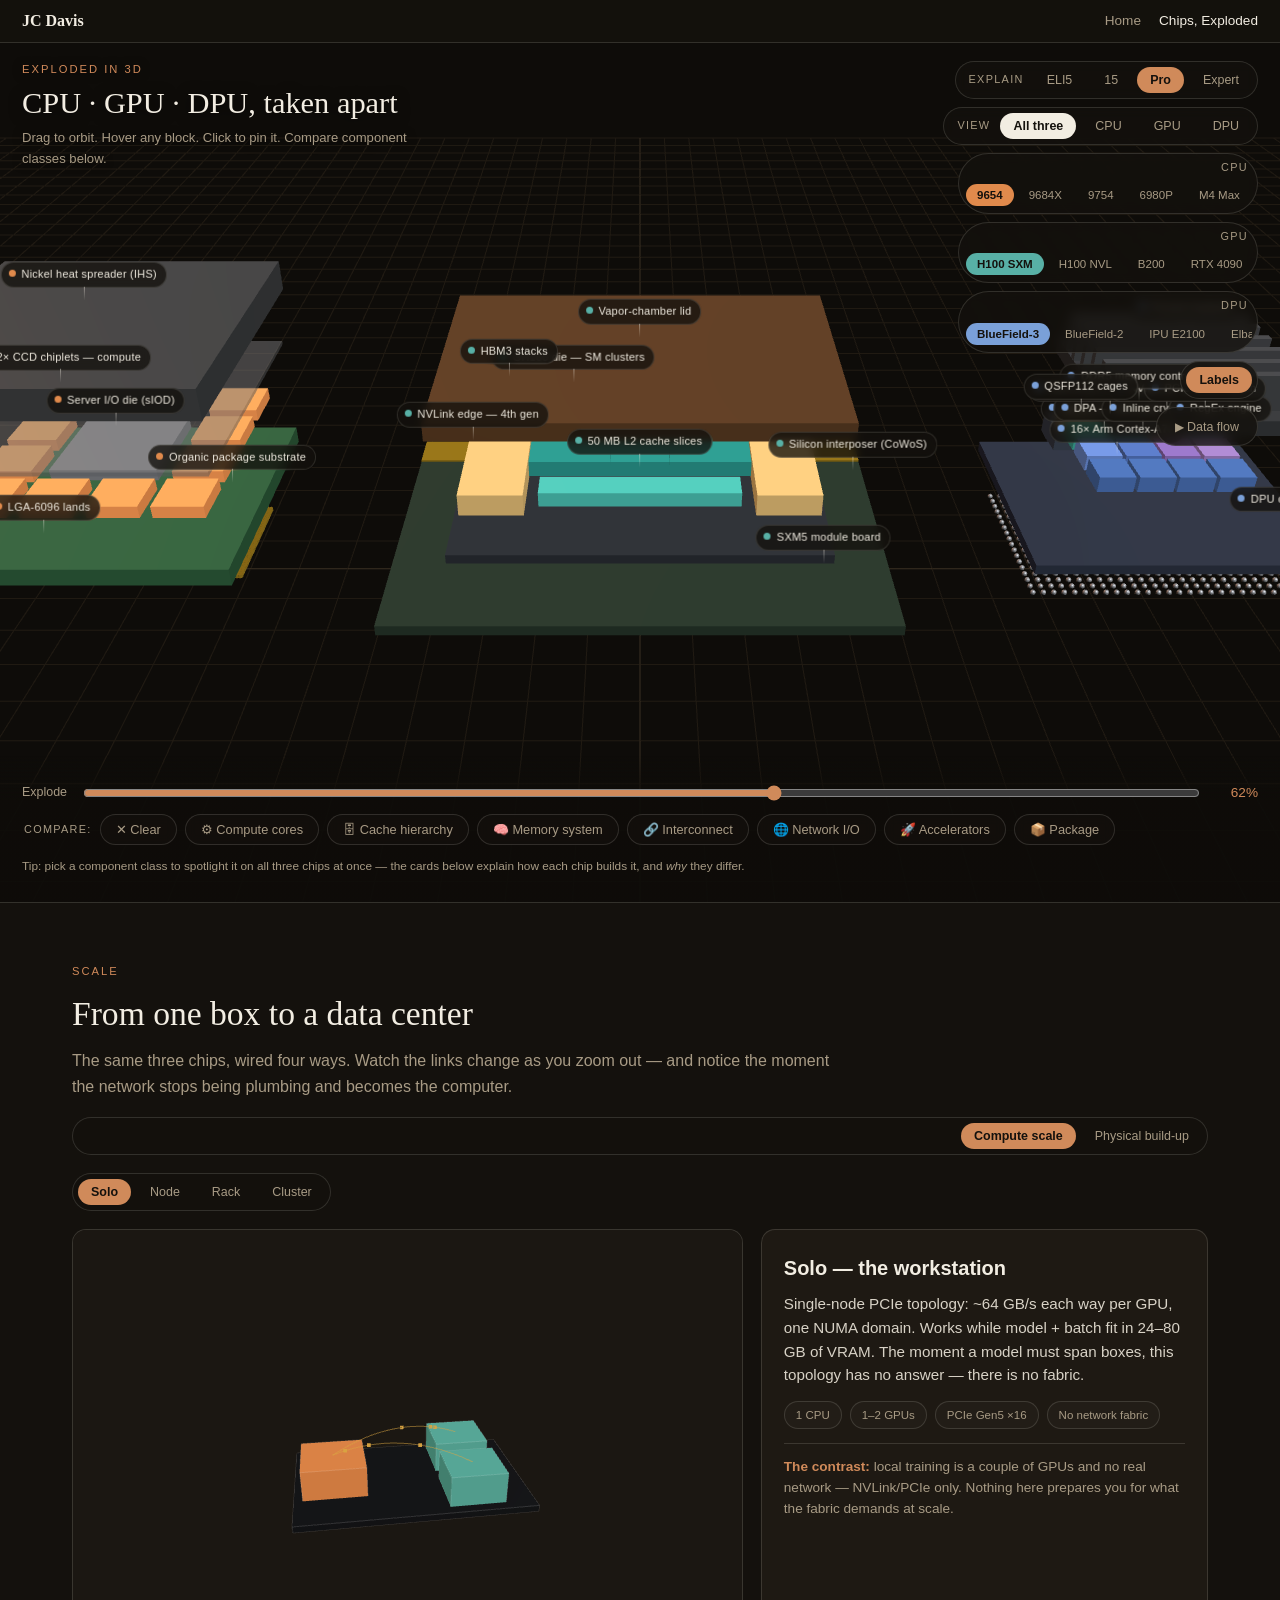
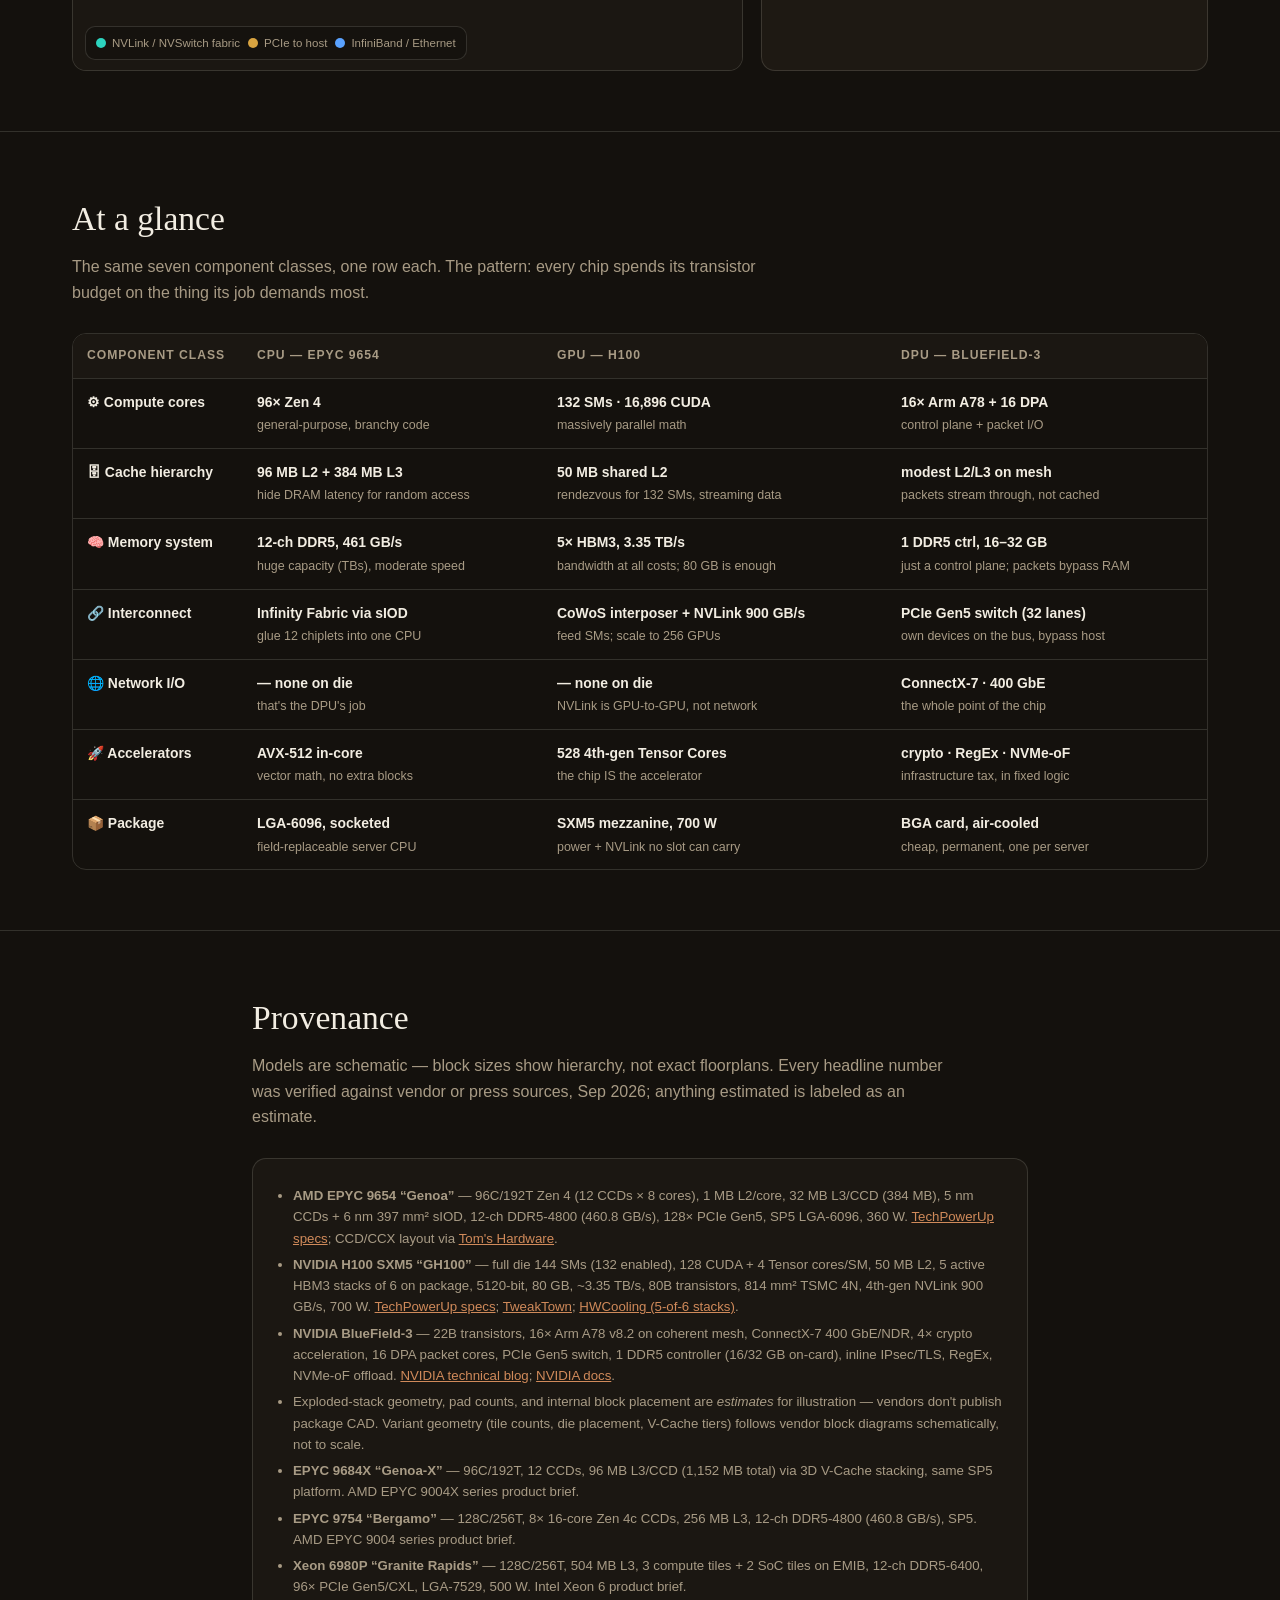
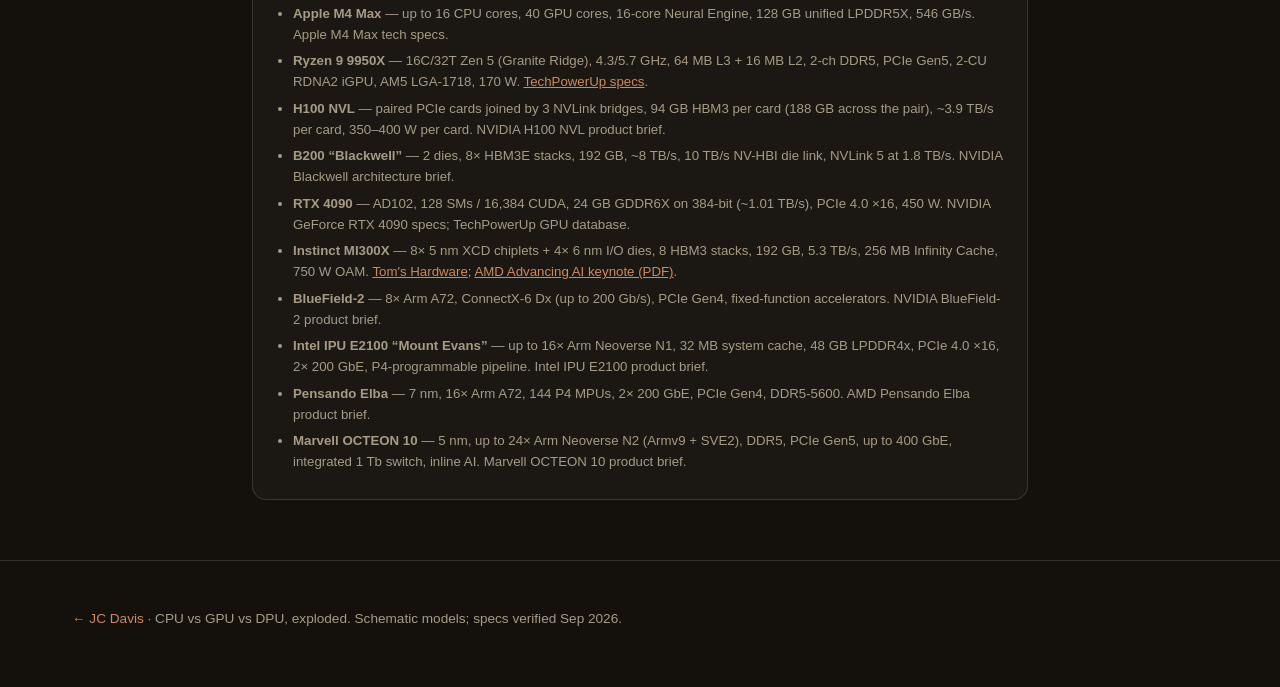
==== commit e85ebd75: "accuracy: fact-check specs, remove slop, sharpen depth levels (PASS 2)" ====
--- a/chips/index.html
+++ b/chips/index.html
@@ -577,7 +577,7 @@
         <li><b>Xeon 6980P “Granite Rapids”</b> — 128C/256T, 504 MB L3, 3 compute tiles + 2 SoC tiles on EMIB, 12-ch DDR5-6400, 96× PCIe Gen5/CXL, LGA-7529, 500 W. Intel Xeon 6 product brief.</li>
         <li><b>Apple M4 Max</b> — up to 16 CPU cores, 40 GPU cores, 16-core Neural Engine, 128 GB unified LPDDR5X, 546 GB/s. Apple M4 Max tech specs.</li>
         <li><b>Ryzen 9 9950X</b> — 16C/32T Zen 5 (Granite Ridge), 4.3/5.7 GHz, 64 MB L3 + 16 MB L2, 2-ch DDR5, PCIe Gen5, 2-CU RDNA2 iGPU, AM5 LGA-1718, 170 W. <a href="https://www.techpowerup.com/cpu-specs/ryzen-9-9950x.c3649">TechPowerUp specs</a>.</li>
-        <li><b>H100 NVL</b> — paired PCIe cards joined by 3 NVLink bridges, 94 GB HBM3 per card (188 GB pooled), ~3.9 TB/s per card, 350–400 W per card. NVIDIA H100 NVL product brief.</li>
+        <li><b>H100 NVL</b> — paired PCIe cards joined by 3 NVLink bridges, 94 GB HBM3 per card (188 GB across the pair), ~3.9 TB/s per card, 350–400 W per card. NVIDIA H100 NVL product brief.</li>
         <li><b>B200 “Blackwell”</b> — 2 dies, 8× HBM3E stacks, 192 GB, ~8 TB/s, 10 TB/s NV-HBI die link, NVLink 5 at 1.8 TB/s. NVIDIA Blackwell architecture brief.</li>
         <li><b>RTX 4090</b> — AD102, 128 SMs / 16,384 CUDA, 24 GB GDDR6X on 384-bit (~1.01 TB/s), PCIe 4.0 ×16, 450 W. NVIDIA GeForce RTX 4090 specs; TechPowerUp GPU database.</li>
         <li><b>Instinct MI300X</b> — 8× 5 nm XCD chiplets + 4× 6 nm I/O dies, 8 HBM3 stacks, 192 GB, 5.3 TB/s, 256 MB Infinity Cache, 750 W OAM. <a href="https://www.tomshardware.com/pc-components/cpus/amd-unveils-instinct-mi300x-gpu-and-mi300a-apu-claims-up-to-16x-lead-over-nvidias-competing-gpus">Tom's Hardware</a>; <a href="https://www.amd.com/content/dam/amd/en/documents/advancing-ai-keynote.pdf">AMD Advancing AI keynote (PDF)</a>.</li>
@@ -767,7 +767,7 @@
  eli5:'A modest bookshelf for the DPU’s own notes — nowhere near as big as the computer’s memory, because packets don’t sit around.',
  fifteen:'One DDR5 controller feeding 16–32 GB of soldered on-card memory — plenty for an OS and control software, tiny next to a server’s terabytes.',
  pro:'Single DRAM controller, 16/32 GB DDR5-5200/5600 soldered. Sized for control-plane + buffering; the data plane streams through, it doesn’t live here.',
- expert:'Memory bandwidth ~5× BlueField-2 per NVIDIA; still an order below server DDR5 subsystems — by design, since bulk data bypasses DRAM via accelerators.'},
+ expert:'Memory bandwidth ~5× BlueField-2 (est.); still an order below server DDR5 subsystems — by design, since bulk data bypasses DRAM via accelerators.'},
 'dpu-qsfp':{chip:'dpu',cls:['network'],name:'QSFP112 cages',
  spec:['2× 400G ports','Hot-pluggable optics','Front of card'],
  eli5:'The two chunky sockets where the fat network cables plug in — the DPU’s front doors.',
@@ -803,8 +803,8 @@
  spec:['DDR5-6400 controllers','PCIe Gen5 / CXL','2 tiles flanking compute'],
  eli5:'The helper-tiles on the ends — they handle the memory sticks and the wires to the outside world, like the post office in Genoa.',
  fifteen:'Intel 7 SoC tile: DDR5-6400 memory controllers and PCIe Gen5/CXL lanes, flanking the compute tiles and linked by EMIB bridges.',
- pro:'2× SoC tiles carry the 12 DDR5-6400 channels (921.6 GB/s) and 96 PCIe Gen5/CXL lanes. I/O on the older, cheaper Intel 7 node — the economic logic of disaggregation.',
- expert:'Node partitioning: compute on Intel 3, I/O on Intel 7. EMIB bridges replace the sIOD star; bandwidth per socket doubles Genoa via DDR5-6400.'},
+ pro:'2× SoC tiles carry the 12 DDR5-6400 channels (614.4 GB/s) and 96 PCIe Gen5/CXL lanes. I/O on the older, cheaper Intel 7 node — the economic logic of disaggregation.',
+ expert:'Node partitioning: compute on Intel 3, I/O on Intel 7. EMIB bridges replace the sIOD star; bandwidth per socket grows ~1.3× over Genoa (460.8 → 614.4 GB/s).'},
 'cpu-emib':{chip:'cpu',cls:['interconnect'],name:'EMIB bridges',
  spec:['Silicon bridge in substrate','Die-to-die links','~GB/s per bridge class'],
  eli5:'Tiny silicon bridges buried in the package floor, carrying messages between the tiles — like secret tunnels under the floorboards.',
@@ -959,11 +959,11 @@
   pro:'HBM3E at ~9.6 Gbps/pin class, 4096-bit per stack pair. The bandwidth the doubled transistor budget needs to stay fed.',
   expert:'~4 TB/s per die of memory bandwidth, matched to the 10 TB/s NV-HBI — a balanced roofline by design.'},
  'h100-nvl':{name:'HBM3 stacks (per card)',
-  spec:['94 GB / card','~3.9 TB/s / card','188 GB pooled'],
+  spec:['94 GB / card','~3.9 TB/s / card','188 GB across the pair'],
   eli5:'Each card’s own memory towers — 94 gigabytes per card, 188 when the twins pool together.',
   fifteen:'Per-card HBM3: 94 GB at ~3.9 TB/s. Two cards pool to 188 GB for big-model inference over the NVLink bridges.',
-  pro:'94 GB HBM3 per GPU, ~3.9 TB/s each. Capacity (188 GB pooled) over SXM’s bandwidth — the inference SKU tradeoff.',
-  expert:'Same HBM3 generation as SXM, more capacity per card. The pooled 188 GB targets tensor-parallel LLM serving.'},
+  pro:'94 GB HBM3 per GPU, ~3.9 TB/s each. Capacity (188 GB across the pair) over SXM’s bandwidth — the inference SKU tradeoff.',
+  expert:'Same HBM3 generation as SXM, more capacity per card. The 188 GB across the pair targets tensor-parallel LLM serving \u2014 each card still keeps its 94 GB local.'},
  'mi300x':{name:'HBM3 stacks',
   spec:['8× stacks','192 GB total','5.3 TB/s'],
   eli5:'Eight memory towers ringed around the chiplets — 192 gigabytes for giant AI models.',
@@ -1129,7 +1129,7 @@
   spec:['PCIe 4.0','Host + devices','DMA'],
   eli5:'The older, slower slide to the computer — PCIe 4 instead of 5.',
   fifteen:'PCIe Gen4: BF2’s host interface and device switch. Half the per-lane speed of Gen5.',
-  pro:'Gen4 ×16: 256 GB/s each way. Enough for 200G line rate with headroom — the balanced BF2 design.',
+  pro:'Gen4 ×16: ~32 GB/s each way. Enough for 200G line rate with headroom — the balanced BF2 design.',
   expert:'Gen4 matches the 200G network: no wasted SERDES. The BF3 jump to Gen5 pairs with 400G.'},
  'e2100':{name:'PCIe 4.0 ×16',
   spec:['PCIe 4.0 ×16','Host interface','NVMe-oF initiator'],
@@ -1147,7 +1147,7 @@
   spec:['PCIe 5.0','Host + devices','400G+ headroom'],
   eli5:'The newest, fastest slide — PCIe 5, ready for 400-gigabit traffic and more.',
   fifteen:'PCIe 5.0 ×16: OCTEON 10’s host link, with headroom past 400G.',
-  pro:'Gen5 ×16: 512 GB/s each way — headroom for 400G plus devices. The modern I/O pairing for a 5 nm DPU.',
+  pro:'Gen5 ×16: ~64 GB/s each way — headroom for 400G plus devices. The modern I/O pairing for a 5 nm DPU.',
   expert:'Gen5 matches the 400G network with margin. The 5 nm SoC gets the 5th-gen I/O it deserves.'}
 };
 PVAR['dpu-qsfp'] = {
@@ -1174,7 +1174,7 @@
   eli5:'The newest, biggest fiber doors — up to 400 gigabits.',
   fifteen:'QSFP-DD: up to 400 GbE pluggable optics for the OCTEON 10.',
   pro:'QSFP-DD at 400G: the current datacenter standard. Pluggable keeps the DPU fiber-agnostic.',
-  expert:'QSFP-DD doubles QSFP56’s density/speed. 400G today, 800G-capable connector for tomorrow.'}
+  expert:'QSFP-DD doubles QSFP56’s lane count in the same cage. 400G today, 800G-capable connector for tomorrow.'}
 };
 var CHIP_MODEL = {cpu:'AMD EPYC 9654 “Genoa”', gpu:'NVIDIA H100 SXM5 “GH100”', dpu:'NVIDIA BlueField-3'};
 
@@ -1271,15 +1271,15 @@
 'granite':{
   name:'Intel Xeon 6980P “Granite Rapids”', short:'Xeon 6980P',
   cmp:{dies:'3× compute tiles + 2× SoC tiles · 128C/256T', cache:'504 MB L3 (168 MB/tile) + 256 MB L2',
-    mem:'12-ch DDR5-6400 · 921.6 GB/s', io:'EMIB bridges · 6× UPI · 96× PCIe Gen5/CXL',
+    mem:'12-ch DDR5-6400 · 614.4 GB/s', io:'EMIB bridges · 6× UPI · 96× PCIe Gen5/CXL',
     net:'— none on die', accel:'AMX + AVX-512', pkg:'LGA-7529 · 500 W'},
-  glance:{compute:'128× Redwood Cove', cache:'256 MB L2 + 504 MB L3', memory:'12-ch DDR5-6400, 922 GB/s',
+  glance:{compute:'128× Redwood Cove', cache:'256 MB L2 + 504 MB L3', memory:'12-ch DDR5-6400, 614 GB/s',
     interconnect:'EMIB + UPI mesh', network:'— none on die', accel:'AMX + AVX-512', package:'LGA-7529, 500 W'},
   note:{
     eli5:'Intel builds its giant differently: three big thinking-tiles plus two helper-tiles for memory and wires, stitched together with tiny bridges.',
     fifteen:'Granite Rapids splits the CPU into 3 Intel 3 compute tiles (44 cores each) and 2 Intel 7 SoC tiles, stitched by EMIB bridges — tiles in a row, not chiplets around an I/O die.',
-    pro:'Disaggregated differently than EPYC: compute tiles on Intel 3, I/O on Intel 7, EMIB die-to-die. 504 MB L3, 12-ch DDR5-6400 (922 GB/s), 96 PCIe Gen5/CXL lanes, 500 W.',
-    expert:'Tile architecture: 3× ~44-core compute tiles + 2 SoC tiles; EMIB replaces the sIOD star. Memory bandwidth doubles Genoa’s (DDR5-6400); TDP hits 500 W on LGA-7529.'},
+    pro:'Disaggregated differently than EPYC: compute tiles on Intel 3, I/O on Intel 7, EMIB die-to-die. 504 MB L3, 12-ch DDR5-6400 (614 GB/s), 96 PCIe Gen5/CXL lanes, 500 W.',
+    expert:'Tile architecture: 3× ~44-core compute tiles + 2 SoC tiles; EMIB replaces the sIOD star. Memory bandwidth ~1.3× Genoa’s (614.4 vs 460.8 GB/s); TDP hits 500 W on LGA-7529.'},
   pulse:['cpu-ctile','cpu-soctile','cpu-emib'],
   geo:{sub:[6.8,4.8], pads:'lga', padsN:[80,42], tim:true,
     tiles:[
@@ -1501,15 +1501,15 @@
 'h100-nvl':{
   name:'NVIDIA H100 NVL (PCIe pair)', short:'H100 NVL',
   cmp:{dies:'2× GH100-class dies · paired cards', cache:'50 MB shared L2 per GPU',
-    mem:'94 GB HBM3 per GPU · 188 GB pooled · ~3.9 TB/s each', io:'3× NVLink bridges between cards',
+    mem:'94 GB HBM3 per GPU · 188 GB across the pair · ~3.9 TB/s each', io:'3× NVLink bridges between cards',
     net:'— GPU-to-GPU NVLink, no network', accel:'4th-gen Tensor Cores per GPU', pkg:'2× PCIe cards · 350–400 W each'},
-  glance:{compute:'132 SMs × 2 cards', cache:'50 MB L2 per GPU', memory:'188 GB pooled HBM3',
+  glance:{compute:'132 SMs × 2 cards', cache:'50 MB L2 per GPU', memory:'188 GB across the pair HBM3',
     interconnect:'3× NVLink bridges', network:'— none on die', accel:'4th-gen Tensor Cores × 2', package:'PCIe pair, 350–400 W/card'},
   note:{
-    eli5:'Two H100 cards sold as twins, holding hands with three golden bridges on top so they share one giant 188 GB memory.',
+    eli5:'Two H100 cards sold as twins, holding hands with three golden bridges on top \u2014 each keeps its own 94 GB.',
     fifteen:'H100 NVL is a PCIe pair: two cards, three NVLink bridges across the top, 94 GB HBM3 each — built for LLM inference where SXM boards won’t fit.',
     pro:'Dual-GPU PCIe product: full GH100-class dies, ~3.9 TB/s HBM3 each, 350–400 W per card. The bridges give GPU-direct bandwidth without NVSwitch.',
-    expert:'Inference SKU: capacity (188 GB pooled) over SXM’s bandwidth; NVLink bridges provide the all-reduce path for tensor-parallel serving across the pair.'},
+    expert:'Inference SKU: capacity (188 GB across the pair) over SXM’s bandwidth; NVLink bridges provide the all-reduce path for tensor-parallel serving across the pair.'},
   pulse:['gpu-nvlink','gpu-hbm'],
   geo:{kind:'dualcard', pads:'pcie',
     cards:[{x:-4.7},{x:4.7}], cardW:7.5, cardD:4.5,
@@ -1636,7 +1636,7 @@
   eli5:'Sixteen slimmer workers per neighborhood instead of eight — 128 workers total.',
   fifteen:'Zen 4c: 16 efficiency-tuned cores per CCD × 8 CCDs = 128C/256T. Same SP5 platform, denser compute.',
   pro:'Zen 4c trades per-core muscle for density: 16 cores share 32 MB L3. Perf/socket and perf/watt up, perf/core down.',
-  expert:'Zen 4c trims structures (smaller L2, lower clocks) for area. The cloud-native core: throughput per socket is the metric.'
+  expert:'Zen 4c trims structures (denser SRAM, lower clocks) for area. The cloud-native core: throughput per socket is the metric.'
  },
  'granite':{
   eli5:'128 workers too — but built from three big compute tiles instead of twelve small chiplets.',
@@ -1733,7 +1733,7 @@
  'octeon10':{
   eli5:'The newest, fastest slide — PCIe 5, ready for 400-gigabit traffic.',
   fifteen:'PCIe 5.0 ×16: OCTEON 10’s host link, with headroom past 400G.',
-  pro:'Gen5 ×16: 512 GB/s each way — headroom for 400G plus devices. The modern pairing for a 5 nm DPU.',
+  pro:'Gen5 ×16: ~64 GB/s each way — headroom for 400G plus devices. The modern pairing for a 5 nm DPU.',
   expert:'Gen5 matches 400G with margin. The 5 nm SoC gets the 5th-gen I/O it deserves.'
  },
 },
@@ -1864,7 +1864,7 @@
   eli5:'The newest, biggest fiber doors — up to 400 gigabits.',
   fifteen:'QSFP-DD: up to 400 GbE pluggable optics for the OCTEON 10.',
   pro:'QSFP-DD at 400G: the current datacenter standard. 800G-capable connector for tomorrow.',
-  expert:'QSFP-DD doubles QSFP56’s density/speed. The forward path to 800G.'
+  expert:'QSFP-DD doubles QSFP56’s lane count in the same cage. The forward path to 800G.'
  },
 },
 'network':{
@@ -2039,7 +2039,7 @@
   dpu:{how:'Inline crypto (bump-in-the-wire IPsec/TLS), RegEx for IDS/DPI, NVMe-oF offload, DPA for programmable data-path.',why:'Each engine maps to a hyperscaler tax line-item: encryption, security scanning, storage virtualization. Fixed logic = line-rate at milliwatts per Gb/s.'}},
  expert:{what:'Accelerators as economic instruments: each block exists because its workload’s $/op on general cores exceeded the NRE of fixed logic.',
   cpu:{how:'Zen 4 AVX-512: 256-bit physical datapath, 2-cycle 512-bit ops; VNNI-INT8, BF16 convert. Kept in-core to preserve x86’s unified memory/ISA model.',why:'AMD chose compatibility over a separate matrix block (unlike Intel AMX) — the bet that in-core vectors suffice for CPU-attached AI inference.'},
-  gpu:{how:'Tensor Core 4th gen: 256×256×? systolic MMA, FP8 E4M3/E5M2, sparsity 2:4 with metadata, Transformer Engine auto-scales precision per tensor.',why:'Matmul is >90% of training FLOPs; a dedicated datapath yields ~10× perf/area over SIMT. DPX hints at the next domain: dynamic programming.'},
+  gpu:{how:'Tensor Core 4th gen: systolic MMA array, FP8 E4M3/E5M2, sparsity 2:4 with metadata, Transformer Engine auto-scales precision per tensor.',why:'Matmul is >90% of training FLOPs; a dedicated datapath yields ~10× perf/area over SIMT. DPX hints at the next domain: dynamic programming.'},
   dpu:{how:'Crypto: inline AES-GCM at 400G; RegEx: NFA/DFA in HW for Morpheus IDS; NVMe-oF: full target/initiator; DPA covers the programmable remainder.',why:'Amdahl for infrastructure: fixed chores → fixed logic at line rate; variable chores → DPA cores. The A78s only handle exceptions — the ideal division.'}}},
 package:{
  title:'📦 Package',
@@ -2864,7 +2864,7 @@
     stages: [
       stageAs(FLOW.cpu.stages[0], ['cpu-soctile'], 'DDR5 \u2192 SoC tiles', {
         eli5:'Data arrives from twelve memory sticks into the two helper tiles at the edges.',
-        fifteen:'12-channel DDR5-6400 lands in the SoC tiles \u2014 up to 921.6 GB/s, the front door for 128 cores.',
+        fifteen:'12-channel DDR5-6400 lands in the SoC tiles \u2014 up to 614.4 GB/s, the front door for 128 cores.',
         pro:'DDR5-6400 across 12 channels into the SoC tiles; CXL and 96 PCIe Gen5 lanes hang off the same tiles.',
         expert:'SoC tiles (Intel 7) host the memory controllers; compute tiles (Intel 3) are pure cores \u2014 disaggregation by function, not just yield.'}),
       stageAs(FLOW.cpu.stages[1], ['cpu-soctile','cpu-ctile'], 'EMIB \u2192 L3', {
@@ -2917,7 +2917,7 @@
       stageAs(FLOW.cpu.stages[2], ['cpu-ccd'], 'L3 \u2192 L2 \u2192 Zen 4c core', {
         eli5:'Each neighborhood has twice as many workers \u2014 smaller desks, but 128 of them.',
         fifteen:'Zen 4c cores: 16 dense cores per CCD sharing 32 MB L3 \u2014 throughput over single-thread speed.',
-        pro:'Zen 4c halves the L2 per core and shares L3 wider \u2014 the cloud-native trade: more threads per watt.',
+        pro:'Zen 4c keeps the 1 MB L2 per core, then shrinks the core ~35% with denser SRAM and lower clocks \u2014 the cloud-native trade: more threads per watt.',
         expert:'Bergamo\u2019s CCD doubles core count by shrinking structures; the flow is identical to Genoa, the density is the story.'}),
       FLOW.cpu.stages[3]
     ]
@@ -2929,9 +2929,9 @@
       FLOW.gpu.stages[1],
       FLOW.gpu.stages[2],
       stageAs(FLOW.gpu.stages[3], ['gpu-hbm','gpu-nvlink'], 'HBM / NVLink bridges', {
-        eli5:'Answers go back to the towers \u2014 or zoom across the three golden bridges to the card next door, sharing 188 GB as one pool.',
-        fifteen:'Results write back to HBM \u2014 or cross the NVLink bridges at 900 GB/s to the twin card.',
-        pro:'Two 94 GB cards behave as one 188 GB pool over NVLink bridges; bridge bandwidth sets the tensor-parallel ceiling.',
+        eli5:'Answers go back to the towers, or zoom across the three golden bridges to the card next door — the twins team up like one big 188 GB workspace, but each card\u2019s half of the memory stays on its own card.',
+        fifteen:'Results write back to HBM \u2014 or cross the NVLink bridges at 600 GB/s to the twin card.',
+        pro:'Two 94 GB cards behave as one 188 GB workspace over NVLink bridges; bridge bandwidth sets the tensor-parallel ceiling.',
         expert:'NVL is the PCIe-friendly H100: no SXM baseboard needed, at the cost of bridge-limited GPU-to-GPU bandwidth vs NVSwitch fabrics.'})
     ]
   };
@@ -2946,7 +2946,7 @@
       stageAs(FLOW.gpu.stages[1], ['gpu-l2'], 'L2 \u2192 SM array', {
         eli5:'The table hands each of the 128 teams its piece of the puzzle.',
         fifteen:'The crossbar broadcasts tiles to 128 SMs; each SM\u2019s warps chew through them in lockstep.',
-        pro:'AD102\u2019s XBAR fans tiles to 11 GPCs; the same data-parallel story as H100, air-cooled.',
+        pro:'AD102\u2019s XBAR fans tiles to the GPCs; the same data-parallel story as H100, air-cooled.',
         expert:'Monolithic AD102 \u2014 NVIDIA\u2019s biggest gaming die, still one piece of silicon.'}),
       stageAs(FLOW.gpu.stages[2], ['gpu-gpc'], 'CUDA + Tensor compute', {
         eli5:'16,384 tiny workers plus matrix helpers crunch the pixels and the AI math.',
@@ -3457,8 +3457,8 @@
     cap:{
       eli5:'A supercomputer building block: eight GPUs gossiping over golden bridges, two CPUs in charge, and two DPUs handling all the mail to the outside world.',
       fifteen:'The AI workhorse: 8 GPUs fully meshed through NVSwitch, 2 host CPUs, and DPUs for networking. Trains models far too big for one GPU \u2014 while still behaving like a single machine.',
-      pro:'NVSwitch gives 8 GPUs a shared memory pool at 900 GB/s per GPU \u2014 the largest unit that still feels like one computer. The 2 DPUs own everything off-node: storage, control plane, scale-out traffic \u2014 so host CPUs never burn cycles on networking.',
-      expert:'8-GPU NVL domain: ~4.8 TB/s of NVLink bisection via NVSwitch; SHARP-capable InfiniBand hangs off the DPUs, not the host. This is the boundary of \u201cone machine\u201d \u2014 beyond it, collectives cross a real network and latency stops being free.'},
+      pro:'NVSwitch gives 8 GPUs all-to-all NVLink at 900 GB/s per GPU \u2014 the largest unit that still feels like one computer, though each GPU keeps its own memory. The 2 DPUs own everything off-node: storage, control plane, scale-out traffic \u2014 so host CPUs never burn cycles on networking.',
+      expert:'8-GPU NVL domain: ~3.6 TB/s of NVLink bisection via NVSwitch; SHARP-capable InfiniBand hangs off the DPUs, not the host. This is the boundary of \u201cone machine\u201d \u2014 beyond it, collectives cross a real network and latency stops being free.'},
     cam:{pos:[0,17,31], tgt:[0,1.5,0]},
     build:function(){
       var boxes=[B(0,-0.15,0, 19.5,0.3,11.5, BOARDC)],
@@ -3506,7 +3506,7 @@
       eli5:'Rows of closets full of GPUs, all gossiping through hallway switches, training one giant brain together.',
       fifteen:'Spine-leaf: every rack switch connects to every spine switch, so any GPU reaches any other in two hops. Thousands of GPUs train one model; the network constantly ferries gradients between them.',
       pro:'At this scale the network IS the computer: all-reduce traffic across thousands of GPUs makes fabric bandwidth the binding constraint on training time. That is exactly why every node gets a DPU \u2014 it offloads collectives, encryption, and storage from hosts that are already saturated feeding GPUs.',
-      expert:'Non-blocking (or deliberately oversubscribed) fat-tree with adaptive routing and SHARP in-network aggregation on the DPU NICs. Local training is a PCIe problem; large-scale training is a networking problem wearing a GPU costume \u2014 hence a DPU per node, terminating thousands of RDMA connections the host OS never touches.'},
+      expert:'Non-blocking (or deliberately oversubscribed) fat-tree with adaptive routing and SHARP reduction trees inside the switches. Local training is a PCIe problem; large-scale training is a networking problem wearing a GPU costume \u2014 hence a DPU per node, terminating thousands of RDMA connections the host OS never touches.'},
     cam:{pos:[0,17,32], tgt:[0,4,0]},
     build:function(){
       var boxes=[], links=[];
@@ -3849,7 +3849,7 @@
     }},
   dc:{
     name:'4 · Data center — the hall',
-    stats:['10s of MW','N+1 everywhere','3 lifelines'],
+    stats:['10s of MW','2N power \u00b7 N+1 cooling','3 lifelines'],
     contrast:'<b>The punchline:</b> the chips are the smallest line item. Power, cooling, and networking — and the redundancy for each — are what a data center actually is.',
     cap:{
       eli5:'A warehouse full of closets, with its own backup power, giant air conditioners, and water pipes — because thousands of GPUs make as much heat as a small town. Toggle the Power, Cooling, and Network buttons to see each lifeline.',
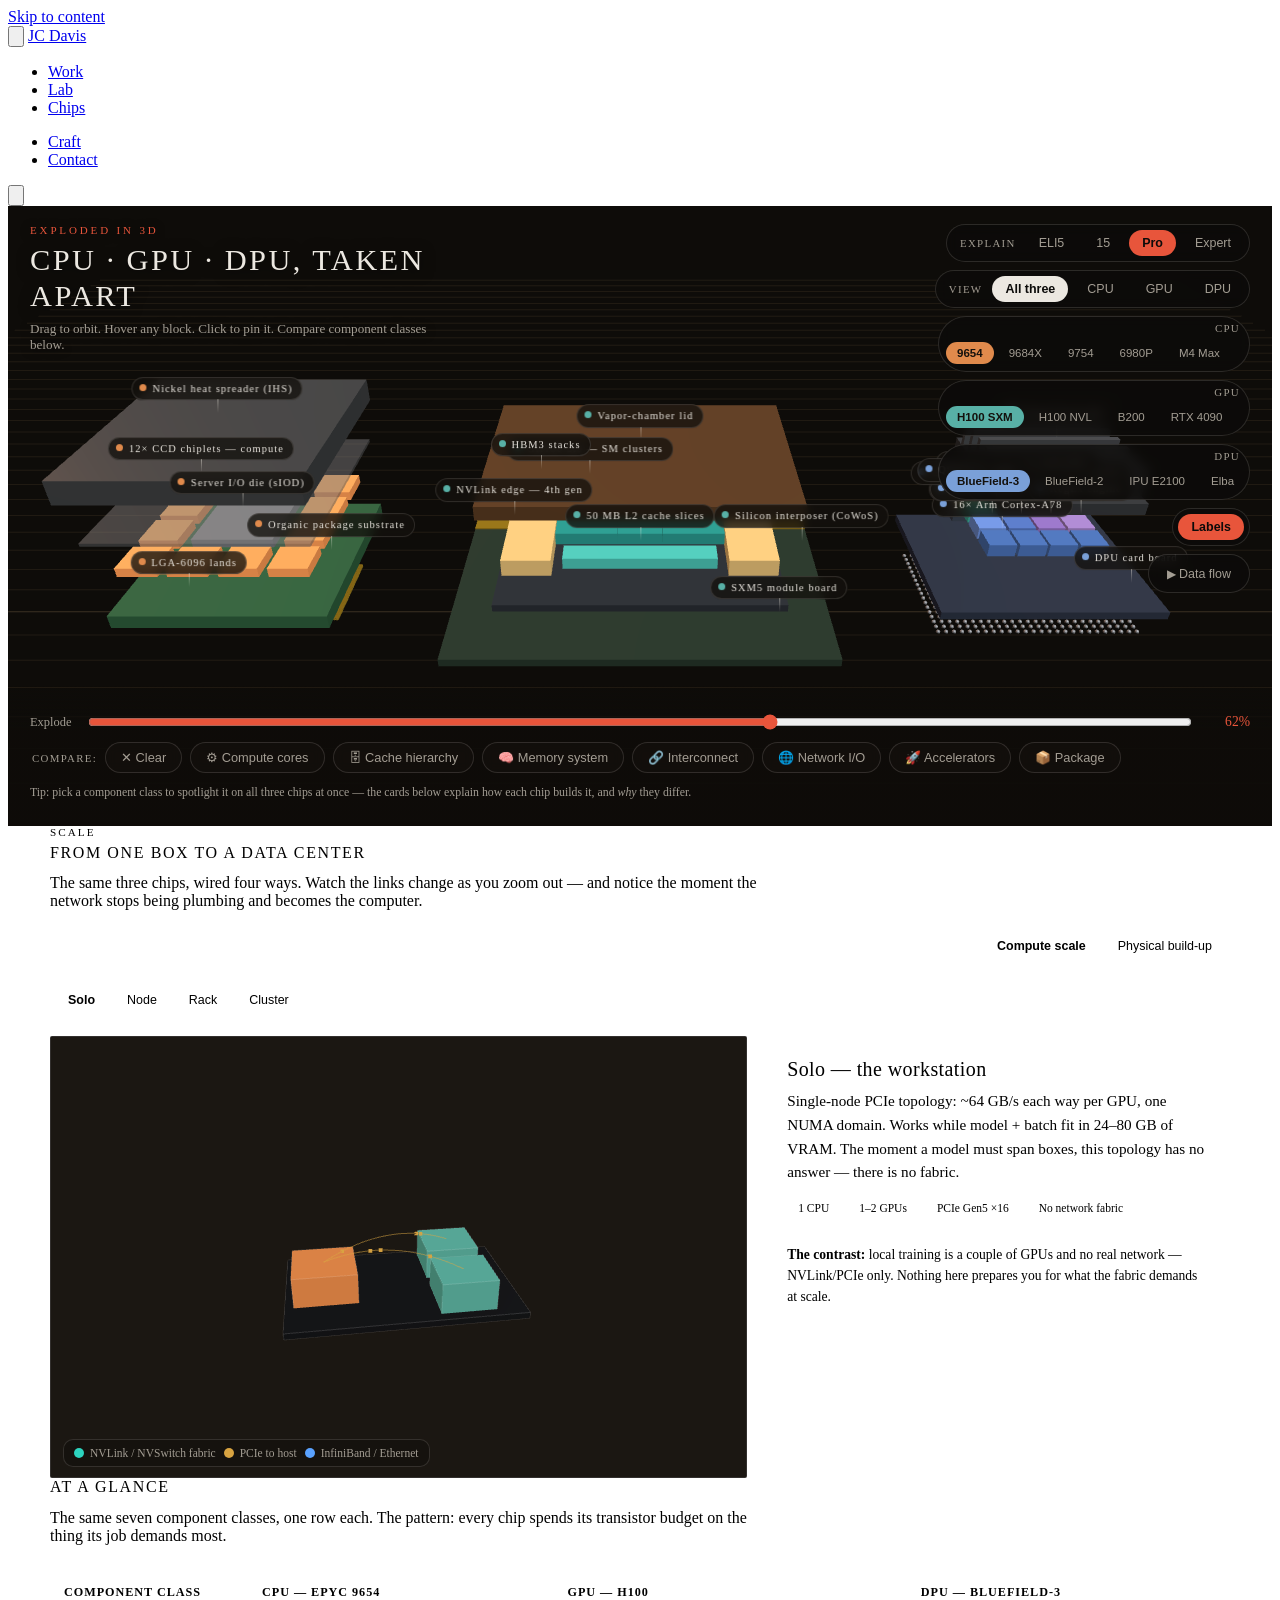
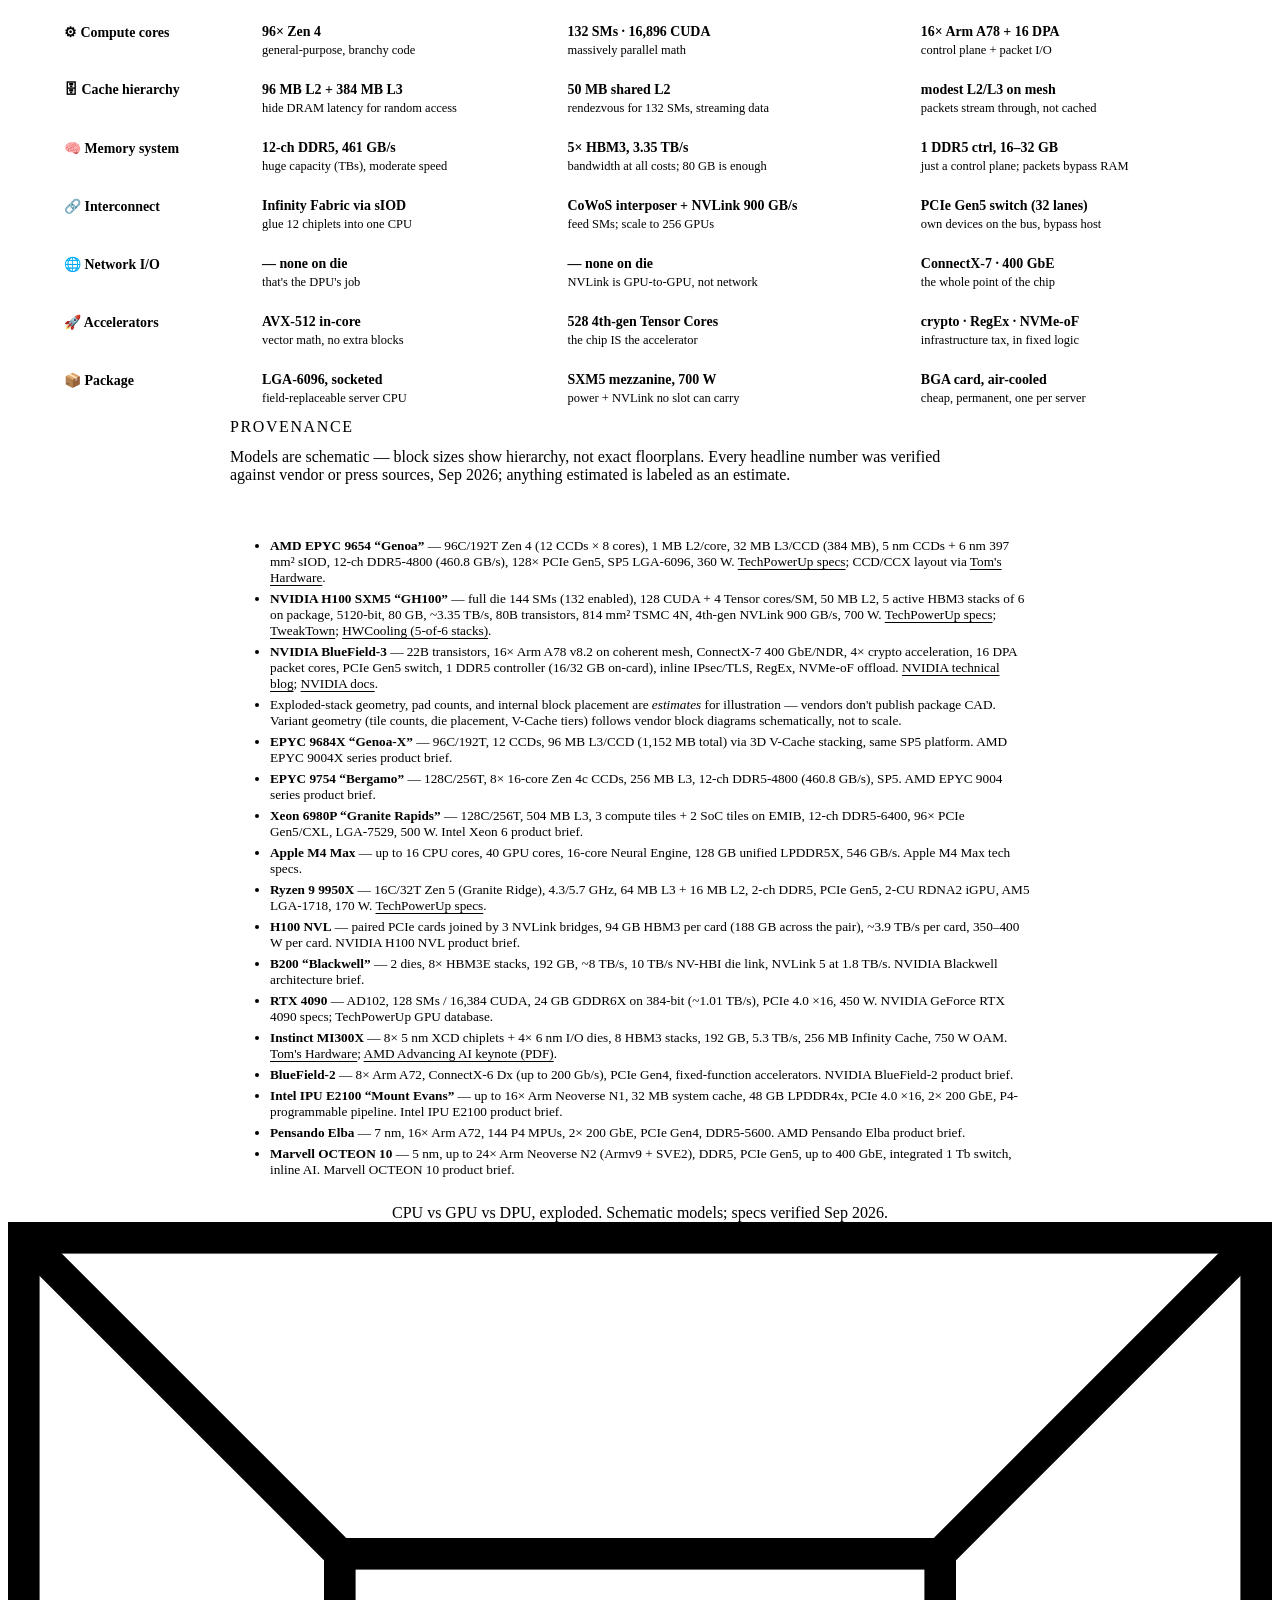
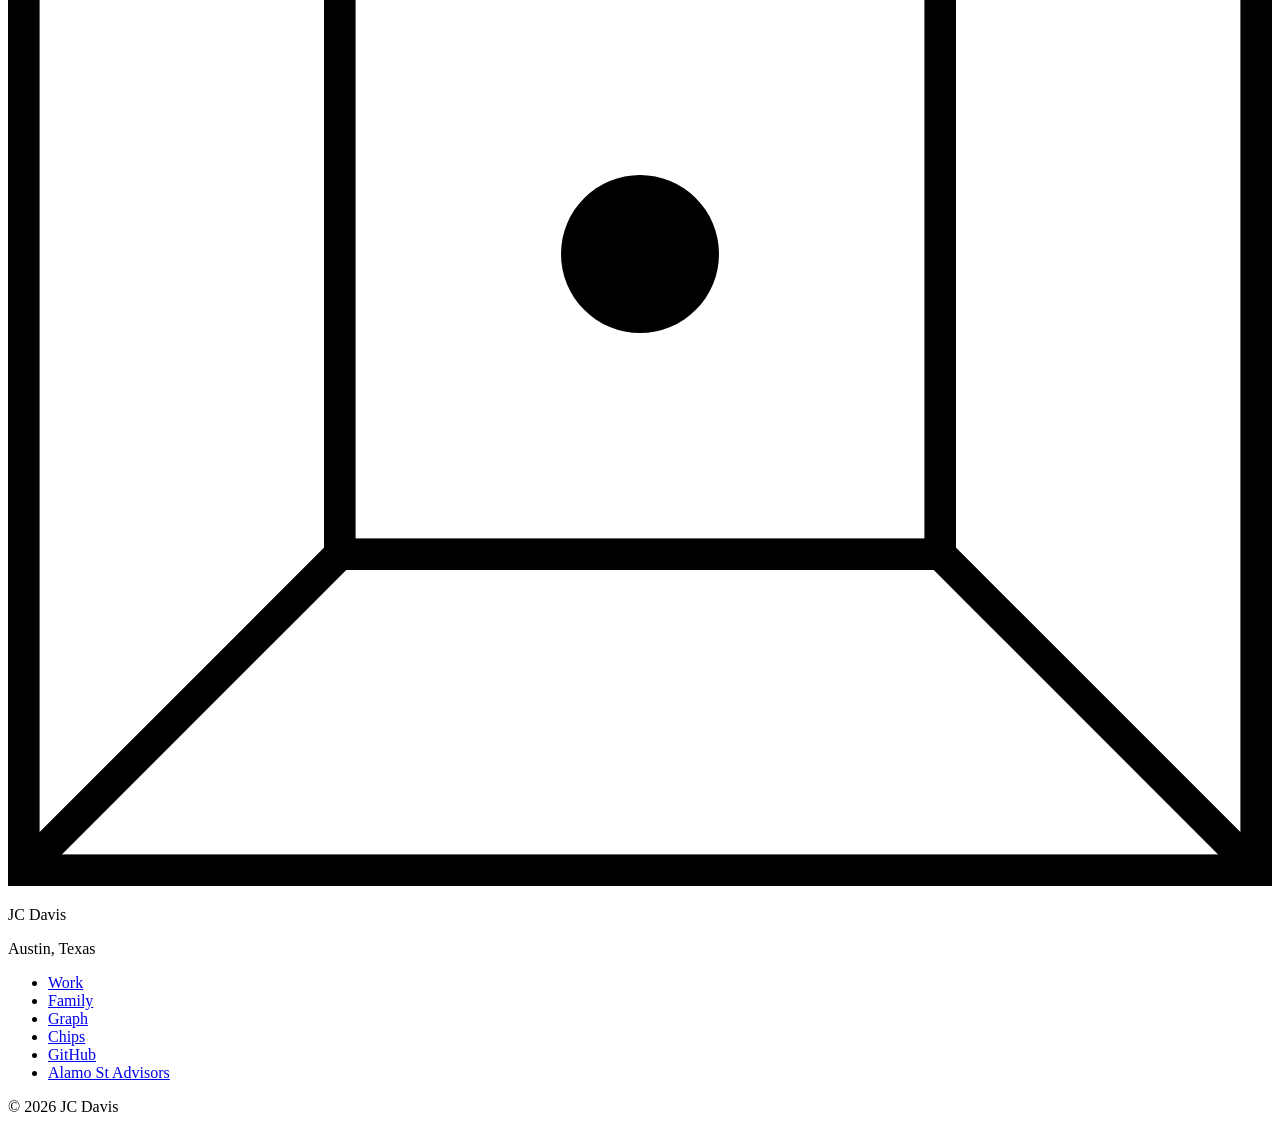
==== commit 1379e702: "Chips: shared chrome, themed page, stages kept as dark screens Text sections follow the shared light" ====
--- a/chips/index.html
+++ b/chips/index.html
@@ -6,65 +6,71 @@
 <title>CPU vs GPU vs DPU — Exploded in 3D | JC Davis</title>
 <meta name="description" content="Three processors exploded in interactive 3D: EPYC 9654, H100, BlueField-3. Every block labeled, every difference explained — ELI5 to expert.">
 <link rel="canonical" href="https://jcamd.com/chips/">
-<link rel="icon" type="image/svg+xml" href="/assets/favicon.svg">
-<meta name="theme-color" content="#14110d">
 <meta property="og:type" content="website">
 <meta property="og:site_name" content="JC Davis">
 <meta property="og:title" content="CPU vs GPU vs DPU — Exploded in 3D">
 <meta property="og:description" content="Three chips, exploded layer by layer in 3D. Hover every block, compare every component class, understand why they differ.">
 <meta property="og:url" content="https://jcamd.com/chips/">
+<meta property="og:image" content="https://jcamd.com/assets/og/og-chips.png">
+<meta property="og:image:width" content="1200">
+<meta property="og:image:height" content="630">
 <meta name="twitter:card" content="summary_large_image">
+<meta name="twitter:image" content="https://jcamd.com/assets/og/og-chips.png">
+<script>(function(r){r.classList.add('js');try{var t=localStorage.getItem('jcamd-theme');if(t==='light'||t==='dark')r.setAttribute('data-theme',t)}catch(e){}})(document.documentElement)</script>
+<link rel="preload" href="/assets/fonts/jost-latin.woff2" as="font" type="font/woff2" crossorigin>
+<link rel="icon" href="/favicon.ico" sizes="32x32">
+<link rel="icon" type="image/svg+xml" href="/assets/favicon.svg">
+<link rel="apple-touch-icon" href="/assets/icons/apple-touch-icon.png">
+<link rel="manifest" href="/site.webmanifest">
+<meta name="theme-color" content="#f3f1ec">
+<meta name="theme-color" media="(prefers-color-scheme: dark)" content="#0c0b0a">
+<link rel="stylesheet" href="/assets/frame.css">
 <style>
 :root{
-  --bg:#14110d; --bg2:#1b1712; --ink:#f2ede2; --muted:#a89b85;
-  --line:rgba(242,237,226,.14); --accent:#d08a5a;
+  /* page tokens follow the shared light/dark theme (frame.css); the 3D
+     stages are always dark screens, so they re-declare the dark set */
+  --bg2:var(--surface); --card:var(--surface); --radius:2px;
   --cpu:#e08a4c; --gpu:#58b0a6; --dpu:#7aa0d8;
-  --card:#1e1913; --radius:14px;
+  --seg-bg:var(--surface);
 }
-*{box-sizing:border-box}
-html{scroll-behavior:smooth}
-body{margin:0;background:var(--bg);color:var(--ink);
-  font-family:-apple-system,BlinkMacSystemFont,"Segoe UI",Inter,Roboto,"Helvetica Neue",Arial,sans-serif;
-  -webkit-font-smoothing:antialiased;line-height:1.6;font-size:16px}
+:root:not([data-theme-resolved="dark"]){--cpu:#b8612a;--gpu:#2f8479;--dpu:#4a70ad}
+.stage-hero,.scale-stage,#pin,#vchange{
+  --bg:#0c0b0a; --bg2:#141210; --card:#191613; --ink:#ece8e1; --ink-2:#cfc9bf; --muted:#a39d93;
+  --line:rgba(236,232,225,.14); --accent:#e8553b; --on-accent:#0c0b0a;
+  --cpu:#e08a4c; --gpu:#58b0a6; --dpu:#7aa0d8; --seg-bg:rgba(12,11,10,.78);
+  color:var(--ink);
+}
 .wrap{max-width:1180px;margin:0 auto;padding:0 22px}
-/* 40px sticky nav */
-.top{position:sticky;top:0;z-index:80;background:rgba(20,17,13,.94);
-  backdrop-filter:blur(10px);border-bottom:1px solid var(--line)}
-.top-in{display:flex;align-items:center;justify-content:space-between;min-height:40px;padding:8px 22px;max-width:1280px;margin:0 auto}
-.brand{font-family:Georgia,"Times New Roman",serif;font-weight:bold;color:var(--ink);text-decoration:none;font-size:1rem}
-.top nav{display:flex;gap:18px;flex-wrap:wrap}
-.top nav a{color:var(--muted);text-decoration:none;font-size:.85rem}
-.top nav a:hover,.top nav a.on{color:var(--ink)}
 
 /* ============ HERO STAGE: the visualization is the page ============ */
-.stage-hero{position:relative;height:calc(100svh - 41px);min-height:620px;background:#0e0c09;overflow:hidden}
+.stage-hero{position:relative;height:calc(100svh - var(--header-h));min-height:620px;background:#0e0c09;overflow:hidden}
 #scene{position:absolute;inset:0;width:100%;height:100%;display:block;touch-action:none;cursor:grab}
 #scene:active{cursor:grabbing}
 #labels{position:absolute;inset:0;pointer-events:none;overflow:hidden;z-index:5}
-.label{position:absolute;transform:translate(-50%,-130%);white-space:nowrap;
-  font-size:11px;letter-spacing:.02em;color:var(--ink);
+.stage-label,#labels .label,#build-labels .label{position:absolute;transform:translate(-50%,-130%);white-space:nowrap;
+  font-size:10.5px;letter-spacing:.1em;line-height:1.5;color:var(--ink);
   background:rgba(20,17,13,.78);border:1px solid var(--line);
   padding:3px 9px 3px 7px;border-radius:999px;backdrop-filter:blur(4px);
   transition:opacity .25s}
-.label .dot{display:inline-block;width:7px;height:7px;border-radius:50%;margin-right:6px;vertical-align:1px}
-.label::after{content:"";position:absolute;left:50%;top:100%;width:1px;height:14px;
+#labels .label .dot,#build-labels .label .dot{display:inline-block;width:7px;height:7px;border-radius:50%;margin-right:6px;vertical-align:1px}
+#labels .label::after,#build-labels .label::after{content:"";position:absolute;left:50%;top:100%;width:1px;height:14px;
   background:linear-gradient(rgba(242,237,226,.5),transparent)}
-.label.dim{opacity:0!important}
+#labels .label.dim,#build-labels .label.dim{opacity:0!important}
 /* minimal overlay headline */
 .ovl-title{position:absolute;top:18px;left:22px;z-index:10;pointer-events:none;max-width:min(420px,72vw)}
-.ovl-title .kicker{color:var(--accent);text-transform:uppercase;letter-spacing:.18em;font-size:.7rem;margin:0 0 6px}
-.ovl-title h1{font-family:Georgia,serif;font-weight:normal;font-size:clamp(1.3rem,2.6vw,1.9rem);line-height:1.2;margin:0 0 6px;
+.ovl-title .kicker{color:var(--accent);text-transform:uppercase;letter-spacing:.26em;font-size:.6875rem;font-family:var(--font-display);margin:0 0 6px}
+.ovl-title h1{font-family:var(--font-display);font-weight:400;letter-spacing:.08em;text-transform:uppercase;font-size:clamp(1.3rem,2.6vw,1.9rem);line-height:1.2;margin:0 0 6px;
   text-shadow:0 2px 14px rgba(0,0,0,.7)}
 .ovl-title p{margin:0;font-size:.82rem;color:var(--muted);text-shadow:0 1px 10px rgba(0,0,0,.8)}
 /* top-right control cluster */
 .ovl-ctrl{position:absolute;top:18px;right:22px;z-index:10;display:flex;flex-direction:column;gap:8px;align-items:flex-end}
-.seg{display:flex;gap:6px;background:rgba(20,17,13,.78);border:1px solid var(--line);
+.seg{display:flex;gap:6px;background:var(--seg-bg);border:1px solid var(--line);
   border-radius:999px;padding:5px;backdrop-filter:blur(6px);flex-wrap:wrap;justify-content:flex-end}
 .seg .cap{font-size:.68rem;text-transform:uppercase;letter-spacing:.12em;color:var(--muted);align-self:center;padding:0 4px 0 8px}
 .pill{border:1px solid transparent;background:transparent;color:var(--muted);
   border-radius:999px;padding:5px 12px;font-size:.78rem;cursor:pointer;white-space:nowrap}
 .pill:hover{color:var(--ink)}
-.pill.on{background:var(--accent);color:#14110d;font-weight:700}
+.pill.on{background:var(--accent);color:var(--on-accent);font-weight:700}
 .pill[data-focus="cpu"].on{background:var(--cpu)}
 .pill[data-focus="gpu"].on{background:var(--gpu)}
 .pill[data-focus="dpu"].on{background:var(--dpu)}
@@ -162,8 +168,9 @@
   text-align:center;padding:40px;color:var(--muted)}
 
 /* ============ below-stage panels ============ */
-.section{padding:60px 0;border-top:1px solid var(--line)}
-h2{font-family:Georgia,serif;font-weight:normal;font-size:clamp(1.5rem,3.4vw,2.1rem);margin:0 0 8px}
+.section{padding:var(--sp-9) 0;border-top:1px solid var(--line)}
+h2{font-family:var(--font-display);font-weight:400;font-size:var(--t-xl);letter-spacing:.1em;text-transform:uppercase;line-height:1.15;margin:0 0 12px}
+h3,h4{font-family:var(--font-display);font-weight:500;letter-spacing:.02em}
 .sub{color:var(--muted);margin:0 0 28px;max-width:720px}
 #diff-sec{display:none}
 #diff-sec.show{display:block}
@@ -198,8 +205,10 @@
 .prov a{color:var(--accent)}
 .prov ul{margin:8px 0;padding-left:20px}
 .prov li{margin:5px 0}
-footer.site{padding:34px 0 44px;color:var(--muted);font-size:.85rem;border-top:1px solid var(--line)}
-footer.site a{color:var(--accent);text-decoration:none}
+.page-note{padding:var(--sp-7) var(--gutter) 0;text-align:center;color:var(--muted);font-size:var(--t-sm);border-top:1px solid var(--line)}
+.page-note p{margin:0}
+.section .kicker{font-family:var(--font-display)}
+.prov a{color:var(--ink);text-decoration:underline;text-decoration-color:var(--accent);text-underline-offset:3px}
 /* ============ scale section: individual vs scaled ============ */
 #scale-sec .lede{color:var(--muted);margin:0 0 18px;max-width:760px}
 #scale-pills{margin-bottom:18px;flex-wrap:wrap;width:fit-content;max-width:100%}
@@ -215,7 +224,7 @@
 .scale-legend i{width:10px;height:10px;border-radius:50%;display:inline-block}
 .scale-cap{background:var(--card);border:1px solid var(--line);border-radius:var(--radius);padding:22px}
 .scale-cap h3{margin:0 0 8px;font-size:1.25rem}
-.scale-cap .why{margin:0 0 14px;color:#d8d2c6;font-size:.95rem;line-height:1.55}
+.scale-cap .why{margin:0 0 14px;color:var(--ink-2);font-size:.95rem;line-height:1.55}
 .scale-stats{display:flex;flex-wrap:wrap;gap:8px;margin:0 0 14px}
 .scale-stats span{font-size:.72rem;border:1px solid var(--line);border-radius:999px;
   padding:4px 11px;color:var(--muted);background:rgba(255,255,255,.02)}
@@ -294,17 +303,31 @@
 </style>
 </head>
 <body>
-<header class="top">
-  <div class="top-in">
-    <a class="brand" href="/">JC Davis</a>
-    <nav>
-      <a href="/">Home</a>
-      <a href="/chips/" class="on">Chips, Exploded</a>
+<a class="skip-link" href="#main">Skip to content</a>
+<header class="chrome">
+  <div class="chrome__in">
+    <button class="menu-toggle" type="button" aria-expanded="false" aria-controls="primary-nav" aria-label="Menu">
+      <svg viewBox="0 0 24 24" aria-hidden="true"><line class="l1" x1="4" y1="8" x2="20" y2="8"/><line class="l2" x1="4" y1="16" x2="20" y2="16"/></svg>
+    </button>
+    <a class="chrome__brand" href="/">JC Davis</a>
+    <nav class="chrome__nav" id="primary-nav" aria-label="Primary">
+      <ul class="chrome__list chrome__list--l">
+        <li><a href="/#work">Work</a></li>
+        <li><a href="/#lab">Lab</a></li>
+        <li><a href="/chips/" aria-current="page">Chips</a></li>
+      </ul>
+      <ul class="chrome__list chrome__list--r">
+        <li><a href="/#craft">Craft</a></li>
+        <li><a href="/#contact">Contact</a></li>
+      </ul>
     </nav>
+    <button class="theme-toggle" type="button" aria-label="Switch theme">
+      <svg viewBox="0 0 24 24" aria-hidden="true"><circle cx="12" cy="12" r="8.5" fill="none" stroke="currentColor" stroke-width="1.25"/><path class="half" d="M12 3.5a8.5 8.5 0 0 1 0 17z"/></svg>
+    </button>
   </div>
 </header>
 
-<main>
+<main id="main">
 <!-- ================= THE STAGE ================= -->
 <section class="stage-hero" id="stage-hero" aria-label="Interactive 3D exploded view of a CPU, GPU and DPU">
   <canvas id="scene"></canvas>
@@ -591,11 +614,22 @@
 </section>
 </main>
 
-<footer class="site">
-  <div class="wrap">
-    <p><a href="/">← JC Davis</a> · CPU vs GPU vs DPU, exploded. Schematic models; specs verified Sep 2026.</p>
-  </div>
+<div class="page-note"><p>CPU vs GPU vs DPU, exploded. Schematic models; specs verified Sep 2026.</p></div>
+<footer class="colophon">
+  <svg class="colophon__mark" viewBox="0 0 40 40" aria-hidden="true" focusable="false"><g fill="none" stroke="currentColor" stroke-width="1"><rect x="0.5" y="0.5" width="39" height="39"/><rect x="10.5" y="10.5" width="19" height="19"/><path d="M.5.5l10 10M39.5.5l-10 10M.5 39.5l10-10M39.5 39.5l-10-10"/></g><circle cx="20" cy="20" r="2.5" fill="var(--accent)"/></svg>
+  <p class="colophon__name">JC Davis</p>
+  <p class="label">Austin, Texas</p>
+  <ul class="colophon__links">
+    <li><a href="/#work">Work</a></li>
+    <li><a href="/family/">Family</a></li>
+    <li><a href="/graphify/">Graph</a></li>
+    <li><a href="/chips/" aria-current="page">Chips</a></li>
+    <li><a href="https://github.com/jcdavis131" rel="noopener">GitHub</a></li>
+    <li><a href="https://alamost.com">Alamo St Advisors</a></li>
+  </ul>
+  <p class="label colophon__legal">© 2026 JC Davis</p>
 </footer>
+<script src="/assets/frame.js" defer></script>
 <script src="./assets/three.min.js"></script>
 <script>
 /* ================= explanation depth ================= */
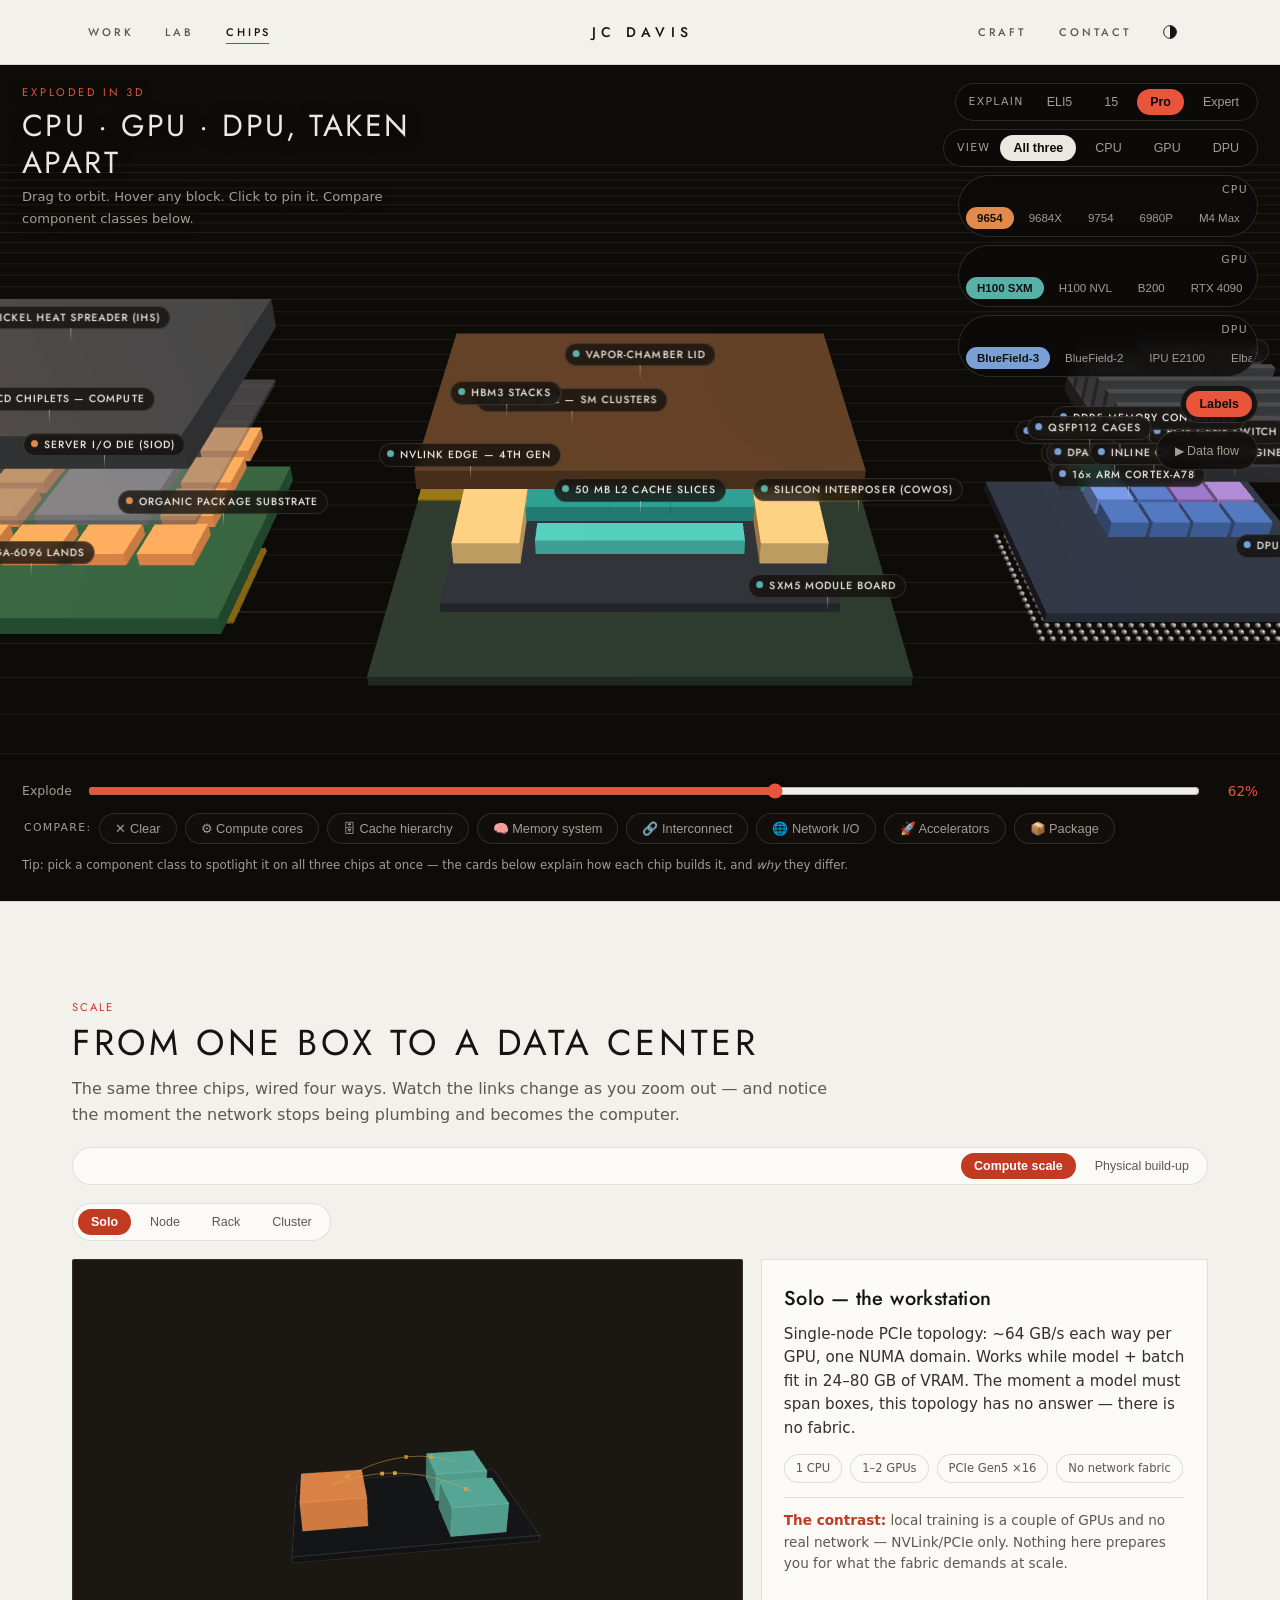
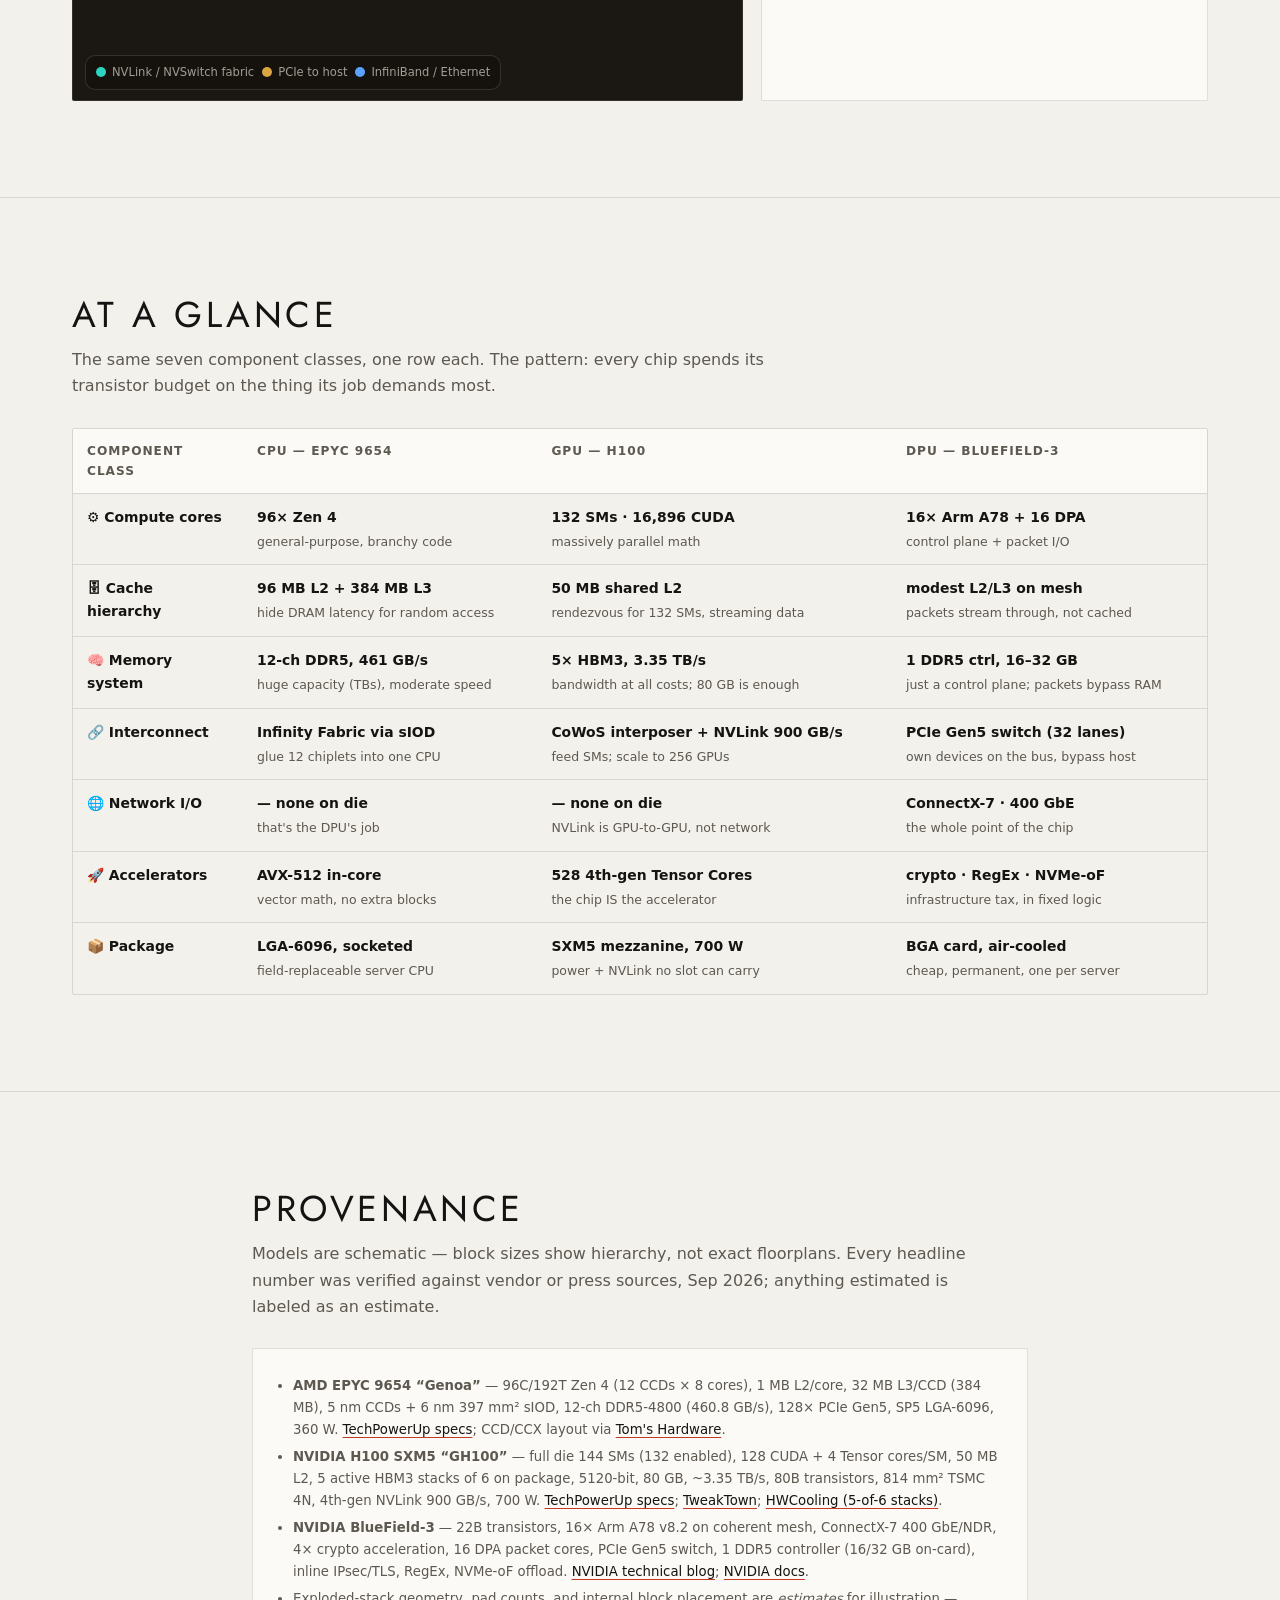
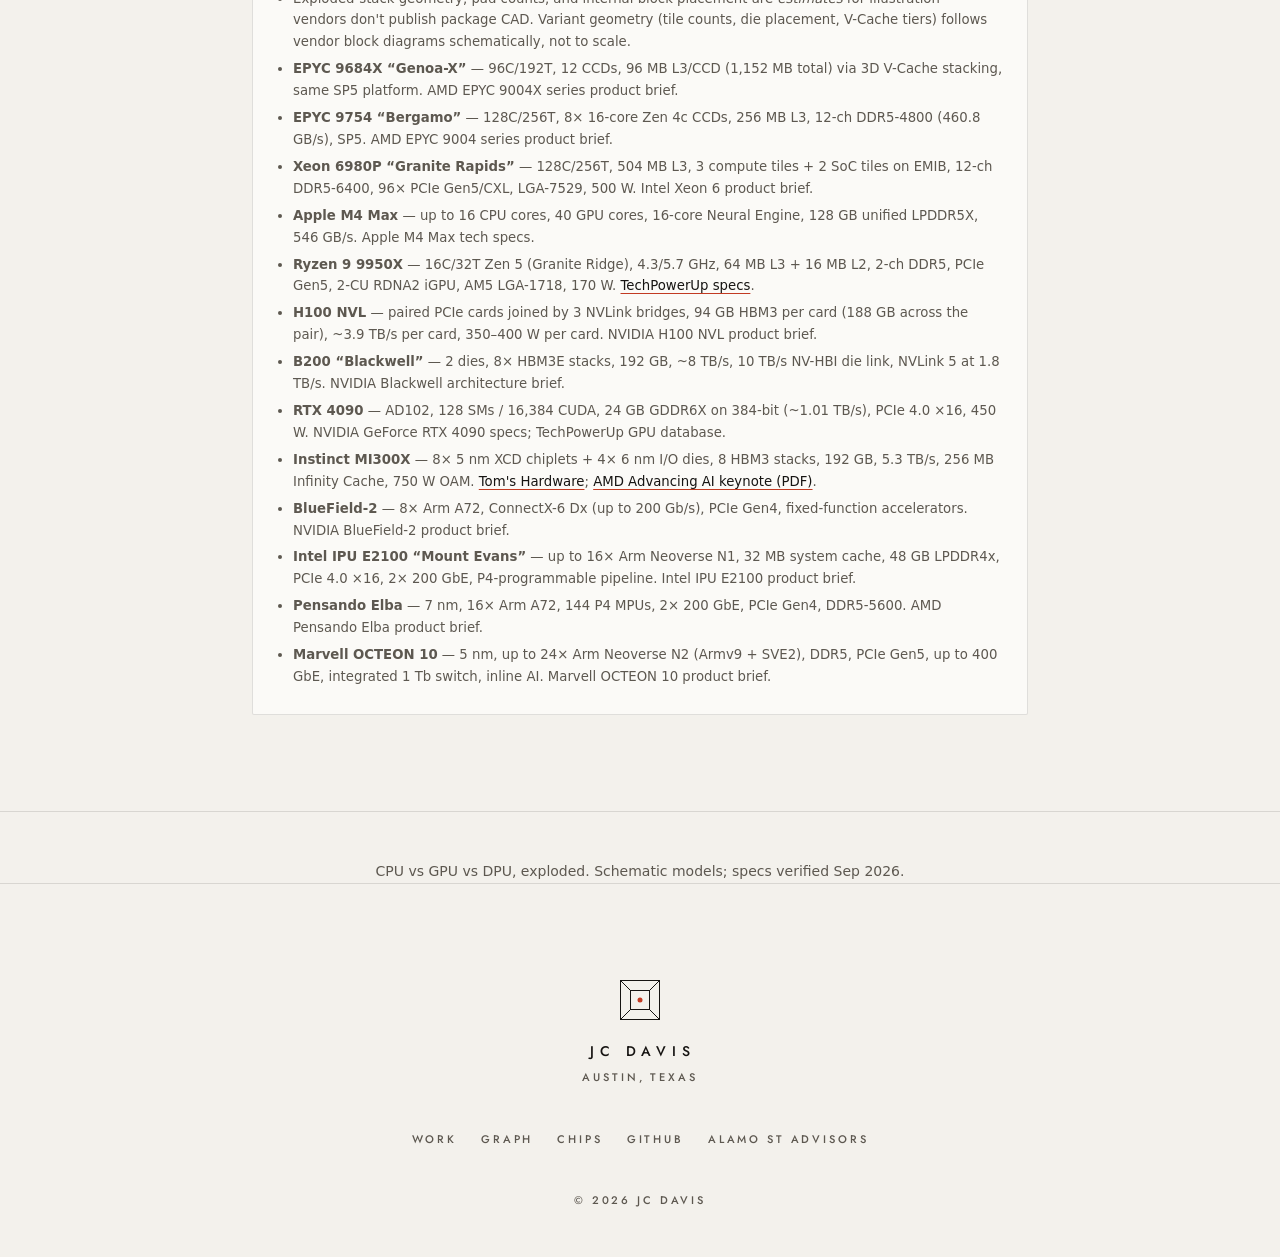
==== commit fd25d492: "Remove the Family page from jcamd.com Drops /family/ and everything only it used (family-app.js, fam" ====
--- a/chips/index.html
+++ b/chips/index.html
@@ -621,7 +621,6 @@
   <p class="label">Austin, Texas</p>
   <ul class="colophon__links">
     <li><a href="/#work">Work</a></li>
-    <li><a href="/family/">Family</a></li>
     <li><a href="/graphify/">Graph</a></li>
     <li><a href="/chips/" aria-current="page">Chips</a></li>
     <li><a href="https://github.com/jcdavis131" rel="noopener">GitHub</a></li>
--- a/assets/frame.css
+++ b/assets/frame.css
@@ -0,0 +1,347 @@
+/* jcamd.com — shared frame: tokens, type, chrome, footer, details.
+ *
+ * One display face (Jost, self-hosted, latin subset) used only for tracked
+ * titles and labels; a tuned system stack for text. One accent. Light and
+ * dark are both composed: the page follows prefers-color-scheme unless the
+ * viewer picks a theme, which is stored as data-theme on <html>.
+ */
+
+@font-face {
+  font-family: "Jost";
+  src: url("/assets/fonts/jost-latin.woff2") format("woff2");
+  font-weight: 300 600;
+  font-style: normal;
+  font-display: swap;
+  unicode-range: U+0000-00FF, U+0131, U+0152-0153, U+02BB-02BC, U+02C6, U+02DA, U+02DC, U+2000-206F, U+2122, U+2191, U+2193, U+2212, U+2215, U+FEFF, U+FFFD;
+}
+
+:root {
+  color-scheme: light;
+  /* palette — light */
+  --bg: #f3f1ec;
+  --surface: #fbfaf7;
+  --sunk: #e9e6df;
+  --ink: #161412;
+  --ink-2: #34302b;
+  --muted: #5d5850;
+  --line: rgba(22, 20, 18, 0.12);
+  --line-strong: rgba(22, 20, 18, 0.3);
+  --accent: #c23a22;
+  --accent-hover: #a52f1a;
+  --on-accent: #ffffff;
+  --accent-wash: rgba(194, 58, 34, 0.1);
+  --chrome-bg: rgba(243, 241, 236, 0.86);
+
+  /* type */
+  --font-display: "Jost", "Futura", "Century Gothic", "Avenir Next", system-ui, sans-serif;
+  --font-text: ui-sans-serif, system-ui, -apple-system, "Segoe UI", Roboto, "Helvetica Neue", Arial, sans-serif;
+  --font-mono: ui-monospace, "SF Mono", "Cascadia Code", "IBM Plex Mono", Menlo, Consolas, monospace;
+  --t-2xs: 0.6875rem;  /* 11 — labels */
+  --t-xs: 0.75rem;     /* 12 */
+  --t-sm: 0.875rem;    /* 14 */
+  --t-base: 1rem;      /* 16 */
+  --t-md: 1.125rem;    /* 18 */
+  --t-lg: 1.375rem;    /* 22 */
+  --t-xl: clamp(1.625rem, 3vw, 2.25rem);
+  --t-2xl: clamp(2rem, 5vw, 3.5rem);
+  --t-hero: clamp(3rem, 13vw, 9.5rem);
+  --track-label: 0.26em;
+  --track-title: 0.14em;
+
+  /* space (8pt) */
+  --sp-1: 0.25rem;
+  --sp-2: 0.5rem;
+  --sp-3: 0.75rem;
+  --sp-4: 1rem;
+  --sp-5: 1.5rem;
+  --sp-6: 2rem;
+  --sp-7: 3rem;
+  --sp-8: 4rem;
+  --sp-9: 6rem;
+  --sp-10: 8rem;
+
+  /* grid */
+  --grid-max: 1200px;
+  --gutter: clamp(16px, 4vw, 48px);
+  --measure: 60ch;
+  --header-h: 64px;
+
+  /* motion */
+  --ease: cubic-bezier(0.2, 0.7, 0.1, 1);
+  --dur-1: 180ms;
+  --dur-2: 600ms;
+  --dur-3: 1100ms;
+}
+
+@media (prefers-color-scheme: dark) {
+  :root:not([data-theme="light"]) {
+    color-scheme: dark;
+    --bg: #0c0b0a;
+    --surface: #141210;
+    --sunk: #080707;
+    --ink: #ece8e1;
+    --ink-2: #cfc9bf;
+    --muted: #9a948a;
+    --line: rgba(236, 232, 225, 0.12);
+    --line-strong: rgba(236, 232, 225, 0.3);
+    --accent: #e8553b;
+    --accent-hover: #f06a51;
+    --on-accent: #0c0b0a;
+    --accent-wash: rgba(232, 85, 59, 0.12);
+    --chrome-bg: rgba(12, 11, 10, 0.84);
+  }
+}
+:root[data-theme="dark"] {
+  color-scheme: dark;
+  --bg: #0c0b0a;
+  --surface: #141210;
+  --sunk: #080707;
+  --ink: #ece8e1;
+  --ink-2: #cfc9bf;
+  --muted: #9a948a;
+  --line: rgba(236, 232, 225, 0.12);
+  --line-strong: rgba(236, 232, 225, 0.3);
+  --accent: #e8553b;
+  --accent-hover: #f06a51;
+  --on-accent: #0c0b0a;
+  --accent-wash: rgba(232, 85, 59, 0.12);
+  --chrome-bg: rgba(12, 11, 10, 0.84);
+}
+
+/* ── Base ─────────────────────────────────────────────────────────────── */
+*, *::before, *::after { box-sizing: border-box; }
+html {
+  -webkit-text-size-adjust: 100%;
+  scroll-padding-top: calc(var(--header-h) + var(--sp-5));
+  scrollbar-color: var(--line-strong) transparent;
+  scrollbar-width: thin;
+}
+body {
+  margin: 0;
+  background: var(--bg);
+  color: var(--ink);
+  font: 400 var(--t-base)/1.65 var(--font-text);
+  -webkit-font-smoothing: antialiased;
+  text-rendering: optimizeLegibility;
+  font-variant-numeric: tabular-nums;
+  overflow-x: clip;
+}
+::selection { background: var(--accent); color: var(--on-accent); }
+::-webkit-scrollbar { width: 10px; height: 10px; }
+::-webkit-scrollbar-track { background: transparent; }
+::-webkit-scrollbar-thumb { background: var(--line-strong); border: 3px solid var(--bg); border-radius: 10px; }
+
+a { color: inherit; }
+:focus-visible { outline: 2px solid var(--accent); outline-offset: 3px; }
+img, svg { max-width: 100%; }
+
+.skip-link {
+  position: fixed; left: var(--sp-4); top: var(--sp-4); z-index: 300;
+  padding: var(--sp-3) var(--sp-4);
+  background: var(--ink); color: var(--bg);
+  font: 500 var(--t-xs)/1 var(--font-display);
+  letter-spacing: var(--track-label); text-transform: uppercase; text-decoration: none;
+  transform: translateY(-200%);
+}
+.skip-link:focus { transform: none; }
+
+.visually-hidden {
+  position: absolute !important; width: 1px; height: 1px; overflow: hidden;
+  clip: rect(0 0 0 0); clip-path: inset(50%); white-space: nowrap;
+}
+
+/* ── Type primitives ──────────────────────────────────────────────────── */
+.label {
+  margin: 0;
+  font: 500 var(--t-2xs)/1.4 var(--font-display);
+  letter-spacing: var(--track-label);
+  text-transform: uppercase;
+  color: var(--muted);
+}
+.label--accent { color: var(--accent); }
+.title {
+  margin: 0;
+  font: 400 var(--t-2xl)/1.08 var(--font-display);
+  letter-spacing: var(--track-title);
+  text-transform: uppercase;
+  /* tracking adds trailing space; pull it back so centred titles centre */
+  margin-right: calc(var(--track-title) * -1);
+}
+.heading {
+  margin: 0;
+  font: 400 var(--t-xl)/1.2 var(--font-display);
+  letter-spacing: 0.01em;
+}
+.rule {
+  display: block; width: 48px; height: 1px; border: 0; margin: 0;
+  background: var(--accent);
+}
+.wrap {
+  width: 100%; max-width: var(--grid-max);
+  margin-inline: auto; padding-inline: var(--gutter);
+}
+
+/* ── Buttons & links ─────────────────────────────────────────────────── */
+.btn {
+  display: inline-flex; align-items: center; justify-content: center; gap: var(--sp-3);
+  min-height: 48px; padding: 0 var(--sp-6);
+  border: 1px solid var(--line-strong); border-radius: 0;
+  background: transparent; color: var(--ink);
+  font: 500 var(--t-xs)/1 var(--font-display);
+  letter-spacing: 0.22em; text-transform: uppercase; text-decoration: none;
+  cursor: pointer;
+  transition: background-color var(--dur-1) var(--ease), border-color var(--dur-1) var(--ease), color var(--dur-1) var(--ease), transform var(--dur-1) var(--ease);
+}
+.btn:hover { border-color: var(--ink); }
+.btn:active { transform: translateY(1px); }
+.btn--accent { background: var(--accent); border-color: var(--accent); color: var(--on-accent); }
+.btn--accent:hover { background: var(--accent-hover); border-color: var(--accent-hover); }
+
+.tlink {
+  display: inline-flex; align-items: center; gap: var(--sp-2);
+  min-height: 44px;
+  font: 500 var(--t-xs)/1 var(--font-display);
+  letter-spacing: 0.2em; text-transform: uppercase; text-decoration: none;
+  color: var(--ink);
+}
+.tlink span[aria-hidden] { color: var(--accent); transition: transform var(--dur-2) var(--ease); }
+.tlink:hover span[aria-hidden] { transform: translateX(4px); }
+.tlink:hover { color: var(--accent); }
+
+.prose a, a.inline {
+  color: var(--ink);
+  text-decoration: underline; text-decoration-color: var(--accent);
+  text-decoration-thickness: 1px; text-underline-offset: 3px;
+}
+.prose a:hover, a.inline:hover { color: var(--accent); }
+
+/* ── Chrome (header) ─────────────────────────────────────────────────── */
+.chrome {
+  position: sticky; top: 0; z-index: 100;
+  background: var(--chrome-bg);
+  -webkit-backdrop-filter: saturate(1.2) blur(12px);
+  backdrop-filter: saturate(1.2) blur(12px);
+  border-bottom: 1px solid var(--line);
+}
+.chrome__in {
+  display: grid; grid-template-columns: 1fr auto 1fr; align-items: center;
+  height: var(--header-h);
+  max-width: var(--grid-max); margin-inline: auto; padding-inline: var(--gutter);
+}
+.chrome__brand {
+  grid-column: 2; grid-row: 1;
+  display: inline-flex; align-items: center; gap: var(--sp-3);
+  min-height: 44px;
+  font: 500 var(--t-sm)/1 var(--font-display);
+  letter-spacing: 0.38em; margin-right: -0.38em;
+  text-transform: uppercase; text-decoration: none; color: var(--ink);
+}
+.chrome__nav { display: contents; }
+.chrome__list {
+  display: flex; gap: var(--sp-6); list-style: none; margin: 0; padding: 0;
+}
+.chrome__list--l { grid-column: 1; grid-row: 1; justify-self: start; }
+.chrome__list--r { grid-column: 3; grid-row: 1; justify-self: end; margin-right: 60px; }
+.chrome__list a {
+  position: relative; display: inline-flex; align-items: center; min-height: 44px;
+  font: 500 var(--t-2xs)/1 var(--font-display);
+  letter-spacing: var(--track-label); text-transform: uppercase; text-decoration: none;
+  color: var(--muted);
+  transition: color var(--dur-1) var(--ease);
+}
+.chrome__list a::after {
+  content: ""; position: absolute; left: 0; right: 0.26em; bottom: 10px; height: 1px;
+  background: var(--accent); transform: scaleX(0); transform-origin: left;
+  transition: transform var(--dur-2) var(--ease);
+}
+.chrome__list a:hover, .chrome__list a[aria-current] { color: var(--ink); }
+.chrome__list a:hover::after, .chrome__list a[aria-current]::after { transform: scaleX(1); }
+
+.theme-toggle, .menu-toggle {
+  grid-row: 1;
+  display: inline-grid; place-items: center;
+  width: 44px; height: 44px; padding: 0;
+  border: 1px solid transparent; border-radius: 50%;
+  background: transparent; color: var(--ink); cursor: pointer;
+  transition: border-color var(--dur-1) var(--ease);
+}
+.theme-toggle:hover, .menu-toggle:hover { border-color: var(--line-strong); }
+.theme-toggle { grid-column: 3; justify-self: end; }
+.theme-toggle svg { width: 18px; height: 18px; }
+.theme-toggle .half { fill: currentColor; transition: transform var(--dur-2) var(--ease); transform-origin: 12px 12px; }
+:root[data-theme-resolved="dark"] .theme-toggle .half { transform: rotate(180deg); }
+.menu-toggle { grid-column: 1; justify-self: start; display: none; }
+.menu-toggle svg { width: 20px; height: 20px; }
+.menu-toggle line { stroke: currentColor; stroke-width: 1.25; transition: transform var(--dur-2) var(--ease), opacity var(--dur-1); transform-origin: 12px 12px; }
+.menu-toggle[aria-expanded="true"] .l1 { transform: translateY(4px) rotate(45deg); }
+.menu-toggle[aria-expanded="true"] .l2 { transform: translateY(-4px) rotate(-45deg); }
+
+@media (max-width: 760px) {
+  .js .menu-toggle { display: inline-grid; }
+  .chrome__brand { font-size: var(--t-xs); letter-spacing: 0.34em; margin-right: -0.34em; }
+  .chrome__nav {
+    display: none;
+    position: absolute; top: 100%; left: 0; right: 0;
+    padding: var(--sp-5) var(--gutter) var(--sp-6);
+    background: var(--bg); border-bottom: 1px solid var(--line);
+  }
+  .chrome__nav[data-open] { display: grid; gap: var(--sp-1); justify-items: center; }
+  .chrome__list { flex-direction: column; align-items: center; gap: var(--sp-1); margin: 0; }
+  .chrome__list--l, .chrome__list--r { grid-column: 1; grid-row: auto; justify-self: center; margin-right: 0; }
+  .chrome__list a { font-size: var(--t-xs); min-height: 48px; }
+  /* no script: show the links as a second row instead of a menu */
+  html:not(.js) .chrome__in { height: auto; padding-block: var(--sp-2); row-gap: 0; }
+  html:not(.js) .chrome__nav { display: flex; position: static; grid-column: 1 / -1; grid-row: 2; justify-content: center; flex-wrap: wrap; gap: 0 var(--sp-5); padding: 0; border: 0; background: none; }
+  html:not(.js) .chrome__list { flex-direction: row; gap: var(--sp-5); }
+}
+
+/* ── Footer ──────────────────────────────────────────────────────────── */
+.colophon {
+  border-top: 1px solid var(--line);
+  padding: var(--sp-9) var(--gutter) var(--sp-7);
+  text-align: center;
+}
+.colophon__mark { width: 40px; height: 40px; color: var(--ink); margin: 0 auto var(--sp-5); display: block; }
+.colophon__name {
+  margin: 0 0 var(--sp-3);
+  font: 500 var(--t-sm)/1 var(--font-display);
+  letter-spacing: 0.42em; margin-right: -0.42em; text-transform: uppercase;
+}
+.colophon__links {
+  display: flex; flex-wrap: wrap; justify-content: center; gap: 0 var(--sp-5);
+  list-style: none; margin: var(--sp-6) auto 0; padding: 0; max-width: 720px;
+}
+.colophon__links a {
+  display: inline-flex; align-items: center; min-height: 44px;
+  font: 500 var(--t-2xs)/1 var(--font-display);
+  letter-spacing: var(--track-label); text-transform: uppercase; text-decoration: none;
+  color: var(--muted);
+}
+.colophon__links a:hover { color: var(--accent); }
+.colophon__legal { margin-top: var(--sp-6); }
+
+/* ── Reveal (opt-in, motion-gated) ───────────────────────────────────── */
+@media (prefers-reduced-motion: no-preference) {
+  .js-motion [data-reveal] {
+    opacity: 0; transform: translateY(18px);
+    transition: opacity var(--dur-3) var(--ease), transform var(--dur-3) var(--ease);
+    transition-delay: var(--d, 0ms);
+  }
+  .js-motion [data-reveal].is-in { opacity: 1; transform: none; }
+}
+@media (prefers-reduced-motion: reduce) {
+  *, *::before, *::after {
+    animation-duration: 0.01ms !important; animation-iteration-count: 1 !important;
+    transition-duration: 0.01ms !important; scroll-behavior: auto !important;
+  }
+}
+
+/* ── Print ───────────────────────────────────────────────────────────── */
+@media print {
+  :root { --bg: #fff; --surface: #fff; --ink: #000; --ink-2: #000; --muted: #444; --line: #bbb; --accent: #000; }
+  .chrome, .theme-toggle, .menu-toggle, .skip-link, .no-print { display: none !important; }
+  body { background: #fff; color: #000; font-size: 11pt; }
+  [data-reveal] { opacity: 1 !important; transform: none !important; }
+  a[href^="http"]::after { content: " (" attr(href) ")"; font-size: 9pt; color: #444; letter-spacing: 0; text-transform: none; }
+  section, article { break-inside: avoid; }
+}
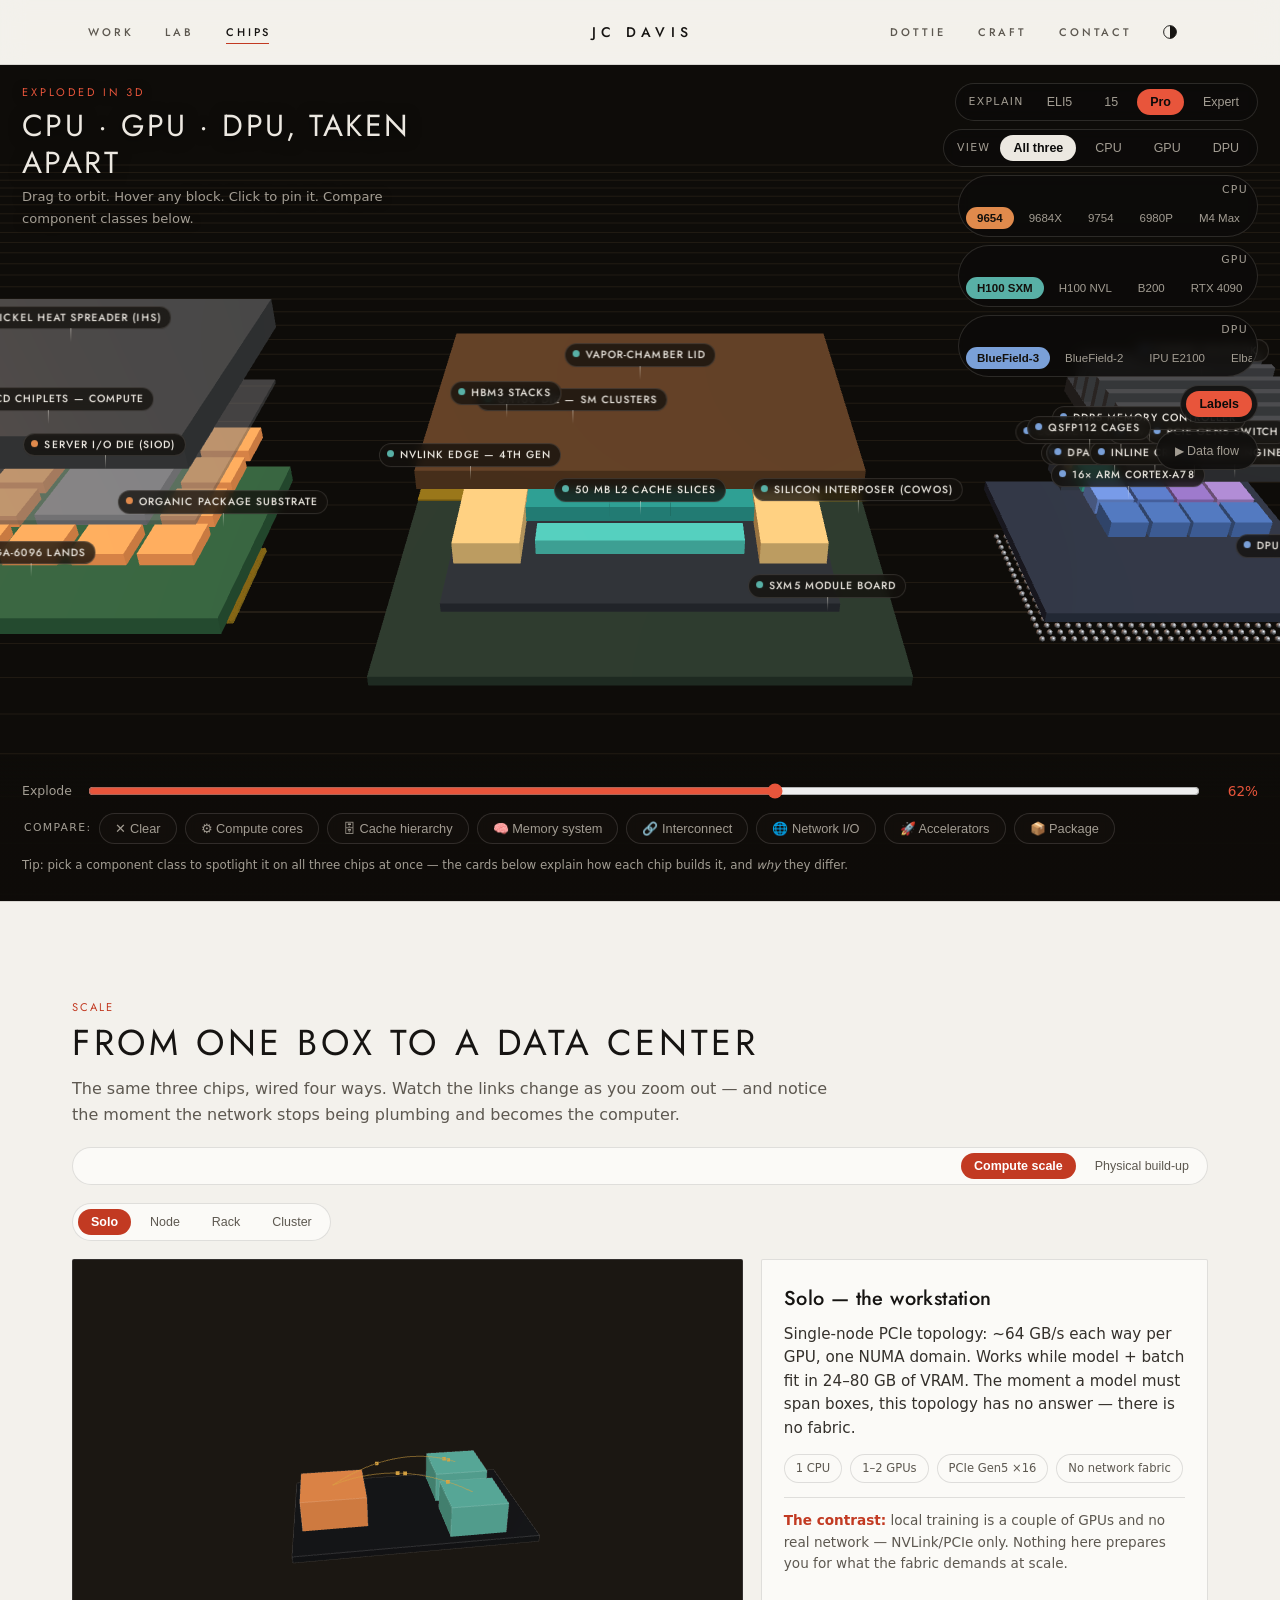
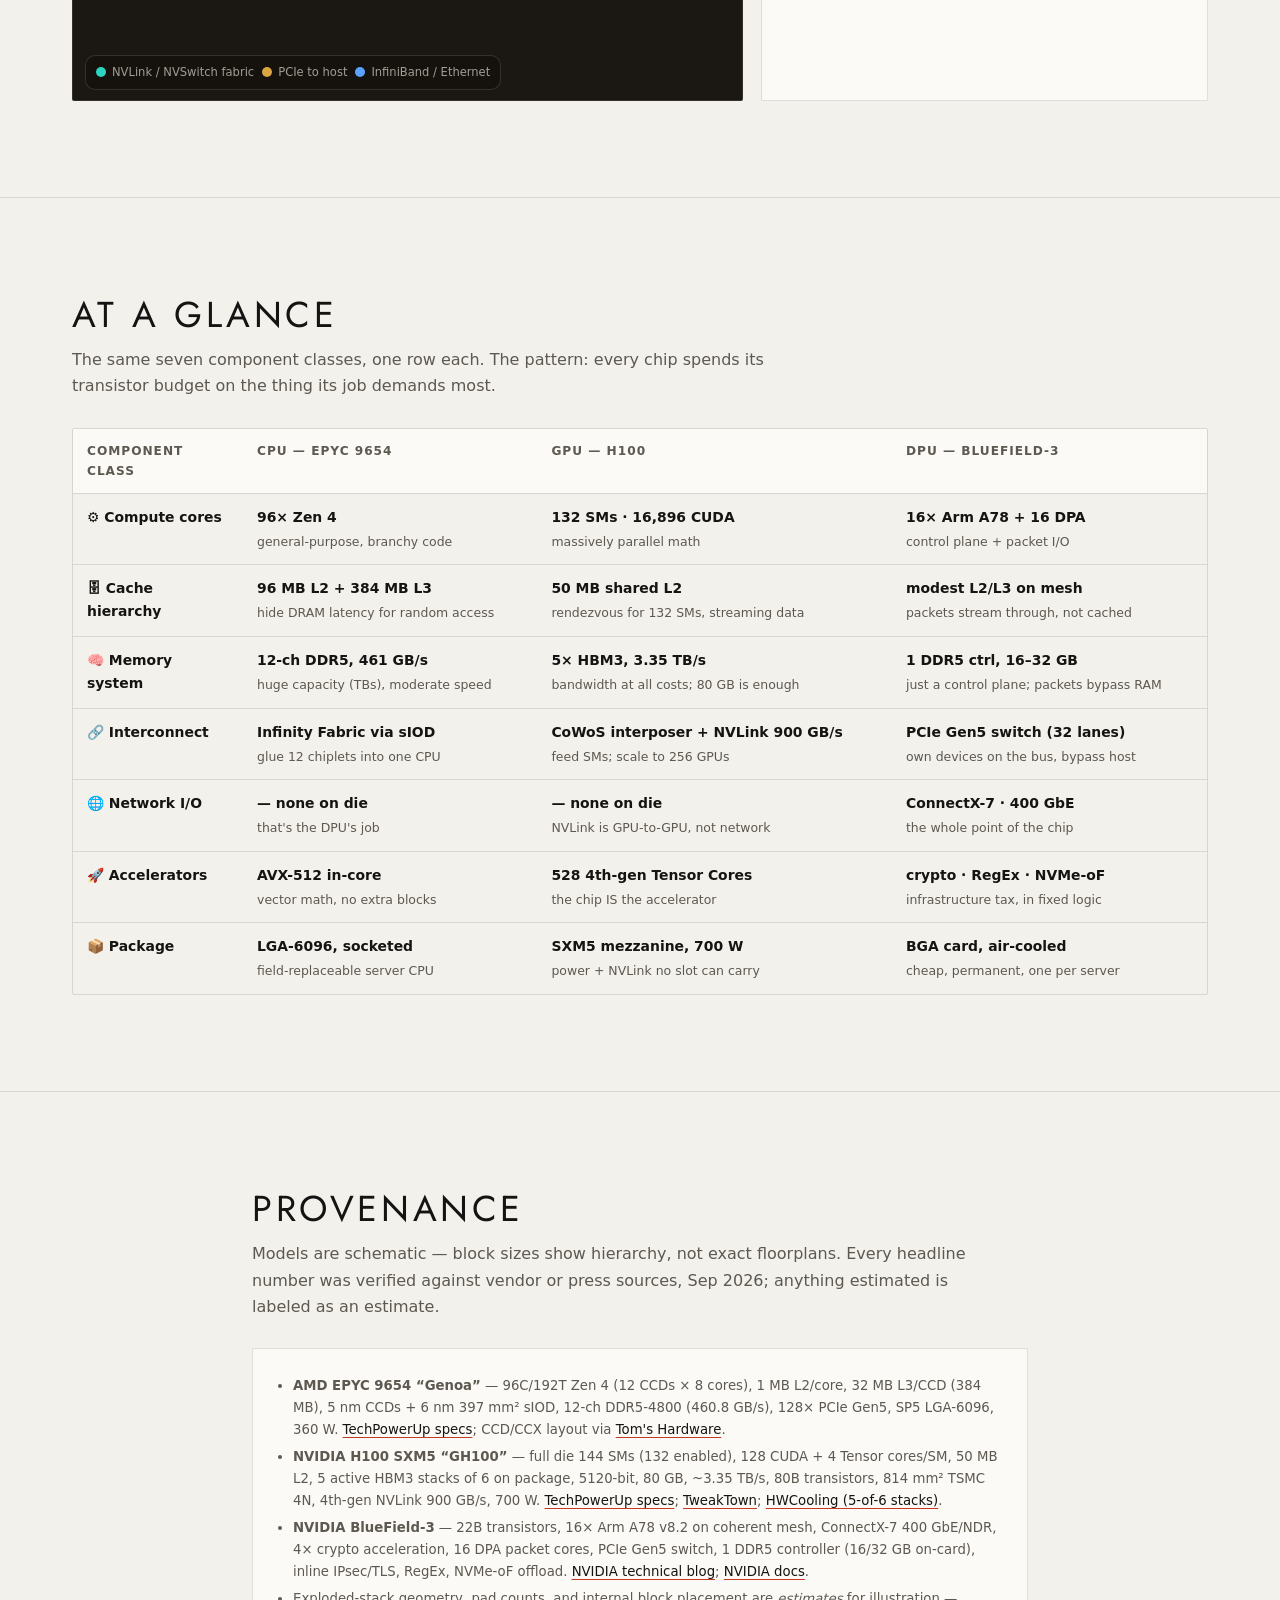
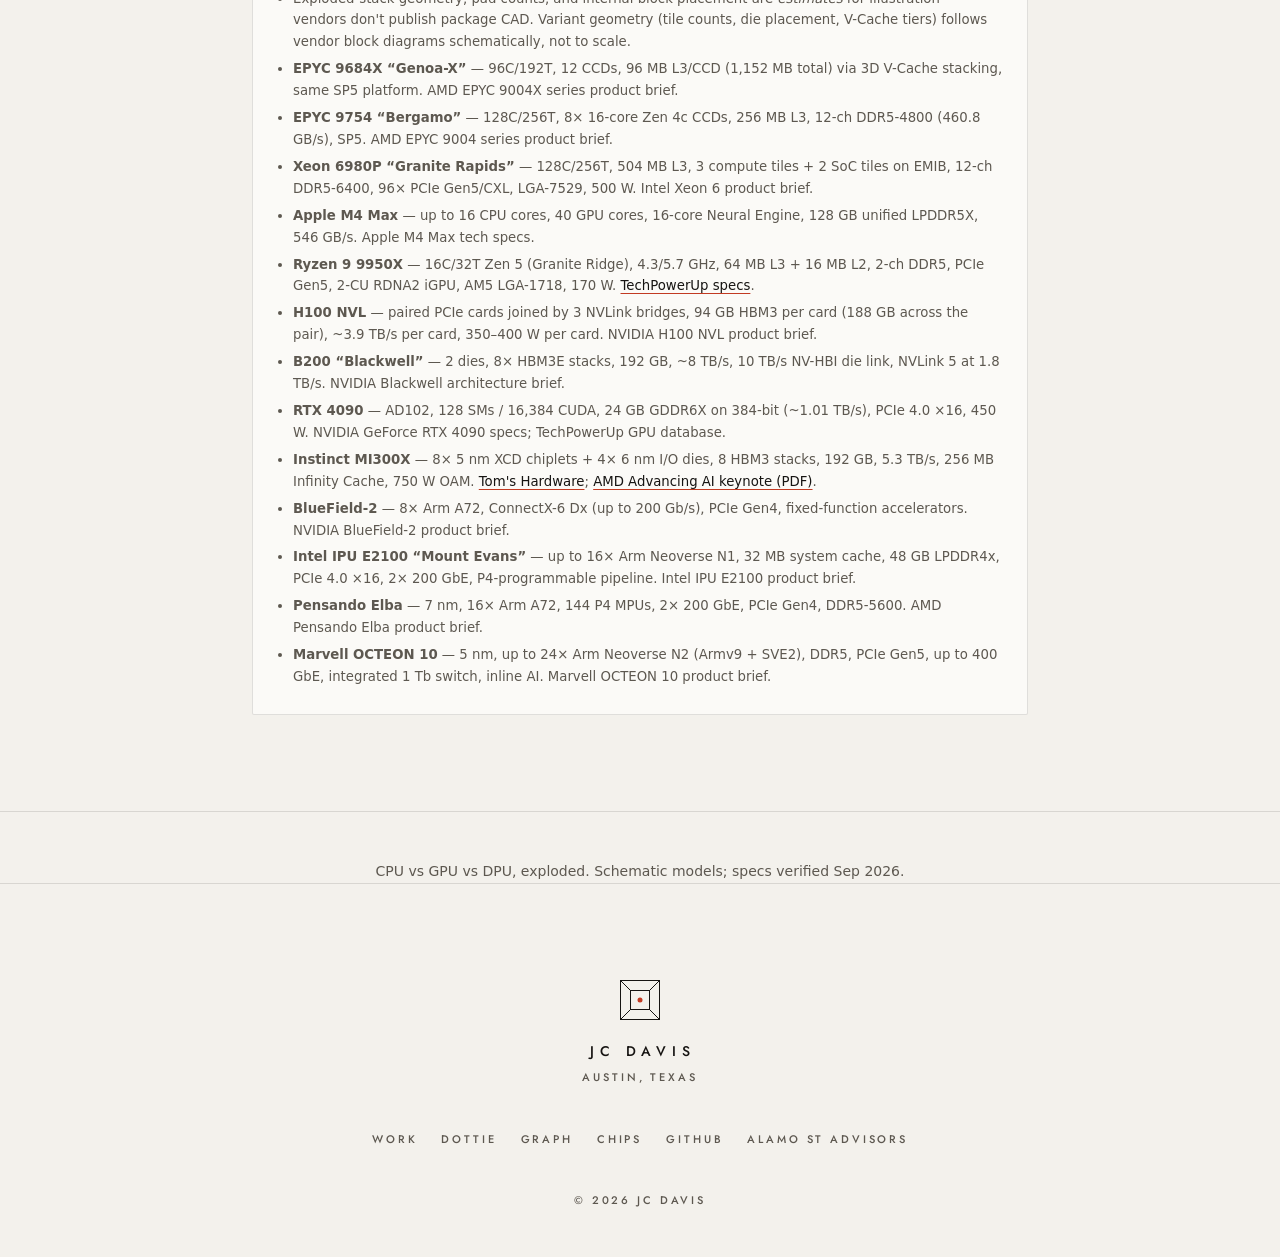
==== commit e90c779c: "Home: point the Dottie frame at /dottie/, rewrite scout, retire the Arxiviq frame Dottie now folds i" ====
--- a/chips/index.html
+++ b/chips/index.html
@@ -317,6 +317,7 @@
         <li><a href="/chips/" aria-current="page">Chips</a></li>
       </ul>
       <ul class="chrome__list chrome__list--r">
+        <li><a href="/dottie/">Dottie</a></li>
         <li><a href="/#craft">Craft</a></li>
         <li><a href="/#contact">Contact</a></li>
       </ul>
@@ -621,6 +622,7 @@
   <p class="label">Austin, Texas</p>
   <ul class="colophon__links">
     <li><a href="/#work">Work</a></li>
+    <li><a href="/dottie/">Dottie</a></li>
     <li><a href="/graphify/">Graph</a></li>
     <li><a href="/chips/" aria-current="page">Chips</a></li>
     <li><a href="https://github.com/jcdavis131" rel="noopener">GitHub</a></li>
